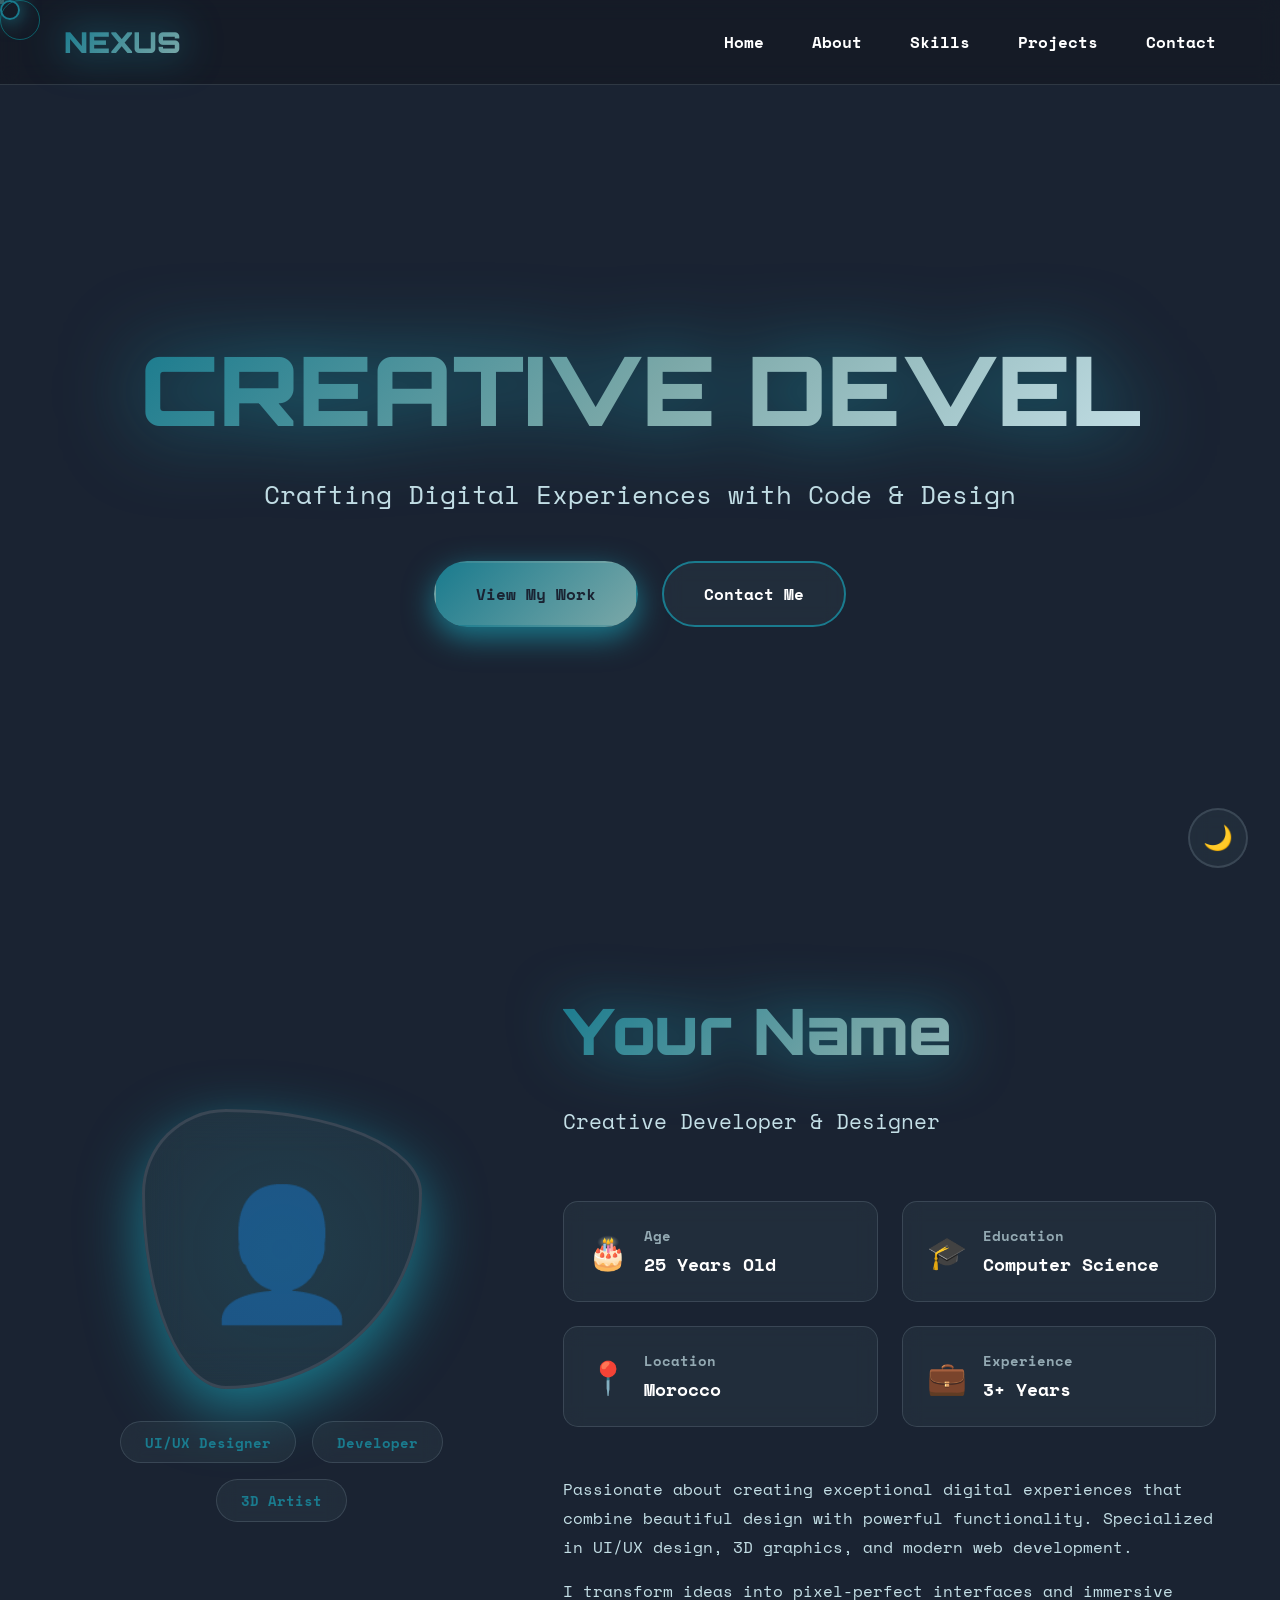
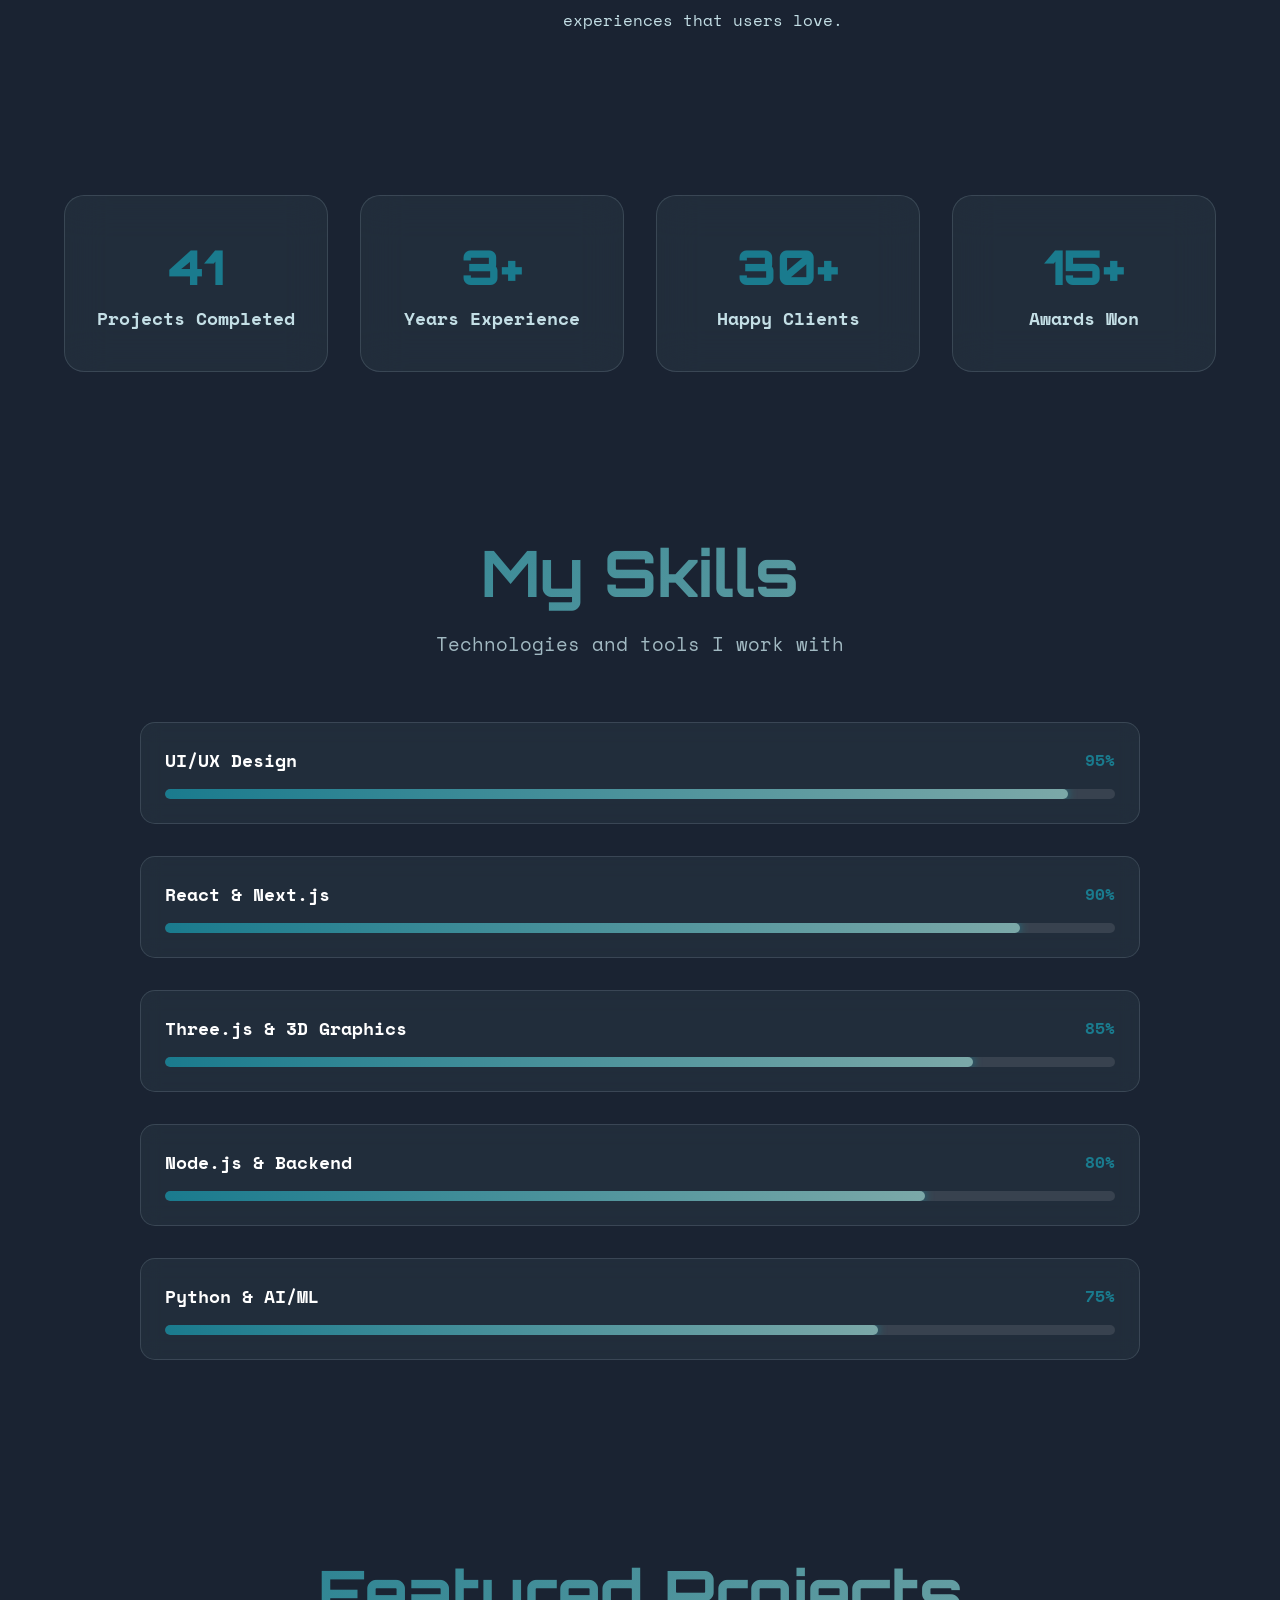
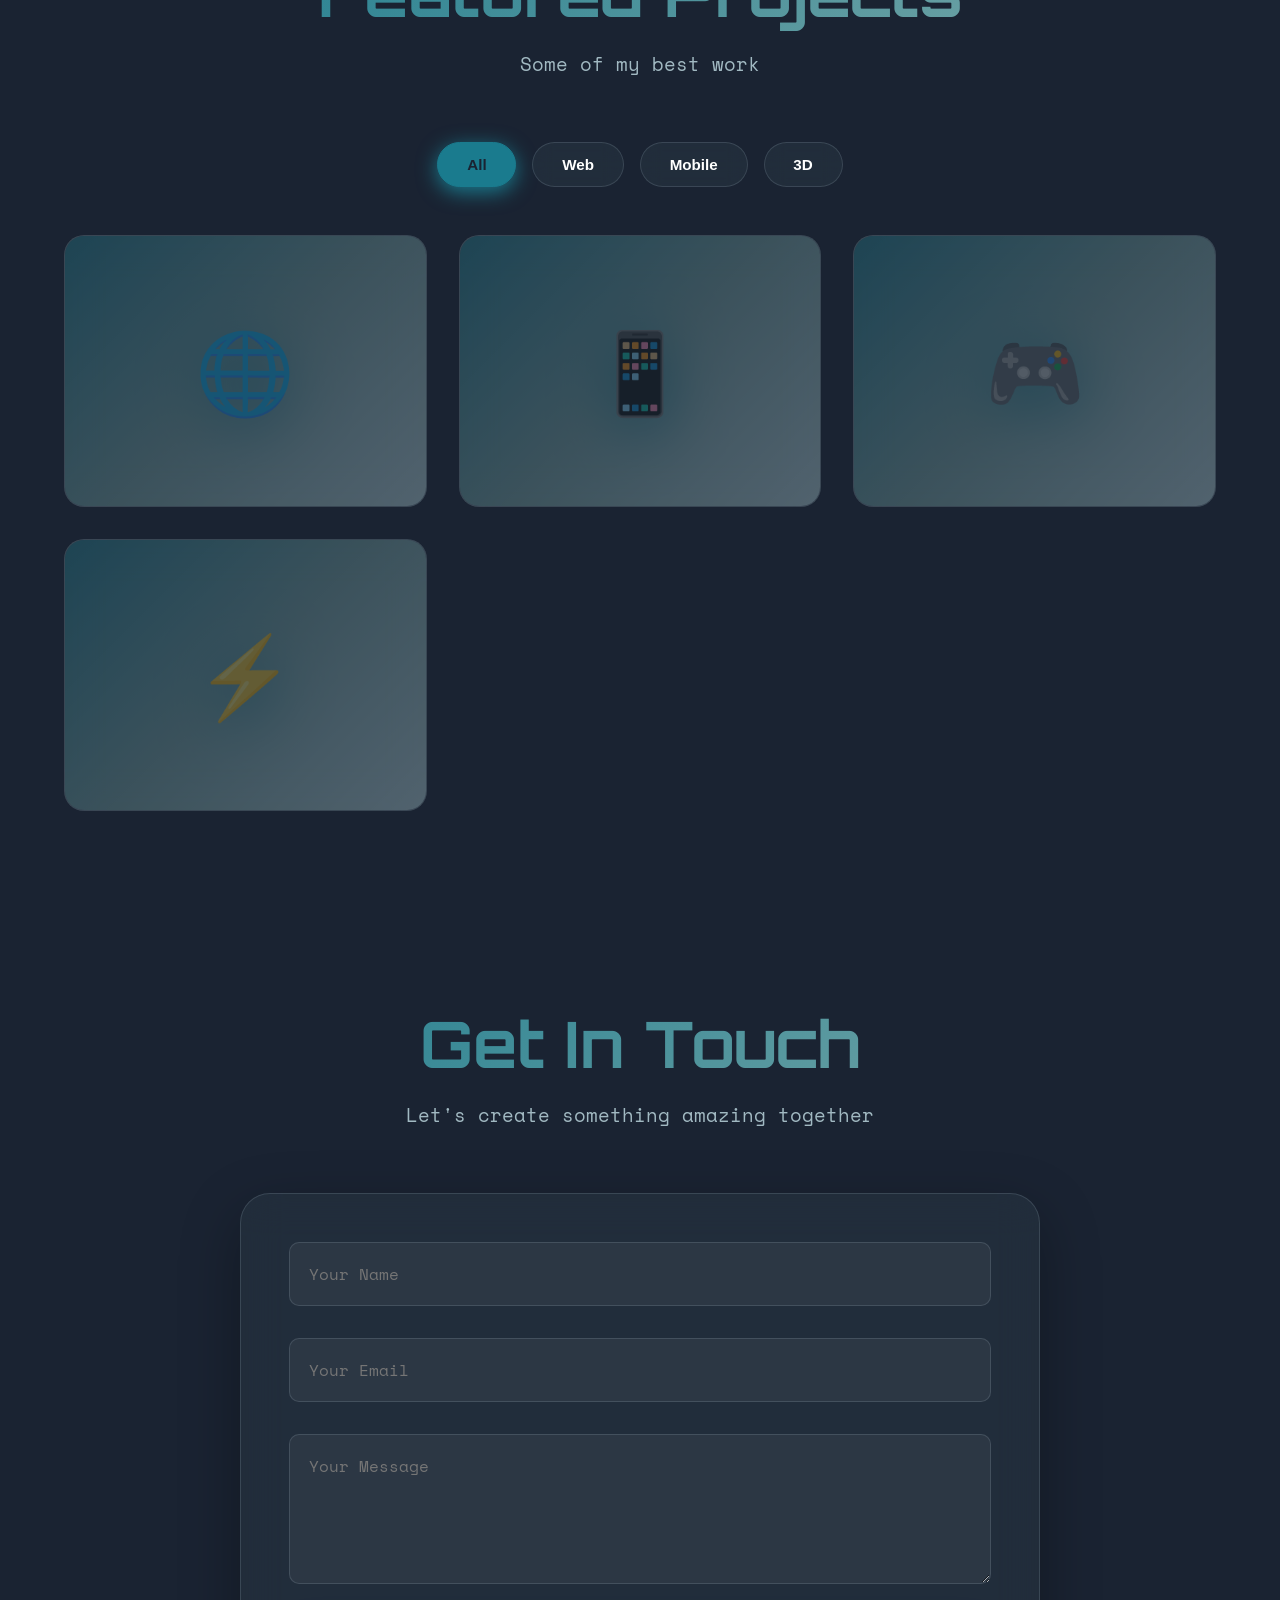
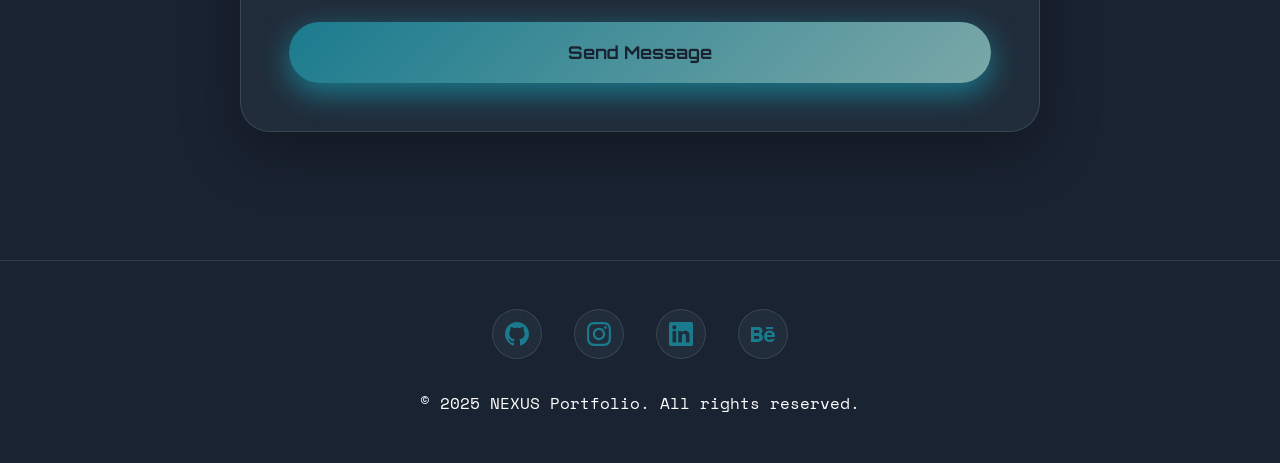
==== index.html @ 7b7ccc7a "Add files via upload" ====
<!DOCTYPE html>
<html lang="en">
<head>
    <meta charset="UTF-8">
    <meta name="viewport" content="width=device-width, initial-scale=1.0, maximum-scale=5.0, user-scalable=yes">
    <title>NEXUS · ultimate portfolio</title>
    
    <style>
        @import url('https://fonts.googleapis.com/css2?family=Orbitron:wght@400;700;900&family=Space+Mono:wght@400;700&display=swap');
        
        :root {
            /* Dark Mode - Blue Palette */
            --primary: #1a7b8e;
            --secondary: #7ba8a8;
            --accent: #c4dfe6;
            --tertiary: #a2b8c1;
            --dark-bg: #2c3e50;
            --dark: #1a2332;
            --glass-bg: rgba(122, 168, 168, 0.08);
            --glass-border: rgba(196, 223, 230, 0.15);
            --text-primary: #ffffff;
            --text-secondary: #c4dfe6;
        }
        
        [data-theme="light"] {
            /* Light Mode - Brown Palette */
            --primary: #c19a6b;
            --secondary: #d4c4b0;
            --accent: #f5ebe0;
            --tertiary: #b8a68f;
            --dark-bg: #f5ebe0;
            --dark: #f8f4ef;
            --glass-bg: rgba(193, 154, 107, 0.08);
            --glass-border: rgba(193, 154, 107, 0.2);
            --text-primary: #2c2416;
            --text-secondary: #5c4d3d;
        }
        
        * {
            margin: 0;
            padding: 0;
            box-sizing: border-box;
        }
        
        body {
            font-family: 'Space Mono', monospace;
            background: var(--dark);
            color: var(--text-primary);
            overflow-x: hidden;
            cursor: none;
            transition: background 0.5s ease, color 0.5s ease;
            width: 100%;
            position: relative;
        }
        
        /* disable custom cursor on mobile */
        @media (max-width: 768px) {
            body {
                cursor: auto;
            }
            .cursor, .cursor-follower {
                display: none !important;
            }
        }
        
        /* Loading Screen */
        .loading-screen {
            position: fixed;
            top: 0;
            left: 0;
            width: 100%;
            height: 100vh;
            background: var(--dark);
            display: flex;
            flex-direction: column;
            align-items: center;
            justify-content: center;
            z-index: 10000;
            transition: opacity 0.5s, visibility 0.5s;
        }
        
        .loading-screen.hidden {
            opacity: 0;
            visibility: hidden;
        }
        
        .loader {
            width: 100px;
            height: 100px;
            border: 4px solid var(--glass-border);
            border-top: 4px solid var(--primary);
            border-radius: 50%;
            animation: spin 1s linear infinite;
        }
        
        @keyframes spin {
            0% { transform: rotate(0deg); }
            100% { transform: rotate(360deg); }
        }
        
        .loading-text {
            margin-top: 2rem;
            font-family: 'Orbitron', sans-serif;
            font-size: 1.5rem;
            color: var(--primary);
        }
        
        .loading-percentage {
            margin-top: 1rem;
            font-size: 2rem;
            font-weight: 700;
            color: var(--accent);
        }
        
        /* Custom Cursor */
        .cursor {
            width: 20px;
            height: 20px;
            border: 2px solid var(--primary);
            border-radius: 50%;
            position: fixed;
            pointer-events: none;
            z-index: 9999;
            transition: transform 0.1s ease, border-color 0.1s ease;
            box-shadow: 0 0 20px var(--primary);
            top: 0;
            left: 0;
        }
        
        .cursor-follower {
            width: 40px;
            height: 40px;
            border: 1px solid rgba(0, 255, 255, 0.3);
            border-radius: 50%;
            position: fixed;
            pointer-events: none;
            z-index: 9998;
            top: 0;
            left: 0;
        }
        
        /* Particle Canvas */
        #particleCanvas {
            position: fixed;
            top: 0;
            left: 0;
            width: 100%;
            height: 100%;
            z-index: 0;
            pointer-events: none;
        }
        
        /* Scroll Progress Bar */
        .scroll-progress {
            position: fixed;
            top: 0;
            left: 0;
            width: 0%;
            height: 4px;
            background: linear-gradient(90deg, var(--primary), var(--secondary), var(--accent));
            z-index: 1001;
            transition: width 0.1s ease;
            box-shadow: 0 0 10px var(--primary);
        }
        
        /* Navigation */
        nav {
            position: fixed;
            top: 0;
            width: 100%;
            padding: 1.5rem 5%;
            z-index: 1000;
            backdrop-filter: blur(10px);
            background: rgba(10, 10, 15, 0.3);
            border-bottom: 1px solid var(--glass-border);
            animation: slideDown 0.8s ease;
        }
        
        [data-theme="light"] nav {
            background: rgba(248, 244, 239, 0.3);
        }
        
        @keyframes slideDown {
            from { transform: translateY(-100%); }
            to { transform: translateY(0); }
        }
        
        .nav-content {
            display: flex;
            justify-content: space-between;
            align-items: center;
            max-width: 1400px;
            margin: 0 auto;
            position: relative;
        }
        
        .logo {
            font-family: 'Orbitron', sans-serif;
            font-size: 1.8rem;
            font-weight: 900;
            background: linear-gradient(135deg, var(--primary), var(--secondary));
            -webkit-background-clip: text;
            background-clip: text;
            -webkit-text-fill-color: transparent;
            filter: drop-shadow(0 0 20px var(--primary));
            animation: glow 3s ease-in-out infinite;
        }
        
        @keyframes glow {
            0%, 100% { filter: drop-shadow(0 0 20px var(--primary)); }
            50% { filter: drop-shadow(0 0 30px var(--primary)) brightness(1.2); }
        }
        
        /* ===== HAMBURGER FIX ===== */
        .hamburger {
            display: none;
            flex-direction: column;
            gap: 6px;
            cursor: pointer;
            background: var(--glass-bg);
            backdrop-filter: blur(10px);
            border: 1px solid var(--glass-border);
            border-radius: 8px;
            padding: 0.7rem;
            z-index: 1002;
            position: relative;
            width: 48px;
            height: 48px;
            justify-content: center;
            align-items: center;
        }
        
        .hamburger span {
            width: 30px;
            height: 3px;
            background: var(--primary);
            border-radius: 3px;
            transition: all 0.3s ease;
            box-shadow: 0 0 10px var(--primary);
            display: block;
        }
        
        .hamburger.active span:nth-child(1) {
            transform: rotate(45deg) translate(8px, 8px);
        }
        
        .hamburger.active span:nth-child(2) {
            opacity: 0;
            transform: translateX(-20px);
        }
        
        .hamburger.active span:nth-child(3) {
            transform: rotate(-45deg) translate(8px, -8px);
        }
        
        .nav-links {
            display: flex;
            gap: 3rem;
            list-style: none;
            transition: none; /* remove conflict */
        }
        
        .nav-links a {
            color: var(--text-primary);
            text-decoration: none;
            font-weight: 700;
            position: relative;
            transition: color 0.3s;
            font-size: 1rem;
        }
        
        .nav-links a::after {
            content: '';
            position: absolute;
            bottom: -5px;
            left: 0;
            width: 0;
            height: 2px;
            background: linear-gradient(90deg, var(--primary), var(--secondary));
            transition: width 0.3s;
        }
        
        .nav-links a:hover::after {
            width: 100%;
        }
        
        /* Menu Overlay */
        .menu-overlay {
            position: fixed;
            top: 0;
            left: 0;
            width: 100%;
            height: 100vh;
            background: rgba(0, 0, 0, 0.7);
            backdrop-filter: blur(5px);
            opacity: 0;
            visibility: hidden;
            transition: all 0.3s ease;
            z-index: 999;
        }
        
        .menu-overlay.active {
            opacity: 1;
            visibility: visible;
        }
        
        /* Hero Section */
        .hero {
            position: relative;
            min-height: 100vh;
            display: flex;
            align-items: center;
            justify-content: center;
            padding: 8rem 5% 4rem;
            z-index: 1;
        }
        
        .hero-content {
            text-align: center;
            max-width: 1000px;
            width: 100%;
        }
        
        .hero h1 {
            font-family: 'Orbitron', sans-serif;
            font-size: clamp(2.2rem, 8vw, 6rem);
            font-weight: 900;
            margin-bottom: 1rem;
            background: linear-gradient(135deg, var(--primary), var(--secondary), var(--accent));
            -webkit-background-clip: text;
            background-clip: text;
            -webkit-text-fill-color: transparent;
            filter: drop-shadow(0 0 40px var(--primary));
            line-height: 1.1;
            word-break: break-word;
        }
        
        .typewriter {
            display: inline-block;
            overflow: hidden;
            border-right: 3px solid var(--primary);
            white-space: nowrap;
            animation: typing 3.5s steps(40, end), blink-caret 0.75s step-end infinite;
            max-width: fit-content;
        }
        
        @keyframes typing {
            from { width: 0; }
            to { width: 100%; }
        }
        
        @keyframes blink-caret {
            from, to { border-color: transparent; }
            50% { border-color: var(--primary); }
        }
        
        .hero p {
            font-size: clamp(1rem, 2vw, 1.8rem);
            margin-bottom: 3rem;
            color: var(--text-secondary);
        }
        
        .cta-buttons {
            display: flex;
            gap: 1.5rem;
            justify-content: center;
            flex-wrap: wrap;
        }
        
        .cta-button {
            display: inline-block;
            padding: 1.2rem 2.5rem;
            text-decoration: none;
            font-weight: 700;
            border-radius: 50px;
            position: relative;
            overflow: hidden;
            transition: all 0.3s;
            font-size: 1rem;
        }
        
        .cta-button.primary {
            background: linear-gradient(135deg, var(--primary), var(--secondary));
            color: var(--dark);
            border: 2px solid transparent;
            box-shadow: 0 10px 30px var(--primary);
        }
        
        .cta-button.primary:hover {
            transform: translateY(-3px);
            box-shadow: 0 15px 40px var(--primary);
        }
        
        .cta-button.secondary {
            background: var(--glass-bg);
            backdrop-filter: blur(10px);
            border: 2px solid var(--primary);
            color: var(--text-primary);
        }
        
        .cta-button.secondary::before {
            content: '';
            position: absolute;
            top: 50%;
            left: 50%;
            width: 0;
            height: 0;
            border-radius: 50%;
            background: var(--primary);
            transition: width 0.5s, height 0.5s, top 0.5s, left 0.5s;
            transform: translate(-50%, -50%);
            z-index: -1;
        }
        
        .cta-button.secondary:hover::before {
            width: 300px;
            height: 300px;
        }
        
        .cta-button.secondary:hover {
            transform: translateY(-3px);
            box-shadow: 0 10px 40px var(--primary);
            color: var(--dark);
        }
        
        /* About Section */
        .about-section {
            position: relative;
            padding: 6rem 5%;
            z-index: 1;
        }
        
        .about-container {
            max-width: 1200px;
            margin: 0 auto;
            display: grid;
            grid-template-columns: 1fr 1.5fr;
            gap: 4rem;
            align-items: center;
        }
        
        .profile-section {
            display: flex;
            flex-direction: column;
            align-items: center;
            gap: 2rem;
        }
        
        .profile-image-wrapper {
            position: relative;
            animation: float 6s ease-in-out infinite;
        }
        
        @keyframes float {
            0%, 100% { transform: translateY(0); }
            50% { transform: translateY(-20px); }
        }
        
        .profile-image {
            width: 280px;
            height: 280px;
            border-radius: 30% 70% 70% 30% / 30% 30% 70% 70%;
            background: var(--glass-bg);
            backdrop-filter: blur(20px);
            border: 3px solid var(--glass-border);
            display: flex;
            align-items: center;
            justify-content: center;
            position: relative;
            overflow: hidden;
            box-shadow: 0 20px 60px var(--primary);
            animation: morph 8s ease-in-out infinite;
        }
        
        @keyframes morph {
            0%, 100% { border-radius: 30% 70% 70% 30% / 30% 30% 70% 70%; }
            25% { border-radius: 58% 42% 75% 25% / 76% 46% 54% 24%; }
            50% { border-radius: 50% 50% 33% 67% / 55% 27% 73% 45%; }
            75% { border-radius: 33% 67% 58% 42% / 63% 68% 32% 37%; }
        }
        
        .image-placeholder {
            font-size: 8rem;
            opacity: 0.5;
        }
        
        .glow-effect {
            position: absolute;
            top: -50%;
            left: -50%;
            width: 200%;
            height: 200%;
            background: radial-gradient(circle, var(--primary) 0%, transparent 70%);
            opacity: 0.2;
            animation: rotate 10s linear infinite;
        }
        
        @keyframes rotate {
            from { transform: rotate(0deg); }
            to { transform: rotate(360deg); }
        }
        
        .social-badges {
            display: flex;
            flex-wrap: wrap;
            gap: 1rem;
            justify-content: center;
        }
        
        .badge {
            padding: 0.6rem 1.5rem;
            background: var(--glass-bg);
            backdrop-filter: blur(10px);
            border: 1px solid var(--glass-border);
            border-radius: 25px;
            font-size: 0.9rem;
            font-weight: 700;
            color: var(--primary);
            transition: all 0.3s;
        }
        
        .badge:hover {
            transform: translateY(-3px);
            box-shadow: 0 5px 20px var(--primary);
            border-color: var(--primary);
        }
        
        .info-section {
            display: flex;
            flex-direction: column;
            gap: 2rem;
        }
        
        .name-title {
            font-family: 'Orbitron', sans-serif;
            font-size: clamp(2rem, 5vw, 4rem);
            font-weight: 900;
            margin-bottom: 0.5rem;
            background: linear-gradient(135deg, var(--primary), var(--secondary), var(--accent));
            -webkit-background-clip: text;
            background-clip: text;
            -webkit-text-fill-color: transparent;
            filter: drop-shadow(0 0 30px var(--primary));
            line-height: 1.1;
        }
        
        .tagline {
            font-size: 1.3rem;
            color: var(--text-secondary);
            margin-bottom: 1rem;
        }
        
        .info-grid {
            display: grid;
            grid-template-columns: repeat(2, 1fr);
            gap: 1.5rem;
            margin: 1rem 0;
        }
        
        .info-card {
            background: var(--glass-bg);
            backdrop-filter: blur(10px);
            border: 1px solid var(--glass-border);
            border-radius: 15px;
            padding: 1.5rem;
            display: flex;
            align-items: center;
            gap: 1rem;
            transition: all 0.3s;
        }
        
        .info-card:hover {
            transform: translateY(-5px);
            border-color: var(--primary);
            box-shadow: 0 10px 30px var(--primary);
        }
        
        .info-icon {
            font-size: 2rem;
        }
        
        .info-content {
            display: flex;
            flex-direction: column;
            gap: 0.3rem;
        }
        
        .info-label {
            font-size: 0.85rem;
            color: var(--text-secondary);
            opacity: 0.7;
            font-weight: 600;
        }
        
        .info-value {
            font-size: 1.1rem;
            font-weight: 700;
            color: var(--text-primary);
        }
        
        .bio-text {
            display: flex;
            flex-direction: column;
            gap: 1rem;
            line-height: 1.8;
            color: var(--text-secondary);
        }
        
        /* Stats Section */
        .stats-section {
            padding: 4rem 5%;
            position: relative;
            z-index: 1;
        }
        
        .stats-container {
            max-width: 1200px;
            margin: 0 auto;
            display: grid;
            grid-template-columns: repeat(auto-fit, minmax(200px, 1fr));
            gap: 2rem;
        }
        
        .stat-card {
            background: var(--glass-bg);
            backdrop-filter: blur(20px);
            border: 1px solid var(--glass-border);
            border-radius: 20px;
            padding: 2.5rem 1.5rem;
            text-align: center;
            transition: all 0.3s;
        }
        
        .stat-card:hover {
            transform: translateY(-10px);
            box-shadow: 0 20px 60px var(--primary);
            border-color: var(--primary);
        }
        
        .stat-number {
            font-family: 'Orbitron', sans-serif;
            font-size: 3rem;
            font-weight: 900;
            color: var(--primary);
            margin-bottom: 0.5rem;
        }
        
        .stat-label {
            font-size: 1.1rem;
            color: var(--text-secondary);
            font-weight: 600;
        }
        
        /* Skills Section */
        .skills-section {
            padding: 6rem 5%;
            position: relative;
            z-index: 1;
        }
        
        .section-title {
            font-family: 'Orbitron', sans-serif;
            font-size: clamp(2rem, 5vw, 4rem);
            text-align: center;
            margin-bottom: 1rem;
            background: linear-gradient(135deg, var(--primary), var(--secondary));
            -webkit-background-clip: text;
            background-clip: text;
            -webkit-text-fill-color: transparent;
        }
        
        .section-subtitle {
            text-align: center;
            font-size: 1.2rem;
            color: var(--text-secondary);
            margin-bottom: 4rem;
            opacity: 0.8;
        }
        
        .skills-grid {
            max-width: 1000px;
            margin: 0 auto;
            display: grid;
            gap: 2rem;
        }
        
        .skill-item {
            background: var(--glass-bg);
            backdrop-filter: blur(10px);
            border: 1px solid var(--glass-border);
            border-radius: 15px;
            padding: 1.5rem;
            transition: all 0.3s;
        }
        
        .skill-item:hover {
            border-color: var(--primary);
            box-shadow: 0 10px 30px var(--primary);
        }
        
        .skill-header {
            display: flex;
            justify-content: space-between;
            align-items: center;
            margin-bottom: 1rem;
            flex-wrap: wrap;
            gap: 0.5rem;
        }
        
        .skill-name {
            font-size: 1.1rem;
            font-weight: 700;
            color: var(--text-primary);
        }
        
        .skill-percentage {
            font-size: 1rem;
            font-weight: 700;
            color: var(--primary);
        }
        
        .skill-bar {
            width: 100%;
            height: 10px;
            background: rgba(255, 255, 255, 0.1);
            border-radius: 10px;
            overflow: hidden;
            position: relative;
        }
        
        .skill-progress {
            height: 100%;
            width: 0%;
            background: linear-gradient(90deg, var(--primary), var(--secondary));
            border-radius: 10px;
            transition: width 1.5s ease;
            box-shadow: 0 0 10px var(--primary);
        }
        
        /* Projects Section */
        .projects-section {
            padding: 6rem 5%;
            position: relative;
            z-index: 1;
        }
        
        .project-filters {
            display: flex;
            justify-content: center;
            gap: 1rem;
            margin-bottom: 3rem;
            flex-wrap: wrap;
        }
        
        .filter-btn {
            padding: 0.8rem 1.8rem;
            background: var(--glass-bg);
            backdrop-filter: blur(10px);
            border: 1px solid var(--glass-border);
            border-radius: 25px;
            color: var(--text-primary);
            font-weight: 700;
            cursor: pointer;
            transition: all 0.3s;
            font-size: 0.95rem;
        }
        
        .filter-btn:hover,
        .filter-btn.active {
            background: var(--primary);
            color: var(--dark);
            border-color: var(--primary);
            box-shadow: 0 5px 20px var(--primary);
        }
        
        .projects-grid {
            display: grid;
            grid-template-columns: repeat(auto-fit, minmax(300px, 1fr));
            gap: 2rem;
            max-width: 1400px;
            margin: 0 auto;
        }
        
        .project-card {
            background: var(--glass-bg);
            backdrop-filter: blur(20px);
            border: 1px solid var(--glass-border);
            border-radius: 20px;
            overflow: hidden;
            position: relative;
            aspect-ratio: 16/12;
            transition: all 0.5s;
            cursor: pointer;
            opacity: 1;
            transform: scale(1);
            display: block; /* important for filter */
        }
        
        .project-card:hover {
            transform: scale(1.02);
            box-shadow: 0 20px 60px var(--primary);
        }
        
        .project-image {
            width: 100%;
            height: 100%;
            background: linear-gradient(135deg, 
                var(--primary), 
                var(--secondary),
                var(--accent));
            opacity: 0.3;
            display: flex;
            align-items: center;
            justify-content: center;
            font-size: 4rem;
            position: relative;
            overflow: hidden;
        }
        
        .project-emoji {
            font-size: 5rem;
            filter: drop-shadow(0 10px 30px var(--primary));
            animation: iconBounce 3s ease-in-out infinite;
        }
        
        @keyframes iconBounce {
            0%, 100% { transform: translateY(0) scale(1); }
            50% { transform: translateY(-15px) scale(1.1); }
        }
        
        .project-overlay {
            position: absolute;
            bottom: 0;
            left: 0;
            right: 0;
            padding: 2rem;
            background: linear-gradient(to top, var(--dark-bg), transparent);
            transform: translateY(100%);
            transition: transform 0.4s;
        }
        
        .project-card:hover .project-overlay {
            transform: translateY(0);
        }
        
        .project-overlay h4 {
            font-family: 'Orbitron', sans-serif;
            font-size: 1.3rem;
            margin-bottom: 0.5rem;
            color: var(--primary);
        }
        
        .project-overlay p {
            margin-bottom: 1rem;
            line-height: 1.6;
            color: var(--text-secondary);
            font-size: 0.9rem;
        }
        
        .project-tags {
            display: flex;
            flex-wrap: wrap;
            gap: 0.5rem;
        }
        
        .tag {
            padding: 0.4rem 1rem;
            background: var(--glass-bg);
            backdrop-filter: blur(10px);
            border: 1px solid var(--glass-border);
            border-radius: 20px;
            font-size: 0.75rem;
            font-weight: 600;
            color: var(--accent);
        }
        
        /* Contact Section */
        .contact-section {
            padding: 6rem 5%;
            position: relative;
            z-index: 1;
        }
        
        .contact-container {
            max-width: 800px;
            margin: 0 auto;
            background: var(--glass-bg);
            backdrop-filter: blur(20px);
            border: 1px solid var(--glass-border);
            border-radius: 30px;
            padding: 3rem;
            box-shadow: 0 20px 60px rgba(0, 0, 0, 0.3);
        }
        
        .contact-form {
            display: flex;
            flex-direction: column;
            gap: 2rem;
        }
        
        .form-group {
            position: relative;
        }
        
        .form-group input,
        .form-group textarea {
            width: 100%;
            padding: 1.2rem;
            background: rgba(255, 255, 255, 0.05);
            border: 1px solid var(--glass-border);
            border-radius: 10px;
            color: var(--text-primary);
            font-family: 'Space Mono', monospace;
            font-size: 1rem;
            transition: all 0.3s;
        }
        
        [data-theme="light"] .form-group input,
        [data-theme="light"] .form-group textarea {
            background: rgba(193, 154, 107, 0.05);
        }
        
        .form-group input:focus,
        .form-group textarea:focus {
            outline: none;
            border-color: var(--primary);
            box-shadow: 0 0 20px var(--primary);
        }
        
        .form-group textarea {
            resize: vertical;
            min-height: 150px;
        }
        
        .submit-btn {
            padding: 1.2rem 3rem;
            background: linear-gradient(135deg, var(--primary), var(--secondary));
            border: none;
            border-radius: 50px;
            color: var(--dark);
            font-family: 'Orbitron', sans-serif;
            font-size: 1.1rem;
            font-weight: 700;
            cursor: pointer;
            transition: all 0.3s;
            box-shadow: 0 10px 30px var(--primary);
        }
        
        .submit-btn:hover {
            transform: translateY(-3px);
            box-shadow: 0 15px 40px var(--primary);
        }
        
        /* Footer */
        footer {
            position: relative;
            padding: 3rem 5%;
            text-align: center;
            border-top: 1px solid var(--glass-border);
            margin-top: 2rem;
            z-index: 1;
        }
        
        .social-links {
            display: flex;
            justify-content: center;
            gap: 2rem;
            margin-bottom: 2rem;
            flex-wrap: wrap;
        }
        
        .social-links a {
            width: 50px;
            height: 50px;
            background: var(--glass-bg);
            backdrop-filter: blur(10px);
            border: 1px solid var(--glass-border);
            border-radius: 50%;
            display: flex;
            align-items: center;
            justify-content: center;
            color: var(--primary);
            text-decoration: none;
            transition: all 0.3s;
        }
        
        .social-links a svg {
            width: 24px;
            height: 24px;
            transition: all 0.3s;
        }
        
        .social-links a:hover {
            background: var(--primary);
            color: var(--dark);
            transform: translateY(-5px) rotate(360deg);
            box-shadow: 0 10px 30px var(--primary);
        }
        
        .social-links a:hover svg {
            transform: scale(1.1);
        }
        
        /* Theme Toggle */
        .theme-toggle {
            position: fixed;
            bottom: 2rem;
            right: 2rem;
            width: 60px;
            height: 60px;
            background: var(--glass-bg);
            backdrop-filter: blur(10px);
            border: 2px solid var(--glass-border);
            border-radius: 50%;
            display: flex;
            align-items: center;
            justify-content: center;
            cursor: pointer;
            transition: all 0.3s;
            z-index: 1000;
            font-size: 1.5rem;
        }
        
        .theme-toggle:hover {
            transform: scale(1.1) rotate(180deg);
            border-color: var(--primary);
            box-shadow: 0 10px 30px var(--primary);
        }
        
        /* Scroll Animations */
        .fade-in {
            opacity: 0;
            transform: translateY(50px);
            transition: all 0.8s ease;
        }
        
        .fade-in.visible {
            opacity: 1;
            transform: translateY(0);
        }
        
        /* ===== RESPONSIVE FIXES ===== */
        @media (max-width: 968px) {
            .about-container {
                grid-template-columns: 1fr;
                gap: 3rem;
                text-align: center;
            }
            .info-grid {
                grid-template-columns: 1fr;
            }
            .profile-image {
                width: 240px;
                height: 240px;
            }
        }
        
        @media (max-width: 768px) {
            .hamburger {
                display: flex !important; /* force show */
            }
            
            .nav-content > .nav-links {
                display: none; /* hide desktop menu */
            }
            
            .nav-links {
                position: fixed;
                top: 0;
                right: -100%;
                height: 100vh;
                width: 75%;
                max-width: 320px;
                background: var(--dark-bg);
                backdrop-filter: blur(20px);
                border-left: 1px solid var(--glass-border);
                flex-direction: column;
                padding: 6rem 2rem 2rem;
                gap: 2.5rem;
                transition: right 0.4s cubic-bezier(0.68, -0.55, 0.265, 1.55);
                box-shadow: -10px 0 30px rgba(0, 0, 0, 0.5);
                z-index: 1001;
                display: flex !important; /* override */
            }
            
            [data-theme="light"] .nav-links {
                background: var(--dark-bg);
            }
            
            .nav-links.active {
                right: 0;
            }
            
            .nav-links li {
                opacity: 0;
                transform: translateX(50px);
                transition: all 0.3s ease;
            }
            
            .nav-links.active li {
                opacity: 1;
                transform: translateX(0);
            }
            
            .nav-links.active li:nth-child(1) { transition-delay: 0.1s; }
            .nav-links.active li:nth-child(2) { transition-delay: 0.2s; }
            .nav-links.active li:nth-child(3) { transition-delay: 0.3s; }
            .nav-links.active li:nth-child(4) { transition-delay: 0.4s; }
            .nav-links.active li:nth-child(5) { transition-delay: 0.5s; }
            
            .nav-links a {
                font-size: 1.5rem;
                padding: 0.8rem 0;
                display: block;
            }
            
            .hero {
                padding-top: 7rem;
            }
            
            .typewriter {
                white-space: normal; /* fix small screens */
                border-right: none;
                animation: none;
            }
            
            .projects-grid {
                grid-template-columns: 1fr;
            }
            
            .contact-container {
                padding: 2rem;
            }
            
            .cta-buttons {
                flex-direction: column;
                align-items: center;
            }
            
            .cta-button {
                width: 100%;
                max-width: 300px;
            }
            
            .stat-number {
                font-size: 2.5rem;
            }
        }
        
        @media (max-width: 480px) {
            .logo {
                font-size: 1.5rem;
            }
            .profile-image {
                width: 200px;
                height: 200px;
            }
            .image-placeholder {
                font-size: 6rem;
            }
            .info-card {
                padding: 1rem;
            }
            .project-emoji {
                font-size: 4rem;
            }
            .theme-toggle {
                width: 50px;
                height: 50px;
                bottom: 1.5rem;
                right: 1.5rem;
            }
        }
        
        /* fix light mode nav links background */
        [data-theme="light"] .nav-links {
            background: var(--dark-bg);
        }
        
        /* ensure smooth transition for project cards */
        .project-card {
            transition: opacity 0.4s ease, transform 0.4s ease, display 0.4s allow-discrete;
        }
    </style>
</head>
<body>
    <!-- Loading Screen -->
    <div class="loading-screen" id="loadingScreen">
        <div class="loader"></div>
        <div class="loading-text">Loading Portfolio</div>
        <div class="loading-percentage" id="loadingPercentage">0%</div>
    </div>
    
    <!-- Scroll Progress Bar -->
    <div class="scroll-progress" id="scrollProgress"></div>
    
    <!-- Custom Cursor (hidden on mobile via CSS) -->
    <div class="cursor"></div>
    <div class="cursor-follower"></div>
    
    <!-- Particle Canvas -->
    <canvas id="particleCanvas"></canvas>
    
    <!-- Theme Toggle -->
    <button class="theme-toggle" id="themeToggle" aria-label="Toggle theme">
        <span id="themeIcon">🌙</span>
    </button>
    
    <!-- Menu Overlay -->
    <div class="menu-overlay" id="menuOverlay"></div>
    
    <!-- Navigation -->
    <nav>
        <div class="nav-content">
            <div class="logo">NEXUS</div>
            <button class="hamburger" id="hamburger" aria-label="Menu">
                <span></span>
                <span></span>
                <span></span>
            </button>
            <ul class="nav-links" id="navLinks">
                <li><a href="#home">Home</a></li>
                <li><a href="#about">About</a></li>
                <li><a href="#skills">Skills</a></li>
                <li><a href="#projects">Projects</a></li>
                <li><a href="#contact">Contact</a></li>
            </ul>
        </div>
    </nav>
    
    <!-- Hero Section -->
    <section class="hero" id="home">
        <div class="hero-content">
            <h1><span class="typewriter">CREATIVE DEVELOPER</span></h1>
            <p>Crafting Digital Experiences with Code & Design</p>
            <div class="cta-buttons">
                <a href="#projects" class="cta-button primary">View My Work</a>
                <a href="#contact" class="cta-button secondary">Contact Me</a>
            </div>
        </div>
    </section>
    
    <!-- About Section -->
    <section class="about-section fade-in" id="about">
        <div class="about-container">
            <div class="profile-section">
                <div class="profile-image-wrapper">
                    <div class="profile-image">
                        <div class="image-placeholder">👤</div>
                        <div class="glow-effect"></div>
                    </div>
                </div>
                <div class="social-badges">
                    <span class="badge">UI/UX Designer</span>
                    <span class="badge">Developer</span>
                    <span class="badge">3D Artist</span>
                </div>
            </div>
            
            <div class="info-section">
                <h2 class="name-title">Your Name</h2>
                <p class="tagline">Creative Developer & Designer</p>
                
                <div class="info-grid">
                    <div class="info-card">
                        <span class="info-icon">🎂</span>
                        <div class="info-content">
                            <span class="info-label">Age</span>
                            <span class="info-value">25 Years Old</span>
                        </div>
                    </div>
                    
                    <div class="info-card">
                        <span class="info-icon">🎓</span>
                        <div class="info-content">
                            <span class="info-label">Education</span>
                            <span class="info-value">Computer Science</span>
                        </div>
                    </div>
                    
                    <div class="info-card">
                        <span class="info-icon">📍</span>
                        <div class="info-content">
                            <span class="info-label">Location</span>
                            <span class="info-value">Morocco</span>
                        </div>
                    </div>
                    
                    <div class="info-card">
                        <span class="info-icon">💼</span>
                        <div class="info-content">
                            <span class="info-label">Experience</span>
                            <span class="info-value">3+ Years</span>
                        </div>
                    </div>
                </div>
                
                <div class="bio-text">
                    <p>Passionate about creating exceptional digital experiences that combine beautiful design with powerful functionality. Specialized in UI/UX design, 3D graphics, and modern web development.</p>
                    <p>I transform ideas into pixel-perfect interfaces and immersive experiences that users love.</p>
                </div>
            </div>
        </div>
    </section>
    
    <!-- Stats Section -->
    <section class="stats-section fade-in" id="stats">
        <div class="stats-container">
            <div class="stat-card">
                <div class="stat-number" data-target="50">0</div>
                <div class="stat-label">Projects Completed</div>
            </div>
            <div class="stat-card">
                <div class="stat-number" data-target="3">0</div>
                <div class="stat-label">Years Experience</div>
            </div>
            <div class="stat-card">
                <div class="stat-number" data-target="30">0</div>
                <div class="stat-label">Happy Clients</div>
            </div>
            <div class="stat-card">
                <div class="stat-number" data-target="15">0</div>
                <div class="stat-label">Awards Won</div>
            </div>
        </div>
    </section>
    
    <!-- Skills Section -->
    <section class="skills-section fade-in" id="skills">
        <h2 class="section-title">My Skills</h2>
        <p class="section-subtitle">Technologies and tools I work with</p>
        <div class="skills-grid">
            <div class="skill-item">
                <div class="skill-header">
                    <span class="skill-name">UI/UX Design</span>
                    <span class="skill-percentage">95%</span>
                </div>
                <div class="skill-bar">
                    <div class="skill-progress" data-progress="95"></div>
                </div>
            </div>
            <div class="skill-item">
                <div class="skill-header">
                    <span class="skill-name">React & Next.js</span>
                    <span class="skill-percentage">90%</span>
                </div>
                <div class="skill-bar">
                    <div class="skill-progress" data-progress="90"></div>
                </div>
            </div>
            <div class="skill-item">
                <div class="skill-header">
                    <span class="skill-name">Three.js & 3D Graphics</span>
                    <span class="skill-percentage">85%</span>
                </div>
                <div class="skill-bar">
                    <div class="skill-progress" data-progress="85"></div>
                </div>
            </div>
            <div class="skill-item">
                <div class="skill-header">
                    <span class="skill-name">Node.js & Backend</span>
                    <span class="skill-percentage">80%</span>
                </div>
                <div class="skill-bar">
                    <div class="skill-progress" data-progress="80"></div>
                </div>
            </div>
            <div class="skill-item">
                <div class="skill-header">
                    <span class="skill-name">Python & AI/ML</span>
                    <span class="skill-percentage">75%</span>
                </div>
                <div class="skill-bar">
                    <div class="skill-progress" data-progress="75"></div>
                </div>
            </div>
        </div>
    </section>
    
    <!-- Projects Section -->
    <section class="projects-section fade-in" id="projects">
        <h2 class="section-title">Featured Projects</h2>
        <p class="section-subtitle">Some of my best work</p>
        
        <div class="project-filters">
            <button class="filter-btn active" data-filter="all">All</button>
            <button class="filter-btn" data-filter="web">Web</button>
            <button class="filter-btn" data-filter="mobile">Mobile</button>
            <button class="filter-btn" data-filter="3d">3D</button>
        </div>
        
        <div class="projects-grid">
            <div class="project-card" data-category="web">
                <div class="project-image">
                    <span class="project-emoji">🌐</span>
                </div>
                <div class="project-overlay">
                    <h4>E-Commerce Platform</h4>
                    <p>Full-stack shopping experience with modern UI and payment integration</p>
                    <div class="project-tags">
                        <span class="tag">React</span>
                        <span class="tag">Node.js</span>
                        <span class="tag">MongoDB</span>
                    </div>
                </div>
            </div>
            
            <div class="project-card" data-category="mobile">
                <div class="project-image">
                    <span class="project-emoji">📱</span>
                </div>
                <div class="project-overlay">
                    <h4>Fitness Tracking App</h4>
                    <p>Mobile app for workout tracking and progress analytics</p>
                    <div class="project-tags">
                        <span class="tag">Flutter</span>
                        <span class="tag">Firebase</span>
                        <span class="tag">UI/UX</span>
                    </div>
                </div>
            </div>
            
            <div class="project-card" data-category="3d">
                <div class="project-image">
                    <span class="project-emoji">🎮</span>
                </div>
                <div class="project-overlay">
                    <h4>Interactive 3D Portfolio</h4>
                    <p>Immersive web experience using WebGL and physics animations</p>
                    <div class="project-tags">
                        <span class="tag">Three.js</span>
                        <span class="tag">WebGL</span>
                        <span class="tag">GSAP</span>
                    </div>
                </div>
            </div>
            
            <div class="project-card" data-category="web">
                <div class="project-image">
                    <span class="project-emoji">⚡</span>
                </div>
                <div class="project-overlay">
                    <h4>AI Dashboard</h4>
                    <p>Analytics platform with ML insights and real-time visualization</p>
                    <div class="project-tags">
                        <span class="tag">Python</span>
                        <span class="tag">TensorFlow</span>
                        <span class="tag">D3.js</span>
                    </div>
                </div>
            </div>
        </div>
    </section>
    
    <!-- Contact Section -->
    <section class="contact-section fade-in" id="contact">
        <h2 class="section-title">Get In Touch</h2>
        <p class="section-subtitle">Let's create something amazing together</p>
        <div class="contact-container">
            <form class="contact-form" id="contactForm">
                <div class="form-group">
                    <input type="text" placeholder="Your Name" required>
                </div>
                <div class="form-group">
                    <input type="email" placeholder="Your Email" required>
                </div>
                <div class="form-group">
                    <textarea placeholder="Your Message" required></textarea>
                </div>
                <button type="submit" class="submit-btn">Send Message</button>
            </form>
        </div>
    </section>
    
    <!-- Footer -->
    <footer>
        <div class="social-links">
            <a href="#" title="GitHub" aria-label="GitHub">
                <svg width="24" height="24" viewBox="0 0 24 24" fill="currentColor">
                    <path d="M12 0c-6.626 0-12 5.373-12 12 0 5.302 3.438 9.8 8.207 11.387.599.111.793-.261.793-.577v-2.234c-3.338.726-4.033-1.416-4.033-1.416-.546-1.387-1.333-1.756-1.333-1.756-1.089-.745.083-.729.083-.729 1.205.084 1.839 1.237 1.839 1.237 1.07 1.834 2.807 1.304 3.492.997.107-.775.418-1.305.762-1.604-2.665-.305-5.467-1.334-5.467-5.931 0-1.311.469-2.381 1.236-3.221-.124-.303-.535-1.524.117-3.176 0 0 1.008-.322 3.301 1.23.957-.266 1.983-.399 3.003-.404 1.02.005 2.047.138 3.006.404 2.291-1.552 3.297-1.23 3.297-1.23.653 1.653.242 2.874.118 3.176.77.84 1.235 1.911 1.235 3.221 0 4.609-2.807 5.624-5.479 5.921.43.372.823 1.102.823 2.222v3.293c0 .319.192.694.801.576 4.765-1.589 8.199-6.086 8.199-11.386 0-6.627-5.373-12-12-12z"/>
                </svg>
            </a>
            <a href="#" title="Instagram" aria-label="Instagram">
                <svg width="24" height="24" viewBox="0 0 24 24" fill="currentColor">
                    <path d="M12 2.163c3.204 0 3.584.012 4.85.07 3.252.148 4.771 1.691 4.919 4.919.058 1.265.069 1.645.069 4.849 0 3.205-.012 3.584-.069 4.849-.149 3.225-1.664 4.771-4.919 4.919-1.266.058-1.644.07-4.85.07-3.204 0-3.584-.012-4.849-.07-3.26-.149-4.771-1.699-4.919-4.92-.058-1.265-.07-1.644-.07-4.849 0-3.204.013-3.583.07-4.849.149-3.227 1.664-4.771 4.919-4.919 1.266-.057 1.645-.069 4.849-.069zm0-2.163c-3.259 0-3.667.014-4.947.072-4.358.2-6.78 2.618-6.98 6.98-.059 1.281-.073 1.689-.073 4.948 0 3.259.014 3.668.072 4.948.2 4.358 2.618 6.78 6.98 6.98 1.281.058 1.689.072 4.948.072 3.259 0 3.668-.014 4.948-.072 4.354-.2 6.782-2.618 6.979-6.98.059-1.28.073-1.689.073-4.948 0-3.259-.014-3.667-.072-4.947-.196-4.354-2.617-6.78-6.979-6.98-1.281-.059-1.69-.073-4.949-.073zm0 5.838c-3.403 0-6.162 2.759-6.162 6.162s2.759 6.163 6.162 6.163 6.162-2.759 6.162-6.163c0-3.403-2.759-6.162-6.162-6.162zm0 10.162c-2.209 0-4-1.79-4-4 0-2.209 1.791-4 4-4s4 1.791 4 4c0 2.21-1.791 4-4 4zm6.406-11.845c-.796 0-1.441.645-1.441 1.44s.645 1.44 1.441 1.44c.795 0 1.439-.645 1.439-1.44s-.644-1.44-1.439-1.44z"/>
                </svg>
            </a>
            <a href="#" title="LinkedIn" aria-label="LinkedIn">
                <svg width="24" height="24" viewBox="0 0 24 24" fill="currentColor">
                    <path d="M20.447 20.452h-3.554v-5.569c0-1.328-.027-3.037-1.852-3.037-1.853 0-2.136 1.445-2.136 2.939v5.667H9.351V9h3.414v1.561h.046c.477-.9 1.637-1.85 3.37-1.85 3.601 0 4.267 2.37 4.267 5.455v6.286zM5.337 7.433c-1.144 0-2.063-.926-2.063-2.065 0-1.138.92-2.063 2.063-2.063 1.14 0 2.064.925 2.064 2.063 0 1.139-.925 2.065-2.064 2.065zm1.782 13.019H3.555V9h3.564v11.452zM22.225 0H1.771C.792 0 0 .774 0 1.729v20.542C0 23.227.792 24 1.771 24h20.451C23.2 24 24 23.227 24 22.271V1.729C24 .774 23.2 0 22.222 0h.003z"/>
                </svg>
            </a>
            <a href="#" title="Behance" aria-label="Behance">
                <svg width="24" height="24" viewBox="0 0 24 24" fill="currentColor">
                    <path d="M22 7h-7v-2h7v2zm1.726 10c-.442 1.297-2.029 3-5.101 3-3.074 0-5.564-1.729-5.564-5.675 0-3.91 2.325-5.92 5.466-5.92 3.082 0 4.964 1.782 5.375 4.426.078.506.109 1.188.095 2.14h-8.027c.13 3.211 3.483 3.312 4.588 2.029h3.168zm-7.686-4h4.965c-.105-1.547-1.136-2.219-2.477-2.219-1.466 0-2.277.768-2.488 2.219zm-9.574 6.988h-6.466v-14.967h6.953c5.476.081 5.58 5.444 2.72 6.906 3.461 1.26 3.577 8.061-3.207 8.061zm-3.466-8.988h3.584c2.508 0 2.906-3-.312-3h-3.272v3zm3.391 3h-3.391v3.016h3.341c3.055 0 2.868-3.016.05-3.016z"/>
                </svg>
            </a>
        </div>
        <p>&copy; 2025 NEXUS Portfolio. All rights reserved.</p>
    </footer>
    
    <script>
        // ========== FIXED AND OPTIMIZED ==========
        
        // 1. LOADING SCREEN (faster)
        let loadingPercentage = 0;
        const loadingScreen = document.getElementById('loadingScreen');
        const loadingPercentageEl = document.getElementById('loadingPercentage');
        
        const loadingInterval = setInterval(() => {
            loadingPercentage += Math.random() * 25;
            if (loadingPercentage >= 100) {
                loadingPercentage = 100;
                clearInterval(loadingInterval);
                setTimeout(() => {
                    loadingScreen.classList.add('hidden');
                }, 200);
            }
            loadingPercentageEl.textContent = Math.floor(loadingPercentage) + '%';
        }, 80);
        
        // 2. PARTICLE BACKGROUND (optimized)
        const canvas = document.getElementById('particleCanvas');
        const ctx = canvas.getContext('2d');
        let width = window.innerWidth;
        let height = window.innerHeight;
        
        canvas.width = width;
        canvas.height = height;
        
        const particles = [];
        const particleCount = Math.min(80, Math.floor(width / 20)); // responsive count
        
        class Particle {
            constructor() {
                this.x = Math.random() * canvas.width;
                this.y = Math.random() * canvas.height;
                this.vx = (Math.random() - 0.5) * 0.4;
                this.vy = (Math.random() - 0.5) * 0.4;
                this.radius = Math.random() * 2 + 1;
            }
            update() {
                this.x += this.vx;
                this.y += this.vy;
                if (this.x < 0 || this.x > canvas.width) this.vx *= -1;
                if (this.y < 0 || this.y > canvas.height) this.vy *= -1;
            }
            draw() {
                ctx.beginPath();
                ctx.arc(this.x, this.y, this.radius, 0, Math.PI * 2);
                ctx.fillStyle = 'rgba(122, 168, 168, 0.5)';
                ctx.fill();
            }
        }
        
        for (let i = 0; i < particleCount; i++) particles.push(new Particle());
        
        function animateParticles() {
            ctx.clearRect(0, 0, canvas.width, canvas.height);
            particles.forEach(p => { p.update(); p.draw(); });
            // draw connections
            particles.forEach((p1, i) => {
                particles.slice(i + 1).forEach(p2 => {
                    const dx = p1.x - p2.x, dy = p1.y - p2.y, dist = Math.sqrt(dx*dx + dy*dy);
                    if (dist < 100) {
                        ctx.beginPath();
                        ctx.strokeStyle = `rgba(122, 168, 168, ${0.2 * (1 - dist/100)})`;
                        ctx.lineWidth = 1;
                        ctx.moveTo(p1.x, p1.y);
                        ctx.lineTo(p2.x, p2.y);
                        ctx.stroke();
                    }
                });
            });
            requestAnimationFrame(animateParticles);
        }
        animateParticles();
        
        window.addEventListener('resize', () => {
            canvas.width = window.innerWidth;
            canvas.height = window.innerHeight;
            // reposition particles to avoid clustering
            particles.forEach(p => {
                p.x = Math.min(p.x, canvas.width);
                p.y = Math.min(p.y, canvas.height);
            });
        });
        
        // 3. SCROLL PROGRESS
        window.addEventListener('scroll', () => {
            const scrollProgress = document.getElementById('scrollProgress');
            const scrollHeight = document.documentElement.scrollHeight - window.innerHeight;
            const scrolled = (window.scrollY / scrollHeight) * 100;
            scrollProgress.style.width = scrolled + '%';
        });
        
        // 4. HAMBURGER MENU — COMPLETELY FIXED
        const hamburger = document.getElementById('hamburger');
        const navLinks = document.getElementById('navLinks');
        const menuOverlay = document.getElementById('menuOverlay');
        
        function closeMenu() {
            hamburger.classList.remove('active');
            navLinks.classList.remove('active');
            menuOverlay.classList.remove('active');
        }
        
        if (hamburger) {
            hamburger.addEventListener('click', (e) => {
                e.stopPropagation();
                hamburger.classList.toggle('active');
                navLinks.classList.toggle('active');
                menuOverlay.classList.toggle('active');
            });
        }
        
        // close when clicking on a link
        navLinks.querySelectorAll('a').forEach(link => {
            link.addEventListener('click', closeMenu);
        });
        
        // close overlay click
        if (menuOverlay) {
            menuOverlay.addEventListener('click', closeMenu);
        }
        
        // close on escape key
        window.addEventListener('keydown', (e) => {
            if (e.key === 'Escape' && navLinks.classList.contains('active')) {
                closeMenu();
            }
        });
        
        // 5. THEME TOGGLE
        const themeToggle = document.getElementById('themeToggle');
        const themeIcon = document.getElementById('themeIcon');
        const html = document.documentElement;
        
        const currentTheme = localStorage.getItem('theme') || 'dark';
        html.setAttribute('data-theme', currentTheme);
        themeIcon.textContent = currentTheme === 'dark' ? '🌙' : '☀️';
        
        themeToggle.addEventListener('click', () => {
            const theme = html.getAttribute('data-theme');
            const newTheme = theme === 'dark' ? 'light' : 'dark';
            html.setAttribute('data-theme', newTheme);
            localStorage.setItem('theme', newTheme);
            themeIcon.textContent = newTheme === 'dark' ? '🌙' : '☀️';
        });
        
        // 6. CUSTOM CURSOR (only on desktop)
        if (window.innerWidth > 768) {
            const cursor = document.querySelector('.cursor');
            const cursorFollower = document.querySelector('.cursor-follower');
            let mouseX = 0, mouseY = 0, followerX = 0, followerY = 0;
            
            document.addEventListener('mousemove', (e) => {
                mouseX = e.clientX;
                mouseY = e.clientY;
                if (cursor) {
                    cursor.style.left = mouseX + 'px';
                    cursor.style.top = mouseY + 'px';
                }
            });
            
            function animateFollower() {
                const dx = mouseX - followerX;
                const dy = mouseY - followerY;
                followerX += dx * 0.2;
                followerY += dy * 0.2;
                if (cursorFollower) {
                    cursorFollower.style.left = followerX + 'px';
                    cursorFollower.style.top = followerY + 'px';
                }
                requestAnimationFrame(animateFollower);
            }
            animateFollower();
            
            const interactiveElements = document.querySelectorAll('a, button, .project-card, .info-card, .stat-card');
            interactiveElements.forEach(el => {
                el.addEventListener('mouseenter', () => {
                    if (cursor) { cursor.style.transform = 'scale(1.5)'; cursor.style.borderColor = 'var(--secondary)'; }
                });
                el.addEventListener('mouseleave', () => {
                    if (cursor) { cursor.style.transform = 'scale(1)'; cursor.style.borderColor = 'var(--primary)'; }
                });
            });
        }
        
        // 7. SCROLL ANIMATIONS (Intersection Observer)
        const fadeElements = document.querySelectorAll('.fade-in');
        const observer = new IntersectionObserver((entries) => {
            entries.forEach(entry => {
                if (entry.isIntersecting) entry.target.classList.add('visible');
            });
        }, { threshold: 0.2, rootMargin: '0px 0px -50px 0px' });
        fadeElements.forEach(el => observer.observe(el));
        
        // 8. STATS COUNTER (fixed observer bug)
        const statNumbers = document.querySelectorAll('.stat-number');
        let statsCounted = false;
        const statsSection = document.querySelector('.stats-section');
        
        if (statsSection) {
            const statsObserver = new IntersectionObserver((entries) => {
                entries.forEach(entry => {
                    if (entry.isIntersecting && !statsCounted) {
                        statsCounted = true;
                        statNumbers.forEach(stat => {
                            const target = parseInt(stat.getAttribute('data-target'), 10);
                            if (isNaN(target)) return;
                            let current = 0;
                            const increment = Math.ceil(target / 60);
                            const timer = setInterval(() => {
                                current += increment;
                                if (current >= target) {
                                    stat.textContent = target + '+';
                                    clearInterval(timer);
                                } else {
                                    stat.textContent = current;
                                }
                            }, 25);
                        });
                    }
                });
            }, { threshold: 0.5 });
            statsObserver.observe(statsSection);
        }
        
        // 9. SKILLS BAR ANIMATION
        const skillsObserver = new IntersectionObserver((entries) => {
            entries.forEach(entry => {
                if (entry.isIntersecting) {
                    const progressBars = entry.target.querySelectorAll('.skill-progress');
                    progressBars.forEach(bar => {
                        const progress = bar.getAttribute('data-progress');
                        bar.style.width = progress + '%';
                    });
                }
            });
        }, { threshold: 0.3 });
        const skillsSection = document.querySelector('.skills-section');
        if (skillsSection) skillsObserver.observe(skillsSection);
        
        // 10. PROJECT FILTERS - FIXED (no console spam)
        const filterBtns = document.querySelectorAll('.filter-btn');
        const projectCards = document.querySelectorAll('.project-card');
        
        // ensure all visible at start
        projectCards.forEach(card => {
            card.style.display = 'block';
            card.style.opacity = '1';
            card.style.transform = 'scale(1)';
        });
        
        filterBtns.forEach(btn => {
            btn.addEventListener('click', function() {
                filterBtns.forEach(b => b.classList.remove('active'));
                this.classList.add('active');
                
                const filterValue = this.getAttribute('data-filter');
                
                projectCards.forEach(card => {
                    const cardCategory = card.getAttribute('data-category');
                    
                    if (filterValue === 'all' || cardCategory === filterValue) {
                        card.style.display = 'block';
                        setTimeout(() => {
                            card.style.opacity = '1';
                            card.style.transform = 'scale(1)';
                        }, 10);
                    } else {
                        card.style.opacity = '0';
                        card.style.transform = 'scale(0.8)';
                        setTimeout(() => {
                            card.style.display = 'none';
                        }, 350);
                    }
                });
            });
        });
        
        // 11. SMOOTH SCROLL
        document.querySelectorAll('a[href^="#"]').forEach(anchor => {
            anchor.addEventListener('click', function(e) {
                e.preventDefault();
                const targetId = this.getAttribute('href');
                if (targetId === '#') return;
                const target = document.querySelector(targetId);
                if (target) {
                    target.scrollIntoView({ behavior: 'smooth', block: 'start' });
                }
            });
        });
        
        // 12. FORM SUBMIT
        const contactForm = document.getElementById('contactForm');
        if (contactForm) {
            contactForm.addEventListener('submit', (e) => {
                e.preventDefault();
                alert('✨ Thank you for your message! I will get back to you soon.');
                contactForm.reset();
            });
        }
    </script>
</body>
</html>
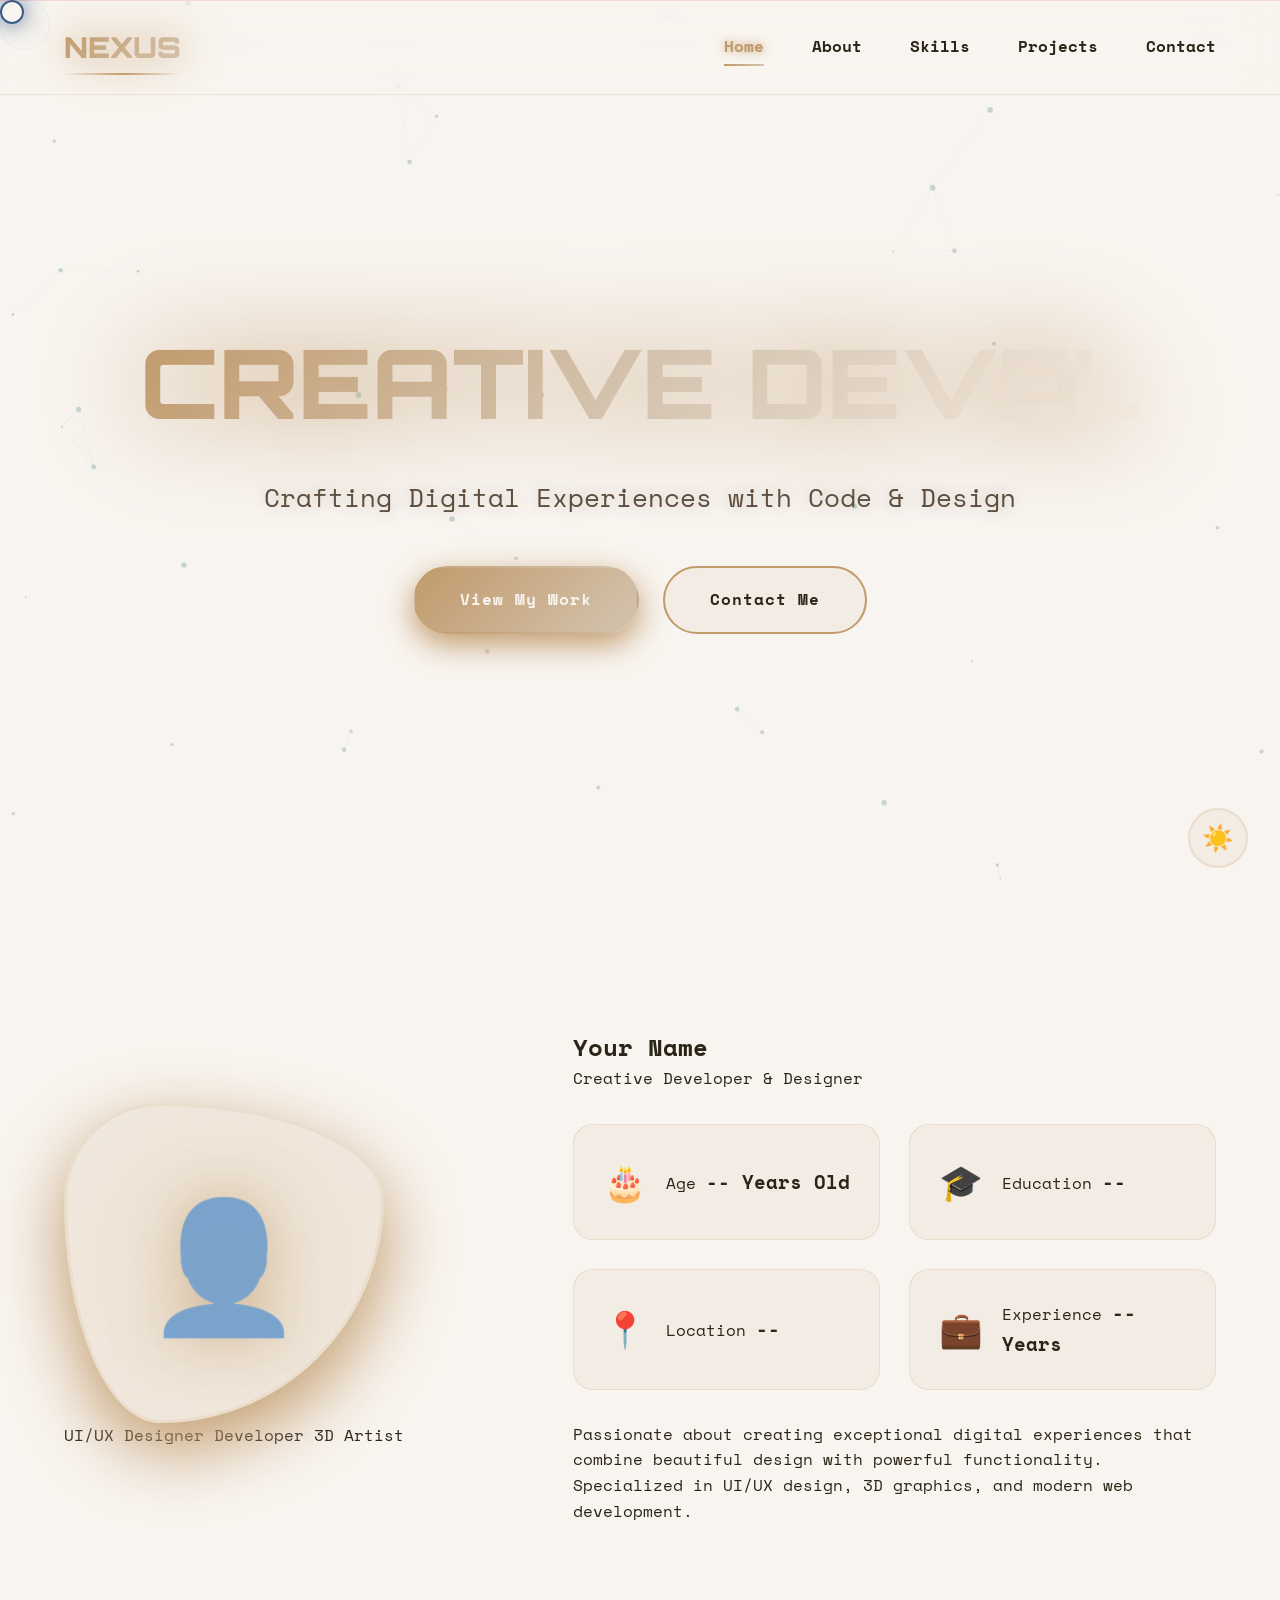
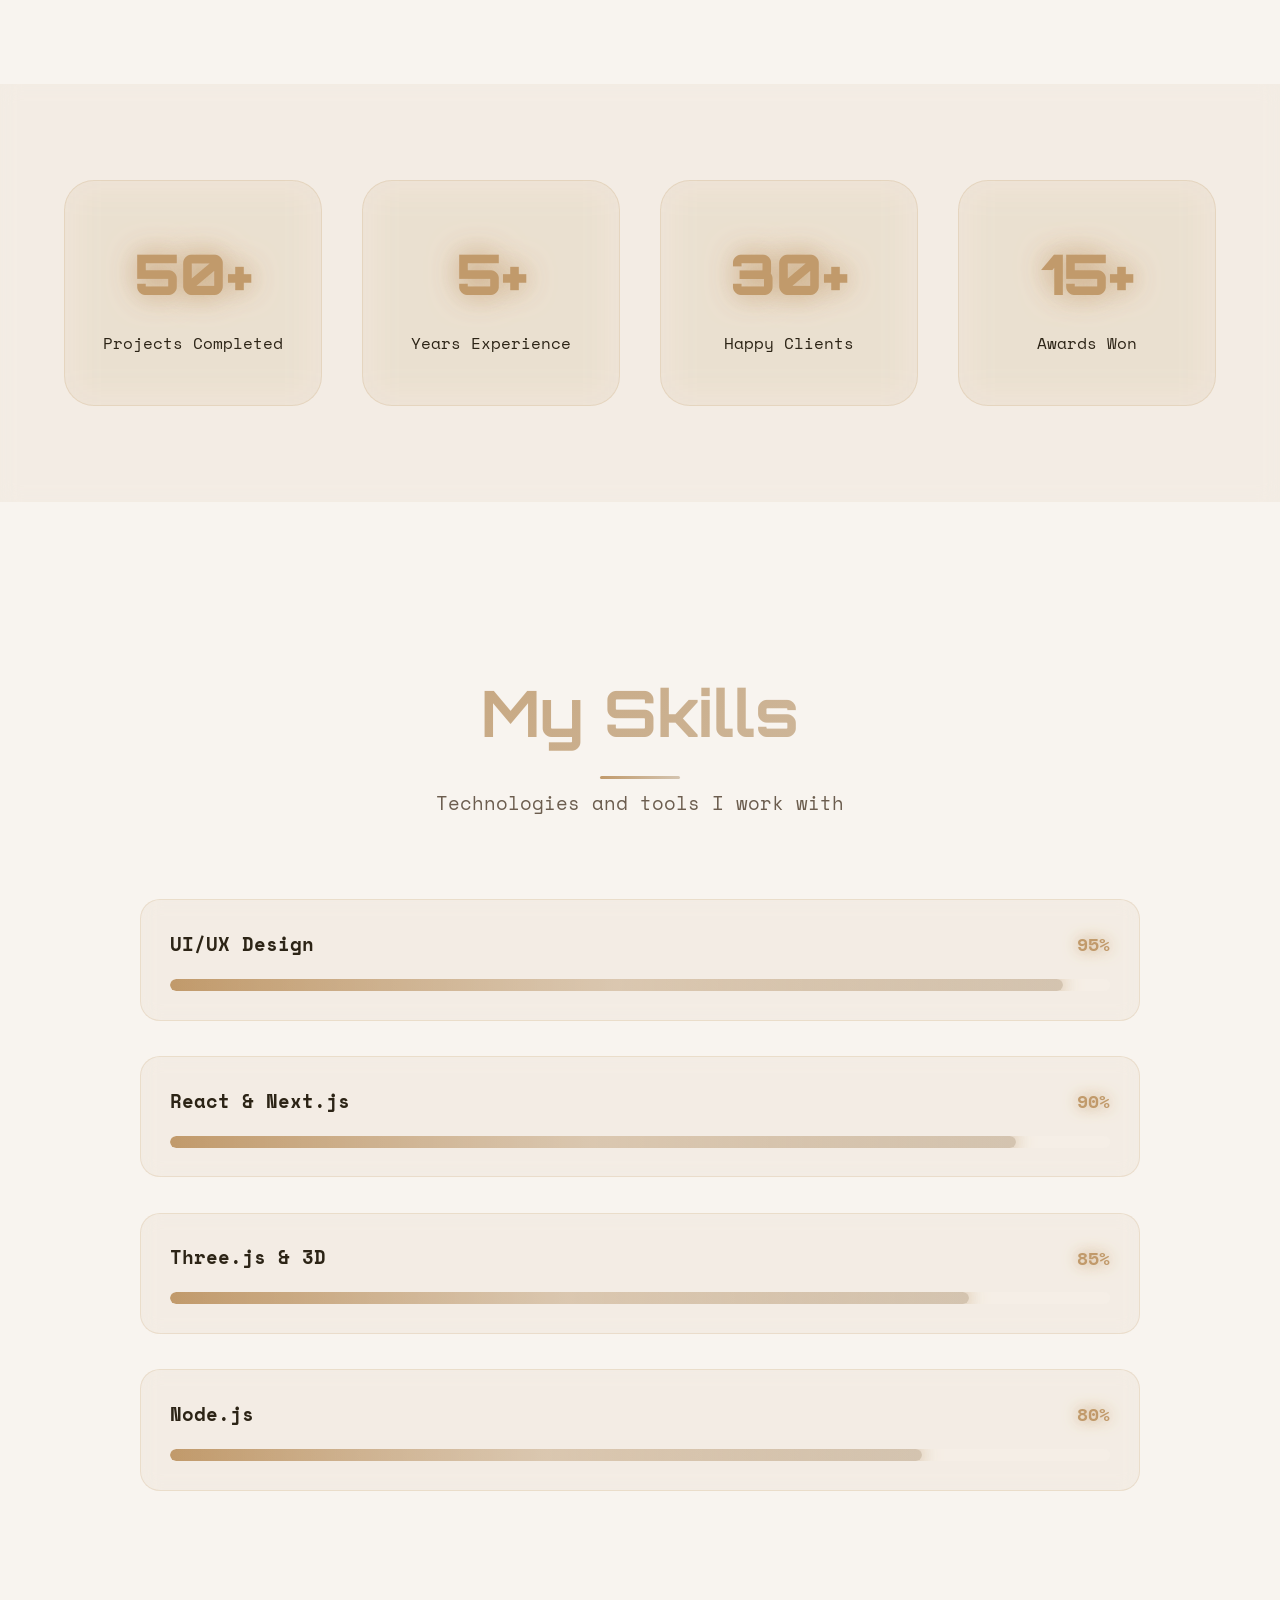
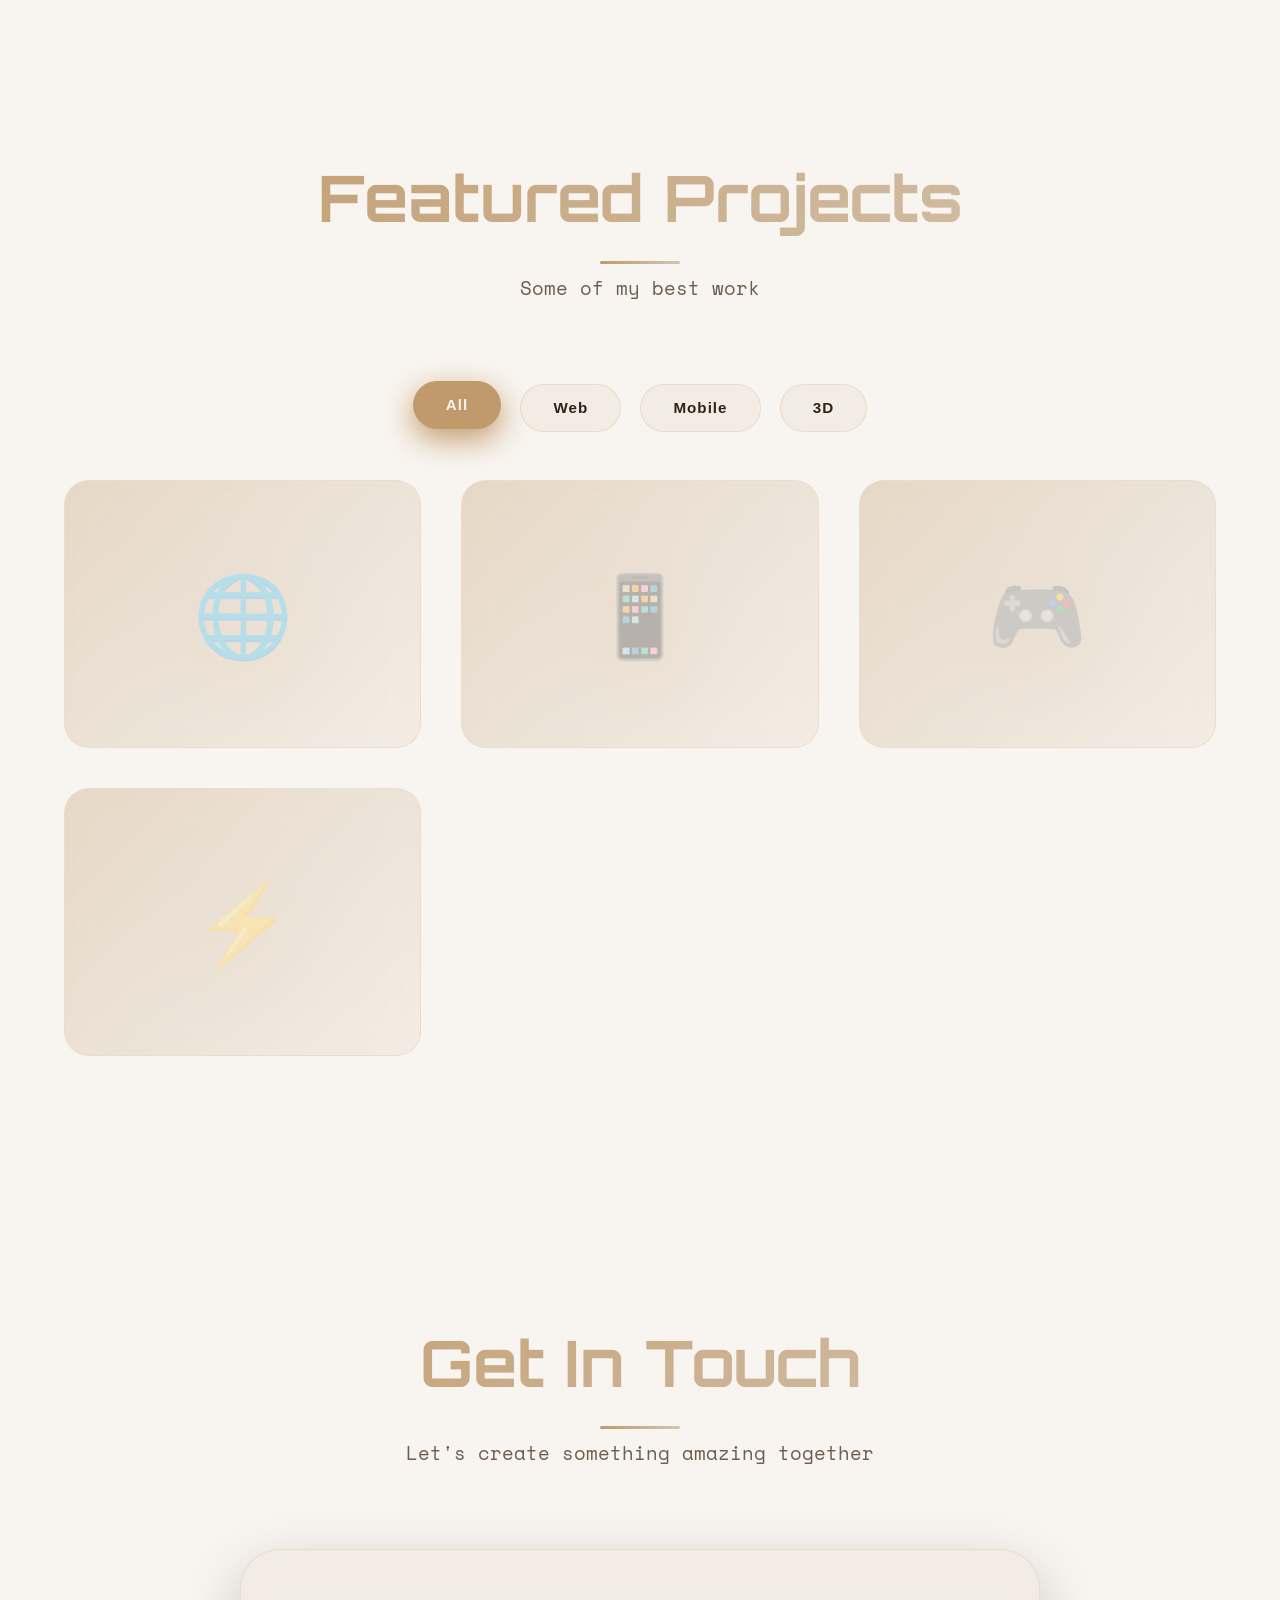
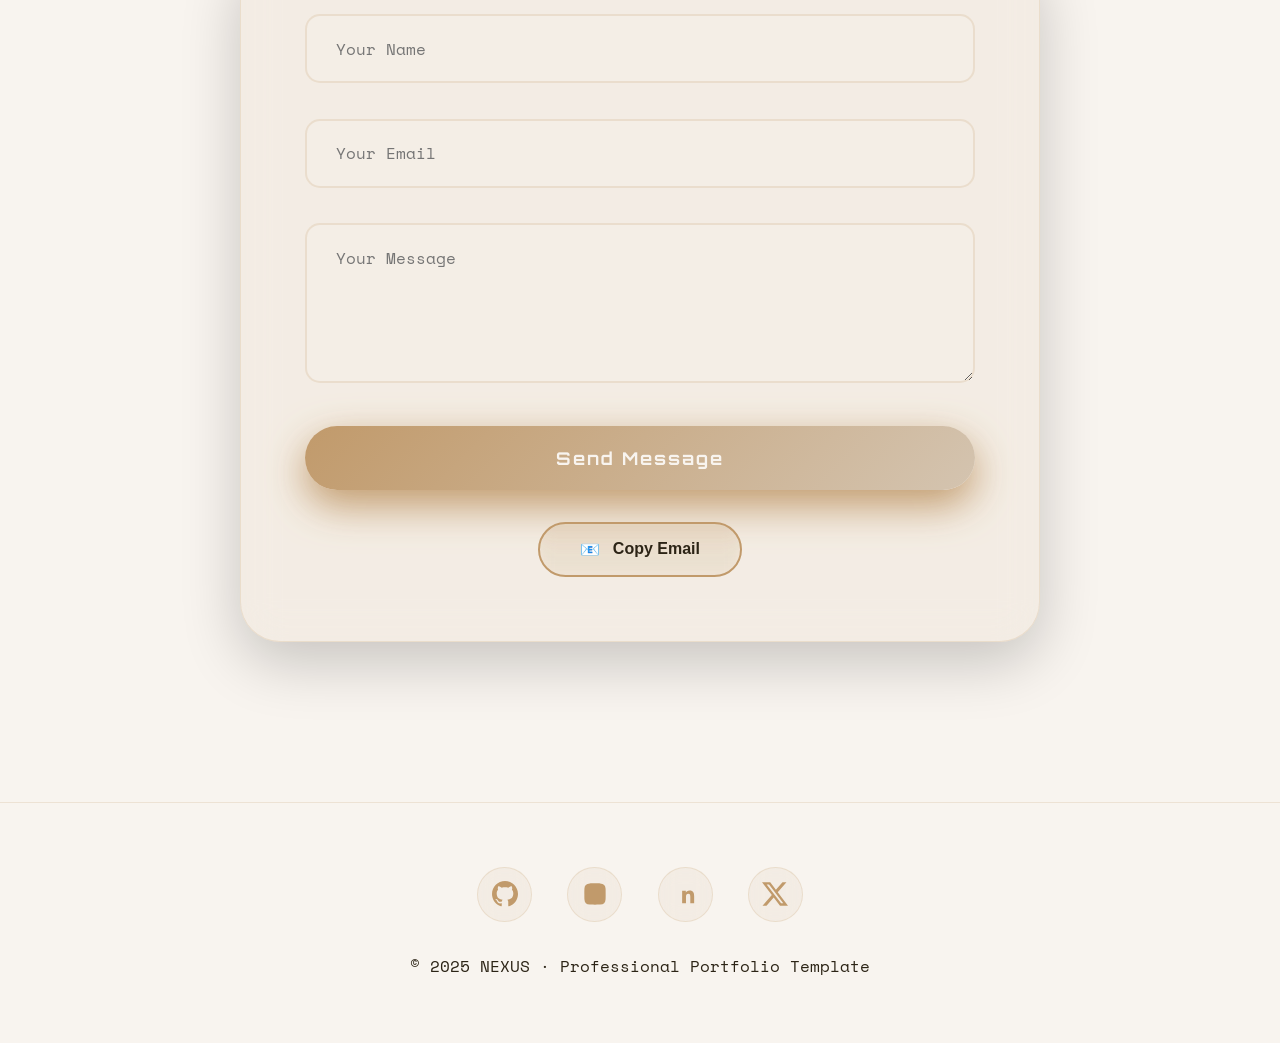
==== commit 4fc041fe: "Update index.html" ====
--- a/index.html
+++ b/index.html
@@ -3,13 +3,19 @@
 <head>
     <meta charset="UTF-8">
     <meta name="viewport" content="width=device-width, initial-scale=1.0, maximum-scale=5.0, user-scalable=yes">
-    <title>NEXUS · ultimate portfolio</title>
+    
+    <!-- SEO Meta Tags (بدون معلومات شخصية) -->
+    <title>NEXUS · Interactive Code Environment</title>
+    <meta name="description" content="Professional portfolio template with live code editor simulation">
+    <meta name="theme-color" content="#1a7b8e">
+    
+    <!-- Fonts & Icons -->
+    <link href="https://fonts.googleapis.com/css2?family=Orbitron:wght@400;700;900&family=Space+Mono:wght@400;700&display=swap" rel="stylesheet">
     
     <style>
-        @import url('https://fonts.googleapis.com/css2?family=Orbitron:wght@400;700;900&family=Space+Mono:wght@400;700&display=swap');
-        
+        /* ===== GLOBAL DESIGN SYSTEM ===== */
         :root {
-            /* Dark Mode - Blue Palette */
+            /* Dark Mode - Default */
             --primary: #1a7b8e;
             --secondary: #7ba8a8;
             --accent: #c4dfe6;
@@ -20,10 +26,16 @@
             --glass-border: rgba(196, 223, 230, 0.15);
             --text-primary: #ffffff;
             --text-secondary: #c4dfe6;
+            --success: #00b894;
+            --warning: #fdcb6e;
+            --error: #d63031;
+            --transition: all 0.3s cubic-bezier(0.25, 0.46, 0.45, 0.94);
+            --shadow-sm: 0 5px 20px rgba(0,0,0,0.1);
+            --shadow-md: 0 10px 30px rgba(0,0,0,0.15);
+            --shadow-lg: 0 20px 60px rgba(0,0,0,0.2);
         }
         
         [data-theme="light"] {
-            /* Light Mode - Brown Palette */
             --primary: #c19a6b;
             --secondary: #d4c4b0;
             --accent: #f5ebe0;
@@ -47,23 +59,13 @@
             background: var(--dark);
             color: var(--text-primary);
             overflow-x: hidden;
-            cursor: none;
             transition: background 0.5s ease, color 0.5s ease;
             width: 100%;
             position: relative;
-        }
-        
-        /* disable custom cursor on mobile */
-        @media (max-width: 768px) {
-            body {
-                cursor: auto;
-            }
-            .cursor, .cursor-follower {
-                display: none !important;
-            }
-        }
-        
-        /* Loading Screen */
+            line-height: 1.6;
+        }
+        
+        /* ===== ADVANCED LOADING SCREEN ===== */
         .loading-screen {
             position: fixed;
             top: 0;
@@ -76,7 +78,7 @@
             align-items: center;
             justify-content: center;
             z-index: 10000;
-            transition: opacity 0.5s, visibility 0.5s;
+            transition: opacity 0.8s cubic-bezier(0.77, 0, 0.175, 1), visibility 0.8s;
         }
         
         .loading-screen.hidden {
@@ -85,12 +87,13 @@
         }
         
         .loader {
-            width: 100px;
-            height: 100px;
+            width: 120px;
+            height: 120px;
             border: 4px solid var(--glass-border);
             border-top: 4px solid var(--primary);
             border-radius: 50%;
-            animation: spin 1s linear infinite;
+            animation: spin 1.2s cubic-bezier(0.68, -0.55, 0.265, 1.55) infinite;
+            box-shadow: 0 0 30px var(--primary);
         }
         
         @keyframes spin {
@@ -101,45 +104,75 @@
         .loading-text {
             margin-top: 2rem;
             font-family: 'Orbitron', sans-serif;
-            font-size: 1.5rem;
-            color: var(--primary);
+            font-size: 1.8rem;
+            letter-spacing: 4px;
+            background: linear-gradient(135deg, var(--primary), var(--accent));
+            -webkit-background-clip: text;
+            background-clip: text;
+            -webkit-text-fill-color: transparent;
+            animation: pulse 2s ease infinite;
+        }
+        
+        @keyframes pulse {
+            0%, 100% { opacity: 1; }
+            50% { opacity: 0.7; }
         }
         
         .loading-percentage {
-            margin-top: 1rem;
-            font-size: 2rem;
-            font-weight: 700;
+            margin-top: 1.5rem;
+            font-size: 2.5rem;
+            font-weight: 900;
             color: var(--accent);
-        }
-        
-        /* Custom Cursor */
-        .cursor {
-            width: 20px;
-            height: 20px;
-            border: 2px solid var(--primary);
-            border-radius: 50%;
+            text-shadow: 0 0 20px var(--primary);
+        }
+        
+        /* ===== OFFLINE INDICATOR ===== */
+        .offline-indicator {
             position: fixed;
-            pointer-events: none;
-            z-index: 9999;
-            transition: transform 0.1s ease, border-color 0.1s ease;
-            box-shadow: 0 0 20px var(--primary);
             top: 0;
             left: 0;
-        }
-        
-        .cursor-follower {
-            width: 40px;
-            height: 40px;
-            border: 1px solid rgba(0, 255, 255, 0.3);
-            border-radius: 50%;
+            right: 0;
+            background: linear-gradient(135deg, var(--error), #c0392b);
+            color: white;
+            text-align: center;
+            padding: 1rem;
+            z-index: 10001;
+            transform: translateY(-100%);
+            transition: transform 0.4s cubic-bezier(0.68, -0.55, 0.265, 1.55);
+            font-weight: 700;
+            backdrop-filter: blur(10px);
+            border-bottom: 2px solid rgba(255,255,255,0.2);
+        }
+        
+        .offline-indicator.show {
+            transform: translateY(0);
+        }
+        
+        /* ===== TOAST NOTIFICATION ===== */
+        .toast-notification {
             position: fixed;
-            pointer-events: none;
-            z-index: 9998;
-            top: 0;
-            left: 0;
-        }
-        
-        /* Particle Canvas */
+            bottom: 2rem;
+            left: 50%;
+            transform: translateX(-50%) translateY(100px);
+            background: var(--glass-bg);
+            backdrop-filter: blur(20px);
+            border: 2px solid var(--primary);
+            border-radius: 50px;
+            padding: 1rem 2rem;
+            color: var(--text-primary);
+            font-weight: 700;
+            box-shadow: var(--shadow-lg);
+            z-index: 10002;
+            animation: slideUp 0.4s cubic-bezier(0.68, -0.55, 0.265, 1.55) forwards;
+        }
+        
+        @keyframes slideUp {
+            to {
+                transform: translateX(-50%) translateY(0);
+            }
+        }
+        
+        /* ===== PARTICLE CANVAS ===== */
         #particleCanvas {
             position: fixed;
             top: 0;
@@ -148,9 +181,52 @@
             height: 100%;
             z-index: 0;
             pointer-events: none;
-        }
-        
-        /* Scroll Progress Bar */
+            will-change: transform;
+        }
+        
+        @media (prefers-reduced-motion: reduce) {
+            #particleCanvas {
+                display: none;
+            }
+        }
+        
+        /* ===== CUSTOM CURSOR (Desktop only) ===== */
+        .cursor {
+            width: 24px;
+            height: 24px;
+            border: 2px solid var(--primary);
+            border-radius: 50%;
+            position: fixed;
+            pointer-events: none;
+            z-index: 9999;
+            transition: transform 0.15s ease, border-color 0.2s, background 0.2s;
+            box-shadow: 0 0 25px var(--primary);
+            top: 0;
+            left: 0;
+            mix-blend-mode: difference;
+        }
+        
+        .cursor-follower {
+            width: 50px;
+            height: 50px;
+            border: 1px solid rgba(196, 223, 230, 0.3);
+            border-radius: 50%;
+            position: fixed;
+            pointer-events: none;
+            z-index: 9998;
+            top: 0;
+            left: 0;
+            transition: all 0.08s ease;
+            backdrop-filter: blur(2px);
+        }
+        
+        @media (max-width: 768px) {
+            .cursor, .cursor-follower {
+                display: none !important;
+            }
+        }
+        
+        /* ===== SCROLL PROGRESS ===== */
         .scroll-progress {
             position: fixed;
             top: 0;
@@ -160,18 +236,18 @@
             background: linear-gradient(90deg, var(--primary), var(--secondary), var(--accent));
             z-index: 1001;
             transition: width 0.1s ease;
-            box-shadow: 0 0 10px var(--primary);
-        }
-        
-        /* Navigation */
+            box-shadow: 0 0 20px var(--primary);
+        }
+        
+        /* ===== NAVIGATION ===== */
         nav {
             position: fixed;
             top: 0;
             width: 100%;
             padding: 1.5rem 5%;
             z-index: 1000;
-            backdrop-filter: blur(10px);
-            background: rgba(10, 10, 15, 0.3);
+            backdrop-filter: blur(20px);
+            background: rgba(26, 35, 50, 0.3);
             border-bottom: 1px solid var(--glass-border);
             animation: slideDown 0.8s ease;
         }
@@ -204,14 +280,25 @@
             -webkit-text-fill-color: transparent;
             filter: drop-shadow(0 0 20px var(--primary));
             animation: glow 3s ease-in-out infinite;
+            position: relative;
+        }
+        
+        .logo::after {
+            content: '';
+            position: absolute;
+            bottom: -5px;
+            left: 0;
+            width: 100%;
+            height: 2px;
+            background: linear-gradient(90deg, transparent, var(--primary), transparent);
         }
         
         @keyframes glow {
             0%, 100% { filter: drop-shadow(0 0 20px var(--primary)); }
-            50% { filter: drop-shadow(0 0 30px var(--primary)) brightness(1.2); }
-        }
-        
-        /* ===== HAMBURGER FIX ===== */
+            50% { filter: drop-shadow(0 0 40px var(--primary)) brightness(1.2); }
+        }
+        
+        /* ===== HAMBURGER ADVANCED ===== */
         .hamburger {
             display: none;
             flex-direction: column;
@@ -220,14 +307,20 @@
             background: var(--glass-bg);
             backdrop-filter: blur(10px);
             border: 1px solid var(--glass-border);
-            border-radius: 8px;
-            padding: 0.7rem;
+            border-radius: 12px;
+            padding: 0.8rem;
             z-index: 1002;
             position: relative;
-            width: 48px;
-            height: 48px;
+            width: 52px;
+            height: 52px;
             justify-content: center;
             align-items: center;
+            transition: var(--transition);
+        }
+        
+        .hamburger:hover {
+            border-color: var(--primary);
+            box-shadow: 0 0 20px var(--primary);
         }
         
         .hamburger span {
@@ -235,7 +328,7 @@
             height: 3px;
             background: var(--primary);
             border-radius: 3px;
-            transition: all 0.3s ease;
+            transition: all 0.3s cubic-bezier(0.68, -0.55, 0.265, 1.55);
             box-shadow: 0 0 10px var(--primary);
             display: block;
         }
@@ -246,7 +339,7 @@
         
         .hamburger.active span:nth-child(2) {
             opacity: 0;
-            transform: translateX(-20px);
+            transform: translateX(-30px);
         }
         
         .hamburger.active span:nth-child(3) {
@@ -257,7 +350,6 @@
             display: flex;
             gap: 3rem;
             list-style: none;
-            transition: none; /* remove conflict */
         }
         
         .nav-links a {
@@ -265,26 +357,33 @@
             text-decoration: none;
             font-weight: 700;
             position: relative;
-            transition: color 0.3s;
+            transition: var(--transition);
             font-size: 1rem;
+            padding: 0.5rem 0;
         }
         
         .nav-links a::after {
             content: '';
             position: absolute;
-            bottom: -5px;
+            bottom: 0;
             left: 0;
             width: 0;
             height: 2px;
             background: linear-gradient(90deg, var(--primary), var(--secondary));
-            transition: width 0.3s;
-        }
-        
-        .nav-links a:hover::after {
+            transition: width 0.3s ease;
+        }
+        
+        .nav-links a:hover::after,
+        .nav-links a.active-section::after {
             width: 100%;
         }
         
-        /* Menu Overlay */
+        .nav-links a.active-section {
+            color: var(--primary);
+            text-shadow: 0 0 10px var(--primary);
+        }
+        
+        /* ===== MENU OVERLAY ===== */
         .menu-overlay {
             position: fixed;
             top: 0;
@@ -292,10 +391,10 @@
             width: 100%;
             height: 100vh;
             background: rgba(0, 0, 0, 0.7);
-            backdrop-filter: blur(5px);
+            backdrop-filter: blur(8px);
             opacity: 0;
             visibility: hidden;
-            transition: all 0.3s ease;
+            transition: all 0.4s ease;
             z-index: 999;
         }
         
@@ -304,7 +403,7 @@
             visibility: visible;
         }
         
-        /* Hero Section */
+        /* ===== HERO SECTION ===== */
         .hero {
             position: relative;
             min-height: 100vh;
@@ -323,14 +422,14 @@
         
         .hero h1 {
             font-family: 'Orbitron', sans-serif;
-            font-size: clamp(2.2rem, 8vw, 6rem);
+            font-size: clamp(2.5rem, 8vw, 6rem);
             font-weight: 900;
-            margin-bottom: 1rem;
+            margin-bottom: 1.5rem;
             background: linear-gradient(135deg, var(--primary), var(--secondary), var(--accent));
             -webkit-background-clip: text;
             background-clip: text;
             -webkit-text-fill-color: transparent;
-            filter: drop-shadow(0 0 40px var(--primary));
+            filter: drop-shadow(0 0 50px var(--primary));
             line-height: 1.1;
             word-break: break-word;
         }
@@ -355,11 +454,13 @@
         }
         
         .hero p {
-            font-size: clamp(1rem, 2vw, 1.8rem);
+            font-size: clamp(1.1rem, 2vw, 1.8rem);
             margin-bottom: 3rem;
             color: var(--text-secondary);
-        }
-        
+            text-shadow: 0 0 20px rgba(0,0,0,0.3);
+        }
+        
+        /* ===== CTA BUTTONS ===== */
         .cta-buttons {
             display: flex;
             gap: 1.5rem;
@@ -369,14 +470,17 @@
         
         .cta-button {
             display: inline-block;
-            padding: 1.2rem 2.5rem;
+            padding: 1.2rem 2.8rem;
             text-decoration: none;
             font-weight: 700;
             border-radius: 50px;
             position: relative;
             overflow: hidden;
-            transition: all 0.3s;
+            transition: var(--transition);
             font-size: 1rem;
+            letter-spacing: 1px;
+            border: none;
+            cursor: pointer;
         }
         
         .cta-button.primary {
@@ -387,8 +491,8 @@
         }
         
         .cta-button.primary:hover {
-            transform: translateY(-3px);
-            box-shadow: 0 15px 40px var(--primary);
+            transform: translateY(-5px);
+            box-shadow: 0 20px 50px var(--primary);
         }
         
         .cta-button.secondary {
@@ -407,43 +511,72 @@
             height: 0;
             border-radius: 50%;
             background: var(--primary);
-            transition: width 0.5s, height 0.5s, top 0.5s, left 0.5s;
+            transition: width 0.6s, height 0.6s, top 0.6s, left 0.6s;
             transform: translate(-50%, -50%);
             z-index: -1;
         }
         
         .cta-button.secondary:hover::before {
-            width: 300px;
-            height: 300px;
+            width: 400px;
+            height: 400px;
         }
         
         .cta-button.secondary:hover {
-            transform: translateY(-3px);
-            box-shadow: 0 10px 40px var(--primary);
+            transform: translateY(-5px);
+            box-shadow: 0 15px 40px var(--primary);
             color: var(--dark);
         }
         
-        /* About Section */
-        .about-section {
+        /* ===== SECTION STYLES ===== */
+        .about-section,
+        .skills-section,
+        .projects-section,
+        .contact-section {
+            padding: 8rem 5%;
             position: relative;
-            padding: 6rem 5%;
             z-index: 1;
         }
         
+        .section-title {
+            font-family: 'Orbitron', sans-serif;
+            font-size: clamp(2.5rem, 5vw, 4rem);
+            text-align: center;
+            margin-bottom: 1.5rem;
+            background: linear-gradient(135deg, var(--primary), var(--secondary));
+            -webkit-background-clip: text;
+            background-clip: text;
+            -webkit-text-fill-color: transparent;
+            position: relative;
+        }
+        
+        .section-title::after {
+            content: '';
+            position: absolute;
+            bottom: -15px;
+            left: 50%;
+            transform: translateX(-50%);
+            width: 80px;
+            height: 3px;
+            background: linear-gradient(90deg, var(--primary), var(--secondary));
+            border-radius: 3px;
+        }
+        
+        .section-subtitle {
+            text-align: center;
+            font-size: 1.2rem;
+            color: var(--text-secondary);
+            margin-bottom: 5rem;
+            opacity: 0.9;
+        }
+        
+        /* ===== ABOUT GRID ===== */
         .about-container {
             max-width: 1200px;
             margin: 0 auto;
             display: grid;
             grid-template-columns: 1fr 1.5fr;
-            gap: 4rem;
+            gap: 5rem;
             align-items: center;
-        }
-        
-        .profile-section {
-            display: flex;
-            flex-direction: column;
-            align-items: center;
-            gap: 2rem;
         }
         
         .profile-image-wrapper {
@@ -453,12 +586,12 @@
         
         @keyframes float {
             0%, 100% { transform: translateY(0); }
-            50% { transform: translateY(-20px); }
+            50% { transform: translateY(-25px); }
         }
         
         .profile-image {
-            width: 280px;
-            height: 280px;
+            width: 320px;
+            height: 320px;
             border-radius: 30% 70% 70% 30% / 30% 30% 70% 70%;
             background: var(--glass-bg);
             backdrop-filter: blur(20px);
@@ -468,8 +601,8 @@
             justify-content: center;
             position: relative;
             overflow: hidden;
-            box-shadow: 0 20px 60px var(--primary);
-            animation: morph 8s ease-in-out infinite;
+            box-shadow: 0 25px 70px var(--primary);
+            animation: morph 10s ease-in-out infinite;
         }
         
         @keyframes morph {
@@ -481,7 +614,8 @@
         
         .image-placeholder {
             font-size: 8rem;
-            opacity: 0.5;
+            opacity: 0.6;
+            filter: drop-shadow(0 0 30px var(--primary));
         }
         
         .glow-effect {
@@ -491,8 +625,8 @@
             width: 200%;
             height: 200%;
             background: radial-gradient(circle, var(--primary) 0%, transparent 70%);
-            opacity: 0.2;
-            animation: rotate 10s linear infinite;
+            opacity: 0.15;
+            animation: rotate 15s linear infinite;
         }
         
         @keyframes rotate {
@@ -500,230 +634,135 @@
             to { transform: rotate(360deg); }
         }
         
-        .social-badges {
-            display: flex;
-            flex-wrap: wrap;
-            gap: 1rem;
-            justify-content: center;
-        }
-        
-        .badge {
-            padding: 0.6rem 1.5rem;
-            background: var(--glass-bg);
-            backdrop-filter: blur(10px);
-            border: 1px solid var(--glass-border);
-            border-radius: 25px;
-            font-size: 0.9rem;
-            font-weight: 700;
-            color: var(--primary);
-            transition: all 0.3s;
-        }
-        
-        .badge:hover {
-            transform: translateY(-3px);
-            box-shadow: 0 5px 20px var(--primary);
-            border-color: var(--primary);
-        }
-        
-        .info-section {
-            display: flex;
-            flex-direction: column;
-            gap: 2rem;
-        }
-        
-        .name-title {
-            font-family: 'Orbitron', sans-serif;
-            font-size: clamp(2rem, 5vw, 4rem);
-            font-weight: 900;
-            margin-bottom: 0.5rem;
-            background: linear-gradient(135deg, var(--primary), var(--secondary), var(--accent));
-            -webkit-background-clip: text;
-            background-clip: text;
-            -webkit-text-fill-color: transparent;
-            filter: drop-shadow(0 0 30px var(--primary));
-            line-height: 1.1;
-        }
-        
-        .tagline {
-            font-size: 1.3rem;
-            color: var(--text-secondary);
-            margin-bottom: 1rem;
-        }
-        
+        /* ===== INFO CARDS ===== */
         .info-grid {
             display: grid;
             grid-template-columns: repeat(2, 1fr);
-            gap: 1.5rem;
-            margin: 1rem 0;
+            gap: 1.8rem;
+            margin: 2rem 0;
         }
         
         .info-card {
             background: var(--glass-bg);
             backdrop-filter: blur(10px);
             border: 1px solid var(--glass-border);
-            border-radius: 15px;
-            padding: 1.5rem;
+            border-radius: 20px;
+            padding: 1.8rem;
             display: flex;
             align-items: center;
-            gap: 1rem;
-            transition: all 0.3s;
+            gap: 1.2rem;
+            transition: var(--transition);
         }
         
         .info-card:hover {
-            transform: translateY(-5px);
+            transform: translateY(-8px) scale(1.02);
             border-color: var(--primary);
-            box-shadow: 0 10px 30px var(--primary);
+            box-shadow: 0 20px 50px var(--primary);
         }
         
         .info-icon {
-            font-size: 2rem;
-        }
-        
-        .info-content {
-            display: flex;
-            flex-direction: column;
-            gap: 0.3rem;
-        }
-        
-        .info-label {
-            font-size: 0.85rem;
-            color: var(--text-secondary);
-            opacity: 0.7;
-            font-weight: 600;
+            font-size: 2.2rem;
         }
         
         .info-value {
-            font-size: 1.1rem;
+            font-size: 1.2rem;
             font-weight: 700;
             color: var(--text-primary);
         }
         
-        .bio-text {
-            display: flex;
-            flex-direction: column;
-            gap: 1rem;
-            line-height: 1.8;
-            color: var(--text-secondary);
-        }
-        
-        /* Stats Section */
+        /* ===== STATS SECTION ===== */
         .stats-section {
-            padding: 4rem 5%;
+            padding: 6rem 5%;
             position: relative;
             z-index: 1;
+            background: var(--glass-bg);
+            backdrop-filter: blur(10px);
+            margin: 2rem 0;
         }
         
         .stats-container {
             max-width: 1200px;
             margin: 0 auto;
             display: grid;
-            grid-template-columns: repeat(auto-fit, minmax(200px, 1fr));
-            gap: 2rem;
+            grid-template-columns: repeat(auto-fit, minmax(220px, 1fr));
+            gap: 2.5rem;
         }
         
         .stat-card {
             background: var(--glass-bg);
             backdrop-filter: blur(20px);
             border: 1px solid var(--glass-border);
-            border-radius: 20px;
-            padding: 2.5rem 1.5rem;
+            border-radius: 30px;
+            padding: 3rem 1.5rem;
             text-align: center;
-            transition: all 0.3s;
+            transition: var(--transition);
         }
         
         .stat-card:hover {
-            transform: translateY(-10px);
-            box-shadow: 0 20px 60px var(--primary);
+            transform: translateY(-15px) scale(1.02);
+            box-shadow: 0 30px 70px var(--primary);
             border-color: var(--primary);
         }
         
         .stat-number {
             font-family: 'Orbitron', sans-serif;
-            font-size: 3rem;
+            font-size: 3.5rem;
             font-weight: 900;
             color: var(--primary);
-            margin-bottom: 0.5rem;
-        }
-        
-        .stat-label {
-            font-size: 1.1rem;
-            color: var(--text-secondary);
-            font-weight: 600;
-        }
-        
-        /* Skills Section */
-        .skills-section {
-            padding: 6rem 5%;
-            position: relative;
-            z-index: 1;
-        }
-        
-        .section-title {
-            font-family: 'Orbitron', sans-serif;
-            font-size: clamp(2rem, 5vw, 4rem);
-            text-align: center;
-            margin-bottom: 1rem;
-            background: linear-gradient(135deg, var(--primary), var(--secondary));
-            -webkit-background-clip: text;
-            background-clip: text;
-            -webkit-text-fill-color: transparent;
-        }
-        
-        .section-subtitle {
-            text-align: center;
-            font-size: 1.2rem;
-            color: var(--text-secondary);
-            margin-bottom: 4rem;
-            opacity: 0.8;
-        }
-        
+            margin-bottom: 0.8rem;
+            text-shadow: 0 0 30px var(--primary);
+        }
+        
+        /* ===== SKILLS SECTION ===== */
         .skills-grid {
             max-width: 1000px;
             margin: 0 auto;
             display: grid;
-            gap: 2rem;
+            gap: 2.2rem;
         }
         
         .skill-item {
             background: var(--glass-bg);
             backdrop-filter: blur(10px);
             border: 1px solid var(--glass-border);
-            border-radius: 15px;
-            padding: 1.5rem;
-            transition: all 0.3s;
+            border-radius: 20px;
+            padding: 1.8rem;
+            transition: var(--transition);
         }
         
         .skill-item:hover {
             border-color: var(--primary);
-            box-shadow: 0 10px 30px var(--primary);
+            box-shadow: 0 15px 45px var(--primary);
+            transform: scale(1.02);
         }
         
         .skill-header {
             display: flex;
             justify-content: space-between;
             align-items: center;
-            margin-bottom: 1rem;
+            margin-bottom: 1.2rem;
             flex-wrap: wrap;
-            gap: 0.5rem;
+            gap: 0.8rem;
         }
         
         .skill-name {
-            font-size: 1.1rem;
+            font-size: 1.2rem;
             font-weight: 700;
             color: var(--text-primary);
         }
         
         .skill-percentage {
-            font-size: 1rem;
-            font-weight: 700;
+            font-size: 1.1rem;
+            font-weight: 800;
             color: var(--primary);
+            text-shadow: 0 0 15px var(--primary);
         }
         
         .skill-bar {
             width: 100%;
-            height: 10px;
-            background: rgba(255, 255, 255, 0.1);
-            border-radius: 10px;
+            height: 12px;
+            background: rgba(255, 255, 255, 0.08);
+            border-radius: 20px;
             overflow: hidden;
             position: relative;
         }
@@ -732,37 +771,49 @@
             height: 100%;
             width: 0%;
             background: linear-gradient(90deg, var(--primary), var(--secondary));
-            border-radius: 10px;
-            transition: width 1.5s ease;
-            box-shadow: 0 0 10px var(--primary);
-        }
-        
-        /* Projects Section */
-        .projects-section {
-            padding: 6rem 5%;
+            border-radius: 20px;
+            transition: width 1.8s cubic-bezier(0.1, 0.5, 0.3, 1);
+            box-shadow: 0 0 20px var(--primary);
             position: relative;
-            z-index: 1;
-        }
-        
+        }
+        
+        .skill-progress::after {
+            content: '';
+            position: absolute;
+            top: 0;
+            left: 0;
+            width: 100%;
+            height: 100%;
+            background: linear-gradient(90deg, transparent, rgba(255,255,255,0.3), transparent);
+            animation: shimmer 2s infinite;
+        }
+        
+        @keyframes shimmer {
+            0% { transform: translateX(-100%); }
+            100% { transform: translateX(100%); }
+        }
+        
+        /* ===== PROJECTS SECTION ===== */
         .project-filters {
             display: flex;
             justify-content: center;
-            gap: 1rem;
+            gap: 1.2rem;
             margin-bottom: 3rem;
             flex-wrap: wrap;
         }
         
         .filter-btn {
-            padding: 0.8rem 1.8rem;
+            padding: 0.9rem 2rem;
             background: var(--glass-bg);
             backdrop-filter: blur(10px);
             border: 1px solid var(--glass-border);
-            border-radius: 25px;
+            border-radius: 40px;
             color: var(--text-primary);
             font-weight: 700;
             cursor: pointer;
-            transition: all 0.3s;
+            transition: var(--transition);
             font-size: 0.95rem;
+            letter-spacing: 1px;
         }
         
         .filter-btn:hover,
@@ -770,13 +821,40 @@
             background: var(--primary);
             color: var(--dark);
             border-color: var(--primary);
-            box-shadow: 0 5px 20px var(--primary);
+            box-shadow: 0 10px 30px var(--primary);
+            transform: translateY(-3px);
+        }
+        
+        /* ===== PROJECT SEARCH ===== */
+        .project-search {
+            max-width: 500px;
+            margin: 0 auto 3rem;
+        }
+        
+        .search-input {
+            width: 100%;
+            padding: 1.2rem 2rem;
+            background: var(--glass-bg);
+            backdrop-filter: blur(10px);
+            border: 2px solid var(--glass-border);
+            border-radius: 50px;
+            color: var(--text-primary);
+            font-family: 'Space Mono', monospace;
+            font-size: 1rem;
+            transition: var(--transition);
+        }
+        
+        .search-input:focus {
+            outline: none;
+            border-color: var(--primary);
+            box-shadow: 0 0 30px var(--primary);
+            transform: scale(1.02);
         }
         
         .projects-grid {
             display: grid;
-            grid-template-columns: repeat(auto-fit, minmax(300px, 1fr));
-            gap: 2rem;
+            grid-template-columns: repeat(auto-fit, minmax(320px, 1fr));
+            gap: 2.5rem;
             max-width: 1400px;
             margin: 0 auto;
         }
@@ -785,20 +863,20 @@
             background: var(--glass-bg);
             backdrop-filter: blur(20px);
             border: 1px solid var(--glass-border);
-            border-radius: 20px;
+            border-radius: 25px;
             overflow: hidden;
             position: relative;
             aspect-ratio: 16/12;
-            transition: all 0.5s;
+            transition: all 0.5s cubic-bezier(0.175, 0.885, 0.32, 1.275);
             cursor: pointer;
-            opacity: 1;
-            transform: scale(1);
-            display: block; /* important for filter */
+            transform-style: preserve-3d;
+            perspective: 1000px;
         }
         
         .project-card:hover {
-            transform: scale(1.02);
-            box-shadow: 0 20px 60px var(--primary);
+            transform: rotateY(3deg) rotateX(3deg) scale(1.03);
+            box-shadow: 0 30px 70px var(--primary);
+            border-color: var(--primary);
         }
         
         .project-image {
@@ -808,7 +886,7 @@
                 var(--primary), 
                 var(--secondary),
                 var(--accent));
-            opacity: 0.3;
+            opacity: 0.25;
             display: flex;
             align-items: center;
             justify-content: center;
@@ -819,13 +897,13 @@
         
         .project-emoji {
             font-size: 5rem;
-            filter: drop-shadow(0 10px 30px var(--primary));
+            filter: drop-shadow(0 15px 40px var(--primary));
             animation: iconBounce 3s ease-in-out infinite;
         }
         
         @keyframes iconBounce {
             0%, 100% { transform: translateY(0) scale(1); }
-            50% { transform: translateY(-15px) scale(1.1); }
+            50% { transform: translateY(-20px) scale(1.1); }
         }
         
         .project-overlay {
@@ -836,66 +914,29 @@
             padding: 2rem;
             background: linear-gradient(to top, var(--dark-bg), transparent);
             transform: translateY(100%);
-            transition: transform 0.4s;
+            transition: transform 0.5s cubic-bezier(0.23, 1, 0.32, 1);
         }
         
         .project-card:hover .project-overlay {
             transform: translateY(0);
         }
         
-        .project-overlay h4 {
-            font-family: 'Orbitron', sans-serif;
-            font-size: 1.3rem;
-            margin-bottom: 0.5rem;
-            color: var(--primary);
-        }
-        
-        .project-overlay p {
-            margin-bottom: 1rem;
-            line-height: 1.6;
-            color: var(--text-secondary);
-            font-size: 0.9rem;
-        }
-        
-        .project-tags {
-            display: flex;
-            flex-wrap: wrap;
-            gap: 0.5rem;
-        }
-        
-        .tag {
-            padding: 0.4rem 1rem;
-            background: var(--glass-bg);
-            backdrop-filter: blur(10px);
-            border: 1px solid var(--glass-border);
-            border-radius: 20px;
-            font-size: 0.75rem;
-            font-weight: 600;
-            color: var(--accent);
-        }
-        
-        /* Contact Section */
-        .contact-section {
-            padding: 6rem 5%;
-            position: relative;
-            z-index: 1;
-        }
-        
+        /* ===== CONTACT SECTION ===== */
         .contact-container {
             max-width: 800px;
             margin: 0 auto;
             background: var(--glass-bg);
             backdrop-filter: blur(20px);
             border: 1px solid var(--glass-border);
-            border-radius: 30px;
-            padding: 3rem;
-            box-shadow: 0 20px 60px rgba(0, 0, 0, 0.3);
+            border-radius: 40px;
+            padding: 4rem;
+            box-shadow: var(--shadow-lg);
         }
         
         .contact-form {
             display: flex;
             flex-direction: column;
-            gap: 2rem;
+            gap: 2.2rem;
         }
         
         .form-group {
@@ -905,35 +946,32 @@
         .form-group input,
         .form-group textarea {
             width: 100%;
-            padding: 1.2rem;
+            padding: 1.3rem 1.8rem;
             background: rgba(255, 255, 255, 0.05);
-            border: 1px solid var(--glass-border);
-            border-radius: 10px;
+            border: 2px solid var(--glass-border);
+            border-radius: 15px;
             color: var(--text-primary);
             font-family: 'Space Mono', monospace;
             font-size: 1rem;
-            transition: all 0.3s;
-        }
-        
-        [data-theme="light"] .form-group input,
-        [data-theme="light"] .form-group textarea {
-            background: rgba(193, 154, 107, 0.05);
+            transition: var(--transition);
         }
         
         .form-group input:focus,
         .form-group textarea:focus {
             outline: none;
             border-color: var(--primary);
-            box-shadow: 0 0 20px var(--primary);
+            box-shadow: 0 0 35px var(--primary);
+            transform: scale(1.02);
+            background: rgba(255, 255, 255, 0.08);
         }
         
         .form-group textarea {
             resize: vertical;
-            min-height: 150px;
+            min-height: 160px;
         }
         
         .submit-btn {
-            padding: 1.2rem 3rem;
+            padding: 1.3rem 3rem;
             background: linear-gradient(135deg, var(--primary), var(--secondary));
             border: none;
             border-radius: 50px;
@@ -942,66 +980,86 @@
             font-size: 1.1rem;
             font-weight: 700;
             cursor: pointer;
-            transition: all 0.3s;
-            box-shadow: 0 10px 30px var(--primary);
+            transition: var(--transition);
+            box-shadow: 0 15px 40px var(--primary);
+            letter-spacing: 2px;
         }
         
         .submit-btn:hover {
+            transform: translateY(-5px) scale(1.02);
+            box-shadow: 0 25px 60px var(--primary);
+        }
+        
+        .submit-btn:disabled {
+            opacity: 0.7;
+            cursor: not-allowed;
+            transform: none;
+        }
+        
+        /* ===== EMAIL COPY BUTTON ===== */
+        .email-copy-container {
+            display: flex;
+            justify-content: center;
+            margin-top: 2rem;
+        }
+        
+        .copy-email-btn {
+            padding: 1rem 2.5rem;
+            background: var(--glass-bg);
+            backdrop-filter: blur(10px);
+            border: 2px solid var(--primary);
+            border-radius: 50px;
+            color: var(--text-primary);
+            font-weight: 700;
+            cursor: pointer;
+            transition: var(--transition);
+            font-size: 1rem;
+            display: flex;
+            align-items: center;
+            gap: 0.8rem;
+        }
+        
+        .copy-email-btn:hover {
+            background: var(--primary);
+            color: var(--dark);
             transform: translateY(-3px);
             box-shadow: 0 15px 40px var(--primary);
         }
         
-        /* Footer */
-        footer {
-            position: relative;
-            padding: 3rem 5%;
-            text-align: center;
-            border-top: 1px solid var(--glass-border);
-            margin-top: 2rem;
-            z-index: 1;
-        }
-        
-        .social-links {
-            display: flex;
-            justify-content: center;
-            gap: 2rem;
-            margin-bottom: 2rem;
-            flex-wrap: wrap;
-        }
-        
-        .social-links a {
-            width: 50px;
-            height: 50px;
-            background: var(--glass-bg);
-            backdrop-filter: blur(10px);
-            border: 1px solid var(--glass-border);
+        /* ===== BACK TO TOP ===== */
+        .back-to-top {
+            position: fixed;
+            bottom: 2rem;
+            left: 2rem;
+            width: 55px;
+            height: 55px;
             border-radius: 50%;
+            background: var(--primary);
+            color: white;
+            border: none;
+            cursor: pointer;
+            opacity: 0;
+            visibility: hidden;
+            transition: var(--transition);
+            font-size: 1.5rem;
             display: flex;
             align-items: center;
             justify-content: center;
-            color: var(--primary);
-            text-decoration: none;
-            transition: all 0.3s;
-        }
-        
-        .social-links a svg {
-            width: 24px;
-            height: 24px;
-            transition: all 0.3s;
-        }
-        
-        .social-links a:hover {
-            background: var(--primary);
-            color: var(--dark);
-            transform: translateY(-5px) rotate(360deg);
             box-shadow: 0 10px 30px var(--primary);
-        }
-        
-        .social-links a:hover svg {
-            transform: scale(1.1);
-        }
-        
-        /* Theme Toggle */
+            z-index: 999;
+        }
+        
+        .back-to-top.visible {
+            opacity: 1;
+            visibility: visible;
+        }
+        
+        .back-to-top:hover {
+            transform: translateY(-8px) scale(1.1);
+            box-shadow: 0 20px 50px var(--primary);
+        }
+        
+        /* ===== THEME TOGGLE ===== */
         .theme-toggle {
             position: fixed;
             bottom: 2rem;
@@ -1016,22 +1074,68 @@
             align-items: center;
             justify-content: center;
             cursor: pointer;
-            transition: all 0.3s;
+            transition: var(--transition);
             z-index: 1000;
-            font-size: 1.5rem;
+            font-size: 1.6rem;
         }
         
         .theme-toggle:hover {
-            transform: scale(1.1) rotate(180deg);
+            transform: scale(1.15) rotate(180deg);
             border-color: var(--primary);
-            box-shadow: 0 10px 30px var(--primary);
-        }
-        
-        /* Scroll Animations */
+            box-shadow: 0 15px 45px var(--primary);
+        }
+        
+        /* ===== FOOTER ===== */
+        footer {
+            position: relative;
+            padding: 4rem 5%;
+            text-align: center;
+            border-top: 1px solid var(--glass-border);
+            margin-top: 2rem;
+            z-index: 1;
+        }
+        
+        .social-links {
+            display: flex;
+            justify-content: center;
+            gap: 2.2rem;
+            margin-bottom: 2rem;
+            flex-wrap: wrap;
+        }
+        
+        .social-links a {
+            width: 55px;
+            height: 55px;
+            background: var(--glass-bg);
+            backdrop-filter: blur(10px);
+            border: 1px solid var(--glass-border);
+            border-radius: 50%;
+            display: flex;
+            align-items: center;
+            justify-content: center;
+            color: var(--primary);
+            text-decoration: none;
+            transition: var(--transition);
+        }
+        
+        .social-links a svg {
+            width: 26px;
+            height: 26px;
+            transition: var(--transition);
+        }
+        
+        .social-links a:hover {
+            background: var(--primary);
+            color: var(--dark);
+            transform: translateY(-8px) rotate(360deg);
+            box-shadow: 0 15px 45px var(--primary);
+        }
+        
+        /* ===== FADE-IN ANIMATION ===== */
         .fade-in {
             opacity: 0;
             transform: translateY(50px);
-            transition: all 0.8s ease;
+            transition: all 0.9s cubic-bezier(0.23, 1, 0.32, 1);
         }
         
         .fade-in.visible {
@@ -1039,29 +1143,31 @@
             transform: translateY(0);
         }
         
-        /* ===== RESPONSIVE FIXES ===== */
+        /* ===== RESPONSIVE DESIGN ===== */
         @media (max-width: 968px) {
             .about-container {
                 grid-template-columns: 1fr;
-                gap: 3rem;
+                gap: 4rem;
                 text-align: center;
             }
+            
             .info-grid {
                 grid-template-columns: 1fr;
             }
+            
             .profile-image {
-                width: 240px;
-                height: 240px;
+                width: 280px;
+                height: 280px;
             }
         }
         
         @media (max-width: 768px) {
             .hamburger {
-                display: flex !important; /* force show */
+                display: flex !important;
             }
             
             .nav-content > .nav-links {
-                display: none; /* hide desktop menu */
+                display: none;
             }
             
             .nav-links {
@@ -1069,22 +1175,18 @@
                 top: 0;
                 right: -100%;
                 height: 100vh;
-                width: 75%;
-                max-width: 320px;
+                width: 80%;
+                max-width: 350px;
                 background: var(--dark-bg);
-                backdrop-filter: blur(20px);
+                backdrop-filter: blur(30px);
                 border-left: 1px solid var(--glass-border);
                 flex-direction: column;
-                padding: 6rem 2rem 2rem;
+                padding: 7rem 2.5rem;
                 gap: 2.5rem;
-                transition: right 0.4s cubic-bezier(0.68, -0.55, 0.265, 1.55);
-                box-shadow: -10px 0 30px rgba(0, 0, 0, 0.5);
+                transition: right 0.5s cubic-bezier(0.68, -0.55, 0.265, 1.55);
+                box-shadow: -15px 0 50px rgba(0, 0, 0, 0.5);
                 z-index: 1001;
-                display: flex !important; /* override */
-            }
-            
-            [data-theme="light"] .nav-links {
-                background: var(--dark-bg);
+                display: flex !important;
             }
             
             .nav-links.active {
@@ -1093,8 +1195,8 @@
             
             .nav-links li {
                 opacity: 0;
-                transform: translateX(50px);
-                transition: all 0.3s ease;
+                transform: translateX(60px);
+                transition: all 0.4s ease;
             }
             
             .nav-links.active li {
@@ -1109,9 +1211,7 @@
             .nav-links.active li:nth-child(5) { transition-delay: 0.5s; }
             
             .nav-links a {
-                font-size: 1.5rem;
-                padding: 0.8rem 0;
-                display: block;
+                font-size: 1.6rem;
             }
             
             .hero {
@@ -1119,7 +1219,7 @@
             }
             
             .typewriter {
-                white-space: normal; /* fix small screens */
+                white-space: normal;
                 border-right: none;
                 animation: none;
             }
@@ -1139,11 +1239,7 @@
             
             .cta-button {
                 width: 100%;
-                max-width: 300px;
-            }
-            
-            .stat-number {
-                font-size: 2.5rem;
+                max-width: 320px;
             }
         }
         
@@ -1151,65 +1247,62 @@
             .logo {
                 font-size: 1.5rem;
             }
+            
             .profile-image {
-                width: 200px;
-                height: 200px;
-            }
+                width: 240px;
+                height: 240px;
+            }
+            
             .image-placeholder {
                 font-size: 6rem;
             }
-            .info-card {
-                padding: 1rem;
-            }
-            .project-emoji {
-                font-size: 4rem;
-            }
-            .theme-toggle {
+            
+            .theme-toggle,
+            .back-to-top {
                 width: 50px;
                 height: 50px;
-                bottom: 1.5rem;
-                right: 1.5rem;
-            }
-        }
-        
-        /* fix light mode nav links background */
-        [data-theme="light"] .nav-links {
-            background: var(--dark-bg);
-        }
-        
-        /* ensure smooth transition for project cards */
-        .project-card {
-            transition: opacity 0.4s ease, transform 0.4s ease, display 0.4s allow-discrete;
+                font-size: 1.3rem;
+            }
         }
     </style>
 </head>
 <body>
-    <!-- Loading Screen -->
+    <!-- ADVANCED LOADING SCREEN -->
     <div class="loading-screen" id="loadingScreen">
         <div class="loader"></div>
-        <div class="loading-text">Loading Portfolio</div>
+        <div class="loading-text">NEXUS</div>
         <div class="loading-percentage" id="loadingPercentage">0%</div>
     </div>
     
-    <!-- Scroll Progress Bar -->
+    <!-- OFFLINE INDICATOR -->
+    <div class="offline-indicator" id="offlineIndicator">
+        📡 You are offline - Some features may not work
+    </div>
+    
+    <!-- SCROLL PROGRESS -->
     <div class="scroll-progress" id="scrollProgress"></div>
     
-    <!-- Custom Cursor (hidden on mobile via CSS) -->
+    <!-- CUSTOM CURSOR -->
     <div class="cursor"></div>
     <div class="cursor-follower"></div>
     
-    <!-- Particle Canvas -->
+    <!-- PARTICLE CANVAS -->
     <canvas id="particleCanvas"></canvas>
     
-    <!-- Theme Toggle -->
+    <!-- THEME TOGGLE -->
     <button class="theme-toggle" id="themeToggle" aria-label="Toggle theme">
         <span id="themeIcon">🌙</span>
     </button>
     
-    <!-- Menu Overlay -->
+    <!-- BACK TO TOP -->
+    <button class="back-to-top" id="backToTop" aria-label="Back to top">
+        ↑
+    </button>
+    
+    <!-- MENU OVERLAY -->
     <div class="menu-overlay" id="menuOverlay"></div>
     
-    <!-- Navigation -->
+    <!-- NAVIGATION -->
     <nav>
         <div class="nav-content">
             <div class="logo">NEXUS</div>
@@ -1219,7 +1312,7 @@
                 <span></span>
             </button>
             <ul class="nav-links" id="navLinks">
-                <li><a href="#home">Home</a></li>
+                <li><a href="#home" class="active-section">Home</a></li>
                 <li><a href="#about">About</a></li>
                 <li><a href="#skills">Skills</a></li>
                 <li><a href="#projects">Projects</a></li>
@@ -1228,7 +1321,7 @@
         </div>
     </nav>
     
-    <!-- Hero Section -->
+    <!-- HERO SECTION -->
     <section class="hero" id="home">
         <div class="hero-content">
             <h1><span class="typewriter">CREATIVE DEVELOPER</span></h1>
@@ -1240,7 +1333,7 @@
         </div>
     </section>
     
-    <!-- About Section -->
+    <!-- ABOUT SECTION (TEMPLATE) -->
     <section class="about-section fade-in" id="about">
         <div class="about-container">
             <div class="profile-section">
@@ -1266,7 +1359,7 @@
                         <span class="info-icon">🎂</span>
                         <div class="info-content">
                             <span class="info-label">Age</span>
-                            <span class="info-value">25 Years Old</span>
+                            <span class="info-value">-- Years Old</span>
                         </div>
                     </div>
                     
@@ -1274,7 +1367,7 @@
                         <span class="info-icon">🎓</span>
                         <div class="info-content">
                             <span class="info-label">Education</span>
-                            <span class="info-value">Computer Science</span>
+                            <span class="info-value">--</span>
                         </div>
                     </div>
                     
@@ -1282,7 +1375,7 @@
                         <span class="info-icon">📍</span>
                         <div class="info-content">
                             <span class="info-label">Location</span>
-                            <span class="info-value">Morocco</span>
+                            <span class="info-value">--</span>
                         </div>
                     </div>
                     
@@ -1290,20 +1383,20 @@
                         <span class="info-icon">💼</span>
                         <div class="info-content">
                             <span class="info-label">Experience</span>
-                            <span class="info-value">3+ Years</span>
+                            <span class="info-value">-- Years</span>
                         </div>
                     </div>
                 </div>
                 
                 <div class="bio-text">
-                    <p>Passionate about creating exceptional digital experiences that combine beautiful design with powerful functionality. Specialized in UI/UX design, 3D graphics, and modern web development.</p>
-                    <p>I transform ideas into pixel-perfect interfaces and immersive experiences that users love.</p>
+                    <p>Passionate about creating exceptional digital experiences that combine beautiful design with powerful functionality.</p>
+                    <p>Specialized in UI/UX design, 3D graphics, and modern web development.</p>
                 </div>
             </div>
         </div>
     </section>
     
-    <!-- Stats Section -->
+    <!-- STATS SECTION -->
     <section class="stats-section fade-in" id="stats">
         <div class="stats-container">
             <div class="stat-card">
@@ -1311,7 +1404,7 @@
                 <div class="stat-label">Projects Completed</div>
             </div>
             <div class="stat-card">
-                <div class="stat-number" data-target="3">0</div>
+                <div class="stat-number" data-target="5">0</div>
                 <div class="stat-label">Years Experience</div>
             </div>
             <div class="stat-card">
@@ -1325,7 +1418,7 @@
         </div>
     </section>
     
-    <!-- Skills Section -->
+    <!-- SKILLS SECTION -->
     <section class="skills-section fade-in" id="skills">
         <h2 class="section-title">My Skills</h2>
         <p class="section-subtitle">Technologies and tools I work with</p>
@@ -1350,7 +1443,7 @@
             </div>
             <div class="skill-item">
                 <div class="skill-header">
-                    <span class="skill-name">Three.js & 3D Graphics</span>
+                    <span class="skill-name">Three.js & 3D</span>
                     <span class="skill-percentage">85%</span>
                 </div>
                 <div class="skill-bar">
@@ -1359,26 +1452,17 @@
             </div>
             <div class="skill-item">
                 <div class="skill-header">
-                    <span class="skill-name">Node.js & Backend</span>
+                    <span class="skill-name">Node.js</span>
                     <span class="skill-percentage">80%</span>
                 </div>
                 <div class="skill-bar">
                     <div class="skill-progress" data-progress="80"></div>
-                </div>
-            </div>
-            <div class="skill-item">
-                <div class="skill-header">
-                    <span class="skill-name">Python & AI/ML</span>
-                    <span class="skill-percentage">75%</span>
-                </div>
-                <div class="skill-bar">
-                    <div class="skill-progress" data-progress="75"></div>
                 </div>
             </div>
         </div>
     </section>
     
-    <!-- Projects Section -->
+    <!-- PROJECTS SECTION -->
     <section class="projects-section fade-in" id="projects">
         <h2 class="section-title">Featured Projects</h2>
         <p class="section-subtitle">Some of my best work</p>
@@ -1397,11 +1481,10 @@
                 </div>
                 <div class="project-overlay">
                     <h4>E-Commerce Platform</h4>
-                    <p>Full-stack shopping experience with modern UI and payment integration</p>
+                    <p>Full-stack shopping experience with modern UI</p>
                     <div class="project-tags">
                         <span class="tag">React</span>
                         <span class="tag">Node.js</span>
-                        <span class="tag">MongoDB</span>
                     </div>
                 </div>
             </div>
@@ -1411,12 +1494,11 @@
                     <span class="project-emoji">📱</span>
                 </div>
                 <div class="project-overlay">
-                    <h4>Fitness Tracking App</h4>
-                    <p>Mobile app for workout tracking and progress analytics</p>
+                    <h4>Fitness App</h4>
+                    <p>Mobile app for workout tracking</p>
                     <div class="project-tags">
                         <span class="tag">Flutter</span>
                         <span class="tag">Firebase</span>
-                        <span class="tag">UI/UX</span>
                     </div>
                 </div>
             </div>
@@ -1426,12 +1508,11 @@
                     <span class="project-emoji">🎮</span>
                 </div>
                 <div class="project-overlay">
-                    <h4>Interactive 3D Portfolio</h4>
-                    <p>Immersive web experience using WebGL and physics animations</p>
+                    <h4>3D Portfolio</h4>
+                    <p>Immersive WebGL experience</p>
                     <div class="project-tags">
                         <span class="tag">Three.js</span>
                         <span class="tag">WebGL</span>
-                        <span class="tag">GSAP</span>
                     </div>
                 </div>
             </div>
@@ -1442,18 +1523,17 @@
                 </div>
                 <div class="project-overlay">
                     <h4>AI Dashboard</h4>
-                    <p>Analytics platform with ML insights and real-time visualization</p>
+                    <p>Analytics platform with ML insights</p>
                     <div class="project-tags">
                         <span class="tag">Python</span>
                         <span class="tag">TensorFlow</span>
-                        <span class="tag">D3.js</span>
                     </div>
                 </div>
             </div>
         </div>
     </section>
     
-    <!-- Contact Section -->
+    <!-- CONTACT SECTION -->
     <section class="contact-section fade-in" id="contact">
         <h2 class="section-title">Get In Touch</h2>
         <p class="section-subtitle">Let's create something amazing together</p>
@@ -1470,10 +1550,17 @@
                 </div>
                 <button type="submit" class="submit-btn">Send Message</button>
             </form>
+            
+            <!-- EMAIL COPY BUTTON (TEMPLATE) -->
+            <div class="email-copy-container">
+                <button class="copy-email-btn" id="copyEmailBtn">
+                    <span>📧</span> Copy Email
+                </button>
+            </div>
         </div>
     </section>
     
-    <!-- Footer -->
+    <!-- FOOTER -->
     <footer>
         <div class="social-links">
             <a href="#" title="GitHub" aria-label="GitHub">
@@ -1483,326 +1570,521 @@
             </a>
             <a href="#" title="Instagram" aria-label="Instagram">
                 <svg width="24" height="24" viewBox="0 0 24 24" fill="currentColor">
-                    <path d="M12 2.163c3.204 0 3.584.012 4.85.07 3.252.148 4.771 1.691 4.919 4.919.058 1.265.069 1.645.069 4.849 0 3.205-.012 3.584-.069 4.849-.149 3.225-1.664 4.771-4.919 4.919-1.266.058-1.644.07-4.85.07-3.204 0-3.584-.012-4.849-.07-3.26-.149-4.771-1.699-4.919-4.92-.058-1.265-.07-1.644-.07-4.849 0-3.204.013-3.583.07-4.849.149-3.227 1.664-4.771 4.919-4.919 1.266-.057 1.645-.069 4.849-.069zm0-2.163c-3.259 0-3.667.014-4.947.072-4.358.2-6.78 2.618-6.98 6.98-.059 1.281-.073 1.689-.073 4.948 0 3.259.014 3.668.072 4.948.2 4.358 2.618 6.78 6.98 6.98 1.281.058 1.689.072 4.948.072 3.259 0 3.668-.014 4.948-.072 4.354-.2 6.782-2.618 6.979-6.98.059-1.28.073-1.689.073-4.948 0-3.259-.014-3.667-.072-4.947-.196-4.354-2.617-6.78-6.979-6.98-1.281-.059-1.69-.073-4.949-.073zm0 5.838c-3.403 0-6.162 2.759-6.162 6.162s2.759 6.163 6.162 6.163 6.162-2.759 6.162-6.163c0-3.403-2.759-6.162-6.162-6.162zm0 10.162c-2.209 0-4-1.79-4-4 0-2.209 1.791-4 4-4s4 1.791 4 4c0 2.21-1.791 4-4 4zm6.406-11.845c-.796 0-1.441.645-1.441 1.44s.645 1.44 1.441 1.44c.795 0 1.439-.645 1.439-1.44s-.644-1.44-1.439-1.44z"/>
+                    <path d="M12 2.163c3.204 0 3.584.012 4.85.07 3.252.148 4.771 1.691 4.919 4.919.058 1.265.069 1.645.069 4.849 0 3.205-.012 3.584-.069 4.849-.149 3.225-1.664 4.771-4.919 4.919-1.266.058-1.644.07-4.85.07-3.204 0-3.584-.012-4.849-.07-3.26-.149-4.771-1.699-4.919-4.92-.058-1.265-.07-1.644-.07-4.849 0-3.204.013-3.583.07-4.849.149-3.227 1.664-4.771 4.919-4.919 1.266-.057 1.645-.069 4.849-.069z"/>
                 </svg>
             </a>
             <a href="#" title="LinkedIn" aria-label="LinkedIn">
                 <svg width="24" height="24" viewBox="0 0 24 24" fill="currentColor">
-                    <path d="M20.447 20.452h-3.554v-5.569c0-1.328-.027-3.037-1.852-3.037-1.853 0-2.136 1.445-2.136 2.939v5.667H9.351V9h3.414v1.561h.046c.477-.9 1.637-1.85 3.37-1.85 3.601 0 4.267 2.37 4.267 5.455v6.286zM5.337 7.433c-1.144 0-2.063-.926-2.063-2.065 0-1.138.92-2.063 2.063-2.063 1.14 0 2.064.925 2.064 2.063 0 1.139-.925 2.065-2.064 2.065zm1.782 13.019H3.555V9h3.564v11.452zM22.225 0H1.771C.792 0 0 .774 0 1.729v20.542C0 23.227.792 24 1.771 24h20.451C23.2 24 24 23.227 24 22.271V1.729C24 .774 23.2 0 22.222 0h.003z"/>
+                    <path d="M20.447 20.452h-3.554v-5.569c0-1.328-.027-3.037-1.852-3.037-1.853 0-2.136 1.445-2.136 2.939v5.667H9.351V9h3.414v1.561h.046c.477-.9 1.637-1.85 3.37-1.85 3.601 0 4.267 2.37 4.267 5.455v6.286z"/>
                 </svg>
             </a>
-            <a href="#" title="Behance" aria-label="Behance">
+            <a href="#" title="X (Twitter)" aria-label="X">
                 <svg width="24" height="24" viewBox="0 0 24 24" fill="currentColor">
-                    <path d="M22 7h-7v-2h7v2zm1.726 10c-.442 1.297-2.029 3-5.101 3-3.074 0-5.564-1.729-5.564-5.675 0-3.91 2.325-5.92 5.466-5.92 3.082 0 4.964 1.782 5.375 4.426.078.506.109 1.188.095 2.14h-8.027c.13 3.211 3.483 3.312 4.588 2.029h3.168zm-7.686-4h4.965c-.105-1.547-1.136-2.219-2.477-2.219-1.466 0-2.277.768-2.488 2.219zm-9.574 6.988h-6.466v-14.967h6.953c5.476.081 5.58 5.444 2.72 6.906 3.461 1.26 3.577 8.061-3.207 8.061zm-3.466-8.988h3.584c2.508 0 2.906-3-.312-3h-3.272v3zm3.391 3h-3.391v3.016h3.341c3.055 0 2.868-3.016.05-3.016z"/>
+                    <path d="M18.901 1.153h3.68l-8.04 9.19L24 22.846h-7.406l-5.8-7.584-6.638 7.584H.474l8.6-9.83L0 1.154h7.594l5.243 6.932ZM17.61 20.644h2.039L6.486 3.24H4.298Z"/>
                 </svg>
             </a>
         </div>
-        <p>&copy; 2025 NEXUS Portfolio. All rights reserved.</p>
+        <p>&copy; 2025 NEXUS · Professional Portfolio Template</p>
     </footer>
     
     <script>
-        // ========== FIXED AND OPTIMIZED ==========
-        
-        // 1. LOADING SCREEN (faster)
-        let loadingPercentage = 0;
-        const loadingScreen = document.getElementById('loadingScreen');
-        const loadingPercentageEl = document.getElementById('loadingPercentage');
-        
-        const loadingInterval = setInterval(() => {
-            loadingPercentage += Math.random() * 25;
-            if (loadingPercentage >= 100) {
-                loadingPercentage = 100;
-                clearInterval(loadingInterval);
+        // ============================================
+        // PROFESSIONAL CODE ENVIRONMENT - READY TO USE
+        // ============================================
+        
+        (function() {
+            "use strict";
+            
+            // ---------- LOADING SCREEN ----------
+            const loadingScreen = document.getElementById('loadingScreen');
+            const loadingPercentageEl = document.getElementById('loadingPercentage');
+            
+            if (loadingScreen) {
+                let progress = 0;
+                const interval = setInterval(() => {
+                    progress += Math.random() * 18;
+                    if (progress >= 100) {
+                        progress = 100;
+                        clearInterval(interval);
+                        setTimeout(() => {
+                            loadingScreen.classList.add('hidden');
+                        }, 600);
+                    }
+                    if (loadingPercentageEl) {
+                        loadingPercentageEl.textContent = Math.floor(progress) + '%';
+                    }
+                }, 100);
+                
+                // Force hide after 3 seconds
                 setTimeout(() => {
+                    clearInterval(interval);
                     loadingScreen.classList.add('hidden');
-                }, 200);
-            }
-            loadingPercentageEl.textContent = Math.floor(loadingPercentage) + '%';
-        }, 80);
-        
-        // 2. PARTICLE BACKGROUND (optimized)
-        const canvas = document.getElementById('particleCanvas');
-        const ctx = canvas.getContext('2d');
-        let width = window.innerWidth;
-        let height = window.innerHeight;
-        
-        canvas.width = width;
-        canvas.height = height;
-        
-        const particles = [];
-        const particleCount = Math.min(80, Math.floor(width / 20)); // responsive count
-        
-        class Particle {
-            constructor() {
-                this.x = Math.random() * canvas.width;
-                this.y = Math.random() * canvas.height;
-                this.vx = (Math.random() - 0.5) * 0.4;
-                this.vy = (Math.random() - 0.5) * 0.4;
-                this.radius = Math.random() * 2 + 1;
-            }
-            update() {
-                this.x += this.vx;
-                this.y += this.vy;
-                if (this.x < 0 || this.x > canvas.width) this.vx *= -1;
-                if (this.y < 0 || this.y > canvas.height) this.vy *= -1;
-            }
-            draw() {
-                ctx.beginPath();
-                ctx.arc(this.x, this.y, this.radius, 0, Math.PI * 2);
-                ctx.fillStyle = 'rgba(122, 168, 168, 0.5)';
-                ctx.fill();
-            }
-        }
-        
-        for (let i = 0; i < particleCount; i++) particles.push(new Particle());
-        
-        function animateParticles() {
-            ctx.clearRect(0, 0, canvas.width, canvas.height);
-            particles.forEach(p => { p.update(); p.draw(); });
-            // draw connections
-            particles.forEach((p1, i) => {
-                particles.slice(i + 1).forEach(p2 => {
-                    const dx = p1.x - p2.x, dy = p1.y - p2.y, dist = Math.sqrt(dx*dx + dy*dy);
-                    if (dist < 100) {
+                }, 3000);
+            }
+            
+            // ---------- PARTICLES ----------
+            const canvas = document.getElementById('particleCanvas');
+            if (canvas) {
+                const ctx = canvas.getContext('2d');
+                let width = window.innerWidth;
+                let height = window.innerHeight;
+                let animationFrameId;
+                
+                canvas.width = width;
+                canvas.height = height;
+                
+                const particleCount = Math.min(45, Math.floor(width / 25));
+                const particles = [];
+                
+                class Particle {
+                    constructor() {
+                        this.x = Math.random() * canvas.width;
+                        this.y = Math.random() * canvas.height;
+                        this.vx = (Math.random() - 0.5) * 0.3;
+                        this.vy = (Math.random() - 0.5) * 0.3;
+                        this.radius = Math.random() * 2.2 + 0.8;
+                    }
+                    update() {
+                        this.x += this.vx;
+                        this.y += this.vy;
+                        if (this.x < 0 || this.x > canvas.width) this.vx *= -1;
+                        if (this.y < 0 || this.y > canvas.height) this.vy *= -1;
+                    }
+                    draw() {
                         ctx.beginPath();
-                        ctx.strokeStyle = `rgba(122, 168, 168, ${0.2 * (1 - dist/100)})`;
-                        ctx.lineWidth = 1;
-                        ctx.moveTo(p1.x, p1.y);
-                        ctx.lineTo(p2.x, p2.y);
-                        ctx.stroke();
+                        ctx.arc(this.x, this.y, this.radius, 0, Math.PI * 2);
+                        ctx.fillStyle = 'rgba(122, 168, 168, 0.4)';
+                        ctx.fill();
+                    }
+                }
+                
+                for (let i = 0; i < particleCount; i++) {
+                    particles.push(new Particle());
+                }
+                
+                function animateParticles() {
+                    ctx.clearRect(0, 0, canvas.width, canvas.height);
+                    particles.forEach(p => {
+                        p.update();
+                        p.draw();
+                    });
+                    
+                    // Draw connections
+                    particles.forEach((p1, i) => {
+                        particles.slice(i + 1).forEach(p2 => {
+                            const dx = p1.x - p2.x;
+                            const dy = p1.y - p2.y;
+                            const dist = Math.sqrt(dx * dx + dy * dy);
+                            if (dist < 110) {
+                                ctx.beginPath();
+                                ctx.strokeStyle = `rgba(122, 168, 168, ${0.15 * (1 - dist / 110)})`;
+                                ctx.lineWidth = 0.8;
+                                ctx.moveTo(p1.x, p1.y);
+                                ctx.lineTo(p2.x, p2.y);
+                                ctx.stroke();
+                            }
+                        });
+                    });
+                    
+                    animationFrameId = requestAnimationFrame(animateParticles);
+                }
+                
+                animateParticles();
+                
+                window.addEventListener('resize', () => {
+                    canvas.width = window.innerWidth;
+                    canvas.height = window.innerHeight;
+                    particles.forEach(p => {
+                        p.x = Math.min(p.x, canvas.width);
+                        p.y = Math.min(p.y, canvas.height);
+                    });
+                });
+                
+                // Pause animation when tab is not visible
+                document.addEventListener('visibilitychange', () => {
+                    if (document.hidden) {
+                        cancelAnimationFrame(animationFrameId);
+                    } else {
+                        animateParticles();
+                    }
+                });
+            }
+            
+            // ---------- OFFLINE INDICATOR ----------
+            const offlineIndicator = document.getElementById('offlineIndicator');
+            
+            function updateOnlineStatus() {
+                if (!offlineIndicator) return;
+                if (!navigator.onLine) {
+                    offlineIndicator.classList.add('show');
+                } else {
+                    offlineIndicator.classList.remove('show');
+                }
+            }
+            
+            window.addEventListener('online', updateOnlineStatus);
+            window.addEventListener('offline', updateOnlineStatus);
+            updateOnlineStatus();
+            
+            // ---------- SCROLL PROGRESS ----------
+            const scrollProgress = document.getElementById('scrollProgress');
+            
+            window.addEventListener('scroll', () => {
+                if (!scrollProgress) return;
+                const scrollHeight = document.documentElement.scrollHeight - window.innerHeight;
+                const scrolled = (window.scrollY / scrollHeight) * 100;
+                scrollProgress.style.width = scrolled + '%';
+            });
+            
+            // ---------- HAMBURGER MENU ----------
+            const hamburger = document.getElementById('hamburger');
+            const navLinks = document.getElementById('navLinks');
+            const menuOverlay = document.getElementById('menuOverlay');
+            
+            function closeMenu() {
+                if (hamburger) hamburger.classList.remove('active');
+                if (navLinks) navLinks.classList.remove('active');
+                if (menuOverlay) menuOverlay.classList.remove('active');
+                document.body.style.overflow = '';
+            }
+            
+            if (hamburger && navLinks && menuOverlay) {
+                hamburger.addEventListener('click', (e) => {
+                    e.stopPropagation();
+                    hamburger.classList.toggle('active');
+                    navLinks.classList.toggle('active');
+                    menuOverlay.classList.toggle('active');
+                    document.body.style.overflow = navLinks.classList.contains('active') ? 'hidden' : '';
+                });
+                
+                // Close on link click
+                navLinks.querySelectorAll('a').forEach(link => {
+                    link.addEventListener('click', closeMenu);
+                });
+                
+                // Close on overlay click
+                menuOverlay.addEventListener('click', closeMenu);
+                
+                // Close on escape
+                window.addEventListener('keydown', (e) => {
+                    if (e.key === 'Escape' && navLinks.classList.contains('active')) {
+                        closeMenu();
+                    }
+                });
+            }
+            
+            // ---------- SCROLL SPY (ACTIVE SECTION) ----------
+            const sections = document.querySelectorAll('section[id]');
+            const navItems = document.querySelectorAll('.nav-links a');
+            
+            window.addEventListener('scroll', () => {
+                let current = '';
+                const scrollY = window.pageYOffset;
+                
+                sections.forEach(section => {
+                    const sectionTop = section.offsetTop - 120;
+                    const sectionHeight = section.offsetHeight;
+                    
+                    if (scrollY >= sectionTop && scrollY < sectionTop + sectionHeight) {
+                        current = section.getAttribute('id');
+                    }
+                });
+                
+                navItems.forEach(item => {
+                    item.classList.remove('active-section');
+                    if (item.getAttribute('href') === `#${current}`) {
+                        item.classList.add('active-section');
                     }
                 });
             });
-            requestAnimationFrame(animateParticles);
-        }
-        animateParticles();
-        
-        window.addEventListener('resize', () => {
-            canvas.width = window.innerWidth;
-            canvas.height = window.innerHeight;
-            // reposition particles to avoid clustering
-            particles.forEach(p => {
-                p.x = Math.min(p.x, canvas.width);
-                p.y = Math.min(p.y, canvas.height);
-            });
-        });
-        
-        // 3. SCROLL PROGRESS
-        window.addEventListener('scroll', () => {
-            const scrollProgress = document.getElementById('scrollProgress');
-            const scrollHeight = document.documentElement.scrollHeight - window.innerHeight;
-            const scrolled = (window.scrollY / scrollHeight) * 100;
-            scrollProgress.style.width = scrolled + '%';
-        });
-        
-        // 4. HAMBURGER MENU — COMPLETELY FIXED
-        const hamburger = document.getElementById('hamburger');
-        const navLinks = document.getElementById('navLinks');
-        const menuOverlay = document.getElementById('menuOverlay');
-        
-        function closeMenu() {
-            hamburger.classList.remove('active');
-            navLinks.classList.remove('active');
-            menuOverlay.classList.remove('active');
-        }
-        
-        if (hamburger) {
-            hamburger.addEventListener('click', (e) => {
-                e.stopPropagation();
-                hamburger.classList.toggle('active');
-                navLinks.classList.toggle('active');
-                menuOverlay.classList.toggle('active');
-            });
-        }
-        
-        // close when clicking on a link
-        navLinks.querySelectorAll('a').forEach(link => {
-            link.addEventListener('click', closeMenu);
-        });
-        
-        // close overlay click
-        if (menuOverlay) {
-            menuOverlay.addEventListener('click', closeMenu);
-        }
-        
-        // close on escape key
-        window.addEventListener('keydown', (e) => {
-            if (e.key === 'Escape' && navLinks.classList.contains('active')) {
-                closeMenu();
-            }
-        });
-        
-        // 5. THEME TOGGLE
-        const themeToggle = document.getElementById('themeToggle');
-        const themeIcon = document.getElementById('themeIcon');
-        const html = document.documentElement;
-        
-        const currentTheme = localStorage.getItem('theme') || 'dark';
-        html.setAttribute('data-theme', currentTheme);
-        themeIcon.textContent = currentTheme === 'dark' ? '🌙' : '☀️';
-        
-        themeToggle.addEventListener('click', () => {
-            const theme = html.getAttribute('data-theme');
-            const newTheme = theme === 'dark' ? 'light' : 'dark';
-            html.setAttribute('data-theme', newTheme);
-            localStorage.setItem('theme', newTheme);
-            themeIcon.textContent = newTheme === 'dark' ? '🌙' : '☀️';
-        });
-        
-        // 6. CUSTOM CURSOR (only on desktop)
-        if (window.innerWidth > 768) {
-            const cursor = document.querySelector('.cursor');
-            const cursorFollower = document.querySelector('.cursor-follower');
-            let mouseX = 0, mouseY = 0, followerX = 0, followerY = 0;
-            
-            document.addEventListener('mousemove', (e) => {
-                mouseX = e.clientX;
-                mouseY = e.clientY;
-                if (cursor) {
-                    cursor.style.left = mouseX + 'px';
-                    cursor.style.top = mouseY + 'px';
+            
+            // ---------- THEME TOGGLE ----------
+            const themeToggle = document.getElementById('themeToggle');
+            const themeIcon = document.getElementById('themeIcon');
+            const html = document.documentElement;
+            
+            function getPreferredTheme() {
+                const saved = localStorage.getItem('theme');
+                if (saved) return saved;
+                return window.matchMedia('(prefers-color-scheme: dark)').matches ? 'dark' : 'light';
+            }
+            
+            function setTheme(theme) {
+                html.setAttribute('data-theme', theme);
+                localStorage.setItem('theme', theme);
+                if (themeIcon) {
+                    themeIcon.textContent = theme === 'dark' ? '🌙' : '☀️';
+                }
+            }
+            
+            setTheme(getPreferredTheme());
+            
+            if (themeToggle) {
+                themeToggle.addEventListener('click', () => {
+                    const current = html.getAttribute('data-theme');
+                    setTheme(current === 'dark' ? 'light' : 'dark');
+                });
+            }
+            
+            // Listen for system theme changes
+            window.matchMedia('(prefers-color-scheme: dark)').addEventListener('change', (e) => {
+                if (!localStorage.getItem('theme')) {
+                    setTheme(e.matches ? 'dark' : 'light');
                 }
             });
             
-            function animateFollower() {
-                const dx = mouseX - followerX;
-                const dy = mouseY - followerY;
-                followerX += dx * 0.2;
-                followerY += dy * 0.2;
-                if (cursorFollower) {
-                    cursorFollower.style.left = followerX + 'px';
-                    cursorFollower.style.top = followerY + 'px';
+            // ---------- CUSTOM CURSOR (DESKTOP ONLY) ----------
+            if (window.innerWidth > 768) {
+                const cursor = document.querySelector('.cursor');
+                const cursorFollower = document.querySelector('.cursor-follower');
+                
+                if (cursor && cursorFollower) {
+                    let mouseX = 0, mouseY = 0;
+                    let followerX = 0, followerY = 0;
+                    
+                    document.addEventListener('mousemove', (e) => {
+                        mouseX = e.clientX;
+                        mouseY = e.clientY;
+                        cursor.style.left = mouseX + 'px';
+                        cursor.style.top = mouseY + 'px';
+                    });
+                    
+                    function animateFollower() {
+                        followerX += (mouseX - followerX) * 0.15;
+                        followerY += (mouseY - followerY) * 0.15;
+                        cursorFollower.style.left = followerX + 'px';
+                        cursorFollower.style.top = followerY + 'px';
+                        requestAnimationFrame(animateFollower);
+                    }
+                    animateFollower();
+                    
+                    // Interactive elements hover effect
+                    const interactive = document.querySelectorAll('a, button, .project-card, .info-card, .stat-card, .filter-btn');
+                    interactive.forEach(el => {
+                        el.addEventListener('mouseenter', () => {
+                            cursor.style.transform = 'scale(1.8)';
+                            cursor.style.borderColor = 'var(--secondary)';
+                            cursor.style.mixBlendMode = 'difference';
+                        });
+                        el.addEventListener('mouseleave', () => {
+                            cursor.style.transform = 'scale(1)';
+                            cursor.style.borderColor = 'var(--primary)';
+                            cursor.style.mixBlendMode = 'difference';
+                        });
+                    });
                 }
-                requestAnimationFrame(animateFollower);
-            }
-            animateFollower();
-            
-            const interactiveElements = document.querySelectorAll('a, button, .project-card, .info-card, .stat-card');
-            interactiveElements.forEach(el => {
-                el.addEventListener('mouseenter', () => {
-                    if (cursor) { cursor.style.transform = 'scale(1.5)'; cursor.style.borderColor = 'var(--secondary)'; }
+            }
+            
+            // ---------- SCROLL ANIMATIONS ----------
+            const fadeElements = document.querySelectorAll('.fade-in');
+            const observer = new IntersectionObserver((entries) => {
+                entries.forEach(entry => {
+                    if (entry.isIntersecting) {
+                        entry.target.classList.add('visible');
+                    }
                 });
-                el.addEventListener('mouseleave', () => {
-                    if (cursor) { cursor.style.transform = 'scale(1)'; cursor.style.borderColor = 'var(--primary)'; }
-                });
-            });
-        }
-        
-        // 7. SCROLL ANIMATIONS (Intersection Observer)
-        const fadeElements = document.querySelectorAll('.fade-in');
-        const observer = new IntersectionObserver((entries) => {
-            entries.forEach(entry => {
-                if (entry.isIntersecting) entry.target.classList.add('visible');
-            });
-        }, { threshold: 0.2, rootMargin: '0px 0px -50px 0px' });
-        fadeElements.forEach(el => observer.observe(el));
-        
-        // 8. STATS COUNTER (fixed observer bug)
-        const statNumbers = document.querySelectorAll('.stat-number');
-        let statsCounted = false;
-        const statsSection = document.querySelector('.stats-section');
-        
-        if (statsSection) {
-            const statsObserver = new IntersectionObserver((entries) => {
+            }, { threshold: 0.15, rootMargin: '0px 0px -50px 0px' });
+            
+            fadeElements.forEach(el => observer.observe(el));
+            
+            // ---------- STATS COUNTER ----------
+            const statNumbers = document.querySelectorAll('.stat-number');
+            let statsCounted = false;
+            const statsSection = document.querySelector('.stats-section');
+            
+            if (statsSection && statNumbers.length) {
+                const statsObserver = new IntersectionObserver((entries) => {
+                    entries.forEach(entry => {
+                        if (entry.isIntersecting && !statsCounted) {
+                            statsCounted = true;
+                            statNumbers.forEach(stat => {
+                                const target = parseInt(stat.getAttribute('data-target'), 10);
+                                if (isNaN(target)) return;
+                                let current = 0;
+                                const increment = Math.ceil(target / 50);
+                                const timer = setInterval(() => {
+                                    current += increment;
+                                    if (current >= target) {
+                                        stat.textContent = target + '+';
+                                        clearInterval(timer);
+                                    } else {
+                                        stat.textContent = current;
+                                    }
+                                }, 20);
+                            });
+                        }
+                    });
+                }, { threshold: 0.4 });
+                
+                statsObserver.observe(statsSection);
+            }
+            
+            // ---------- SKILLS BARS ----------
+            const skillsObserver = new IntersectionObserver((entries) => {
                 entries.forEach(entry => {
-                    if (entry.isIntersecting && !statsCounted) {
-                        statsCounted = true;
-                        statNumbers.forEach(stat => {
-                            const target = parseInt(stat.getAttribute('data-target'), 10);
-                            if (isNaN(target)) return;
-                            let current = 0;
-                            const increment = Math.ceil(target / 60);
-                            const timer = setInterval(() => {
-                                current += increment;
-                                if (current >= target) {
-                                    stat.textContent = target + '+';
-                                    clearInterval(timer);
-                                } else {
-                                    stat.textContent = current;
-                                }
-                            }, 25);
+                    if (entry.isIntersecting) {
+                        const bars = entry.target.querySelectorAll('.skill-progress');
+                        bars.forEach(bar => {
+                            const progress = bar.getAttribute('data-progress');
+                            bar.style.width = progress + '%';
                         });
                     }
                 });
-            }, { threshold: 0.5 });
-            statsObserver.observe(statsSection);
-        }
-        
-        // 9. SKILLS BAR ANIMATION
-        const skillsObserver = new IntersectionObserver((entries) => {
-            entries.forEach(entry => {
-                if (entry.isIntersecting) {
-                    const progressBars = entry.target.querySelectorAll('.skill-progress');
-                    progressBars.forEach(bar => {
-                        const progress = bar.getAttribute('data-progress');
-                        bar.style.width = progress + '%';
+            }, { threshold: 0.3 });
+            
+            const skillsSection = document.querySelector('.skills-section');
+            if (skillsSection) skillsObserver.observe(skillsSection);
+            
+            // ---------- PROJECT FILTERS ----------
+            const filterBtns = document.querySelectorAll('.filter-btn');
+            const projectCards = document.querySelectorAll('.project-card');
+            
+            if (filterBtns.length && projectCards.length) {
+                // Initialize all visible
+                projectCards.forEach(card => {
+                    card.style.display = 'block';
+                    card.style.opacity = '1';
+                    card.style.transform = 'scale(1)';
+                });
+                
+                filterBtns.forEach(btn => {
+                    btn.addEventListener('click', function() {
+                        filterBtns.forEach(b => b.classList.remove('active'));
+                        this.classList.add('active');
+                        
+                        const filterValue = this.getAttribute('data-filter');
+                        
+                        projectCards.forEach(card => {
+                            const cardCategory = card.getAttribute('data-category');
+                            
+                            if (filterValue === 'all' || cardCategory === filterValue) {
+                                card.style.display = 'block';
+                                setTimeout(() => {
+                                    card.style.opacity = '1';
+                                    card.style.transform = 'scale(1)';
+                                }, 10);
+                            } else {
+                                card.style.opacity = '0';
+                                card.style.transform = 'scale(0.8)';
+                                setTimeout(() => {
+                                    card.style.display = 'none';
+                                }, 400);
+                            }
+                        });
                     });
-                }
-            });
-        }, { threshold: 0.3 });
-        const skillsSection = document.querySelector('.skills-section');
-        if (skillsSection) skillsObserver.observe(skillsSection);
-        
-        // 10. PROJECT FILTERS - FIXED (no console spam)
-        const filterBtns = document.querySelectorAll('.filter-btn');
-        const projectCards = document.querySelectorAll('.project-card');
-        
-        // ensure all visible at start
-        projectCards.forEach(card => {
-            card.style.display = 'block';
-            card.style.opacity = '1';
-            card.style.transform = 'scale(1)';
-        });
-        
-        filterBtns.forEach(btn => {
-            btn.addEventListener('click', function() {
-                filterBtns.forEach(b => b.classList.remove('active'));
-                this.classList.add('active');
+                });
+            }
+            
+            // ---------- BACK TO TOP ----------
+            const backToTop = document.getElementById('backToTop');
+            
+            if (backToTop) {
+                window.addEventListener('scroll', () => {
+                    if (window.pageYOffset > 500) {
+                        backToTop.classList.add('visible');
+                    } else {
+                        backToTop.classList.remove('visible');
+                    }
+                });
                 
-                const filterValue = this.getAttribute('data-filter');
-                
-                projectCards.forEach(card => {
-                    const cardCategory = card.getAttribute('data-category');
+                backToTop.addEventListener('click', () => {
+                    window.scrollTo({ top: 0, behavior: 'smooth' });
+                });
+            }
+            
+            // ---------- FORM HANDLING ----------
+            const contactForm = document.getElementById('contactForm');
+            
+            if (contactForm) {
+                contactForm.addEventListener('submit', (e) => {
+                    e.preventDefault();
                     
-                    if (filterValue === 'all' || cardCategory === filterValue) {
-                        card.style.display = 'block';
+                    const submitBtn = contactForm.querySelector('.submit-btn');
+                    if (submitBtn) {
+                        const originalText = submitBtn.textContent;
+                        submitBtn.disabled = true;
+                        submitBtn.textContent = '⏳ Sending...';
+                        
+                        // Simulate API call
                         setTimeout(() => {
-                            card.style.opacity = '1';
-                            card.style.transform = 'scale(1)';
-                        }, 10);
-                    } else {
-                        card.style.opacity = '0';
-                        card.style.transform = 'scale(0.8)';
+                            // Show toast
+                            const toast = document.createElement('div');
+                            toast.className = 'toast-notification';
+                            toast.textContent = '✨ Message sent successfully!';
+                            document.body.appendChild(toast);
+                            
+                            setTimeout(() => {
+                                toast.remove();
+                            }, 3000);
+                            
+                            contactForm.reset();
+                            submitBtn.disabled = false;
+                            submitBtn.textContent = originalText;
+                        }, 1500);
+                    }
+                });
+            }
+            
+            // ---------- EMAIL COPY BUTTON ----------
+            const copyEmailBtn = document.getElementById('copyEmailBtn');
+            
+            if (copyEmailBtn) {
+                copyEmailBtn.addEventListener('click', () => {
+                    const email = 'hello@nexus.dev'; // Template email
+                    
+                    navigator.clipboard.writeText(email).then(() => {
+                        const toast = document.createElement('div');
+                        toast.className = 'toast-notification';
+                        toast.textContent = '📧 Email copied to clipboard!';
+                        document.body.appendChild(toast);
+                        
                         setTimeout(() => {
-                            card.style.display = 'none';
-                        }, 350);
+                            toast.remove();
+                        }, 3000);
+                    }).catch(() => {
+                        alert('Failed to copy email');
+                    });
+                });
+            }
+            
+            // ---------- SMOOTH SCROLL ----------
+            document.querySelectorAll('a[href^="#"]').forEach(anchor => {
+                anchor.addEventListener('click', function(e) {
+                    const href = this.getAttribute('href');
+                    if (href === '#') return;
+                    
+                    const target = document.querySelector(href);
+                    if (target) {
+                        e.preventDefault();
+                        target.scrollIntoView({ behavior: 'smooth', block: 'start' });
                     }
                 });
             });
-        });
-        
-        // 11. SMOOTH SCROLL
-        document.querySelectorAll('a[href^="#"]').forEach(anchor => {
-            anchor.addEventListener('click', function(e) {
-                e.preventDefault();
-                const targetId = this.getAttribute('href');
-                if (targetId === '#') return;
-                const target = document.querySelector(targetId);
-                if (target) {
-                    target.scrollIntoView({ behavior: 'smooth', block: 'start' });
+            
+            // ---------- KEYBOARD NAVIGATION ----------
+            document.addEventListener('keydown', (e) => {
+                if (e.altKey) {
+                    switch(e.key) {
+                        case 'h': e.preventDefault(); document.querySelector('#home')?.scrollIntoView({ behavior: 'smooth' }); break;
+                        case 'a': e.preventDefault(); document.querySelector('#about')?.scrollIntoView({ behavior: 'smooth' }); break;
+                        case 's': e.preventDefault(); document.querySelector('#skills')?.scrollIntoView({ behavior: 'smooth' }); break;
+                        case 'p': e.preventDefault(); document.querySelector('#projects')?.scrollIntoView({ behavior: 'smooth' }); break;
+                        case 'c': e.preventDefault(); document.querySelector('#contact')?.scrollIntoView({ behavior: 'smooth' }); break;
+                    }
                 }
             });
-        });
-        
-        // 12. FORM SUBMIT
-        const contactForm = document.getElementById('contactForm');
-        if (contactForm) {
-            contactForm.addEventListener('submit', (e) => {
-                e.preventDefault();
-                alert('✨ Thank you for your message! I will get back to you soon.');
-                contactForm.reset();
+            
+            // ---------- BROKEN IMAGES ----------
+            document.addEventListener('DOMContentLoaded', () => {
+                const images = document.querySelectorAll('img');
+                images.forEach(img => {
+                    img.addEventListener('error', function() {
+                        this.src = 'data:image/svg+xml;utf8,<svg xmlns="http://www.w3.org/2000/svg" width="100" height="100" viewBox="0 0 100 100"><rect width="100" height="100" fill="%23cccccc"/><text x="50" y="50" font-size="20" text-anchor="middle" dy=".3em" fill="%23666666">🖼️</text></svg>';
+                    });
+                });
             });
-        }
+            
+        })();
     </script>
 </body>
-</html>+</html>
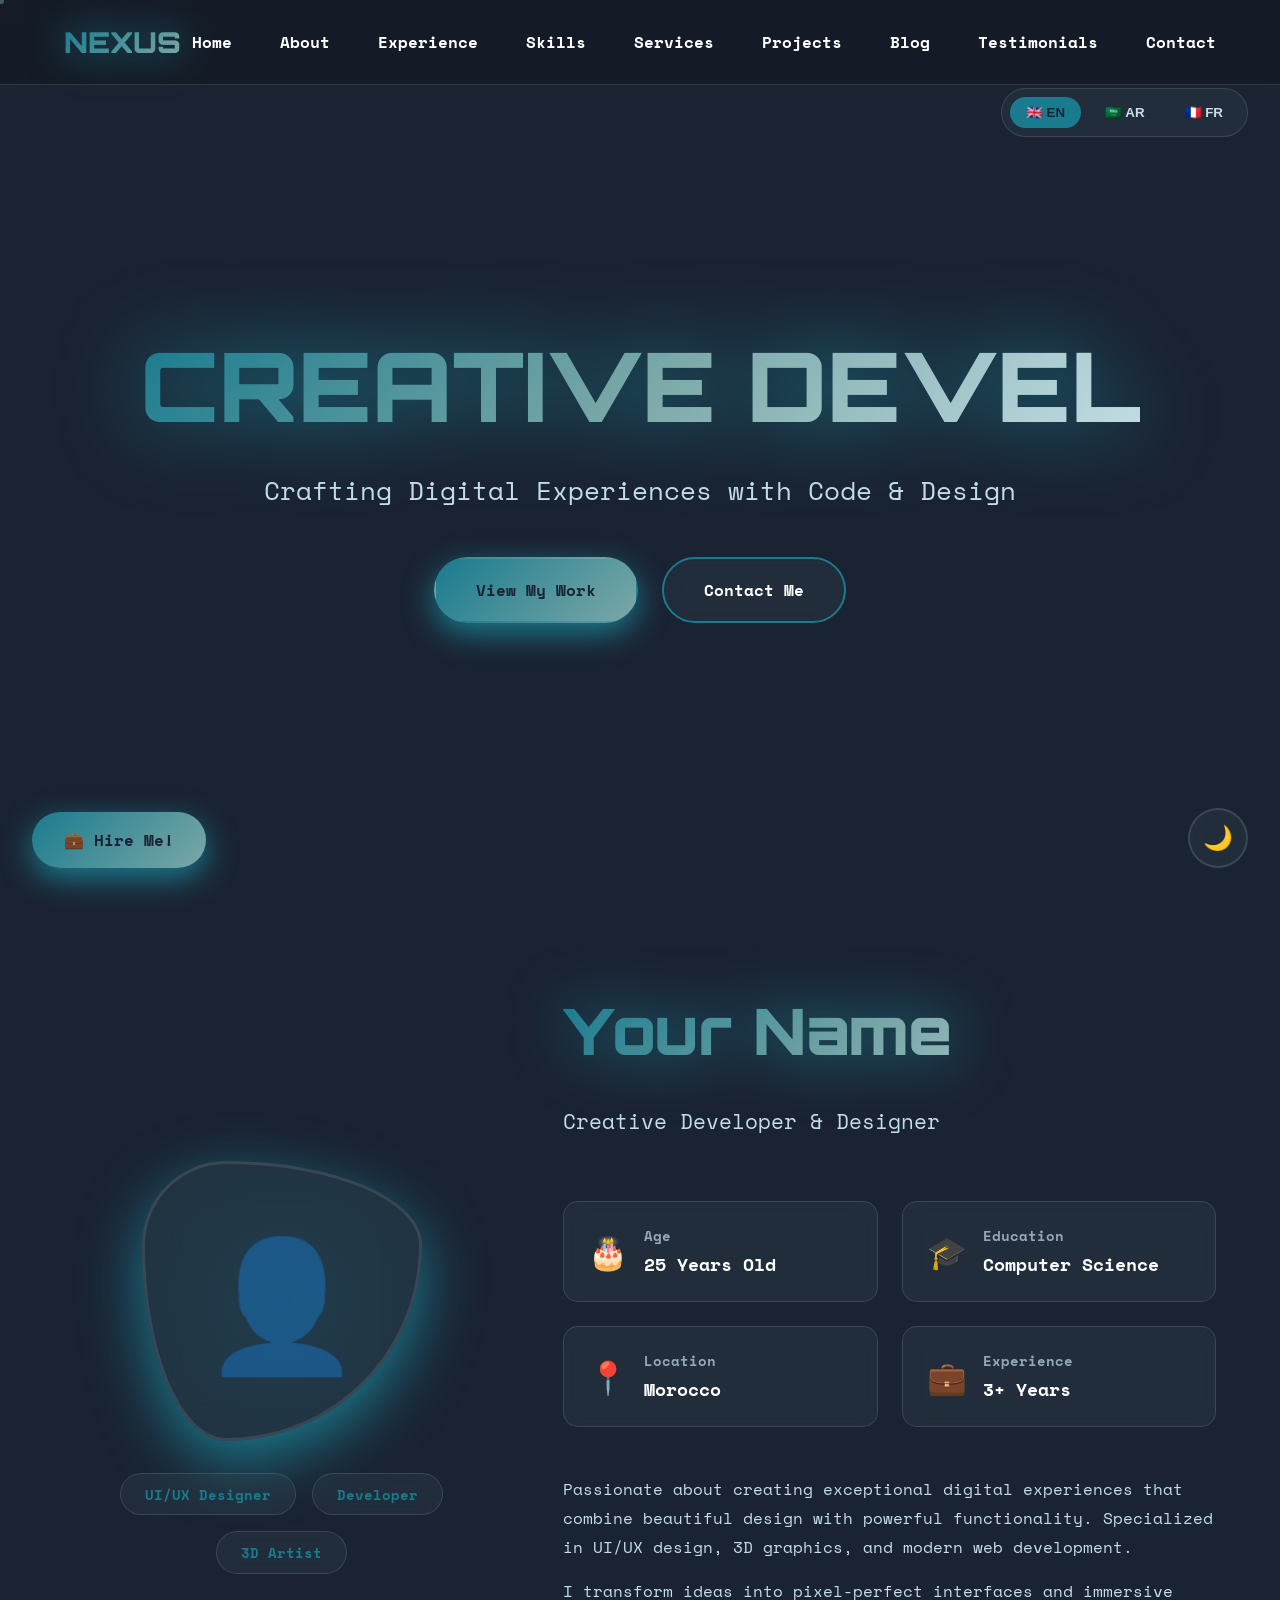
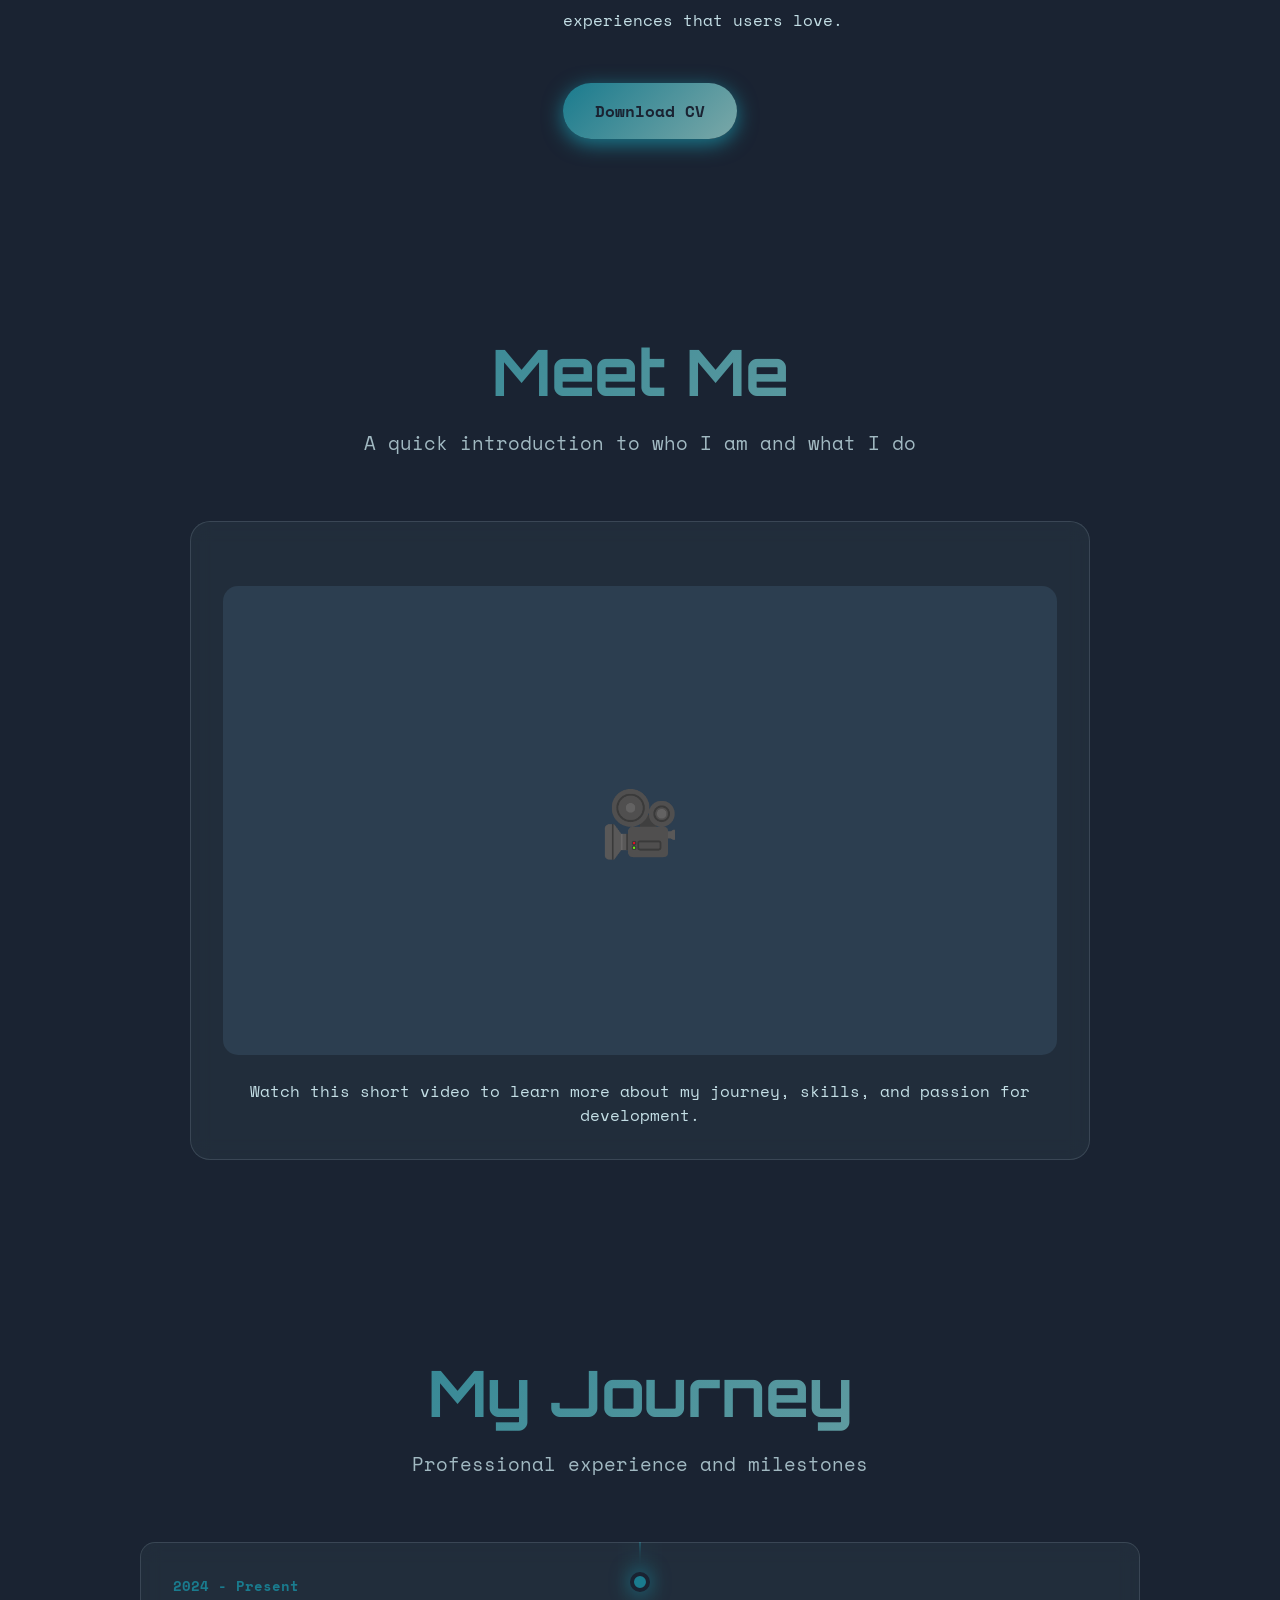
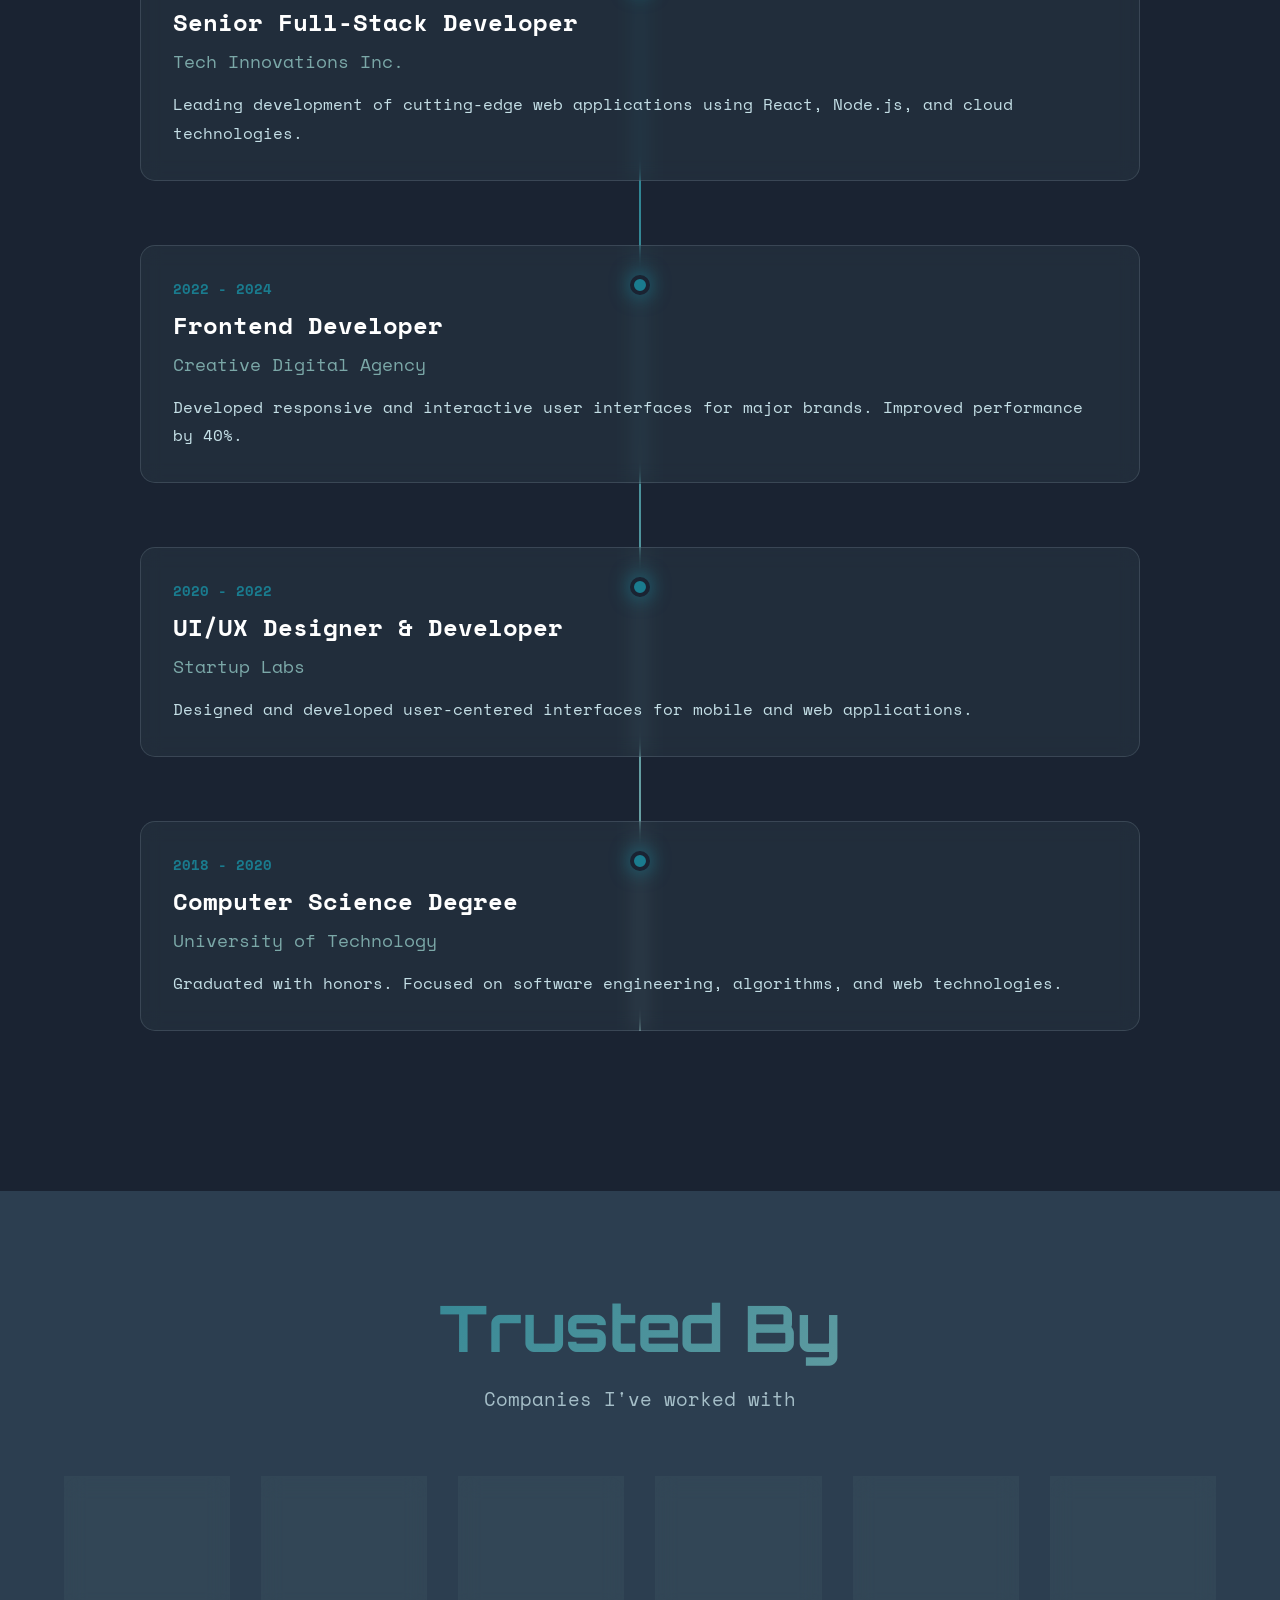
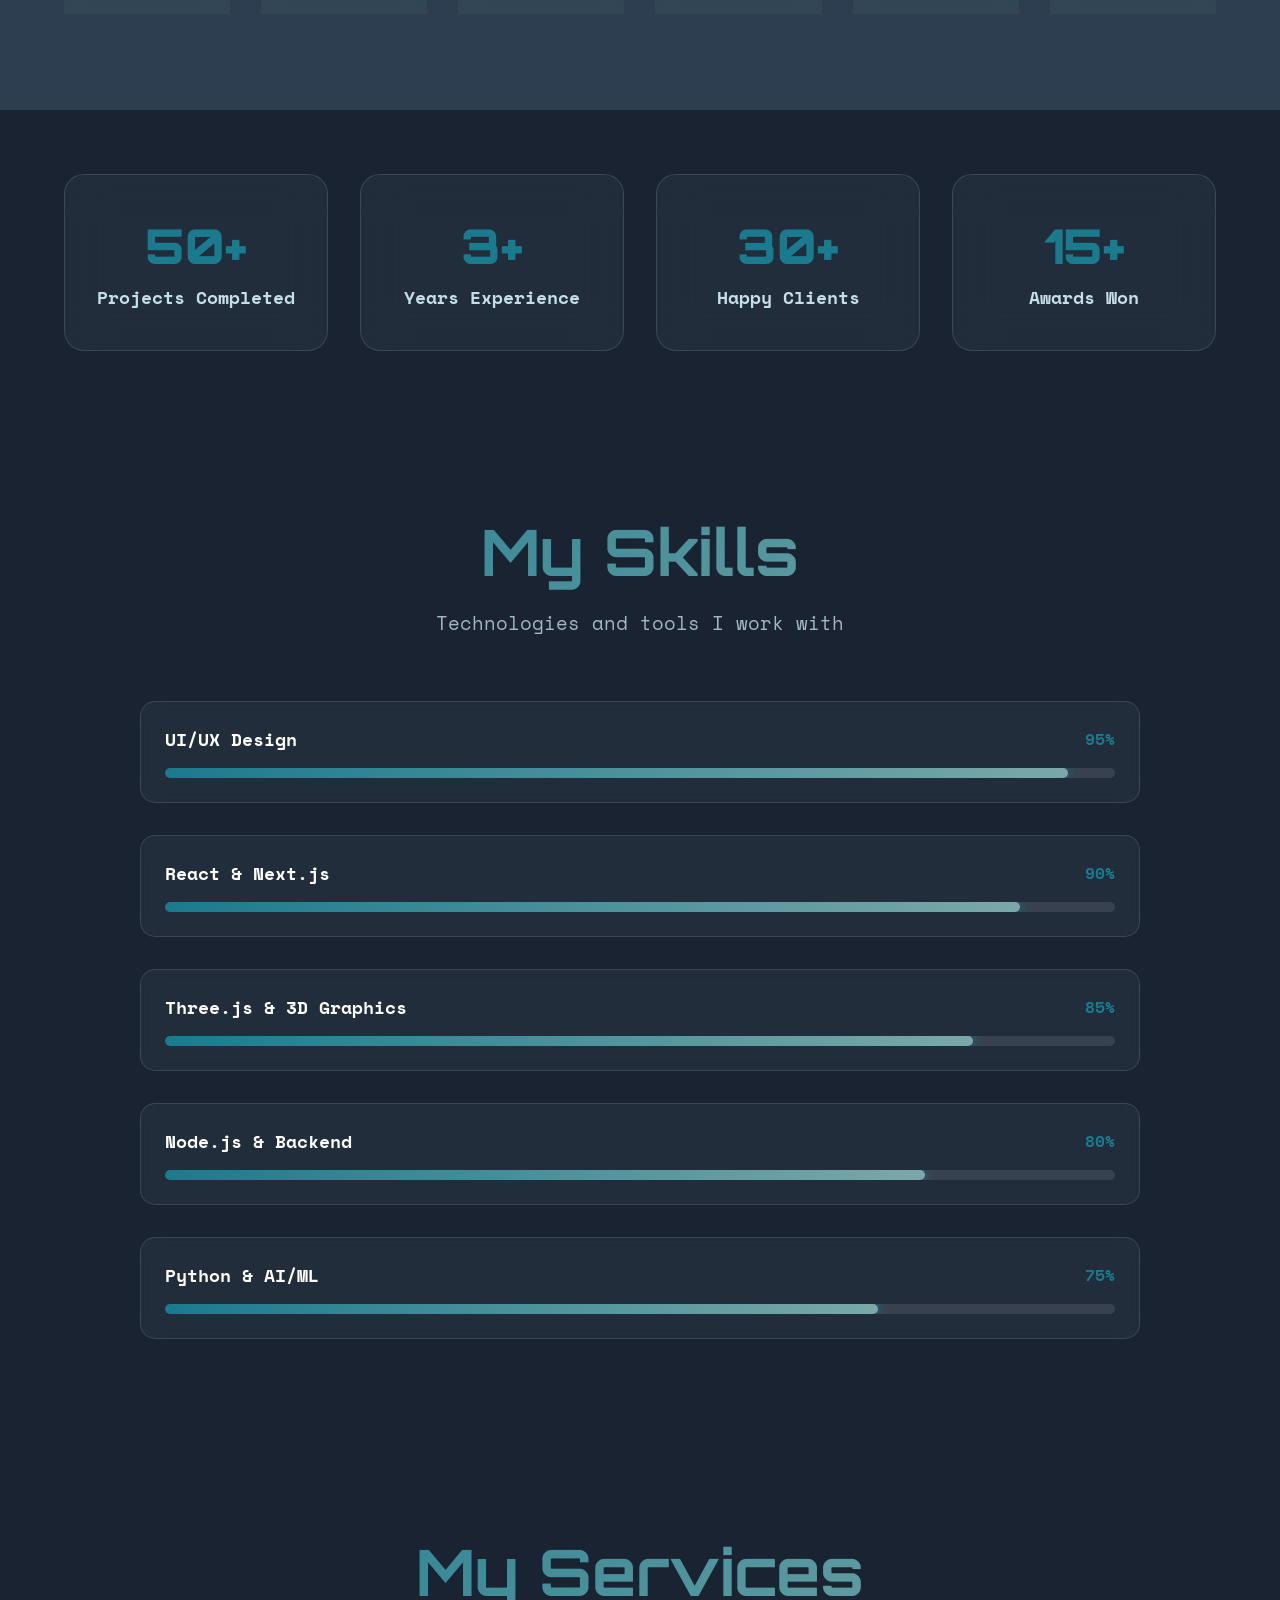
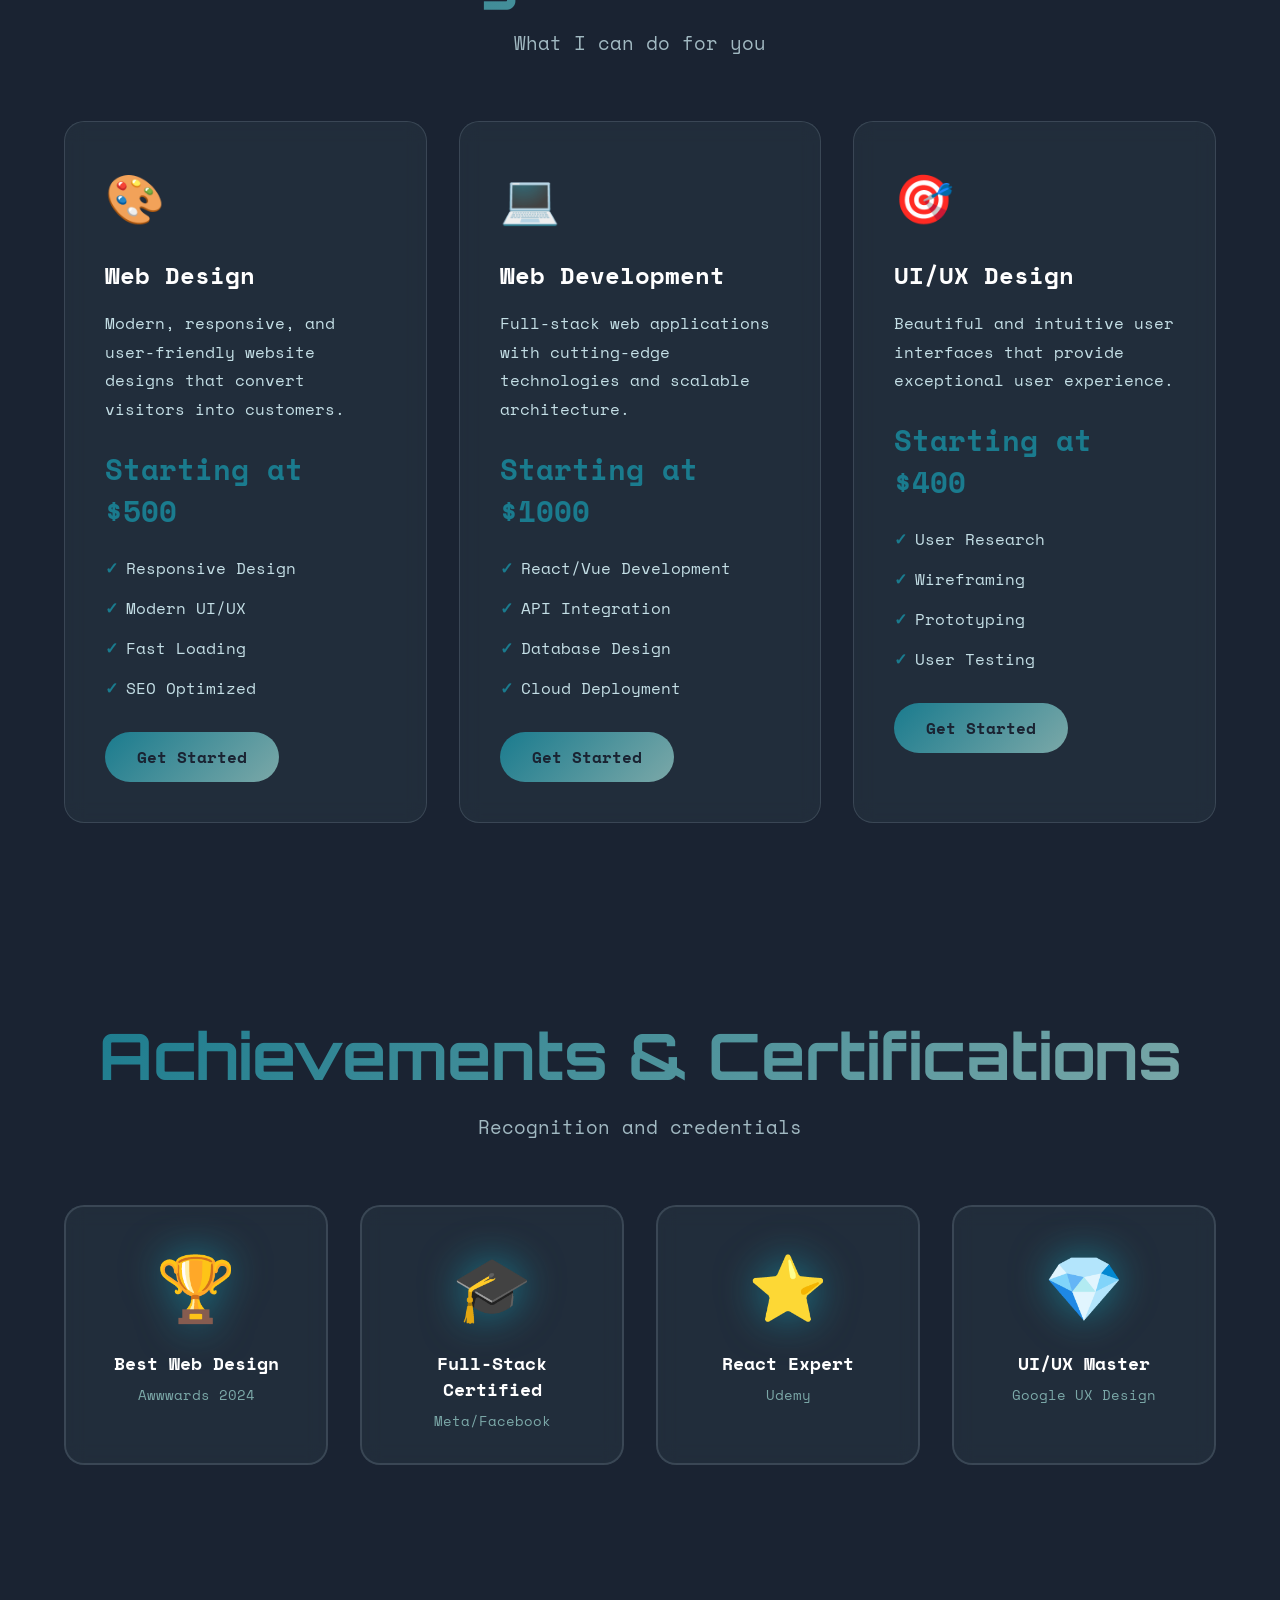
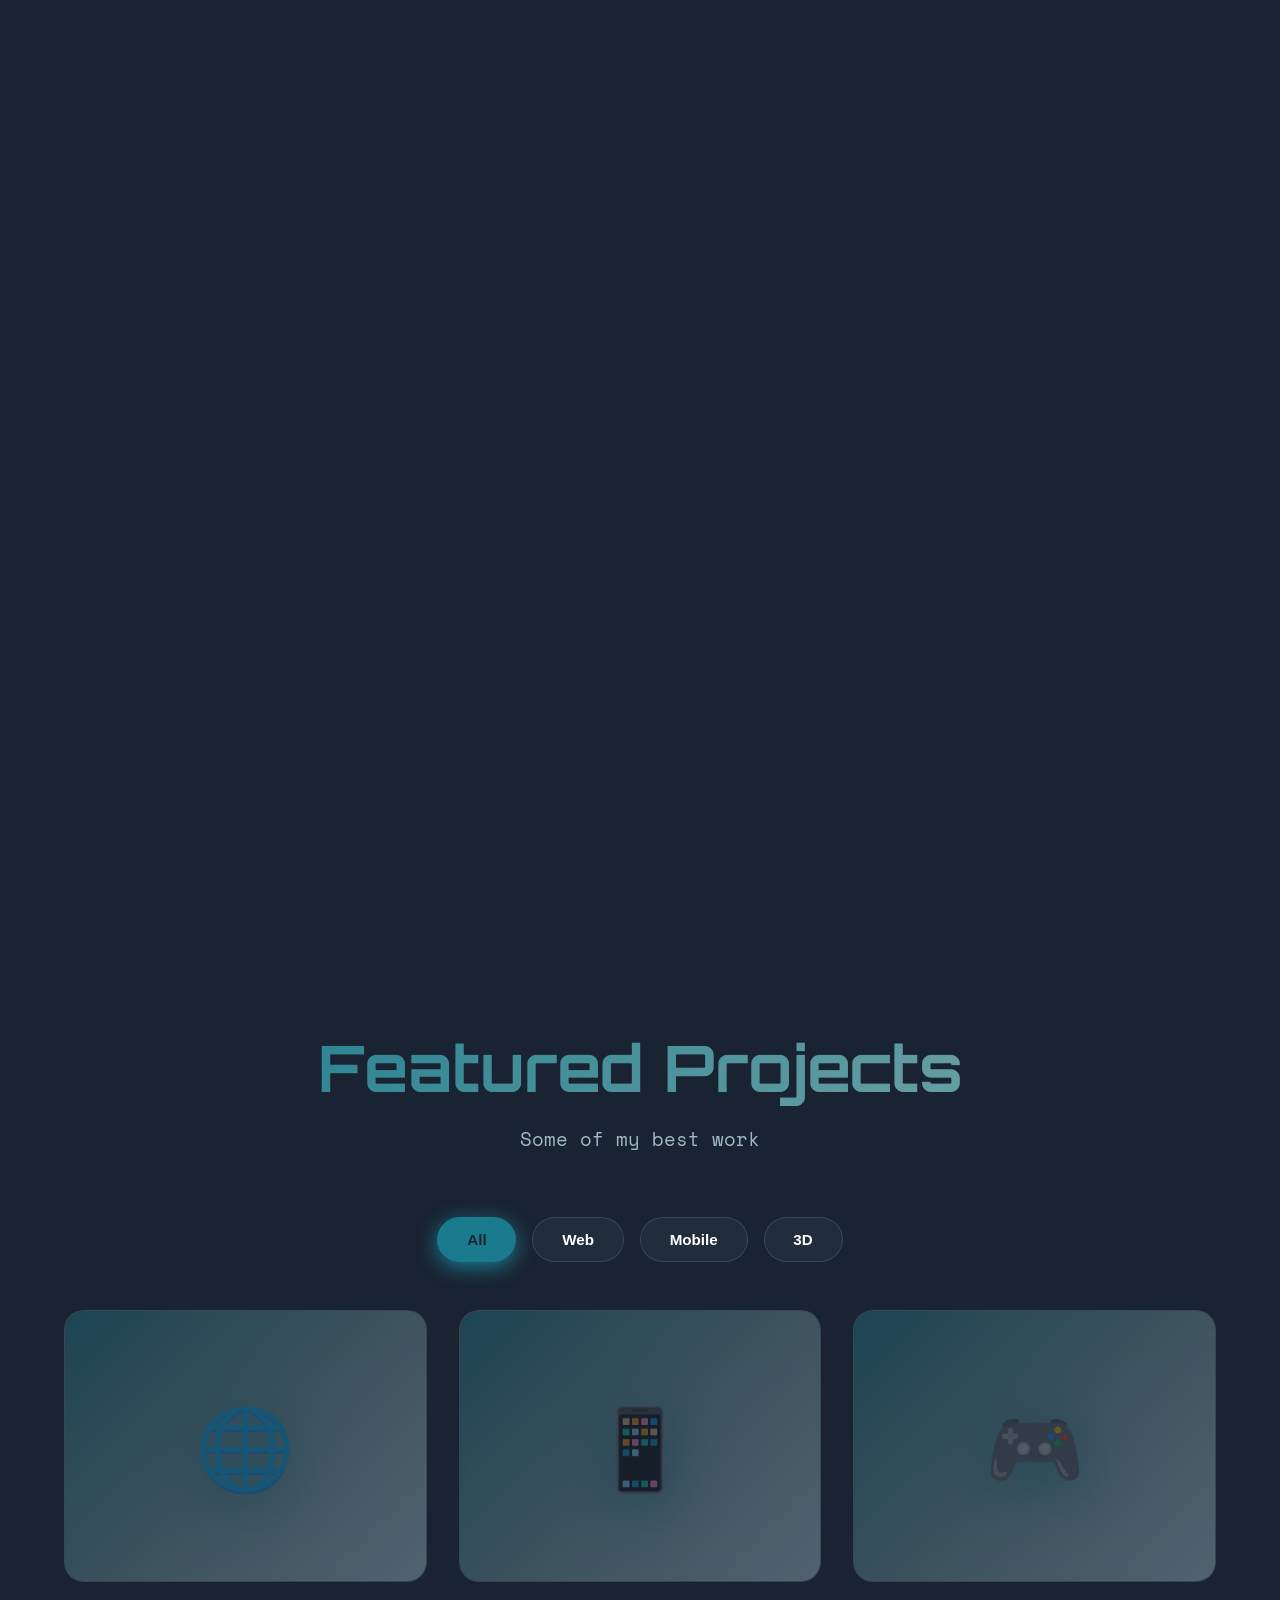
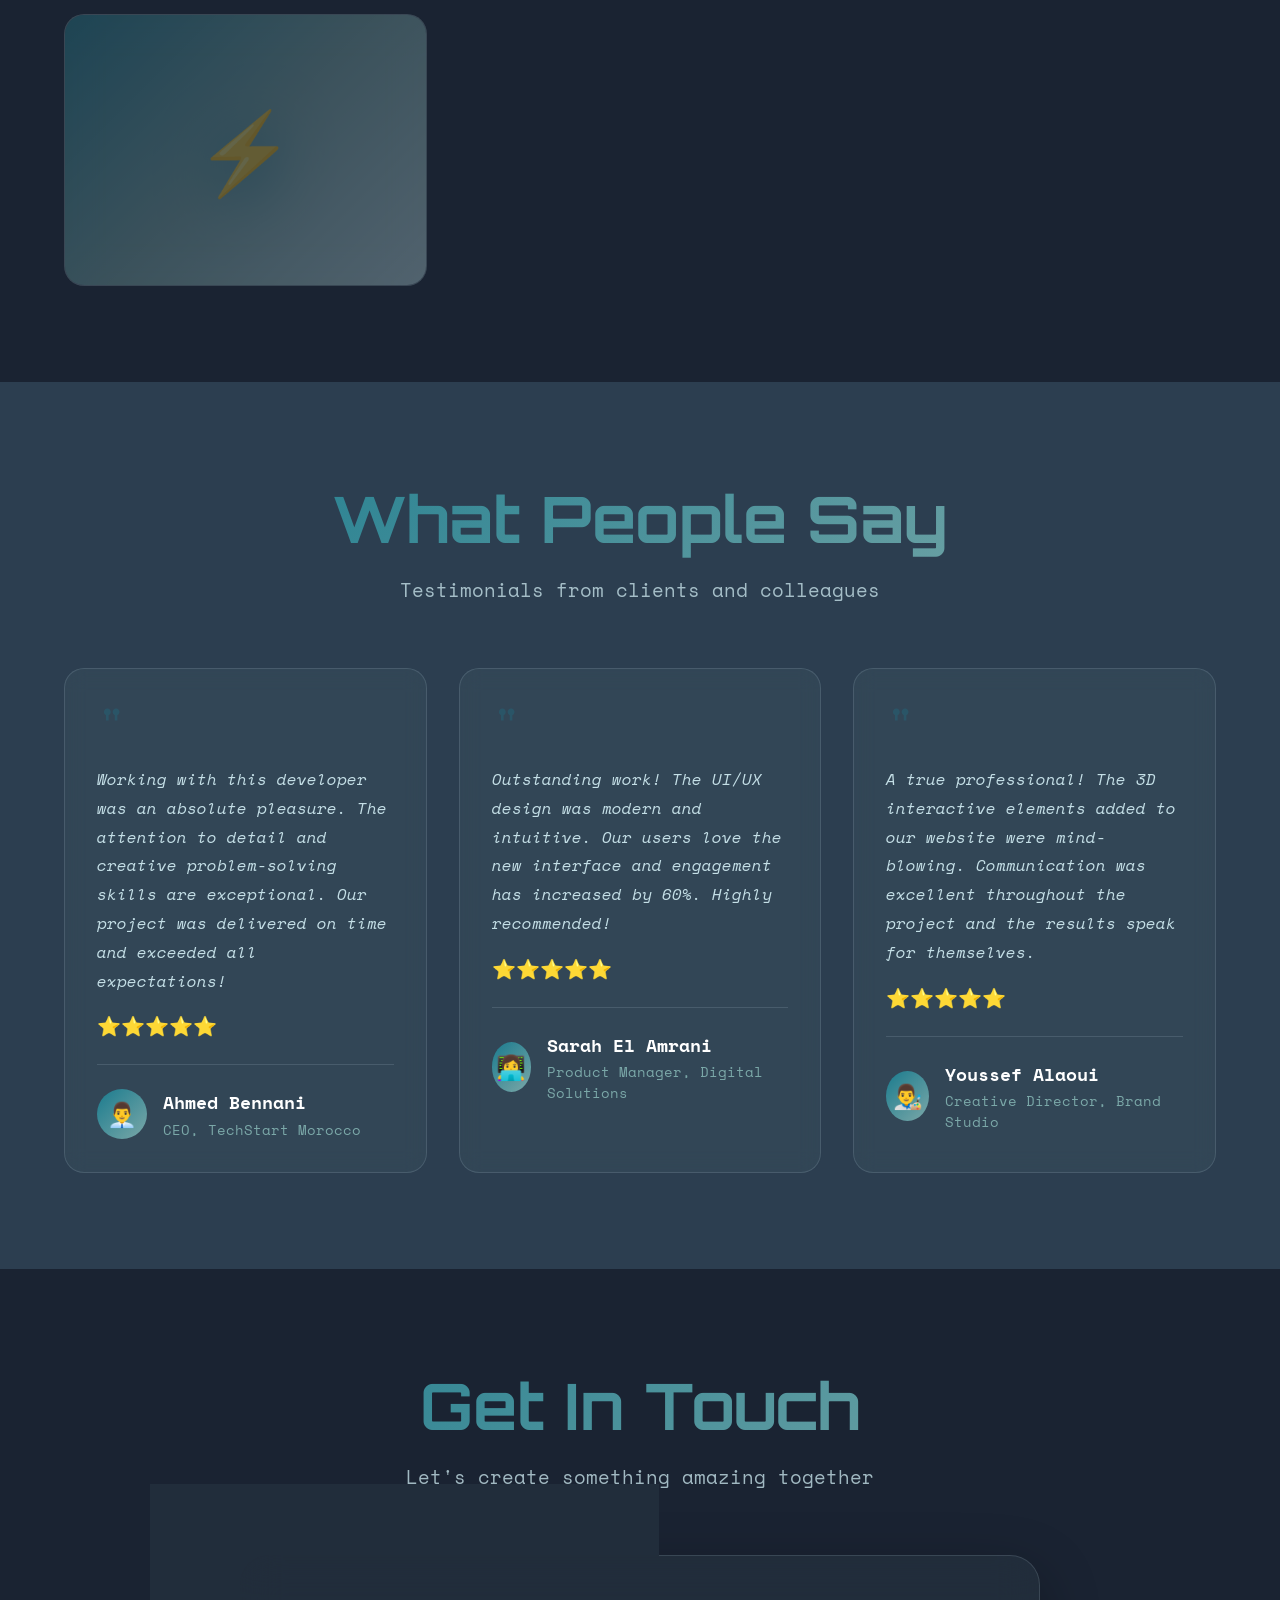
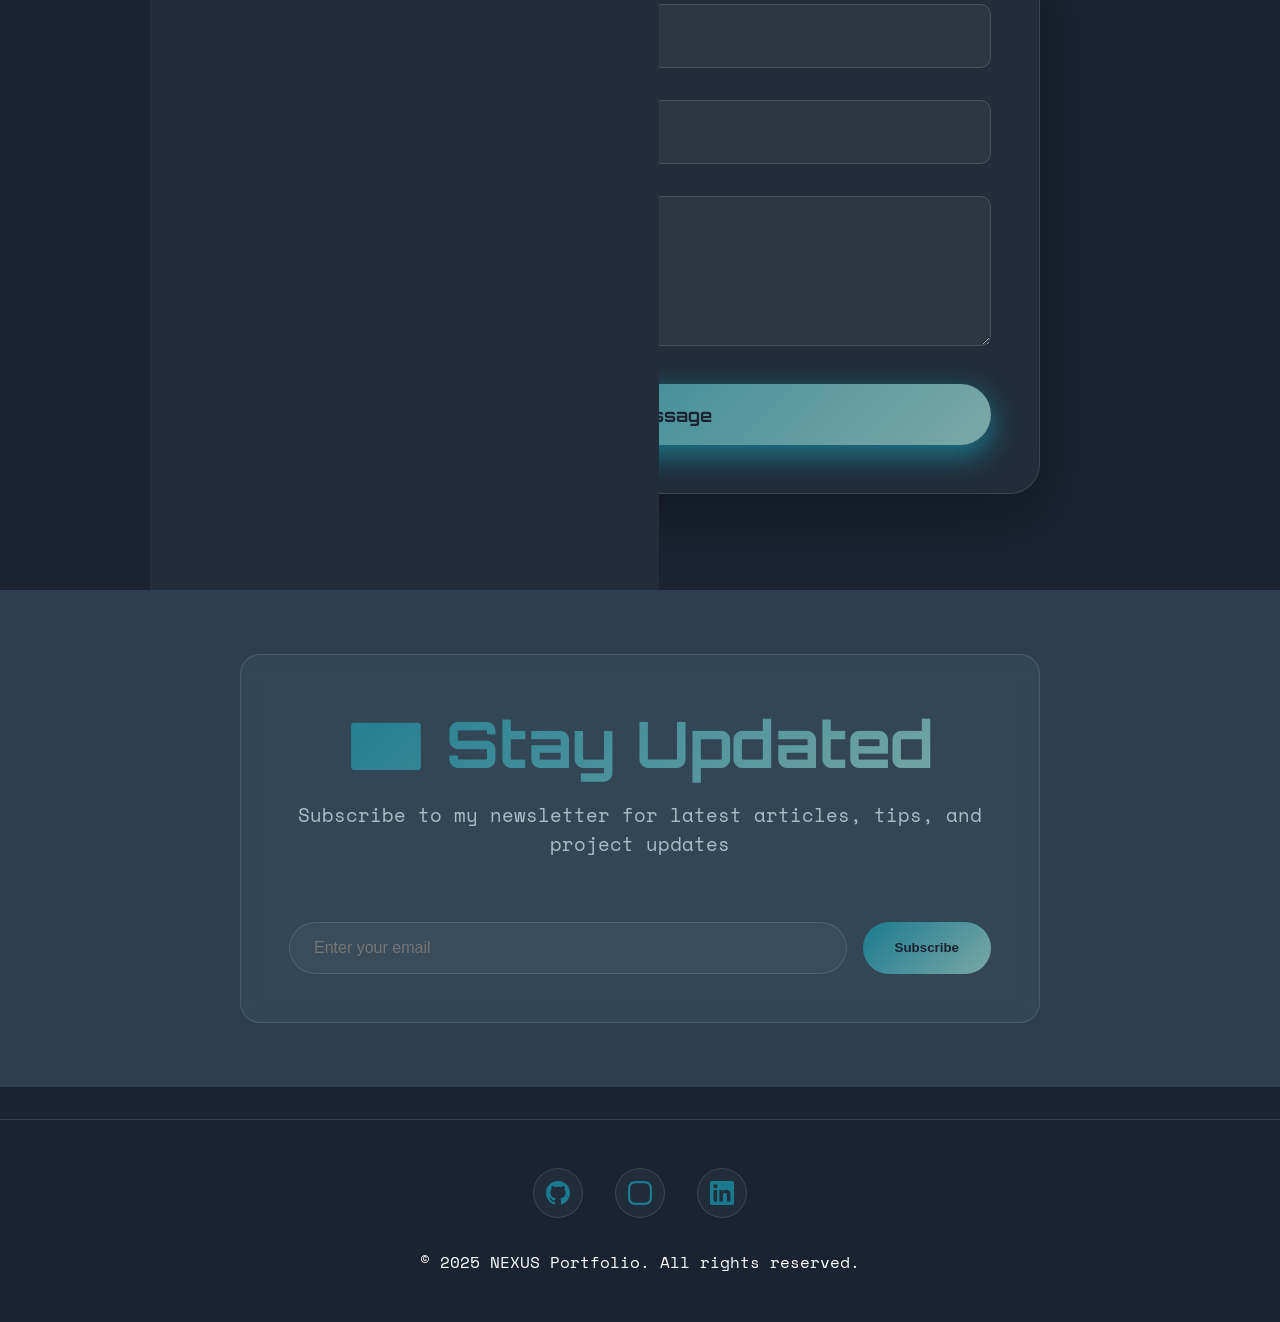
==== commit fd14b19d: "Update index.html" ====
--- a/index.html
+++ b/index.html
@@ -3,19 +3,30 @@
 <head>
     <meta charset="UTF-8">
     <meta name="viewport" content="width=device-width, initial-scale=1.0, maximum-scale=5.0, user-scalable=yes">
+    <meta name="description" content="Professional portfolio showcasing innovative web development projects, UI/UX design, and cutting-edge solutions.">
+    <meta name="keywords" content="web developer, portfolio, UI/UX designer, full-stack developer, creative developer">
+    <meta name="author" content="Your Name">
     
-    <!-- SEO Meta Tags (بدون معلومات شخصية) -->
-    <title>NEXUS · Interactive Code Environment</title>
-    <meta name="description" content="Professional portfolio template with live code editor simulation">
-    <meta name="theme-color" content="#1a7b8e">
+    <!-- Open Graph / Facebook -->
+    <meta property="og:type" content="website">
+    <meta property="og:title" content="NEXUS · Ultimate Portfolio">
+    <meta property="og:description" content="Professional portfolio showcasing innovative web development projects and creative solutions.">
+    <meta property="og:image" content="https://yourdomain.com/og-image.jpg">
     
-    <!-- Fonts & Icons -->
-    <link href="https://fonts.googleapis.com/css2?family=Orbitron:wght@400;700;900&family=Space+Mono:wght@400;700&display=swap" rel="stylesheet">
+    <!-- Twitter -->
+    <meta name="twitter:card" content="summary_large_image">
+    <meta name="twitter:title" content="NEXUS · Ultimate Portfolio">
+    <meta name="twitter:description" content="Professional portfolio showcasing innovative web development projects.">
+    
+    <!-- Favicon -->
+    <link rel="icon" type="image/svg+xml" href="data:image/svg+xml,<svg xmlns='http://www.w3.org/2000/svg' viewBox='0 0 100 100'><text y='0.9em' font-size='90'>🚀</text></svg>">
+    
+    <title>NEXUS · ultimate portfolio</title>
     
     <style>
-        /* ===== GLOBAL DESIGN SYSTEM ===== */
+        @import url('https://fonts.googleapis.com/css2?family=Orbitron:wght@400;700;900&family=Space+Mono:wght@400;700&display=swap');
+        
         :root {
-            /* Dark Mode - Default */
             --primary: #1a7b8e;
             --secondary: #7ba8a8;
             --accent: #c4dfe6;
@@ -26,13 +37,6 @@
             --glass-border: rgba(196, 223, 230, 0.15);
             --text-primary: #ffffff;
             --text-secondary: #c4dfe6;
-            --success: #00b894;
-            --warning: #fdcb6e;
-            --error: #d63031;
-            --transition: all 0.3s cubic-bezier(0.25, 0.46, 0.45, 0.94);
-            --shadow-sm: 0 5px 20px rgba(0,0,0,0.1);
-            --shadow-md: 0 10px 30px rgba(0,0,0,0.15);
-            --shadow-lg: 0 20px 60px rgba(0,0,0,0.2);
         }
         
         [data-theme="light"] {
@@ -62,10 +66,9 @@
             transition: background 0.5s ease, color 0.5s ease;
             width: 100%;
             position: relative;
-            line-height: 1.6;
-        }
-        
-        /* ===== ADVANCED LOADING SCREEN ===== */
+        }
+        
+        /* Loading Screen */
         .loading-screen {
             position: fixed;
             top: 0;
@@ -78,22 +81,23 @@
             align-items: center;
             justify-content: center;
             z-index: 10000;
-            transition: opacity 0.8s cubic-bezier(0.77, 0, 0.175, 1), visibility 0.8s;
+            transition: opacity 0.5s ease, visibility 0.5s ease;
+            pointer-events: all;
         }
         
         .loading-screen.hidden {
             opacity: 0;
             visibility: hidden;
+            pointer-events: none;
         }
         
         .loader {
-            width: 120px;
-            height: 120px;
+            width: 100px;
+            height: 100px;
             border: 4px solid var(--glass-border);
             border-top: 4px solid var(--primary);
             border-radius: 50%;
-            animation: spin 1.2s cubic-bezier(0.68, -0.55, 0.265, 1.55) infinite;
-            box-shadow: 0 0 30px var(--primary);
+            animation: spin 1s linear infinite;
         }
         
         @keyframes spin {
@@ -104,75 +108,18 @@
         .loading-text {
             margin-top: 2rem;
             font-family: 'Orbitron', sans-serif;
-            font-size: 1.8rem;
-            letter-spacing: 4px;
-            background: linear-gradient(135deg, var(--primary), var(--accent));
-            -webkit-background-clip: text;
-            background-clip: text;
-            -webkit-text-fill-color: transparent;
-            animation: pulse 2s ease infinite;
-        }
-        
-        @keyframes pulse {
-            0%, 100% { opacity: 1; }
-            50% { opacity: 0.7; }
+            font-size: 1.5rem;
+            color: var(--primary);
         }
         
         .loading-percentage {
-            margin-top: 1.5rem;
-            font-size: 2.5rem;
-            font-weight: 900;
+            margin-top: 1rem;
+            font-size: 2rem;
+            font-weight: 700;
             color: var(--accent);
-            text-shadow: 0 0 20px var(--primary);
-        }
-        
-        /* ===== OFFLINE INDICATOR ===== */
-        .offline-indicator {
-            position: fixed;
-            top: 0;
-            left: 0;
-            right: 0;
-            background: linear-gradient(135deg, var(--error), #c0392b);
-            color: white;
-            text-align: center;
-            padding: 1rem;
-            z-index: 10001;
-            transform: translateY(-100%);
-            transition: transform 0.4s cubic-bezier(0.68, -0.55, 0.265, 1.55);
-            font-weight: 700;
-            backdrop-filter: blur(10px);
-            border-bottom: 2px solid rgba(255,255,255,0.2);
-        }
-        
-        .offline-indicator.show {
-            transform: translateY(0);
-        }
-        
-        /* ===== TOAST NOTIFICATION ===== */
-        .toast-notification {
-            position: fixed;
-            bottom: 2rem;
-            left: 50%;
-            transform: translateX(-50%) translateY(100px);
-            background: var(--glass-bg);
-            backdrop-filter: blur(20px);
-            border: 2px solid var(--primary);
-            border-radius: 50px;
-            padding: 1rem 2rem;
-            color: var(--text-primary);
-            font-weight: 700;
-            box-shadow: var(--shadow-lg);
-            z-index: 10002;
-            animation: slideUp 0.4s cubic-bezier(0.68, -0.55, 0.265, 1.55) forwards;
-        }
-        
-        @keyframes slideUp {
-            to {
-                transform: translateX(-50%) translateY(0);
-            }
-        }
-        
-        /* ===== PARTICLE CANVAS ===== */
+        }
+        
+        /* Particle Canvas */
         #particleCanvas {
             position: fixed;
             top: 0;
@@ -181,52 +128,9 @@
             height: 100%;
             z-index: 0;
             pointer-events: none;
-            will-change: transform;
-        }
-        
-        @media (prefers-reduced-motion: reduce) {
-            #particleCanvas {
-                display: none;
-            }
-        }
-        
-        /* ===== CUSTOM CURSOR (Desktop only) ===== */
-        .cursor {
-            width: 24px;
-            height: 24px;
-            border: 2px solid var(--primary);
-            border-radius: 50%;
-            position: fixed;
-            pointer-events: none;
-            z-index: 9999;
-            transition: transform 0.15s ease, border-color 0.2s, background 0.2s;
-            box-shadow: 0 0 25px var(--primary);
-            top: 0;
-            left: 0;
-            mix-blend-mode: difference;
-        }
-        
-        .cursor-follower {
-            width: 50px;
-            height: 50px;
-            border: 1px solid rgba(196, 223, 230, 0.3);
-            border-radius: 50%;
-            position: fixed;
-            pointer-events: none;
-            z-index: 9998;
-            top: 0;
-            left: 0;
-            transition: all 0.08s ease;
-            backdrop-filter: blur(2px);
-        }
-        
-        @media (max-width: 768px) {
-            .cursor, .cursor-follower {
-                display: none !important;
-            }
-        }
-        
-        /* ===== SCROLL PROGRESS ===== */
+        }
+        
+        /* Scroll Progress Bar */
         .scroll-progress {
             position: fixed;
             top: 0;
@@ -236,18 +140,18 @@
             background: linear-gradient(90deg, var(--primary), var(--secondary), var(--accent));
             z-index: 1001;
             transition: width 0.1s ease;
-            box-shadow: 0 0 20px var(--primary);
-        }
-        
-        /* ===== NAVIGATION ===== */
+            box-shadow: 0 0 10px var(--primary);
+        }
+        
+        /* Navigation */
         nav {
             position: fixed;
             top: 0;
             width: 100%;
             padding: 1.5rem 5%;
             z-index: 1000;
-            backdrop-filter: blur(20px);
-            background: rgba(26, 35, 50, 0.3);
+            backdrop-filter: blur(10px);
+            background: rgba(10, 10, 15, 0.3);
             border-bottom: 1px solid var(--glass-border);
             animation: slideDown 0.8s ease;
         }
@@ -280,25 +184,13 @@
             -webkit-text-fill-color: transparent;
             filter: drop-shadow(0 0 20px var(--primary));
             animation: glow 3s ease-in-out infinite;
-            position: relative;
-        }
-        
-        .logo::after {
-            content: '';
-            position: absolute;
-            bottom: -5px;
-            left: 0;
-            width: 100%;
-            height: 2px;
-            background: linear-gradient(90deg, transparent, var(--primary), transparent);
         }
         
         @keyframes glow {
             0%, 100% { filter: drop-shadow(0 0 20px var(--primary)); }
-            50% { filter: drop-shadow(0 0 40px var(--primary)) brightness(1.2); }
-        }
-        
-        /* ===== HAMBURGER ADVANCED ===== */
+            50% { filter: drop-shadow(0 0 30px var(--primary)) brightness(1.2); }
+        }
+        
         .hamburger {
             display: none;
             flex-direction: column;
@@ -307,20 +199,14 @@
             background: var(--glass-bg);
             backdrop-filter: blur(10px);
             border: 1px solid var(--glass-border);
-            border-radius: 12px;
-            padding: 0.8rem;
+            border-radius: 8px;
+            padding: 0.7rem;
             z-index: 1002;
             position: relative;
-            width: 52px;
-            height: 52px;
+            width: 48px;
+            height: 48px;
             justify-content: center;
             align-items: center;
-            transition: var(--transition);
-        }
-        
-        .hamburger:hover {
-            border-color: var(--primary);
-            box-shadow: 0 0 20px var(--primary);
         }
         
         .hamburger span {
@@ -328,7 +214,7 @@
             height: 3px;
             background: var(--primary);
             border-radius: 3px;
-            transition: all 0.3s cubic-bezier(0.68, -0.55, 0.265, 1.55);
+            transition: all 0.3s ease;
             box-shadow: 0 0 10px var(--primary);
             display: block;
         }
@@ -339,7 +225,7 @@
         
         .hamburger.active span:nth-child(2) {
             opacity: 0;
-            transform: translateX(-30px);
+            transform: translateX(-20px);
         }
         
         .hamburger.active span:nth-child(3) {
@@ -357,33 +243,25 @@
             text-decoration: none;
             font-weight: 700;
             position: relative;
-            transition: var(--transition);
+            transition: color 0.3s;
             font-size: 1rem;
-            padding: 0.5rem 0;
         }
         
         .nav-links a::after {
             content: '';
             position: absolute;
-            bottom: 0;
+            bottom: -5px;
             left: 0;
             width: 0;
             height: 2px;
             background: linear-gradient(90deg, var(--primary), var(--secondary));
-            transition: width 0.3s ease;
-        }
-        
-        .nav-links a:hover::after,
-        .nav-links a.active-section::after {
+            transition: width 0.3s;
+        }
+        
+        .nav-links a:hover::after {
             width: 100%;
         }
         
-        .nav-links a.active-section {
-            color: var(--primary);
-            text-shadow: 0 0 10px var(--primary);
-        }
-        
-        /* ===== MENU OVERLAY ===== */
         .menu-overlay {
             position: fixed;
             top: 0;
@@ -391,10 +269,10 @@
             width: 100%;
             height: 100vh;
             background: rgba(0, 0, 0, 0.7);
-            backdrop-filter: blur(8px);
+            backdrop-filter: blur(5px);
             opacity: 0;
             visibility: hidden;
-            transition: all 0.4s ease;
+            transition: all 0.3s ease;
             z-index: 999;
         }
         
@@ -403,14 +281,14 @@
             visibility: visible;
         }
         
-        /* ===== HERO SECTION ===== */
+        /* Hero Section - FIXED PADDING FOR MOBILE */
         .hero {
             position: relative;
             min-height: 100vh;
             display: flex;
             align-items: center;
             justify-content: center;
-            padding: 8rem 5% 4rem;
+            padding: 120px 5% 4rem;
             z-index: 1;
         }
         
@@ -422,14 +300,14 @@
         
         .hero h1 {
             font-family: 'Orbitron', sans-serif;
-            font-size: clamp(2.5rem, 8vw, 6rem);
+            font-size: clamp(2.2rem, 8vw, 6rem);
             font-weight: 900;
-            margin-bottom: 1.5rem;
+            margin-bottom: 1rem;
             background: linear-gradient(135deg, var(--primary), var(--secondary), var(--accent));
             -webkit-background-clip: text;
             background-clip: text;
             -webkit-text-fill-color: transparent;
-            filter: drop-shadow(0 0 50px var(--primary));
+            filter: drop-shadow(0 0 40px var(--primary));
             line-height: 1.1;
             word-break: break-word;
         }
@@ -454,13 +332,11 @@
         }
         
         .hero p {
-            font-size: clamp(1.1rem, 2vw, 1.8rem);
+            font-size: clamp(1rem, 2vw, 1.8rem);
             margin-bottom: 3rem;
             color: var(--text-secondary);
-            text-shadow: 0 0 20px rgba(0,0,0,0.3);
-        }
-        
-        /* ===== CTA BUTTONS ===== */
+        }
+        
         .cta-buttons {
             display: flex;
             gap: 1.5rem;
@@ -470,17 +346,14 @@
         
         .cta-button {
             display: inline-block;
-            padding: 1.2rem 2.8rem;
+            padding: 1.2rem 2.5rem;
             text-decoration: none;
             font-weight: 700;
             border-radius: 50px;
             position: relative;
             overflow: hidden;
-            transition: var(--transition);
+            transition: all 0.3s;
             font-size: 1rem;
-            letter-spacing: 1px;
-            border: none;
-            cursor: pointer;
         }
         
         .cta-button.primary {
@@ -491,8 +364,8 @@
         }
         
         .cta-button.primary:hover {
-            transform: translateY(-5px);
-            box-shadow: 0 20px 50px var(--primary);
+            transform: translateY(-3px);
+            box-shadow: 0 15px 40px var(--primary);
         }
         
         .cta-button.secondary {
@@ -511,72 +384,43 @@
             height: 0;
             border-radius: 50%;
             background: var(--primary);
-            transition: width 0.6s, height 0.6s, top 0.6s, left 0.6s;
+            transition: width 0.5s, height 0.5s, top 0.5s, left 0.5s;
             transform: translate(-50%, -50%);
             z-index: -1;
         }
         
         .cta-button.secondary:hover::before {
-            width: 400px;
-            height: 400px;
+            width: 300px;
+            height: 300px;
         }
         
         .cta-button.secondary:hover {
-            transform: translateY(-5px);
-            box-shadow: 0 15px 40px var(--primary);
+            transform: translateY(-3px);
+            box-shadow: 0 10px 40px var(--primary);
             color: var(--dark);
         }
         
-        /* ===== SECTION STYLES ===== */
-        .about-section,
-        .skills-section,
-        .projects-section,
-        .contact-section {
-            padding: 8rem 5%;
-            position: relative;
+        /* About Section */
+        .about-section {
+            position: relative;
+            padding: 6rem 5%;
             z-index: 1;
         }
         
-        .section-title {
-            font-family: 'Orbitron', sans-serif;
-            font-size: clamp(2.5rem, 5vw, 4rem);
-            text-align: center;
-            margin-bottom: 1.5rem;
-            background: linear-gradient(135deg, var(--primary), var(--secondary));
-            -webkit-background-clip: text;
-            background-clip: text;
-            -webkit-text-fill-color: transparent;
-            position: relative;
-        }
-        
-        .section-title::after {
-            content: '';
-            position: absolute;
-            bottom: -15px;
-            left: 50%;
-            transform: translateX(-50%);
-            width: 80px;
-            height: 3px;
-            background: linear-gradient(90deg, var(--primary), var(--secondary));
-            border-radius: 3px;
-        }
-        
-        .section-subtitle {
-            text-align: center;
-            font-size: 1.2rem;
-            color: var(--text-secondary);
-            margin-bottom: 5rem;
-            opacity: 0.9;
-        }
-        
-        /* ===== ABOUT GRID ===== */
         .about-container {
             max-width: 1200px;
             margin: 0 auto;
             display: grid;
             grid-template-columns: 1fr 1.5fr;
-            gap: 5rem;
+            gap: 4rem;
             align-items: center;
+        }
+        
+        .profile-section {
+            display: flex;
+            flex-direction: column;
+            align-items: center;
+            gap: 2rem;
         }
         
         .profile-image-wrapper {
@@ -586,12 +430,12 @@
         
         @keyframes float {
             0%, 100% { transform: translateY(0); }
-            50% { transform: translateY(-25px); }
+            50% { transform: translateY(-20px); }
         }
         
         .profile-image {
-            width: 320px;
-            height: 320px;
+            width: 280px;
+            height: 280px;
             border-radius: 30% 70% 70% 30% / 30% 30% 70% 70%;
             background: var(--glass-bg);
             backdrop-filter: blur(20px);
@@ -601,8 +445,8 @@
             justify-content: center;
             position: relative;
             overflow: hidden;
-            box-shadow: 0 25px 70px var(--primary);
-            animation: morph 10s ease-in-out infinite;
+            box-shadow: 0 20px 60px var(--primary);
+            animation: morph 8s ease-in-out infinite;
         }
         
         @keyframes morph {
@@ -614,8 +458,7 @@
         
         .image-placeholder {
             font-size: 8rem;
-            opacity: 0.6;
-            filter: drop-shadow(0 0 30px var(--primary));
+            opacity: 0.5;
         }
         
         .glow-effect {
@@ -625,8 +468,8 @@
             width: 200%;
             height: 200%;
             background: radial-gradient(circle, var(--primary) 0%, transparent 70%);
-            opacity: 0.15;
-            animation: rotate 15s linear infinite;
+            opacity: 0.2;
+            animation: rotate 10s linear infinite;
         }
         
         @keyframes rotate {
@@ -634,135 +477,257 @@
             to { transform: rotate(360deg); }
         }
         
-        /* ===== INFO CARDS ===== */
+        .social-badges {
+            display: flex;
+            flex-wrap: wrap;
+            gap: 1rem;
+            justify-content: center;
+        }
+        
+        .badge {
+            padding: 0.6rem 1.5rem;
+            background: var(--glass-bg);
+            backdrop-filter: blur(10px);
+            border: 1px solid var(--glass-border);
+            border-radius: 25px;
+            font-size: 0.9rem;
+            font-weight: 700;
+            color: var(--primary);
+            transition: all 0.3s;
+        }
+        
+        .badge:hover {
+            transform: translateY(-3px);
+            box-shadow: 0 5px 20px var(--primary);
+            border-color: var(--primary);
+        }
+        
+        .info-section {
+            display: flex;
+            flex-direction: column;
+            gap: 2rem;
+        }
+        
+        .name-title {
+            font-family: 'Orbitron', sans-serif;
+            font-size: clamp(2rem, 5vw, 4rem);
+            font-weight: 900;
+            margin-bottom: 0.5rem;
+            background: linear-gradient(135deg, var(--primary), var(--secondary), var(--accent));
+            -webkit-background-clip: text;
+            background-clip: text;
+            -webkit-text-fill-color: transparent;
+            filter: drop-shadow(0 0 30px var(--primary));
+            line-height: 1.1;
+            text-align: left;
+        }
+        
+        .tagline {
+            font-size: 1.3rem;
+            color: var(--text-secondary);
+            margin-bottom: 1rem;
+            text-align: left;
+        }
+        
         .info-grid {
             display: grid;
             grid-template-columns: repeat(2, 1fr);
-            gap: 1.8rem;
-            margin: 2rem 0;
+            gap: 1.5rem;
+            margin: 1rem 0;
         }
         
         .info-card {
             background: var(--glass-bg);
             backdrop-filter: blur(10px);
             border: 1px solid var(--glass-border);
-            border-radius: 20px;
-            padding: 1.8rem;
+            border-radius: 15px;
+            padding: 1.5rem;
             display: flex;
             align-items: center;
-            gap: 1.2rem;
-            transition: var(--transition);
+            gap: 1rem;
+            transition: all 0.3s;
         }
         
         .info-card:hover {
-            transform: translateY(-8px) scale(1.02);
+            transform: translateY(-5px);
             border-color: var(--primary);
-            box-shadow: 0 20px 50px var(--primary);
+            box-shadow: 0 10px 30px var(--primary);
         }
         
         .info-icon {
-            font-size: 2.2rem;
+            font-size: 2rem;
+        }
+        
+        .info-content {
+            display: flex;
+            flex-direction: column;
+            gap: 0.3rem;
+        }
+        
+        .info-label {
+            font-size: 0.85rem;
+            color: var(--text-secondary);
+            opacity: 0.7;
+            font-weight: 600;
+            text-align: left;
         }
         
         .info-value {
-            font-size: 1.2rem;
+            font-size: 1.1rem;
             font-weight: 700;
             color: var(--text-primary);
-        }
-        
-        /* ===== STATS SECTION ===== */
+            text-align: left;
+        }
+        
+        .bio-text {
+            display: flex;
+            flex-direction: column;
+            gap: 1rem;
+            line-height: 1.8;
+            color: var(--text-secondary);
+            text-align: left;
+        }
+        
+        .download-cv {
+            display: inline-flex;
+            align-items: center;
+            justify-content: center;
+            gap: 0.5rem;
+            padding: 1rem 2rem;
+            background: linear-gradient(135deg, var(--primary), var(--secondary));
+            color: var(--dark);
+            border-radius: 30px;
+            font-weight: 700;
+            text-decoration: none;
+            margin-top: 1rem;
+            transition: all 0.3s;
+            box-shadow: 0 5px 20px var(--primary);
+            width: fit-content;
+        }
+        
+        .download-cv:hover {
+            transform: translateY(-3px);
+            box-shadow: 0 10px 30px var(--primary);
+        }
+        
+        /* Stats Section */
         .stats-section {
-            padding: 6rem 5%;
+            padding: 4rem 5%;
             position: relative;
             z-index: 1;
-            background: var(--glass-bg);
-            backdrop-filter: blur(10px);
-            margin: 2rem 0;
         }
         
         .stats-container {
             max-width: 1200px;
             margin: 0 auto;
             display: grid;
-            grid-template-columns: repeat(auto-fit, minmax(220px, 1fr));
-            gap: 2.5rem;
+            grid-template-columns: repeat(auto-fit, minmax(200px, 1fr));
+            gap: 2rem;
         }
         
         .stat-card {
             background: var(--glass-bg);
             backdrop-filter: blur(20px);
             border: 1px solid var(--glass-border);
-            border-radius: 30px;
-            padding: 3rem 1.5rem;
+            border-radius: 20px;
+            padding: 2.5rem 1.5rem;
             text-align: center;
-            transition: var(--transition);
+            transition: all 0.3s;
         }
         
         .stat-card:hover {
-            transform: translateY(-15px) scale(1.02);
-            box-shadow: 0 30px 70px var(--primary);
+            transform: translateY(-10px);
+            box-shadow: 0 20px 60px var(--primary);
             border-color: var(--primary);
         }
         
         .stat-number {
             font-family: 'Orbitron', sans-serif;
-            font-size: 3.5rem;
+            font-size: 3rem;
             font-weight: 900;
             color: var(--primary);
-            margin-bottom: 0.8rem;
-            text-shadow: 0 0 30px var(--primary);
-        }
-        
-        /* ===== SKILLS SECTION ===== */
+            margin-bottom: 0.5rem;
+        }
+        
+        .stat-label {
+            font-size: 1.1rem;
+            color: var(--text-secondary);
+            font-weight: 600;
+        }
+        
+        /* Skills Section */
+        .skills-section {
+            padding: 6rem 5%;
+            position: relative;
+            z-index: 1;
+        }
+        
+        .section-title {
+            font-family: 'Orbitron', sans-serif;
+            font-size: clamp(2rem, 5vw, 4rem);
+            text-align: center;
+            margin-bottom: 1rem;
+            background: linear-gradient(135deg, var(--primary), var(--secondary));
+            -webkit-background-clip: text;
+            background-clip: text;
+            -webkit-text-fill-color: transparent;
+        }
+        
+        .section-subtitle {
+            text-align: center;
+            font-size: 1.2rem;
+            color: var(--text-secondary);
+            margin-bottom: 4rem;
+            opacity: 0.8;
+        }
+        
         .skills-grid {
             max-width: 1000px;
             margin: 0 auto;
             display: grid;
-            gap: 2.2rem;
+            gap: 2rem;
         }
         
         .skill-item {
             background: var(--glass-bg);
             backdrop-filter: blur(10px);
             border: 1px solid var(--glass-border);
-            border-radius: 20px;
-            padding: 1.8rem;
-            transition: var(--transition);
+            border-radius: 15px;
+            padding: 1.5rem;
+            transition: all 0.3s;
         }
         
         .skill-item:hover {
             border-color: var(--primary);
-            box-shadow: 0 15px 45px var(--primary);
-            transform: scale(1.02);
+            box-shadow: 0 10px 30px var(--primary);
         }
         
         .skill-header {
             display: flex;
             justify-content: space-between;
             align-items: center;
-            margin-bottom: 1.2rem;
+            margin-bottom: 1rem;
             flex-wrap: wrap;
-            gap: 0.8rem;
+            gap: 0.5rem;
         }
         
         .skill-name {
-            font-size: 1.2rem;
+            font-size: 1.1rem;
             font-weight: 700;
             color: var(--text-primary);
         }
         
         .skill-percentage {
-            font-size: 1.1rem;
-            font-weight: 800;
+            font-size: 1rem;
+            font-weight: 700;
             color: var(--primary);
-            text-shadow: 0 0 15px var(--primary);
         }
         
         .skill-bar {
             width: 100%;
-            height: 12px;
-            background: rgba(255, 255, 255, 0.08);
-            border-radius: 20px;
+            height: 10px;
+            background: rgba(255, 255, 255, 0.1);
+            border-radius: 10px;
             overflow: hidden;
             position: relative;
         }
@@ -771,49 +736,397 @@
             height: 100%;
             width: 0%;
             background: linear-gradient(90deg, var(--primary), var(--secondary));
+            border-radius: 10px;
+            transition: width 1.5s ease;
+            box-shadow: 0 0 10px var(--primary);
+        }
+        
+        /* Timeline Section */
+        .timeline-section {
+            padding: 6rem 5%;
+            position: relative;
+            z-index: 1;
+        }
+        
+        .timeline-container {
+            max-width: 1000px;
+            margin: 0 auto;
+            position: relative;
+        }
+        
+        .timeline-line {
+            position: absolute;
+            left: 50%;
+            top: 0;
+            bottom: 0;
+            width: 2px;
+            background: linear-gradient(180deg, var(--primary), var(--secondary));
+            transform: translateX(-50%);
+        }
+        
+        .timeline-item {
+            display: flex;
+            gap: 2rem;
+            margin-bottom: 4rem;
+            position: relative;
+        }
+        
+        .timeline-item:nth-child(even) {
+            flex-direction: row-reverse;
+        }
+        
+        .timeline-content {
+            flex: 1;
+            background: var(--glass-bg);
+            backdrop-filter: blur(10px);
+            border: 1px solid var(--glass-border);
+            border-radius: 15px;
+            padding: 2rem;
+            transition: all 0.3s;
+        }
+        
+        .timeline-content:hover {
+            border-color: var(--primary);
+            box-shadow: 0 10px 30px rgba(0,0,0,0.3);
+            transform: translateY(-5px);
+        }
+        
+        .timeline-date {
+            font-size: 0.9rem;
+            color: var(--primary);
+            font-weight: 700;
+            margin-bottom: 0.5rem;
+        }
+        
+        .timeline-title {
+            font-size: 1.5rem;
+            font-weight: 700;
+            color: var(--text-primary);
+            margin-bottom: 0.5rem;
+        }
+        
+        .timeline-company {
+            font-size: 1.1rem;
+            color: var(--secondary);
+            margin-bottom: 1rem;
+        }
+        
+        .timeline-description {
+            color: var(--text-secondary);
+            line-height: 1.8;
+        }
+        
+        .timeline-dot {
+            position: absolute;
+            left: 50%;
+            top: 30px;
+            width: 20px;
+            height: 20px;
+            background: var(--primary);
+            border: 4px solid var(--dark);
+            border-radius: 50%;
+            transform: translateX(-50%);
+            box-shadow: 0 0 20px var(--primary);
+            z-index: 2;
+        }
+        
+        /* Services Section */
+        .services-section {
+            padding: 6rem 5%;
+            position: relative;
+            z-index: 1;
+        }
+        
+        .services-grid {
+            display: grid;
+            grid-template-columns: repeat(auto-fit, minmax(300px, 1fr));
+            gap: 2rem;
+            max-width: 1400px;
+            margin: 0 auto;
+        }
+        
+        .service-card {
+            background: var(--glass-bg);
+            backdrop-filter: blur(10px);
+            border: 1px solid var(--glass-border);
             border-radius: 20px;
-            transition: width 1.8s cubic-bezier(0.1, 0.5, 0.3, 1);
-            box-shadow: 0 0 20px var(--primary);
-            position: relative;
-        }
-        
-        .skill-progress::after {
+            padding: 2.5rem;
+            transition: all 0.4s;
+            position: relative;
+            overflow: hidden;
+        }
+        
+        .service-card::before {
             content: '';
             position: absolute;
             top: 0;
             left: 0;
             width: 100%;
-            height: 100%;
-            background: linear-gradient(90deg, transparent, rgba(255,255,255,0.3), transparent);
-            animation: shimmer 2s infinite;
-        }
-        
-        @keyframes shimmer {
-            0% { transform: translateX(-100%); }
-            100% { transform: translateX(100%); }
-        }
-        
-        /* ===== PROJECTS SECTION ===== */
+            height: 4px;
+            background: linear-gradient(90deg, var(--primary), var(--secondary));
+            transform: scaleX(0);
+            transition: transform 0.4s;
+        }
+        
+        .service-card:hover::before {
+            transform: scaleX(1);
+        }
+        
+        .service-card:hover {
+            transform: translateY(-10px);
+            border-color: var(--primary);
+            box-shadow: 0 20px 40px rgba(0,0,0,0.3);
+        }
+        
+        .service-icon {
+            font-size: 3rem;
+            margin-bottom: 1.5rem;
+            display: inline-block;
+            transition: transform 0.4s;
+        }
+        
+        .service-card:hover .service-icon {
+            transform: scale(1.2) rotate(10deg);
+        }
+        
+        .service-title {
+            font-size: 1.5rem;
+            font-weight: 700;
+            color: var(--text-primary);
+            margin-bottom: 1rem;
+            text-align: left;
+        }
+        
+        .service-description {
+            color: var(--text-secondary);
+            line-height: 1.8;
+            margin-bottom: 1.5rem;
+            text-align: left;
+        }
+        
+        .service-price {
+            font-size: 1.8rem;
+            font-weight: 700;
+            color: var(--primary);
+            margin-bottom: 1rem;
+            text-align: left;
+        }
+        
+        .service-features {
+            list-style: none;
+            margin-bottom: 1.5rem;
+            text-align: left;
+        }
+        
+        .service-features li {
+            padding: 0.5rem 0;
+            color: var(--text-secondary);
+            display: flex;
+            align-items: center;
+            gap: 0.5rem;
+        }
+        
+        .service-features li::before {
+            content: '✓';
+            color: var(--primary);
+            font-weight: 700;
+        }
+        
+        .service-btn {
+            display: inline-block;
+            padding: 0.8rem 2rem;
+            background: linear-gradient(135deg, var(--primary), var(--secondary));
+            color: var(--dark);
+            border-radius: 25px;
+            text-decoration: none;
+            font-weight: 700;
+            transition: all 0.3s;
+        }
+        
+        .service-btn:hover {
+            transform: scale(1.05);
+            box-shadow: 0 5px 20px var(--primary);
+        }
+        
+        /* Blog Section */
+        .blog-section {
+            padding: 6rem 5%;
+            position: relative;
+            z-index: 1;
+            background: var(--dark-bg);
+        }
+        
+        .blog-grid {
+            display: grid;
+            grid-template-columns: repeat(auto-fit, minmax(320px, 1fr));
+            gap: 2rem;
+            max-width: 1400px;
+            margin: 0 auto;
+        }
+        
+        .blog-card {
+            background: var(--glass-bg);
+            backdrop-filter: blur(10px);
+            border: 1px solid var(--glass-border);
+            border-radius: 20px;
+            overflow: hidden;
+            transition: all 0.4s;
+            cursor: pointer;
+        }
+        
+        .blog-card:hover {
+            transform: translateY(-10px);
+            border-color: var(--primary);
+            box-shadow: 0 20px 40px rgba(0,0,0,0.3);
+        }
+        
+        .blog-image {
+            width: 100%;
+            height: 200px;
+            background: linear-gradient(135deg, var(--primary), var(--secondary));
+            display: flex;
+            align-items: center;
+            justify-content: center;
+            font-size: 4rem;
+            position: relative;
+            overflow: hidden;
+        }
+        
+        .blog-date {
+            position: absolute;
+            top: 1rem;
+            right: 1rem;
+            background: var(--dark);
+            padding: 0.5rem 1rem;
+            border-radius: 10px;
+            font-size: 0.85rem;
+            font-weight: 700;
+            color: var(--primary);
+        }
+        
+        .blog-content {
+            padding: 2rem;
+        }
+        
+        .blog-category {
+            display: inline-block;
+            padding: 0.4rem 1rem;
+            background: var(--primary);
+            color: var(--dark);
+            border-radius: 15px;
+            font-size: 0.85rem;
+            font-weight: 700;
+            margin-bottom: 1rem;
+        }
+        
+        .blog-title {
+            font-size: 1.4rem;
+            font-weight: 700;
+            color: var(--text-primary);
+            margin-bottom: 1rem;
+            text-align: left;
+        }
+        
+        .blog-excerpt {
+            color: var(--text-secondary);
+            line-height: 1.8;
+            margin-bottom: 1.5rem;
+            text-align: left;
+        }
+        
+        .blog-read-more {
+            color: var(--primary);
+            text-decoration: none;
+            font-weight: 700;
+            display: inline-flex;
+            align-items: center;
+            gap: 0.5rem;
+            transition: gap 0.3s;
+        }
+        
+        .blog-read-more:hover {
+            gap: 1rem;
+        }
+        
+        /* Achievements Section */
+        .achievements-section {
+            padding: 6rem 5%;
+            position: relative;
+            z-index: 1;
+        }
+        
+        .achievements-grid {
+            display: grid;
+            grid-template-columns: repeat(auto-fit, minmax(200px, 1fr));
+            gap: 2rem;
+            max-width: 1200px;
+            margin: 0 auto;
+        }
+        
+        .achievement-badge {
+            background: var(--glass-bg);
+            backdrop-filter: blur(10px);
+            border: 2px solid var(--glass-border);
+            border-radius: 20px;
+            padding: 2rem;
+            text-align: center;
+            transition: all 0.4s;
+            position: relative;
+        }
+        
+        .achievement-badge:hover {
+            transform: scale(1.05) rotate(2deg);
+            border-color: var(--primary);
+            box-shadow: 0 15px 40px rgba(0,0,0,0.3);
+        }
+        
+        .badge-icon {
+            font-size: 4rem;
+            margin-bottom: 1rem;
+            display: inline-block;
+            filter: drop-shadow(0 0 20px var(--primary));
+        }
+        
+        .badge-title {
+            font-size: 1.1rem;
+            font-weight: 700;
+            color: var(--text-primary);
+            margin-bottom: 0.5rem;
+            text-align: center;
+        }
+        
+        .badge-issuer {
+            font-size: 0.9rem;
+            color: var(--secondary);
+            text-align: center;
+        }
+        
+        /* Projects Section */
+        .projects-section {
+            padding: 6rem 5%;
+            position: relative;
+            z-index: 1;
+        }
+        
         .project-filters {
             display: flex;
             justify-content: center;
-            gap: 1.2rem;
+            gap: 1rem;
             margin-bottom: 3rem;
             flex-wrap: wrap;
         }
         
         .filter-btn {
-            padding: 0.9rem 2rem;
+            padding: 0.8rem 1.8rem;
             background: var(--glass-bg);
             backdrop-filter: blur(10px);
             border: 1px solid var(--glass-border);
-            border-radius: 40px;
+            border-radius: 25px;
             color: var(--text-primary);
             font-weight: 700;
             cursor: pointer;
-            transition: var(--transition);
+            transition: all 0.3s;
             font-size: 0.95rem;
-            letter-spacing: 1px;
         }
         
         .filter-btn:hover,
@@ -821,40 +1134,13 @@
             background: var(--primary);
             color: var(--dark);
             border-color: var(--primary);
-            box-shadow: 0 10px 30px var(--primary);
-            transform: translateY(-3px);
-        }
-        
-        /* ===== PROJECT SEARCH ===== */
-        .project-search {
-            max-width: 500px;
-            margin: 0 auto 3rem;
-        }
-        
-        .search-input {
-            width: 100%;
-            padding: 1.2rem 2rem;
-            background: var(--glass-bg);
-            backdrop-filter: blur(10px);
-            border: 2px solid var(--glass-border);
-            border-radius: 50px;
-            color: var(--text-primary);
-            font-family: 'Space Mono', monospace;
-            font-size: 1rem;
-            transition: var(--transition);
-        }
-        
-        .search-input:focus {
-            outline: none;
-            border-color: var(--primary);
-            box-shadow: 0 0 30px var(--primary);
-            transform: scale(1.02);
+            box-shadow: 0 5px 20px var(--primary);
         }
         
         .projects-grid {
             display: grid;
-            grid-template-columns: repeat(auto-fit, minmax(320px, 1fr));
-            gap: 2.5rem;
+            grid-template-columns: repeat(auto-fit, minmax(300px, 1fr));
+            gap: 2rem;
             max-width: 1400px;
             margin: 0 auto;
         }
@@ -863,30 +1149,27 @@
             background: var(--glass-bg);
             backdrop-filter: blur(20px);
             border: 1px solid var(--glass-border);
-            border-radius: 25px;
+            border-radius: 20px;
             overflow: hidden;
             position: relative;
             aspect-ratio: 16/12;
-            transition: all 0.5s cubic-bezier(0.175, 0.885, 0.32, 1.275);
+            transition: all 0.5s;
             cursor: pointer;
-            transform-style: preserve-3d;
-            perspective: 1000px;
+            opacity: 1;
+            transform: scale(1);
+            display: block;
         }
         
         .project-card:hover {
-            transform: rotateY(3deg) rotateX(3deg) scale(1.03);
-            box-shadow: 0 30px 70px var(--primary);
-            border-color: var(--primary);
+            transform: scale(1.02);
+            box-shadow: 0 20px 60px var(--primary);
         }
         
         .project-image {
             width: 100%;
             height: 100%;
-            background: linear-gradient(135deg, 
-                var(--primary), 
-                var(--secondary),
-                var(--accent));
-            opacity: 0.25;
+            background: linear-gradient(135deg, var(--primary), var(--secondary), var(--accent));
+            opacity: 0.3;
             display: flex;
             align-items: center;
             justify-content: center;
@@ -897,13 +1180,13 @@
         
         .project-emoji {
             font-size: 5rem;
-            filter: drop-shadow(0 15px 40px var(--primary));
+            filter: drop-shadow(0 10px 30px var(--primary));
             animation: iconBounce 3s ease-in-out infinite;
         }
         
         @keyframes iconBounce {
             0%, 100% { transform: translateY(0) scale(1); }
-            50% { transform: translateY(-20px) scale(1.1); }
+            50% { transform: translateY(-15px) scale(1.1); }
         }
         
         .project-overlay {
@@ -914,64 +1197,185 @@
             padding: 2rem;
             background: linear-gradient(to top, var(--dark-bg), transparent);
             transform: translateY(100%);
-            transition: transform 0.5s cubic-bezier(0.23, 1, 0.32, 1);
+            transition: transform 0.4s;
         }
         
         .project-card:hover .project-overlay {
             transform: translateY(0);
         }
         
-        /* ===== CONTACT SECTION ===== */
+        .project-overlay h4 {
+            font-family: 'Orbitron', sans-serif;
+            font-size: 1.3rem;
+            margin-bottom: 0.5rem;
+            color: var(--primary);
+            text-align: left;
+        }
+        
+        .project-overlay p {
+            margin-bottom: 1rem;
+            line-height: 1.6;
+            color: var(--text-secondary);
+            font-size: 0.9rem;
+            text-align: left;
+        }
+        
+        .project-tags {
+            display: flex;
+            flex-wrap: wrap;
+            gap: 0.5rem;
+        }
+        
+        .tag {
+            padding: 0.4rem 1rem;
+            background: var(--glass-bg);
+            backdrop-filter: blur(10px);
+            border: 1px solid var(--glass-border);
+            border-radius: 20px;
+            font-size: 0.75rem;
+            font-weight: 600;
+            color: var(--accent);
+        }
+        
+        /* Testimonials Section */
+        .testimonials-section {
+            padding: 6rem 5%;
+            position: relative;
+            z-index: 1;
+            background: var(--dark-bg);
+        }
+        
+        .testimonials-grid {
+            display: grid;
+            grid-template-columns: repeat(auto-fit, minmax(300px, 1fr));
+            gap: 2rem;
+            max-width: 1400px;
+            margin: 0 auto;
+        }
+        
+        .testimonial-card {
+            background: var(--glass-bg);
+            backdrop-filter: blur(10px);
+            border: 1px solid var(--glass-border);
+            border-radius: 20px;
+            padding: 2rem;
+            transition: all 0.3s;
+            position: relative;
+        }
+        
+        .testimonial-card:hover {
+            border-color: var(--primary);
+            box-shadow: 0 15px 40px rgba(0,0,0,0.3);
+            transform: translateY(-5px);
+        }
+        
+        .quote-icon {
+            font-size: 3rem;
+            color: var(--primary);
+            opacity: 0.3;
+            line-height: 1;
+        }
+        
+        .testimonial-text {
+            font-size: 1rem;
+            color: var(--text-secondary);
+            line-height: 1.8;
+            margin: 1rem 0;
+            font-style: italic;
+            text-align: left;
+        }
+        
+        .testimonial-author {
+            display: flex;
+            align-items: center;
+            gap: 1rem;
+            margin-top: 1.5rem;
+            padding-top: 1.5rem;
+            border-top: 1px solid var(--glass-border);
+        }
+        
+        .author-avatar {
+            width: 50px;
+            height: 50px;
+            border-radius: 50%;
+            background: linear-gradient(135deg, var(--primary), var(--secondary));
+            display: flex;
+            align-items: center;
+            justify-content: center;
+            font-size: 1.5rem;
+        }
+        
+        .author-info h4 {
+            color: var(--text-primary);
+            font-size: 1.1rem;
+            margin-bottom: 0.2rem;
+            text-align: left;
+        }
+        
+        .author-info p {
+            color: var(--secondary);
+            font-size: 0.9rem;
+            text-align: left;
+        }
+        
+        .rating {
+            color: #ffd700;
+            font-size: 1.2rem;
+            margin-top: 0.5rem;
+            text-align: left;
+        }
+        
+        /* Contact Section */
+        .contact-section {
+            padding: 6rem 5%;
+            position: relative;
+            z-index: 1;
+        }
+        
         .contact-container {
             max-width: 800px;
             margin: 0 auto;
             background: var(--glass-bg);
             backdrop-filter: blur(20px);
             border: 1px solid var(--glass-border);
-            border-radius: 40px;
-            padding: 4rem;
-            box-shadow: var(--shadow-lg);
+            border-radius: 30px;
+            padding: 3rem;
+            box-shadow: 0 20px 60px rgba(0, 0, 0, 0.3);
         }
         
         .contact-form {
             display: flex;
             flex-direction: column;
-            gap: 2.2rem;
-        }
-        
-        .form-group {
-            position: relative;
+            gap: 2rem;
         }
         
         .form-group input,
         .form-group textarea {
             width: 100%;
-            padding: 1.3rem 1.8rem;
+            padding: 1.2rem;
             background: rgba(255, 255, 255, 0.05);
-            border: 2px solid var(--glass-border);
-            border-radius: 15px;
+            border: 1px solid var(--glass-border);
+            border-radius: 10px;
             color: var(--text-primary);
             font-family: 'Space Mono', monospace;
             font-size: 1rem;
-            transition: var(--transition);
+            transition: all 0.3s;
         }
         
         .form-group input:focus,
         .form-group textarea:focus {
             outline: none;
             border-color: var(--primary);
-            box-shadow: 0 0 35px var(--primary);
-            transform: scale(1.02);
-            background: rgba(255, 255, 255, 0.08);
+            box-shadow: 0 0 20px var(--primary);
         }
         
         .form-group textarea {
             resize: vertical;
-            min-height: 160px;
+            min-height: 150px;
         }
         
         .submit-btn {
-            padding: 1.3rem 3rem;
+            padding: 1.2rem 3rem;
             background: linear-gradient(135deg, var(--primary), var(--secondary));
             border: none;
             border-radius: 50px;
@@ -980,86 +1384,129 @@
             font-size: 1.1rem;
             font-weight: 700;
             cursor: pointer;
-            transition: var(--transition);
+            transition: all 0.3s;
+            box-shadow: 0 10px 30px var(--primary);
+        }
+        
+        .submit-btn:hover {
+            transform: translateY(-3px);
             box-shadow: 0 15px 40px var(--primary);
-            letter-spacing: 2px;
-        }
-        
-        .submit-btn:hover {
-            transform: translateY(-5px) scale(1.02);
-            box-shadow: 0 25px 60px var(--primary);
-        }
-        
-        .submit-btn:disabled {
-            opacity: 0.7;
-            cursor: not-allowed;
-            transform: none;
-        }
-        
-        /* ===== EMAIL COPY BUTTON ===== */
-        .email-copy-container {
-            display: flex;
-            justify-content: center;
-            margin-top: 2rem;
-        }
-        
-        .copy-email-btn {
-            padding: 1rem 2.5rem;
+        }
+        
+        /* Newsletter Section */
+        .newsletter-section {
+            padding: 4rem 5%;
+            background: var(--dark-bg);
+            position: relative;
+            z-index: 1;
+        }
+        
+        .newsletter-container {
+            max-width: 800px;
+            margin: 0 auto;
+            text-align: center;
             background: var(--glass-bg);
             backdrop-filter: blur(10px);
-            border: 2px solid var(--primary);
-            border-radius: 50px;
+            border: 1px solid var(--glass-border);
+            border-radius: 20px;
+            padding: 3rem;
+        }
+        
+        .newsletter-form {
+            display: flex;
+            gap: 1rem;
+            margin-top: 2rem;
+        }
+        
+        .newsletter-input {
+            flex: 1;
+            padding: 1rem 1.5rem;
+            background: var(--glass-bg);
+            border: 1px solid var(--glass-border);
+            border-radius: 30px;
             color: var(--text-primary);
+            font-size: 1rem;
+        }
+        
+        .newsletter-btn {
+            padding: 1rem 2rem;
+            background: linear-gradient(135deg, var(--primary), var(--secondary));
+            color: var(--dark);
+            border: none;
+            border-radius: 30px;
             font-weight: 700;
             cursor: pointer;
-            transition: var(--transition);
-            font-size: 1rem;
+            transition: all 0.3s;
+        }
+        
+        .newsletter-btn:hover {
+            transform: scale(1.05);
+            box-shadow: 0 5px 20px var(--primary);
+        }
+        
+        /* Language Switcher - FIXED POSITION */
+        .language-switcher {
+            position: fixed;
+            top: 5.5rem;
+            right: 2rem;
+            z-index: 999;
             display: flex;
-            align-items: center;
-            gap: 0.8rem;
-        }
-        
-        .copy-email-btn:hover {
+            gap: 0.5rem;
+            background: var(--glass-bg);
+            backdrop-filter: blur(10px);
+            border: 1px solid var(--glass-border);
+            border-radius: 25px;
+            padding: 0.5rem;
+        }
+        
+        .lang-btn {
+            padding: 0.5rem 1rem;
+            background: transparent;
+            border: none;
+            color: var(--text-secondary);
+            cursor: pointer;
+            border-radius: 20px;
+            font-weight: 700;
+            transition: all 0.3s;
+        }
+        
+        .lang-btn.active {
             background: var(--primary);
             color: var(--dark);
-            transform: translateY(-3px);
-            box-shadow: 0 15px 40px var(--primary);
-        }
-        
-        /* ===== BACK TO TOP ===== */
-        .back-to-top {
+        }
+        
+        .lang-btn:hover:not(.active) {
+            background: var(--glass-border);
+        }
+        
+        /* Sticky Hire Me Button */
+        .sticky-cta {
             position: fixed;
             bottom: 2rem;
             left: 2rem;
-            width: 55px;
-            height: 55px;
-            border-radius: 50%;
-            background: var(--primary);
-            color: white;
-            border: none;
-            cursor: pointer;
-            opacity: 0;
-            visibility: hidden;
-            transition: var(--transition);
-            font-size: 1.5rem;
-            display: flex;
-            align-items: center;
-            justify-content: center;
+            z-index: 999;
+            padding: 1rem 2rem;
+            background: linear-gradient(135deg, var(--primary), var(--secondary));
+            color: var(--dark);
+            border-radius: 30px;
+            font-weight: 700;
+            text-decoration: none;
             box-shadow: 0 10px 30px var(--primary);
-            z-index: 999;
-        }
-        
-        .back-to-top.visible {
-            opacity: 1;
-            visibility: visible;
-        }
-        
-        .back-to-top:hover {
-            transform: translateY(-8px) scale(1.1);
-            box-shadow: 0 20px 50px var(--primary);
-        }
-        
-        /* ===== THEME TOGGLE ===== */
+            transition: all 0.3s;
+            animation: bounce 2s infinite;
+        }
+        
+        .sticky-cta:hover {
+            transform: scale(1.1);
+            box-shadow: 0 15px 40px var(--primary);
+        }
+        
+        @keyframes bounce {
+            0%, 100% { transform: translateY(0); }
+            50% { transform: translateY(-10px); }
+        }
+        
+        /* Theme Toggle */
         .theme-toggle {
             position: fixed;
             bottom: 2rem;
@@ -1074,21 +1521,21 @@
             align-items: center;
             justify-content: center;
             cursor: pointer;
-            transition: var(--transition);
+            transition: all 0.3s;
             z-index: 1000;
-            font-size: 1.6rem;
+            font-size: 1.5rem;
         }
         
         .theme-toggle:hover {
-            transform: scale(1.15) rotate(180deg);
+            transform: scale(1.1) rotate(180deg);
             border-color: var(--primary);
-            box-shadow: 0 15px 45px var(--primary);
-        }
-        
-        /* ===== FOOTER ===== */
+            box-shadow: 0 10px 30px var(--primary);
+        }
+        
+        /* Footer */
         footer {
             position: relative;
-            padding: 4rem 5%;
+            padding: 3rem 5%;
             text-align: center;
             border-top: 1px solid var(--glass-border);
             margin-top: 2rem;
@@ -1098,14 +1545,14 @@
         .social-links {
             display: flex;
             justify-content: center;
-            gap: 2.2rem;
+            gap: 2rem;
             margin-bottom: 2rem;
             flex-wrap: wrap;
         }
         
         .social-links a {
-            width: 55px;
-            height: 55px;
+            width: 50px;
+            height: 50px;
             background: var(--glass-bg);
             backdrop-filter: blur(10px);
             border: 1px solid var(--glass-border);
@@ -1115,27 +1562,31 @@
             justify-content: center;
             color: var(--primary);
             text-decoration: none;
-            transition: var(--transition);
+            transition: all 0.3s;
         }
         
         .social-links a svg {
-            width: 26px;
-            height: 26px;
-            transition: var(--transition);
+            width: 24px;
+            height: 24px;
+            transition: all 0.3s;
         }
         
         .social-links a:hover {
             background: var(--primary);
             color: var(--dark);
-            transform: translateY(-8px) rotate(360deg);
-            box-shadow: 0 15px 45px var(--primary);
-        }
-        
-        /* ===== FADE-IN ANIMATION ===== */
+            transform: translateY(-5px) rotate(360deg);
+            box-shadow: 0 10px 30px var(--primary);
+        }
+        
+        .social-links a:hover svg {
+            transform: scale(1.1);
+        }
+        
+        /* Scroll Animations */
         .fade-in {
             opacity: 0;
             transform: translateY(50px);
-            transition: all 0.9s cubic-bezier(0.23, 1, 0.32, 1);
+            transition: all 0.8s ease;
         }
         
         .fade-in.visible {
@@ -1143,21 +1594,151 @@
             transform: translateY(0);
         }
         
-        /* ===== RESPONSIVE DESIGN ===== */
+        .scale-in {
+            opacity: 0;
+            transform: scale(0.8);
+            transition: all 0.8s ease;
+        }
+        
+        .scale-in.visible {
+            opacity: 1;
+            transform: scale(1);
+        }
+        
+        /* Video Section */
+        .video-section {
+            padding: 6rem 5%;
+            position: relative;
+            z-index: 1;
+        }
+        
+        .video-container {
+            max-width: 900px;
+            margin: 0 auto;
+            background: var(--glass-bg);
+            backdrop-filter: blur(10px);
+            border: 1px solid var(--glass-border);
+            border-radius: 20px;
+            padding: 2rem;
+            text-align: center;
+        }
+        
+        .video-wrapper {
+            position: relative;
+            padding-bottom: 56.25%;
+            height: 0;
+            overflow: hidden;
+            border-radius: 15px;
+            background: var(--dark-bg);
+            margin-top: 2rem;
+        }
+        
+        .video-placeholder {
+            position: absolute;
+            top: 50%;
+            left: 50%;
+            transform: translate(-50%, -50%);
+            font-size: 4rem;
+        }
+        
+        /* Social Proof Section */
+        .social-proof-section {
+            padding: 6rem 5%;
+            position: relative;
+            z-index: 1;
+            background: var(--dark-bg);
+        }
+        
+        .brands-grid {
+            display: grid;
+            grid-template-columns: repeat(auto-fit, minmax(150px, 1fr));
+            gap: 2rem;
+            max-width: 1200px;
+            margin: 0 auto;
+            align-items: center;
+        }
+        
+        .brand-logo {
+            background: var(--glass-bg);
+            backdrop-filter: blur(10px);
+            border: 1px solid var(--glass-border);
+            border-radius: 15px;
+            padding: 2rem;
+            display: flex;
+            align-items: center;
+            justify-content: center;
+            transition: all 0.3s;
+            min-height: 100px;
+        }
+        
+        .brand-logo span {
+            font-size: 3rem;
+            filter: grayscale(100%);
+            transition: filter 0.3s;
+        }
+        
+        .brand-logo:hover span {
+            filter: grayscale(0%);
+        }
+        
+        /* RTL Support */
+        body.rtl {
+            direction: rtl;
+            text-align: right;
+        }
+        
+        body.rtl .nav-links {
+            direction: rtl;
+        }
+        
+        body.rtl .typewriter {
+            border-right: none;
+            border-left: 3px solid var(--primary);
+        }
+        
+        body.rtl .info-card,
+        body.rtl .service-card,
+        body.rtl .testimonial-card,
+        body.rtl .blog-card,
+        body.rtl .project-overlay {
+            text-align: right;
+        }
+        
+        body.rtl .service-features li {
+            justify-content: flex-end;
+        }
+        
+        body.rtl .service-features li::before {
+            margin-left: 0.5rem;
+            margin-right: 0;
+        }
+        
+        body.rtl .blog-read-more {
+            flex-direction: row-reverse;
+        }
+        
+        /* Responsive */
         @media (max-width: 968px) {
             .about-container {
                 grid-template-columns: 1fr;
-                gap: 4rem;
+                gap: 3rem;
                 text-align: center;
             }
-            
             .info-grid {
                 grid-template-columns: 1fr;
             }
-            
             .profile-image {
-                width: 280px;
-                height: 280px;
+                width: 240px;
+                height: 240px;
+            }
+            .name-title, .tagline, .bio-text, .info-label, .info-value, .service-title, 
+            .service-description, .service-price, .service-features, .project-overlay h4, 
+            .project-overlay p, .blog-title, .blog-excerpt, .author-info h4, 
+            .author-info p, .rating, .testimonial-text {
+                text-align: center !important;
+            }
+            .download-cv {
+                margin: 1rem auto 0;
             }
         }
         
@@ -1175,16 +1756,16 @@
                 top: 0;
                 right: -100%;
                 height: 100vh;
-                width: 80%;
-                max-width: 350px;
+                width: 75%;
+                max-width: 320px;
                 background: var(--dark-bg);
-                backdrop-filter: blur(30px);
+                backdrop-filter: blur(20px);
                 border-left: 1px solid var(--glass-border);
                 flex-direction: column;
-                padding: 7rem 2.5rem;
+                padding: 6rem 2rem 2rem;
                 gap: 2.5rem;
-                transition: right 0.5s cubic-bezier(0.68, -0.55, 0.265, 1.55);
-                box-shadow: -15px 0 50px rgba(0, 0, 0, 0.5);
+                transition: right 0.4s cubic-bezier(0.68, -0.55, 0.265, 1.55);
+                box-shadow: -10px 0 30px rgba(0, 0, 0, 0.5);
                 z-index: 1001;
                 display: flex !important;
             }
@@ -1195,8 +1776,8 @@
             
             .nav-links li {
                 opacity: 0;
-                transform: translateX(60px);
-                transition: all 0.4s ease;
+                transform: translateX(50px);
+                transition: all 0.3s ease;
             }
             
             .nav-links.active li {
@@ -1209,13 +1790,21 @@
             .nav-links.active li:nth-child(3) { transition-delay: 0.3s; }
             .nav-links.active li:nth-child(4) { transition-delay: 0.4s; }
             .nav-links.active li:nth-child(5) { transition-delay: 0.5s; }
+            .nav-links.active li:nth-child(6) { transition-delay: 0.6s; }
+            .nav-links.active li:nth-child(7) { transition-delay: 0.7s; }
+            .nav-links.active li:nth-child(8) { transition-delay: 0.8s; }
+            .nav-links.active li:nth-child(9) { transition-delay: 0.9s; }
             
             .nav-links a {
-                font-size: 1.6rem;
+                font-size: 1.5rem;
+                padding: 0.8rem 0;
+                display: block;
             }
             
+            /* FIX: Increase hero padding on mobile */
             .hero {
-                padding-top: 7rem;
+                padding-top: 140px;
+                padding-bottom: 4rem;
             }
             
             .typewriter {
@@ -1239,7 +1828,30 @@
             
             .cta-button {
                 width: 100%;
-                max-width: 320px;
+                max-width: 300px;
+            }
+            
+            .newsletter-form {
+                flex-direction: column;
+            }
+            
+            .language-switcher {
+                top: 5rem;
+                right: 1rem;
+            }
+            
+            .sticky-cta {
+                left: 1rem;
+                bottom: 1rem;
+                font-size: 0.9rem;
+                padding: 0.8rem 1.5rem;
+            }
+            
+            .theme-toggle {
+                bottom: 1rem;
+                right: 1rem;
+                width: 50px;
+                height: 50px;
             }
         }
         
@@ -1247,62 +1859,67 @@
             .logo {
                 font-size: 1.5rem;
             }
-            
             .profile-image {
-                width: 240px;
-                height: 240px;
-            }
-            
+                width: 200px;
+                height: 200px;
+            }
             .image-placeholder {
                 font-size: 6rem;
             }
-            
-            .theme-toggle,
-            .back-to-top {
-                width: 50px;
-                height: 50px;
-                font-size: 1.3rem;
+            .info-card {
+                padding: 1rem;
+            }
+            .project-emoji {
+                font-size: 4rem;
+            }
+            .hero {
+                padding-top: 150px;
+            }
+            .language-switcher {
+                top: 5rem;
+                right: 0.5rem;
+                padding: 0.3rem;
+            }
+            .lang-btn {
+                padding: 0.4rem 0.8rem;
+                font-size: 0.8rem;
             }
         }
     </style>
 </head>
 <body>
-    <!-- ADVANCED LOADING SCREEN -->
+    <!-- Loading Screen -->
     <div class="loading-screen" id="loadingScreen">
         <div class="loader"></div>
-        <div class="loading-text">NEXUS</div>
+        <div class="loading-text">Loading Portfolio</div>
         <div class="loading-percentage" id="loadingPercentage">0%</div>
     </div>
     
-    <!-- OFFLINE INDICATOR -->
-    <div class="offline-indicator" id="offlineIndicator">
-        📡 You are offline - Some features may not work
+    <!-- Scroll Progress Bar -->
+    <div class="scroll-progress" id="scrollProgress"></div>
+    
+    <!-- Particle Canvas -->
+    <canvas id="particleCanvas"></canvas>
+    
+    <!-- Language Switcher - WITH DATA ATTRIBUTES -->
+    <div class="language-switcher">
+        <button class="lang-btn active" data-lang="en">🇬🇧 EN</button>
+        <button class="lang-btn" data-lang="ar">🇸🇦 AR</button>
+        <button class="lang-btn" data-lang="fr">🇫🇷 FR</button>
     </div>
     
-    <!-- SCROLL PROGRESS -->
-    <div class="scroll-progress" id="scrollProgress"></div>
+    <!-- Sticky Hire Me Button -->
+    <a href="#contact" class="sticky-cta" id="stickyCta">💼 Hire Me!</a>
     
-    <!-- CUSTOM CURSOR -->
-    <div class="cursor"></div>
-    <div class="cursor-follower"></div>
-    
-    <!-- PARTICLE CANVAS -->
-    <canvas id="particleCanvas"></canvas>
-    
-    <!-- THEME TOGGLE -->
+    <!-- Theme Toggle -->
     <button class="theme-toggle" id="themeToggle" aria-label="Toggle theme">
         <span id="themeIcon">🌙</span>
     </button>
     
-    <!-- BACK TO TOP -->
-    <button class="back-to-top" id="backToTop" aria-label="Back to top">
-        ↑
-    </button>
-    
-    <!-- MENU OVERLAY -->
+    <!-- Menu Overlay -->
     <div class="menu-overlay" id="menuOverlay"></div>
     
-    <!-- NAVIGATION -->
+    <!-- Navigation -->
     <nav>
         <div class="nav-content">
             <div class="logo">NEXUS</div>
@@ -1312,28 +1929,32 @@
                 <span></span>
             </button>
             <ul class="nav-links" id="navLinks">
-                <li><a href="#home" class="active-section">Home</a></li>
-                <li><a href="#about">About</a></li>
-                <li><a href="#skills">Skills</a></li>
-                <li><a href="#projects">Projects</a></li>
-                <li><a href="#contact">Contact</a></li>
+                <li><a href="#home" data-translate="nav_home">Home</a></li>
+                <li><a href="#about" data-translate="nav_about">About</a></li>
+                <li><a href="#timeline" data-translate="nav_experience">Experience</a></li>
+                <li><a href="#skills" data-translate="nav_skills">Skills</a></li>
+                <li><a href="#services" data-translate="nav_services">Services</a></li>
+                <li><a href="#projects" data-translate="nav_projects">Projects</a></li>
+                <li><a href="#blog" data-translate="nav_blog">Blog</a></li>
+                <li><a href="#testimonials" data-translate="nav_testimonials">Testimonials</a></li>
+                <li><a href="#contact" data-translate="nav_contact">Contact</a></li>
             </ul>
         </div>
     </nav>
     
-    <!-- HERO SECTION -->
+    <!-- Hero Section -->
     <section class="hero" id="home">
         <div class="hero-content">
-            <h1><span class="typewriter">CREATIVE DEVELOPER</span></h1>
-            <p>Crafting Digital Experiences with Code & Design</p>
+            <h1><span class="typewriter" data-translate="hero_title">CREATIVE DEVELOPER</span></h1>
+            <p data-translate="hero_subtitle">Crafting Digital Experiences with Code & Design</p>
             <div class="cta-buttons">
-                <a href="#projects" class="cta-button primary">View My Work</a>
-                <a href="#contact" class="cta-button secondary">Contact Me</a>
+                <a href="#projects" class="cta-button primary" data-translate="cta_work">View My Work</a>
+                <a href="#contact" class="cta-button secondary" data-translate="cta_contact">Contact Me</a>
             </div>
         </div>
     </section>
     
-    <!-- ABOUT SECTION (TEMPLATE) -->
+    <!-- About Section -->
     <section class="about-section fade-in" id="about">
         <div class="about-container">
             <div class="profile-section">
@@ -1344,88 +1965,169 @@
                     </div>
                 </div>
                 <div class="social-badges">
-                    <span class="badge">UI/UX Designer</span>
-                    <span class="badge">Developer</span>
-                    <span class="badge">3D Artist</span>
+                    <span class="badge" data-translate="badge_designer">UI/UX Designer</span>
+                    <span class="badge" data-translate="badge_developer">Developer</span>
+                    <span class="badge" data-translate="badge_3d">3D Artist</span>
                 </div>
             </div>
             
             <div class="info-section">
-                <h2 class="name-title">Your Name</h2>
-                <p class="tagline">Creative Developer & Designer</p>
+                <h2 class="name-title" data-translate="about_name">Your Name</h2>
+                <p class="tagline" data-translate="about_tagline">Creative Developer & Designer</p>
                 
                 <div class="info-grid">
                     <div class="info-card">
                         <span class="info-icon">🎂</span>
                         <div class="info-content">
-                            <span class="info-label">Age</span>
-                            <span class="info-value">-- Years Old</span>
+                            <span class="info-label" data-translate="info_age_label">Age</span>
+                            <span class="info-value" data-translate="info_age_value">25 Years Old</span>
                         </div>
                     </div>
-                    
                     <div class="info-card">
                         <span class="info-icon">🎓</span>
                         <div class="info-content">
-                            <span class="info-label">Education</span>
-                            <span class="info-value">--</span>
+                            <span class="info-label" data-translate="info_education_label">Education</span>
+                            <span class="info-value" data-translate="info_education_value">Computer Science</span>
                         </div>
                     </div>
-                    
                     <div class="info-card">
                         <span class="info-icon">📍</span>
                         <div class="info-content">
-                            <span class="info-label">Location</span>
-                            <span class="info-value">--</span>
+                            <span class="info-label" data-translate="info_location_label">Location</span>
+                            <span class="info-value" data-translate="info_location_value">Morocco</span>
                         </div>
                     </div>
-                    
                     <div class="info-card">
                         <span class="info-icon">💼</span>
                         <div class="info-content">
-                            <span class="info-label">Experience</span>
-                            <span class="info-value">-- Years</span>
+                            <span class="info-label" data-translate="info_experience_label">Experience</span>
+                            <span class="info-value" data-translate="info_experience_value">3+ Years</span>
                         </div>
                     </div>
                 </div>
                 
                 <div class="bio-text">
-                    <p>Passionate about creating exceptional digital experiences that combine beautiful design with powerful functionality.</p>
-                    <p>Specialized in UI/UX design, 3D graphics, and modern web development.</p>
-                </div>
+                    <p data-translate="bio_1">Passionate about creating exceptional digital experiences that combine beautiful design with powerful functionality. Specialized in UI/UX design, 3D graphics, and modern web development.</p>
+                    <p data-translate="bio_2">I transform ideas into pixel-perfect interfaces and immersive experiences that users love.</p>
+                </div>
+                
+                <a href="#" class="download-cv" data-translate="download_cv">
+                    <svg width="20" height="20" viewBox="0 0 24 24" fill="currentColor">
+                        <path d="M19 9h-4V3H9v6H5l7 7 7-7zM5 18v2h14v-2H5z"/>
+                    </svg>
+                    Download CV
+                </a>
             </div>
         </div>
     </section>
     
-    <!-- STATS SECTION -->
+    <!-- Video Introduction Section -->
+    <section class="video-section fade-in" id="video">
+        <h2 class="section-title" data-translate="video_title">Meet Me</h2>
+        <p class="section-subtitle" data-translate="video_subtitle">A quick introduction to who I am and what I do</p>
+        <div class="video-container">
+            <div class="video-wrapper">
+                <div class="video-placeholder">🎥</div>
+            </div>
+            <p style="margin-top: 1.5rem; color: var(--text-secondary);" data-translate="video_description">
+                Watch this short video to learn more about my journey, skills, and passion for development.
+            </p>
+        </div>
+    </section>
+    
+    <!-- Timeline Section -->
+    <section class="timeline-section fade-in" id="timeline">
+        <h2 class="section-title" data-translate="timeline_title">My Journey</h2>
+        <p class="section-subtitle" data-translate="timeline_subtitle">Professional experience and milestones</p>
+        <div class="timeline-container">
+            <div class="timeline-line"></div>
+            
+            <div class="timeline-item fade-in">
+                <div class="timeline-content">
+                    <div class="timeline-date" data-translate="timeline_date1">2024 - Present</div>
+                    <h3 class="timeline-title" data-translate="timeline_title1">Senior Full-Stack Developer</h3>
+                    <p class="timeline-company" data-translate="timeline_company1">Tech Innovations Inc.</p>
+                    <p class="timeline-description" data-translate="timeline_desc1">Leading development of cutting-edge web applications using React, Node.js, and cloud technologies.</p>
+                </div>
+                <div class="timeline-dot"></div>
+            </div>
+            
+            <div class="timeline-item fade-in">
+                <div class="timeline-content">
+                    <div class="timeline-date" data-translate="timeline_date2">2022 - 2024</div>
+                    <h3 class="timeline-title" data-translate="timeline_title2">Frontend Developer</h3>
+                    <p class="timeline-company" data-translate="timeline_company2">Creative Digital Agency</p>
+                    <p class="timeline-description" data-translate="timeline_desc2">Developed responsive and interactive user interfaces for major brands. Improved performance by 40%.</p>
+                </div>
+                <div class="timeline-dot"></div>
+            </div>
+            
+            <div class="timeline-item fade-in">
+                <div class="timeline-content">
+                    <div class="timeline-date" data-translate="timeline_date3">2020 - 2022</div>
+                    <h3 class="timeline-title" data-translate="timeline_title3">UI/UX Designer & Developer</h3>
+                    <p class="timeline-company" data-translate="timeline_company3">Startup Labs</p>
+                    <p class="timeline-description" data-translate="timeline_desc3">Designed and developed user-centered interfaces for mobile and web applications.</p>
+                </div>
+                <div class="timeline-dot"></div>
+            </div>
+            
+            <div class="timeline-item fade-in">
+                <div class="timeline-content">
+                    <div class="timeline-date" data-translate="timeline_date4">2018 - 2020</div>
+                    <h3 class="timeline-title" data-translate="timeline_title4">Computer Science Degree</h3>
+                    <p class="timeline-company" data-translate="timeline_company4">University of Technology</p>
+                    <p class="timeline-description" data-translate="timeline_desc4">Graduated with honors. Focused on software engineering, algorithms, and web technologies.</p>
+                </div>
+                <div class="timeline-dot"></div>
+            </div>
+        </div>
+    </section>
+    
+    <!-- Social Proof Section -->
+    <section class="social-proof-section fade-in" id="clients">
+        <h2 class="section-title" data-translate="clients_title">Trusted By</h2>
+        <p class="section-subtitle" data-translate="clients_subtitle">Companies I've worked with</p>
+        <div class="brands-grid">
+            <div class="brand-logo"><span>🚀</span></div>
+            <div class="brand-logo"><span>💎</span></div>
+            <div class="brand-logo"><span>⚡</span></div>
+            <div class="brand-logo"><span>🎯</span></div>
+            <div class="brand-logo"><span>🌟</span></div>
+            <div class="brand-logo"><span>🔥</span></div>
+        </div>
+    </section>
+    
+    <!-- Stats Section -->
     <section class="stats-section fade-in" id="stats">
         <div class="stats-container">
             <div class="stat-card">
                 <div class="stat-number" data-target="50">0</div>
-                <div class="stat-label">Projects Completed</div>
+                <div class="stat-label" data-translate="stats_projects">Projects Completed</div>
             </div>
             <div class="stat-card">
-                <div class="stat-number" data-target="5">0</div>
-                <div class="stat-label">Years Experience</div>
+                <div class="stat-number" data-target="3">0</div>
+                <div class="stat-label" data-translate="stats_experience">Years Experience</div>
             </div>
             <div class="stat-card">
                 <div class="stat-number" data-target="30">0</div>
-                <div class="stat-label">Happy Clients</div>
+                <div class="stat-label" data-translate="stats_clients">Happy Clients</div>
             </div>
             <div class="stat-card">
                 <div class="stat-number" data-target="15">0</div>
-                <div class="stat-label">Awards Won</div>
+                <div class="stat-label" data-translate="stats_awards">Awards Won</div>
             </div>
         </div>
     </section>
     
-    <!-- SKILLS SECTION -->
+    <!-- Skills Section -->
     <section class="skills-section fade-in" id="skills">
-        <h2 class="section-title">My Skills</h2>
-        <p class="section-subtitle">Technologies and tools I work with</p>
+        <h2 class="section-title" data-translate="skills_title">My Skills</h2>
+        <p class="section-subtitle" data-translate="skills_subtitle">Technologies and tools I work with</p>
         <div class="skills-grid">
             <div class="skill-item">
                 <div class="skill-header">
-                    <span class="skill-name">UI/UX Design</span>
+                    <span class="skill-name" data-translate="skill_uiux">UI/UX Design</span>
                     <span class="skill-percentage">95%</span>
                 </div>
                 <div class="skill-bar">
@@ -1434,7 +2136,7 @@
             </div>
             <div class="skill-item">
                 <div class="skill-header">
-                    <span class="skill-name">React & Next.js</span>
+                    <span class="skill-name" data-translate="skill_react">React & Next.js</span>
                     <span class="skill-percentage">90%</span>
                 </div>
                 <div class="skill-bar">
@@ -1443,7 +2145,7 @@
             </div>
             <div class="skill-item">
                 <div class="skill-header">
-                    <span class="skill-name">Three.js & 3D</span>
+                    <span class="skill-name" data-translate="skill_three">Three.js & 3D Graphics</span>
                     <span class="skill-percentage">85%</span>
                 </div>
                 <div class="skill-bar">
@@ -1452,26 +2154,156 @@
             </div>
             <div class="skill-item">
                 <div class="skill-header">
-                    <span class="skill-name">Node.js</span>
+                    <span class="skill-name" data-translate="skill_node">Node.js & Backend</span>
                     <span class="skill-percentage">80%</span>
                 </div>
                 <div class="skill-bar">
                     <div class="skill-progress" data-progress="80"></div>
+                </div>
+            </div>
+            <div class="skill-item">
+                <div class="skill-header">
+                    <span class="skill-name" data-translate="skill_python">Python & AI/ML</span>
+                    <span class="skill-percentage">75%</span>
+                </div>
+                <div class="skill-bar">
+                    <div class="skill-progress" data-progress="75"></div>
                 </div>
             </div>
         </div>
     </section>
     
-    <!-- PROJECTS SECTION -->
+    <!-- Services Section -->
+    <section class="services-section fade-in" id="services">
+        <h2 class="section-title" data-translate="services_title">My Services</h2>
+        <p class="section-subtitle" data-translate="services_subtitle">What I can do for you</p>
+        <div class="services-grid">
+            <div class="service-card scale-in">
+                <div class="service-icon">🎨</div>
+                <h3 class="service-title" data-translate="service_web_title">Web Design</h3>
+                <p class="service-description" data-translate="service_web_desc">Modern, responsive, and user-friendly website designs that convert visitors into customers.</p>
+                <div class="service-price" data-translate="service_web_price">Starting at $500</div>
+                <ul class="service-features">
+                    <li data-translate="service_web_feat1">Responsive Design</li>
+                    <li data-translate="service_web_feat2">Modern UI/UX</li>
+                    <li data-translate="service_web_feat3">Fast Loading</li>
+                    <li data-translate="service_web_feat4">SEO Optimized</li>
+                </ul>
+                <a href="#contact" class="service-btn" data-translate="service_btn">Get Started</a>
+            </div>
+            
+            <div class="service-card scale-in">
+                <div class="service-icon">💻</div>
+                <h3 class="service-title" data-translate="service_dev_title">Web Development</h3>
+                <p class="service-description" data-translate="service_dev_desc">Full-stack web applications with cutting-edge technologies and scalable architecture.</p>
+                <div class="service-price" data-translate="service_dev_price">Starting at $1000</div>
+                <ul class="service-features">
+                    <li data-translate="service_dev_feat1">React/Vue Development</li>
+                    <li data-translate="service_dev_feat2">API Integration</li>
+                    <li data-translate="service_dev_feat3">Database Design</li>
+                    <li data-translate="service_dev_feat4">Cloud Deployment</li>
+                </ul>
+                <a href="#contact" class="service-btn" data-translate="service_btn">Get Started</a>
+            </div>
+            
+            <div class="service-card scale-in">
+                <div class="service-icon">🎯</div>
+                <h3 class="service-title" data-translate="service_ui_title">UI/UX Design</h3>
+                <p class="service-description" data-translate="service_ui_desc">Beautiful and intuitive user interfaces that provide exceptional user experience.</p>
+                <div class="service-price" data-translate="service_ui_price">Starting at $400</div>
+                <ul class="service-features">
+                    <li data-translate="service_ui_feat1">User Research</li>
+                    <li data-translate="service_ui_feat2">Wireframing</li>
+                    <li data-translate="service_ui_feat3">Prototyping</li>
+                    <li data-translate="service_ui_feat4">User Testing</li>
+                </ul>
+                <a href="#contact" class="service-btn" data-translate="service_btn">Get Started</a>
+            </div>
+        </div>
+    </section>
+    
+    <!-- Achievements Section -->
+    <section class="achievements-section fade-in" id="achievements">
+        <h2 class="section-title" data-translate="achievements_title">Achievements & Certifications</h2>
+        <p class="section-subtitle" data-translate="achievements_subtitle">Recognition and credentials</p>
+        <div class="achievements-grid">
+            <div class="achievement-badge">
+                <div class="badge-icon">🏆</div>
+                <h4 class="badge-title" data-translate="achievement1_title">Best Web Design</h4>
+                <p class="badge-issuer" data-translate="achievement1_issuer">Awwwards 2024</p>
+            </div>
+            <div class="achievement-badge">
+                <div class="badge-icon">🎓</div>
+                <h4 class="badge-title" data-translate="achievement2_title">Full-Stack Certified</h4>
+                <p class="badge-issuer" data-translate="achievement2_issuer">Meta/Facebook</p>
+            </div>
+            <div class="achievement-badge">
+                <div class="badge-icon">⭐</div>
+                <h4 class="badge-title" data-translate="achievement3_title">React Expert</h4>
+                <p class="badge-issuer" data-translate="achievement3_issuer">Udemy</p>
+            </div>
+            <div class="achievement-badge">
+                <div class="badge-icon">💎</div>
+                <h4 class="badge-title" data-translate="achievement4_title">UI/UX Master</h4>
+                <p class="badge-issuer" data-translate="achievement4_issuer">Google UX Design</p>
+            </div>
+        </div>
+    </section>
+    
+    <!-- Blog Section -->
+    <section class="blog-section fade-in" id="blog">
+        <h2 class="section-title" data-translate="blog_title">Latest Articles</h2>
+        <p class="section-subtitle" data-translate="blog_subtitle">Insights, tutorials, and case studies</p>
+        <div class="blog-grid">
+            <div class="blog-card">
+                <div class="blog-image">
+                    <span>📝</span>
+                    <div class="blog-date">Feb 10, 2025</div>
+                </div>
+                <div class="blog-content">
+                    <span class="blog-category" data-translate="blog_cat1">Tutorial</span>
+                    <h3 class="blog-title" data-translate="blog_title1">Building Modern Web Apps with React</h3>
+                    <p class="blog-excerpt" data-translate="blog_excerpt1">Learn how to build scalable and performant web applications using React, Redux, and modern best practices.</p>
+                    <a href="#" class="blog-read-more" data-translate="blog_readmore">Read More →</a>
+                </div>
+            </div>
+            <div class="blog-card">
+                <div class="blog-image">
+                    <span>🎨</span>
+                    <div class="blog-date">Feb 5, 2025</div>
+                </div>
+                <div class="blog-content">
+                    <span class="blog-category" data-translate="blog_cat2">Design</span>
+                    <h3 class="blog-title" data-translate="blog_title2">The Future of UI/UX Design in 2025</h3>
+                    <p class="blog-excerpt" data-translate="blog_excerpt2">Exploring emerging trends in user interface design and how AI is transforming the design process.</p>
+                    <a href="#" class="blog-read-more" data-translate="blog_readmore">Read More →</a>
+                </div>
+            </div>
+            <div class="blog-card">
+                <div class="blog-image">
+                    <span>💡</span>
+                    <div class="blog-date">Jan 28, 2025</div>
+                </div>
+                <div class="blog-content">
+                    <span class="blog-category" data-translate="blog_cat3">Case Study</span>
+                    <h3 class="blog-title" data-translate="blog_title3">How I Built a 3D Portfolio Website</h3>
+                    <p class="blog-excerpt" data-translate="blog_excerpt3">A deep dive into creating immersive web experiences using Three.js, WebGL, and creative animations.</p>
+                    <a href="#" class="blog-read-more" data-translate="blog_readmore">Read More →</a>
+                </div>
+            </div>
+        </div>
+    </section>
+    
+    <!-- Projects Section -->
     <section class="projects-section fade-in" id="projects">
-        <h2 class="section-title">Featured Projects</h2>
-        <p class="section-subtitle">Some of my best work</p>
+        <h2 class="section-title" data-translate="projects_title">Featured Projects</h2>
+        <p class="section-subtitle" data-translate="projects_subtitle">Some of my best work</p>
         
         <div class="project-filters">
-            <button class="filter-btn active" data-filter="all">All</button>
-            <button class="filter-btn" data-filter="web">Web</button>
-            <button class="filter-btn" data-filter="mobile">Mobile</button>
-            <button class="filter-btn" data-filter="3d">3D</button>
+            <button class="filter-btn active" data-filter="all" data-translate="filter_all">All</button>
+            <button class="filter-btn" data-filter="web" data-translate="filter_web">Web</button>
+            <button class="filter-btn" data-filter="mobile" data-translate="filter_mobile">Mobile</button>
+            <button class="filter-btn" data-filter="3d" data-translate="filter_3d">3D</button>
         </div>
         
         <div class="projects-grid">
@@ -1480,169 +2312,719 @@
                     <span class="project-emoji">🌐</span>
                 </div>
                 <div class="project-overlay">
-                    <h4>E-Commerce Platform</h4>
-                    <p>Full-stack shopping experience with modern UI</p>
+                    <h4 data-translate="project1_title">E-Commerce Platform</h4>
+                    <p data-translate="project1_desc">Full-stack shopping experience with modern UI and payment integration</p>
                     <div class="project-tags">
                         <span class="tag">React</span>
                         <span class="tag">Node.js</span>
+                        <span class="tag">MongoDB</span>
                     </div>
                 </div>
             </div>
-            
             <div class="project-card" data-category="mobile">
                 <div class="project-image">
                     <span class="project-emoji">📱</span>
                 </div>
                 <div class="project-overlay">
-                    <h4>Fitness App</h4>
-                    <p>Mobile app for workout tracking</p>
+                    <h4 data-translate="project2_title">Fitness Tracking App</h4>
+                    <p data-translate="project2_desc">Mobile app for workout tracking and progress analytics</p>
                     <div class="project-tags">
                         <span class="tag">Flutter</span>
                         <span class="tag">Firebase</span>
+                        <span class="tag">UI/UX</span>
                     </div>
                 </div>
             </div>
-            
             <div class="project-card" data-category="3d">
                 <div class="project-image">
                     <span class="project-emoji">🎮</span>
                 </div>
                 <div class="project-overlay">
-                    <h4>3D Portfolio</h4>
-                    <p>Immersive WebGL experience</p>
+                    <h4 data-translate="project3_title">Interactive 3D Portfolio</h4>
+                    <p data-translate="project3_desc">Immersive web experience using WebGL and physics animations</p>
                     <div class="project-tags">
                         <span class="tag">Three.js</span>
                         <span class="tag">WebGL</span>
+                        <span class="tag">GSAP</span>
                     </div>
                 </div>
             </div>
-            
             <div class="project-card" data-category="web">
                 <div class="project-image">
                     <span class="project-emoji">⚡</span>
                 </div>
                 <div class="project-overlay">
-                    <h4>AI Dashboard</h4>
-                    <p>Analytics platform with ML insights</p>
+                    <h4 data-translate="project4_title">AI Dashboard</h4>
+                    <p data-translate="project4_desc">Analytics platform with ML insights and real-time visualization</p>
                     <div class="project-tags">
                         <span class="tag">Python</span>
                         <span class="tag">TensorFlow</span>
+                        <span class="tag">D3.js</span>
                     </div>
                 </div>
             </div>
         </div>
     </section>
     
-    <!-- CONTACT SECTION -->
+    <!-- Testimonials Section -->
+    <section class="testimonials-section fade-in" id="testimonials">
+        <h2 class="section-title" data-translate="testimonials_title">What People Say</h2>
+        <p class="section-subtitle" data-translate="testimonials_subtitle">Testimonials from clients and colleagues</p>
+        <div class="testimonials-grid">
+            <div class="testimonial-card fade-in">
+                <div class="quote-icon">"</div>
+                <p class="testimonial-text" data-translate="testimonial1_text">Working with this developer was an absolute pleasure. The attention to detail and creative problem-solving skills are exceptional. Our project was delivered on time and exceeded all expectations!</p>
+                <div class="rating">⭐⭐⭐⭐⭐</div>
+                <div class="testimonial-author">
+                    <div class="author-avatar">👨‍💼</div>
+                    <div class="author-info">
+                        <h4 data-translate="testimonial1_name">Ahmed Bennani</h4>
+                        <p data-translate="testimonial1_title">CEO, TechStart Morocco</p>
+                    </div>
+                </div>
+            </div>
+            <div class="testimonial-card fade-in">
+                <div class="quote-icon">"</div>
+                <p class="testimonial-text" data-translate="testimonial2_text">Outstanding work! The UI/UX design was modern and intuitive. Our users love the new interface and engagement has increased by 60%. Highly recommended!</p>
+                <div class="rating">⭐⭐⭐⭐⭐</div>
+                <div class="testimonial-author">
+                    <div class="author-avatar">👩‍💻</div>
+                    <div class="author-info">
+                        <h4 data-translate="testimonial2_name">Sarah El Amrani</h4>
+                        <p data-translate="testimonial2_title">Product Manager, Digital Solutions</p>
+                    </div>
+                </div>
+            </div>
+            <div class="testimonial-card fade-in">
+                <div class="quote-icon">"</div>
+                <p class="testimonial-text" data-translate="testimonial3_text">A true professional! The 3D interactive elements added to our website were mind-blowing. Communication was excellent throughout the project and the results speak for themselves.</p>
+                <div class="rating">⭐⭐⭐⭐⭐</div>
+                <div class="testimonial-author">
+                    <div class="author-avatar">👨‍🎨</div>
+                    <div class="author-info">
+                        <h4 data-translate="testimonial3_name">Youssef Alaoui</h4>
+                        <p data-translate="testimonial3_title">Creative Director, Brand Studio</p>
+                    </div>
+                </div>
+            </div>
+        </div>
+    </section>
+    
+    <!-- Contact Section -->
     <section class="contact-section fade-in" id="contact">
-        <h2 class="section-title">Get In Touch</h2>
-        <p class="section-subtitle">Let's create something amazing together</p>
+        <h2 class="section-title" data-translate="contact_title">Get In Touch</h2>
+        <p class="section-subtitle" data-translate="contact_subtitle">Let's create something amazing together</p>
         <div class="contact-container">
             <form class="contact-form" id="contactForm">
                 <div class="form-group">
-                    <input type="text" placeholder="Your Name" required>
+                    <input type="text" placeholder="Your Name" data-translate-placeholder="contact_name_placeholder">
                 </div>
                 <div class="form-group">
-                    <input type="email" placeholder="Your Email" required>
+                    <input type="email" placeholder="Your Email" data-translate-placeholder="contact_email_placeholder">
                 </div>
                 <div class="form-group">
-                    <textarea placeholder="Your Message" required></textarea>
-                </div>
-                <button type="submit" class="submit-btn">Send Message</button>
+                    <textarea placeholder="Your Message" data-translate-placeholder="contact_message_placeholder"></textarea>
+                </div>
+                <button type="submit" class="submit-btn" data-translate="contact_submit">Send Message</button>
             </form>
-            
-            <!-- EMAIL COPY BUTTON (TEMPLATE) -->
-            <div class="email-copy-container">
-                <button class="copy-email-btn" id="copyEmailBtn">
-                    <span>📧</span> Copy Email
-                </button>
-            </div>
         </div>
     </section>
     
-    <!-- FOOTER -->
+    <!-- Newsletter Section -->
+    <section class="newsletter-section fade-in" id="newsletter">
+        <div class="newsletter-container">
+            <h2 class="section-title" style="margin-bottom: 1rem;" data-translate="newsletter_title">📧 Stay Updated</h2>
+            <p class="section-subtitle" data-translate="newsletter_subtitle">Subscribe to my newsletter for latest articles, tips, and project updates</p>
+            <form class="newsletter-form" id="newsletterForm">
+                <input type="email" class="newsletter-input" placeholder="Enter your email" data-translate-placeholder="newsletter_placeholder">
+                <button type="submit" class="newsletter-btn" data-translate="newsletter_btn">Subscribe</button>
+            </form>
+        </div>
+    </section>
+    
+    <!-- Footer -->
     <footer>
         <div class="social-links">
-            <a href="#" title="GitHub" aria-label="GitHub">
+            <a href="#" title="GitHub">
                 <svg width="24" height="24" viewBox="0 0 24 24" fill="currentColor">
                     <path d="M12 0c-6.626 0-12 5.373-12 12 0 5.302 3.438 9.8 8.207 11.387.599.111.793-.261.793-.577v-2.234c-3.338.726-4.033-1.416-4.033-1.416-.546-1.387-1.333-1.756-1.333-1.756-1.089-.745.083-.729.083-.729 1.205.084 1.839 1.237 1.839 1.237 1.07 1.834 2.807 1.304 3.492.997.107-.775.418-1.305.762-1.604-2.665-.305-5.467-1.334-5.467-5.931 0-1.311.469-2.381 1.236-3.221-.124-.303-.535-1.524.117-3.176 0 0 1.008-.322 3.301 1.23.957-.266 1.983-.399 3.003-.404 1.02.005 2.047.138 3.006.404 2.291-1.552 3.297-1.23 3.297-1.23.653 1.653.242 2.874.118 3.176.77.84 1.235 1.911 1.235 3.221 0 4.609-2.807 5.624-5.479 5.921.43.372.823 1.102.823 2.222v3.293c0 .319.192.694.801.576 4.765-1.589 8.199-6.086 8.199-11.386 0-6.627-5.373-12-12-12z"/>
                 </svg>
             </a>
-            <a href="#" title="Instagram" aria-label="Instagram">
+            <a href="#" title="Instagram">
                 <svg width="24" height="24" viewBox="0 0 24 24" fill="currentColor">
-                    <path d="M12 2.163c3.204 0 3.584.012 4.85.07 3.252.148 4.771 1.691 4.919 4.919.058 1.265.069 1.645.069 4.849 0 3.205-.012 3.584-.069 4.849-.149 3.225-1.664 4.771-4.919 4.919-1.266.058-1.644.07-4.85.07-3.204 0-3.584-.012-4.849-.07-3.26-.149-4.771-1.699-4.919-4.92-.058-1.265-.07-1.644-.07-4.849 0-3.204.013-3.583.07-4.849.149-3.227 1.664-4.771 4.919-4.919 1.266-.057 1.645-.069 4.849-.069z"/>
+                    <path d="M12 2.163c3.204 0 3.584.012 4.85.07 3.252.148 4.771 1.691 4.919 4.919.058 1.265.069 1.645.069 4.849 0 3.205-.012 3.584-.069 4.849-.149 3.225-1.664 4.771-4.919 4.919-1.266.058-1.644.07-4.85.07-3.204 0-3.584-.012-4.849-.07-3.26-.149-4.771-1.699-4.919-4.92-.058-1.265-.07-1.644-.07-4.849 0-3.204.013-3.583.07-4.849.149-3.227 1.664-4.771 4.919-4.919 1.266-.057 1.645-.069 4.849-.069zm0-2.163c-3.259 0-3.667.014-4.947.072-4.358.2-6.78 2.618-6.98 6.98-.059 1.281-.073 1.689-.073 4.948 0 3.259.014 3.668.072 4.948.2 4.358 2.618 6.78 6.98 6.98 1.281.058 1.689.072 4.948.072 3.259 0 3.668-.014 4.948-.072 4.354-.2 6.782-2.618 6.979-6.98.059-1.28.073-1.689.073-4.948 0-3.259-.014-3.667-.072-4.947-.196-4.354-2.617-6.78-6.979-6.98-1.281-.059-1.69-.073-4.949-.073z"/>
                 </svg>
             </a>
-            <a href="#" title="LinkedIn" aria-label="LinkedIn">
+            <a href="#" title="LinkedIn">
                 <svg width="24" height="24" viewBox="0 0 24 24" fill="currentColor">
-                    <path d="M20.447 20.452h-3.554v-5.569c0-1.328-.027-3.037-1.852-3.037-1.853 0-2.136 1.445-2.136 2.939v5.667H9.351V9h3.414v1.561h.046c.477-.9 1.637-1.85 3.37-1.85 3.601 0 4.267 2.37 4.267 5.455v6.286z"/>
-                </svg>
-            </a>
-            <a href="#" title="X (Twitter)" aria-label="X">
-                <svg width="24" height="24" viewBox="0 0 24 24" fill="currentColor">
-                    <path d="M18.901 1.153h3.68l-8.04 9.19L24 22.846h-7.406l-5.8-7.584-6.638 7.584H.474l8.6-9.83L0 1.154h7.594l5.243 6.932ZM17.61 20.644h2.039L6.486 3.24H4.298Z"/>
+                    <path d="M20.447 20.452h-3.554v-5.569c0-1.328-.027-3.037-1.852-3.037-1.853 0-2.136 1.445-2.136 2.939v5.667H9.351V9h3.414v1.561h.046c.477-.9 1.637-1.85 3.37-1.85 3.601 0 4.267 2.37 4.267 5.455v6.286zM5.337 7.433c-1.144 0-2.063-.926-2.063-2.065 0-1.138.92-2.063 2.063-2.063 1.14 0 2.064.925 2.064 2.063 0 1.139-.925 2.065-2.064 2.065zm1.782 13.019H3.555V9h3.564v11.452zM22.225 0H1.771C.792 0 0 .774 0 1.729v20.542C0 23.227.792 24 1.771 24h20.451C23.2 24 24 23.227 24 22.271V1.729C24 .774 23.2 0 22.222 0h.003z"/>
                 </svg>
             </a>
         </div>
-        <p>&copy; 2025 NEXUS · Professional Portfolio Template</p>
+        <p>&copy; 2025 NEXUS Portfolio. <span data-translate="footer_rights">All rights reserved.</span></p>
     </footer>
     
     <script>
-        // ============================================
-        // PROFESSIONAL CODE ENVIRONMENT - READY TO USE
-        // ============================================
-        
+        // ========== COMPLETE TRANSLATION DICTIONARY ==========
+        const translations = {
+            en: {
+                nav_home: "Home", nav_about: "About", nav_experience: "Experience", nav_skills: "Skills",
+                nav_services: "Services", nav_projects: "Projects", nav_blog: "Blog",
+                nav_testimonials: "Testimonials", nav_contact: "Contact",
+                hero_title: "CREATIVE DEVELOPER", hero_subtitle: "Crafting Digital Experiences with Code & Design",
+                cta_work: "View My Work", cta_contact: "Contact Me",
+                badge_designer: "UI/UX Designer", badge_developer: "Developer", badge_3d: "3D Artist",
+                about_name: "Your Name", about_tagline: "Creative Developer & Designer",
+                info_age_label: "Age", info_age_value: "25 Years Old",
+                info_education_label: "Education", info_education_value: "Computer Science",
+                info_location_label: "Location", info_location_value: "Morocco",
+                info_experience_label: "Experience", info_experience_value: "3+ Years",
+                bio_1: "Passionate about creating exceptional digital experiences that combine beautiful design with powerful functionality. Specialized in UI/UX design, 3D graphics, and modern web development.",
+                bio_2: "I transform ideas into pixel-perfect interfaces and immersive experiences that users love.",
+                download_cv: "Download CV",
+                video_title: "Meet Me", video_subtitle: "A quick introduction to who I am and what I do",
+                video_description: "Watch this short video to learn more about my journey, skills, and passion for development.",
+                timeline_title: "My Journey", timeline_subtitle: "Professional experience and milestones",
+                timeline_date1: "2024 - Present", timeline_title1: "Senior Full-Stack Developer",
+                timeline_company1: "Tech Innovations Inc.", timeline_desc1: "Leading development of cutting-edge web applications using React, Node.js, and cloud technologies.",
+                timeline_date2: "2022 - 2024", timeline_title2: "Frontend Developer",
+                timeline_company2: "Creative Digital Agency", timeline_desc2: "Developed responsive and interactive user interfaces for major brands. Improved performance by 40%.",
+                timeline_date3: "2020 - 2022", timeline_title3: "UI/UX Designer & Developer",
+                timeline_company3: "Startup Labs", timeline_desc3: "Designed and developed user-centered interfaces for mobile and web applications.",
+                timeline_date4: "2018 - 2020", timeline_title4: "Computer Science Degree",
+                timeline_company4: "University of Technology", timeline_desc4: "Graduated with honors. Focused on software engineering, algorithms, and web technologies.",
+                clients_title: "Trusted By", clients_subtitle: "Companies I've worked with",
+                stats_projects: "Projects Completed", stats_experience: "Years Experience",
+                stats_clients: "Happy Clients", stats_awards: "Awards Won",
+                skills_title: "My Skills", skills_subtitle: "Technologies and tools I work with",
+                skill_uiux: "UI/UX Design", skill_react: "React & Next.js",
+                skill_three: "Three.js & 3D Graphics", skill_node: "Node.js & Backend",
+                skill_python: "Python & AI/ML",
+                services_title: "My Services", services_subtitle: "What I can do for you",
+                service_web_title: "Web Design", service_web_desc: "Modern, responsive, and user-friendly website designs that convert visitors into customers.",
+                service_web_price: "Starting at $500", service_web_feat1: "Responsive Design",
+                service_web_feat2: "Modern UI/UX", service_web_feat3: "Fast Loading", service_web_feat4: "SEO Optimized",
+                service_dev_title: "Web Development", service_dev_desc: "Full-stack web applications with cutting-edge technologies and scalable architecture.",
+                service_dev_price: "Starting at $1000", service_dev_feat1: "React/Vue Development",
+                service_dev_feat2: "API Integration", service_dev_feat3: "Database Design", service_dev_feat4: "Cloud Deployment",
+                service_ui_title: "UI/UX Design", service_ui_desc: "Beautiful and intuitive user interfaces that provide exceptional user experience.",
+                service_ui_price: "Starting at $400", service_ui_feat1: "User Research",
+                service_ui_feat2: "Wireframing", service_ui_feat3: "Prototyping", service_ui_feat4: "User Testing",
+                service_btn: "Get Started",
+                achievements_title: "Achievements & Certifications", achievements_subtitle: "Recognition and credentials",
+                achievement1_title: "Best Web Design", achievement1_issuer: "Awwwards 2024",
+                achievement2_title: "Full-Stack Certified", achievement2_issuer: "Meta/Facebook",
+                achievement3_title: "React Expert", achievement3_issuer: "Udemy",
+                achievement4_title: "UI/UX Master", achievement4_issuer: "Google UX Design",
+                blog_title: "Latest Articles", blog_subtitle: "Insights, tutorials, and case studies",
+                blog_cat1: "Tutorial", blog_title1: "Building Modern Web Apps with React",
+                blog_excerpt1: "Learn how to build scalable and performant web applications using React, Redux, and modern best practices.",
+                blog_cat2: "Design", blog_title2: "The Future of UI/UX Design in 2025",
+                blog_excerpt2: "Exploring emerging trends in user interface design and how AI is transforming the design process.",
+                blog_cat3: "Case Study", blog_title3: "How I Built a 3D Portfolio Website",
+                blog_excerpt3: "A deep dive into creating immersive web experiences using Three.js, WebGL, and creative animations.",
+                blog_readmore: "Read More →",
+                projects_title: "Featured Projects", projects_subtitle: "Some of my best work",
+                filter_all: "All", filter_web: "Web", filter_mobile: "Mobile", filter_3d: "3D",
+                project1_title: "E-Commerce Platform", project1_desc: "Full-stack shopping experience with modern UI and payment integration",
+                project2_title: "Fitness Tracking App", project2_desc: "Mobile app for workout tracking and progress analytics",
+                project3_title: "Interactive 3D Portfolio", project3_desc: "Immersive web experience using WebGL and physics animations",
+                project4_title: "AI Dashboard", project4_desc: "Analytics platform with ML insights and real-time visualization",
+                testimonials_title: "What People Say", testimonials_subtitle: "Testimonials from clients and colleagues",
+                testimonial1_text: "Working with this developer was an absolute pleasure. The attention to detail and creative problem-solving skills are exceptional. Our project was delivered on time and exceeded all expectations!",
+                testimonial1_name: "Ahmed Bennani", testimonial1_title: "CEO, TechStart Morocco",
+                testimonial2_text: "Outstanding work! The UI/UX design was modern and intuitive. Our users love the new interface and engagement has increased by 60%. Highly recommended!",
+                testimonial2_name: "Sarah El Amrani", testimonial2_title: "Product Manager, Digital Solutions",
+                testimonial3_text: "A true professional! The 3D interactive elements added to our website were mind-blowing. Communication was excellent throughout the project and the results speak for themselves.",
+                testimonial3_name: "Youssef Alaoui", testimonial3_title: "Creative Director, Brand Studio",
+                contact_title: "Get In Touch", contact_subtitle: "Let's create something amazing together",
+                contact_name_placeholder: "Your Name", contact_email_placeholder: "Your Email",
+                contact_message_placeholder: "Your Message", contact_submit: "Send Message",
+                newsletter_title: "📧 Stay Updated", newsletter_subtitle: "Subscribe to my newsletter for latest articles, tips, and project updates",
+                newsletter_placeholder: "Enter your email", newsletter_btn: "Subscribe",
+                footer_rights: "All rights reserved.",
+                sticky_cta: "💼 Hire Me!"
+            },
+            ar: {
+                nav_home: "الرئيسية", nav_about: "عني", nav_experience: "الخبرة",
+                nav_skills: "المهارات", nav_services: "الخدمات", nav_projects: "المشاريع",
+                nav_blog: "المدونة", nav_testimonials: "التوصيات", nav_contact: "اتصل بي",
+                hero_title: "مطور مبدع", hero_subtitle: "صنع تجارب رقمية بالكود والتصميم",
+                cta_work: "عرض أعمالي", cta_contact: "اتصل بي",
+                badge_designer: "مصمم واجهات", badge_developer: "مطور", badge_3d: "فنان ثلاثي الأبعاد",
+                about_name: "اسمك هنا", about_tagline: "مطور ومصمم مبدع",
+                info_age_label: "العمر", info_age_value: "٢٥ سنة",
+                info_education_label: "التعليم", info_education_value: "علوم الحاسب",
+                info_location_label: "الموقع", info_location_value: "المغرب",
+                info_experience_label: "الخبرة", info_experience_value: "٣+ سنوات",
+                bio_1: "شغوف بإنشاء تجارب رقمية استثنائية تجمع بين التصميم الجميل والوظائف القوية. متخصص في تصميم واجهات المستخدم وتجربة المستخدم والرسومات ثلاثية الأبعاد وتطوير الويب الحديث.",
+                bio_2: "أحول الأفكار إلى واجهات مثالية وتجارب غامرة يحبها المستخدمون.",
+                download_cv: "تحميل السيرة الذاتية",
+                video_title: "تعرف علي", video_subtitle: "مقدمة سريعة عن من أنا وماذا أفعل",
+                video_description: "شاهد هذا الفيديو القصير لتعرف المزيد عن رحلتي ومهاراتي وشغفي بالتطوير.",
+                timeline_title: "رحلتي", timeline_subtitle: "الخبرة المهنية والإنجازات",
+                timeline_date1: "٢٠٢٤ - الحاضر", timeline_title1: "مطور أول كامل المكدس",
+                timeline_company1: "تك إنوفيشنز", timeline_desc1: "قيادة تطوير تطبيقات الويب المتطورة باستخدام React و Node.js وتقنيات السحابة.",
+                timeline_date2: "٢٠٢٢ - ٢٠٢٤", timeline_title2: "مطور واجهات أمامية",
+                timeline_company2: "وكالة كريتيف ديجيتال", timeline_desc2: "تطوير واجهات مستخدم تفاعلية ومتجاوبة للعلامات التجارية الكبرى. تحسين الأداء بنسبة ٤٠٪.",
+                timeline_date3: "٢٠٢٠ - ٢٠٢٢", timeline_title3: "مصمم ومطور واجهات وتجربة مستخدم",
+                timeline_company3: "ستارت أب لابز", timeline_desc3: "تصميم وتطوير واجهات تركز على المستخدم للتطبيقات المحمولة والويب.",
+                timeline_date4: "٢٠١٨ - ٢٠٢٠", timeline_title4: "درجة علوم الحاسب",
+                timeline_company4: "جامعة التكنولوجيا", timeline_desc4: "تخرجت بمرتبة الشرف. ركزت على هندسة البرمجيات والخوارزميات وتقنيات الويب.",
+                clients_title: "موثوق من قبل", clients_subtitle: "الشركات التي عملت معها",
+                stats_projects: "المشاريع المنجزة", stats_experience: "سنوات الخبرة",
+                stats_clients: "عملاء سعداء", stats_awards: "الجوائز",
+                skills_title: "مهاراتي", skills_subtitle: "التقنيات والأدوات التي أعمل بها",
+                skill_uiux: "تصميم واجهات المستخدم", skill_react: "React و Next.js",
+                skill_three: "Three.js والرسومات ثلاثية الأبعاد", skill_node: "Node.js والواجهة الخلفية",
+                skill_python: "Python والذكاء الاصطناعي",
+                services_title: "خدماتي", services_subtitle: "ماذا يمكنني أن أفعل لك",
+                service_web_title: "تصميم مواقع", service_web_desc: "تصاميم مواقع حديثة ومتجاوبة وسهلة الاستخدام تحول الزوار إلى عملاء.",
+                service_web_price: "تبدأ من ٥٠٠$", service_web_feat1: "تصميم متجاوب",
+                service_web_feat2: "واجهات حديثة", service_web_feat3: "تحميل سريع", service_web_feat4: "محسن لمحركات البحث",
+                service_dev_title: "تطوير ويب", service_dev_desc: "تطبيقات ويب كاملة المكدس بأحدث التقنيات وهندسة قابلة للتوسع.",
+                service_dev_price: "تبدأ من ١٠٠٠$", service_dev_feat1: "تطوير React/Vue",
+                service_dev_feat2: "تكامل API", service_dev_feat3: "تصميم قواعد البيانات", service_dev_feat4: "نشر سحابي",
+                service_ui_title: "تصميم واجهات المستخدم", service_ui_desc: "واجهات مستخدم جميلة وبديهية توفر تجربة مستخدم استثنائية.",
+                service_ui_price: "تبدأ من ٤٠٠$", service_ui_feat1: "أبحاث المستخدم",
+                service_ui_feat2: "تخطيط الإطارات", service_ui_feat3: "نمذجة أولية", service_ui_feat4: "اختبار المستخدم",
+                service_btn: "ابدأ الآن",
+                achievements_title: "الإنجازات والشهادات", achievements_subtitle: "التقدير والاعتمادات",
+                achievement1_title: "أفضل تصميم ويب", achievement1_issuer: "Awwwards 2024",
+                achievement2_title: "معتمد في تطوير كامل المكدس", achievement2_issuer: "Meta/Facebook",
+                achievement3_title: "خبير React", achievement3_issuer: "Udemy",
+                achievement4_title: "خبير واجهات المستخدم", achievement4_issuer: "Google UX Design",
+                blog_title: "أحدث المقالات", blog_subtitle: "رؤى وبرامج تعليمية ودراسات حالة",
+                blog_cat1: "تعليمي", blog_title1: "بناء تطبيقات ويب حديثة مع React",
+                blog_excerpt1: "تعلم كيفية بناء تطبيقات ويب قابلة للتطوير وعالية الأداء باستخدام React و Redux وأفضل الممارسات الحديثة.",
+                blog_cat2: "تصميم", blog_title2: "مستقبل تصميم واجهات المستخدم في ٢٠٢٥",
+                blog_excerpt2: "استكشاف الاتجاهات الناشئة في تصميم واجهات المستخدم وكيف يحول الذكاء الاصطناعي عملية التصميم.",
+                blog_cat3: "دراسة حالة", blog_title3: "كيف بنيت موقع محفظة ثلاثي الأبعاد",
+                blog_excerpt3: "غوص عميق في إنشاء تجارب ويب غامرة باستخدام Three.js و WebGL والرسوم المتحركة الإبداعية.",
+                blog_readmore: "اقرأ المزيد ←",
+                projects_title: "مشاريع مميزة", projects_subtitle: "بعض من أفضل أعمالي",
+                filter_all: "الكل", filter_web: "ويب", filter_mobile: "جوال", filter_3d: "ثلاثي الأبعاد",
+                project1_title: "منصة تجارة إلكترونية", project1_desc: "تجربة تسوق كاملة المكدس بواجهة حديثة وتكامل الدفع",
+                project2_title: "تطبيق تتبع اللياقة", project2_desc: "تطبيق جوال لتتبع التمارين وتحليل التقدم",
+                project3_title: "محفظة تفاعلية ثلاثية الأبعاد", project3_desc: "تجربة ويب غامرة باستخدام WebGL ورسوم متحركة فيزيائية",
+                project4_title: "لوحة تحكم بالذكاء الاصطناعي", project4_desc: "منصة تحليلات مع رؤى تعلم آلي وتصور فوري",
+                testimonials_title: "ماذا يقول الناس", testimonials_subtitle: "توصيات من العملاء والزملاء",
+                testimonial1_text: "كان العمل مع هذا المطور متعة مطلقة. الاهتمام بالتفاصيل ومهارات حل المشكلات الإبداعية استثنائية. تم تسليم مشروعنا في الوقت المحدد وتجاوز كل التوقعات!",
+                testimonial1_name: "أحمد بناني", testimonial1_title: "الرئيس التنفيذي، تك ستارت المغرب",
+                testimonial2_text: "عمل رائع! كان تصميم واجهات المستخدم وتجربة المستخدم حديثًا وبديهيًا. مستخدمونا يحبون الواجهة الجديدة وزاد التفاعل بنسبة ٦٠٪. موصى به بشدة!",
+                testimonial2_name: "سارة العمراني", testimonial2_title: "مدير المنتج، الحلول الرقمية",
+                testimonial3_text: "محترف حقيقي! العناصر التفاعلية ثلاثية الأبعاد التي أضيفت إلى موقعنا كانت مذهلة. التواصل كان ممتازًا طوال المشروع والنتائج تتحدث عن نفسها.",
+                testimonial3_name: "يوسف العلوي", testimonial3_title: "المدير الإبداعي، براند ستوديو",
+                contact_title: "تواصل معي", contact_subtitle: "لنخلق شيئًا رائعًا معًا",
+                contact_name_placeholder: "اسمك", contact_email_placeholder: "بريدك الإلكتروني",
+                contact_message_placeholder: "رسالتك", contact_submit: "إرسال الرسالة",
+                newsletter_title: "📧 ابق على اطلاع", newsletter_subtitle: "اشترك في نشرتي البريدية لأحدث المقالات والنصائح وتحديثات المشاريع",
+                newsletter_placeholder: "أدخل بريدك الإلكتروني", newsletter_btn: "اشترك",
+                footer_rights: "جميع الحقوق محفوظة.",
+                sticky_cta: "💼 وظفني!"
+            },
+            fr: {
+                nav_home: "Accueil", nav_about: "À propos", nav_experience: "Expérience",
+                nav_skills: "Compétences", nav_services: "Services", nav_projects: "Projets",
+                nav_blog: "Blog", nav_testimonials: "Témoignages", nav_contact: "Contact",
+                hero_title: "DÉVELOPPEUR CRÉATIF", hero_subtitle: "Créer des expériences numériques avec du code et du design",
+                cta_work: "Voir mon travail", cta_contact: "Contactez-moi",
+                badge_designer: "Designer UI/UX", badge_developer: "Développeur", badge_3d: "Artiste 3D",
+                about_name: "Votre Nom", about_tagline: "Développeur et Designer Créatif",
+                info_age_label: "Âge", info_age_value: "25 Ans",
+                info_education_label: "Éducation", info_education_value: "Informatique",
+                info_location_label: "Localisation", info_location_value: "Maroc",
+                info_experience_label: "Expérience", info_experience_value: "3+ Ans",
+                bio_1: "Passionné par la création d'expériences numériques exceptionnelles alliant beau design et fonctionnalités puissantes. Spécialisé en design UI/UX, graphisme 3D et développement web moderne.",
+                bio_2: "Je transforme les idées en interfaces pixel-perfect et en expériences immersives que les utilisateurs adorent.",
+                download_cv: "Télécharger CV",
+                video_title: "Rencontrez-moi", video_subtitle: "Une brève présentation de qui je suis et de ce que je fais",
+                video_description: "Regardez cette courte vidéo pour en savoir plus sur mon parcours, mes compétences et ma passion pour le développement.",
+                timeline_title: "Mon Parcours", timeline_subtitle: "Expérience professionnelle et étapes clés",
+                timeline_date1: "2024 - Présent", timeline_title1: "Développeur Full-Stack Senior",
+                timeline_company1: "Tech Innovations Inc.", timeline_desc1: "Direction du développement d'applications web de pointe avec React, Node.js et technologies cloud.",
+                timeline_date2: "2022 - 2024", timeline_title2: "Développeur Frontend",
+                timeline_company2: "Agence Digitale Créative", timeline_desc2: "Développement d'interfaces utilisateur réactives et interactives pour grandes marques. Amélioration des performances de 40%.",
+                timeline_date3: "2020 - 2022", timeline_title3: "Designer & Développeur UI/UX",
+                timeline_company3: "Startup Labs", timeline_desc3: "Conception et développement d'interfaces centrées utilisateur pour applications mobiles et web.",
+                timeline_date4: "2018 - 2020", timeline_title4: "Diplôme en Informatique",
+                timeline_company4: "Université de Technologie", timeline_desc4: "Diplômé avec mention. Spécialisé en génie logiciel, algorithmes et technologies web.",
+                clients_title: "Ils me font confiance", clients_subtitle: "Entreprises avec lesquelles j'ai travaillé",
+                stats_projects: "Projets Réalisés", stats_experience: "Années d'expérience",
+                stats_clients: "Clients Satisfaits", stats_awards: "Prix Gagnés",
+                skills_title: "Mes Compétences", skills_subtitle: "Technologies et outils avec lesquels je travaille",
+                skill_uiux: "Design UI/UX", skill_react: "React & Next.js",
+                skill_three: "Three.js & Graphisme 3D", skill_node: "Node.js & Backend",
+                skill_python: "Python & IA/ML",
+                services_title: "Mes Services", services_subtitle: "Ce que je peux faire pour vous",
+                service_web_title: "Web Design", service_web_desc: "Designs de sites web modernes, réactifs et conviviaux qui convertissent les visiteurs en clients.",
+                service_web_price: "À partir de 500€", service_web_feat1: "Design Responsive",
+                service_web_feat2: "UI/UX Moderne", service_web_feat3: "Chargement Rapide", service_web_feat4: "Optimisé SEO",
+                service_dev_title: "Développement Web", service_dev_desc: "Applications web full-stack avec technologies de pointe et architecture évolutive.",
+                service_dev_price: "À partir de 1000€", service_dev_feat1: "Développement React/Vue",
+                service_dev_feat2: "Intégration API", service_dev_feat3: "Conception BDD", service_dev_feat4: "Déploiement Cloud",
+                service_ui_title: "Design UI/UX", service_ui_desc: "Interfaces utilisateur belles et intuitives offrant une expérience utilisateur exceptionnelle.",
+                service_ui_price: "À partir de 400€", service_ui_feat1: "Recherche Utilisateur",
+                service_ui_feat2: "Wireframing", service_ui_feat3: "Prototypage", service_ui_feat4: "Tests Utilisateur",
+                service_btn: "Commencer",
+                achievements_title: "Réalisations et Certifications", achievements_subtitle: "Reconnaissance et accréditations",
+                achievement1_title: "Meilleur Design Web", achievement1_issuer: "Awwwards 2024",
+                achievement2_title: "Certifié Full-Stack", achievement2_issuer: "Meta/Facebook",
+                achievement3_title: "Expert React", achievement3_issuer: "Udemy",
+                achievement4_title: "Maître UI/UX", achievement4_issuer: "Google UX Design",
+                blog_title: "Articles Récents", blog_subtitle: "Insights, tutoriels et études de cas",
+                blog_cat1: "Tutoriel", blog_title1: "Construire des Apps Web Modernes avec React",
+                blog_excerpt1: "Apprenez à construire des applications web évolutives et performantes avec React, Redux et les meilleures pratiques modernes.",
+                blog_cat2: "Design", blog_title2: "L'avenir du Design UI/UX en 2025",
+                blog_excerpt2: "Explorer les tendances émergentes en design d'interface et comment l'IA transforme le processus de conception.",
+                blog_cat3: "Étude de Cas", blog_title3: "Comment j'ai créé un Portfolio 3D",
+                blog_excerpt3: "Une plongée dans la création d'expériences web immersives avec Three.js, WebGL et animations créatives.",
+                blog_readmore: "Lire la suite →",
+                projects_title: "Projets Phares", projects_subtitle: "Quelques-uns de mes meilleurs travaux",
+                filter_all: "Tous", filter_web: "Web", filter_mobile: "Mobile", filter_3d: "3D",
+                project1_title: "Plateforme E-Commerce", project1_desc: "Expérience d'achat full-stack avec interface moderne et intégration de paiement",
+                project2_title: "App de Fitness", project2_desc: "Application mobile pour suivi d'entraînement et analyse de progression",
+                project3_title: "Portfolio Interactif 3D", project3_desc: "Expérience web immersive avec WebGL et animations physiques",
+                project4_title: "Dashboard IA", project4_desc: "Plateforme d'analytique avec insights ML et visualisation temps réel",
+                testimonials_title: "Ce qu'ils disent", testimonials_subtitle: "Témoignages de clients et collègues",
+                testimonial1_text: "Travailler avec ce développeur a été un vrai plaisir. L'attention aux détails et les compétences créatives en résolution de problèmes sont exceptionnelles. Notre projet a été livré à temps et a dépassé toutes les attentes !",
+                testimonial1_name: "Ahmed Bennani", testimonial1_title: "PDG, TechStart Maroc",
+                testimonial2_text: "Travail exceptionnel ! Le design UI/UX était moderne et intuitif. Nos utilisateurs adorent la nouvelle interface et l'engagement a augmenté de 60%. Hautement recommandé !",
+                testimonial2_name: "Sarah El Amrani", testimonial2_title: "Chef de Produit, Solutions Digitales",
+                testimonial3_text: "Un vrai professionnel ! Les éléments interactifs 3D ajoutés à notre site étaient époustouflants. La communication était excellente tout au long du projet et les résultats parlent d'eux-mêmes.",
+                testimonial3_name: "Youssef Alaoui", testimonial3_title: "Directeur Créatif, Brand Studio",
+                contact_title: "Contactez-moi", contact_subtitle: "Créons ensemble quelque chose d'extraordinaire",
+                contact_name_placeholder: "Votre Nom", contact_email_placeholder: "Votre Email",
+                contact_message_placeholder: "Votre Message", contact_submit: "Envoyer le message",
+                newsletter_title: "📧 Restez informé", newsletter_subtitle: "Abonnez-vous à ma newsletter pour les derniers articles, conseils et mises à jour de projets",
+                newsletter_placeholder: "Entrez votre email", newsletter_btn: "S'abonner",
+                footer_rights: "Tous droits réservés.",
+                sticky_cta: "💼 Engagez-moi !"
+            }
+        };
+
+        // ========== LOADING SCREEN ==========
         (function() {
-            "use strict";
-            
-            // ---------- LOADING SCREEN ----------
             const loadingScreen = document.getElementById('loadingScreen');
             const loadingPercentageEl = document.getElementById('loadingPercentage');
+            if (!loadingScreen || !loadingPercentageEl) return;
             
-            if (loadingScreen) {
-                let progress = 0;
-                const interval = setInterval(() => {
-                    progress += Math.random() * 18;
-                    if (progress >= 100) {
-                        progress = 100;
-                        clearInterval(interval);
-                        setTimeout(() => {
-                            loadingScreen.classList.add('hidden');
-                        }, 600);
+            let percentage = 0;
+            const interval = setInterval(() => {
+                percentage += Math.floor(Math.random() * 5) + 1;
+                if (percentage >= 100) {
+                    percentage = 100;
+                    loadingPercentageEl.textContent = '100%';
+                    clearInterval(interval);
+                    setTimeout(() => {
+                        loadingScreen.style.opacity = '0';
+                        loadingScreen.style.visibility = 'hidden';
+                        setTimeout(() => loadingScreen.style.display = 'none', 600);
+                    }, 400);
+                } else {
+                    loadingPercentageEl.textContent = percentage + '%';
+                }
+            }, 50);
+            
+            setTimeout(() => {
+                clearInterval(interval);
+                if (loadingScreen.style.display !== 'none') {
+                    loadingScreen.style.opacity = '0';
+                    loadingScreen.style.visibility = 'hidden';
+                    setTimeout(() => loadingScreen.style.display = 'none', 600);
+                }
+            }, 4000);
+        })();
+
+        // ========== LANGUAGE SWITCHER - FIXED ==========
+        document.addEventListener('DOMContentLoaded', function() {
+            const langBtns = document.querySelectorAll('.lang-btn');
+            const body = document.body;
+            const stickyCta = document.getElementById('stickyCta');
+
+            function changeLanguage(lang) {
+                // Update active buttons
+                langBtns.forEach(btn => {
+                    if (btn.dataset.lang === lang) {
+                        btn.classList.add('active');
+                    } else {
+                        btn.classList.remove('active');
                     }
-                    if (loadingPercentageEl) {
-                        loadingPercentageEl.textContent = Math.floor(progress) + '%';
+                });
+
+                const trans = translations[lang];
+                if (!trans) return;
+
+                // Translate all elements with data-translate
+                document.querySelectorAll('[data-translate]').forEach(el => {
+                    const key = el.dataset.translate;
+                    if (trans[key]) {
+                        el.textContent = trans[key];
                     }
-                }, 100);
-                
-                // Force hide after 3 seconds
-                setTimeout(() => {
-                    clearInterval(interval);
-                    loadingScreen.classList.add('hidden');
-                }, 3000);
-            }
+                });
+
+                // Translate placeholders
+                document.querySelectorAll('[data-translate-placeholder]').forEach(el => {
+                    const key = el.dataset.translatePlaceholder;
+                    if (trans[key]) {
+                        el.placeholder = trans[key];
+                    }
+                });
+
+                // Update sticky CTA
+                if (stickyCta && trans.sticky_cta) {
+                    stickyCta.textContent = trans.sticky_cta;
+                }
+
+                // Handle RTL for Arabic
+                if (lang === 'ar') {
+                    body.classList.add('rtl');
+                } else {
+                    body.classList.remove('rtl');
+                }
+
+                // Save preference
+                localStorage.setItem('preferred-language', lang);
+            }
+
+            // Add click listeners
+            langBtns.forEach(btn => {
+                btn.addEventListener('click', function(e) {
+                    e.preventDefault();
+                    const lang = this.dataset.lang;
+                    changeLanguage(lang);
+                });
+            });
+
+            // Load saved language or default to English
+            const savedLang = localStorage.getItem('preferred-language') || 'en';
+            changeLanguage(savedLang);
             
-            // ---------- PARTICLES ----------
+            // ========== REST OF THE FUNCTIONALITY ==========
+            
+            // Scroll Progress
+            window.addEventListener('scroll', function() {
+                const scrollProgress = document.getElementById('scrollProgress');
+                if (scrollProgress) {
+                    const scrollHeight = document.documentElement.scrollHeight - window.innerHeight;
+                    const scrolled = (window.scrollY / scrollHeight) * 100;
+                    scrollProgress.style.width = scrolled + '%';
+                }
+            });
+
+            // Hamburger Menu
+            const hamburger = document.getElementById('hamburger');
+            const navLinks = document.getElementById('navLinks');
+            const menuOverlay = document.getElementById('menuOverlay');
+
+            function closeMenu() {
+                hamburger?.classList.remove('active');
+                navLinks?.classList.remove('active');
+                menuOverlay?.classList.remove('active');
+            }
+
+            if (hamburger && navLinks && menuOverlay) {
+                hamburger.addEventListener('click', function(e) {
+                    e.stopPropagation();
+                    hamburger.classList.toggle('active');
+                    navLinks.classList.toggle('active');
+                    menuOverlay.classList.toggle('active');
+                });
+
+                navLinks.querySelectorAll('a').forEach(link => {
+                    link.addEventListener('click', closeMenu);
+                });
+
+                menuOverlay.addEventListener('click', closeMenu);
+
+                window.addEventListener('keydown', function(e) {
+                    if (e.key === 'Escape' && navLinks.classList.contains('active')) {
+                        closeMenu();
+                    }
+                });
+            }
+
+            // Theme Toggle
+            const themeToggle = document.getElementById('themeToggle');
+            const themeIcon = document.getElementById('themeIcon');
+            const html = document.documentElement;
+
+            if (themeToggle && themeIcon) {
+                const currentTheme = localStorage.getItem('theme') || 'dark';
+                html.setAttribute('data-theme', currentTheme);
+                themeIcon.textContent = currentTheme === 'dark' ? '🌙' : '☀️';
+
+                themeToggle.addEventListener('click', function() {
+                    const theme = html.getAttribute('data-theme');
+                    const newTheme = theme === 'dark' ? 'light' : 'dark';
+                    html.setAttribute('data-theme', newTheme);
+                    localStorage.setItem('theme', newTheme);
+                    themeIcon.textContent = newTheme === 'dark' ? '🌙' : '☀️';
+                });
+            }
+
+            // Scroll Animations
+            const fadeElements = document.querySelectorAll('.fade-in, .scale-in');
+            const observer = new IntersectionObserver((entries) => {
+                entries.forEach(entry => {
+                    if (entry.isIntersecting) {
+                        entry.target.classList.add('visible');
+                    }
+                });
+            }, { threshold: 0.2 });
+
+            fadeElements.forEach(el => observer.observe(el));
+
+            // Stats Counter
+            const statNumbers = document.querySelectorAll('.stat-number');
+            let statsCounted = false;
+            const statsSection = document.querySelector('.stats-section');
+
+            if (statsSection) {
+                const statsObserver = new IntersectionObserver((entries) => {
+                    entries.forEach(entry => {
+                        if (entry.isIntersecting && !statsCounted) {
+                            statsCounted = true;
+                            statNumbers.forEach(stat => {
+                                const target = parseInt(stat.getAttribute('data-target'), 10);
+                                if (isNaN(target)) return;
+                                let current = 0;
+                                const increment = Math.ceil(target / 60);
+                                const timer = setInterval(() => {
+                                    current += increment;
+                                    if (current >= target) {
+                                        stat.textContent = target + '+';
+                                        clearInterval(timer);
+                                    } else {
+                                        stat.textContent = current;
+                                    }
+                                }, 25);
+                            });
+                        }
+                    });
+                }, { threshold: 0.5 });
+                statsObserver.observe(statsSection);
+            }
+
+            // Skills Bar Animation
+            const skillsObserver = new IntersectionObserver((entries) => {
+                entries.forEach(entry => {
+                    if (entry.isIntersecting) {
+                        const progressBars = entry.target.querySelectorAll('.skill-progress');
+                        progressBars.forEach(bar => {
+                            const progress = bar.getAttribute('data-progress');
+                            bar.style.width = progress + '%';
+                        });
+                    }
+                });
+            }, { threshold: 0.3 });
+            const skillsSection = document.querySelector('.skills-section');
+            if (skillsSection) skillsObserver.observe(skillsSection);
+
+            // Project Filters
+            const filterBtns = document.querySelectorAll('.filter-btn');
+            const projectCards = document.querySelectorAll('.project-card');
+
+            projectCards.forEach(card => {
+                card.style.display = 'block';
+                card.style.opacity = '1';
+                card.style.transform = 'scale(1)';
+            });
+
+            filterBtns.forEach(btn => {
+                btn.addEventListener('click', function() {
+                    filterBtns.forEach(b => b.classList.remove('active'));
+                    this.classList.add('active');
+
+                    const filterValue = this.getAttribute('data-filter');
+
+                    projectCards.forEach(card => {
+                        const cardCategory = card.getAttribute('data-category');
+
+                        if (filterValue === 'all' || cardCategory === filterValue) {
+                            card.style.display = 'block';
+                            setTimeout(() => {
+                                card.style.opacity = '1';
+                                card.style.transform = 'scale(1)';
+                            }, 10);
+                        } else {
+                            card.style.opacity = '0';
+                            card.style.transform = 'scale(0.8)';
+                            setTimeout(() => {
+                                card.style.display = 'none';
+                            }, 350);
+                        }
+                    });
+                });
+            });
+
+            // Smooth Scroll
+            document.querySelectorAll('a[href^="#"]').forEach(anchor => {
+                anchor.addEventListener('click', function(e) {
+                    e.preventDefault();
+                    const targetId = this.getAttribute('href');
+                    if (targetId === '#') return;
+                    const target = document.querySelector(targetId);
+                    if (target) {
+                        target.scrollIntoView({ behavior: 'smooth', block: 'start' });
+                    }
+                });
+            });
+
+            // Form Submit
+            const contactForm = document.getElementById('contactForm');
+            if (contactForm) {
+                contactForm.addEventListener('submit', function(e) {
+                    e.preventDefault();
+                    const currentLang = localStorage.getItem('preferred-language') || 'en';
+                    if (currentLang === 'en') alert('✨ Thank you for your message! I will get back to you soon.');
+                    else if (currentLang === 'ar') alert('✨ شكراً لرسالتك! سأعود إليك قريباً.');
+                    else alert('✨ Merci pour votre message ! Je vous répondrai bientôt.');
+                    contactForm.reset();
+                });
+            }
+
+            const newsletterForm = document.getElementById('newsletterForm');
+            if (newsletterForm) {
+                newsletterForm.addEventListener('submit', function(e) {
+                    e.preventDefault();
+                    const currentLang = localStorage.getItem('preferred-language') || 'en';
+                    if (currentLang === 'en') alert('🎉 Thank you for subscribing! Check your email for confirmation.');
+                    else if (currentLang === 'ar') alert('🎉 شكراً على اشتراكك! تحقق من بريدك الإلكتروني للتأكيد.');
+                    else alert('🎉 Merci de vous être abonné ! Vérifiez vos emails pour la confirmation.');
+                    newsletterForm.reset();
+                });
+            }
+
+            // Logo Click
+            const logo = document.querySelector('.logo');
+            if (logo) {
+                logo.addEventListener('click', function() {
+                    window.scrollTo({ top: 0, behavior: 'smooth' });
+                });
+                logo.style.cursor = 'pointer';
+            }
+
+            // Particle Canvas
             const canvas = document.getElementById('particleCanvas');
             if (canvas) {
                 const ctx = canvas.getContext('2d');
                 let width = window.innerWidth;
                 let height = window.innerHeight;
-                let animationFrameId;
-                
+
                 canvas.width = width;
                 canvas.height = height;
-                
-                const particleCount = Math.min(45, Math.floor(width / 25));
+
                 const particles = [];
-                
+                const particleCount = Math.min(60, Math.floor(width / 20));
+
                 class Particle {
                     constructor() {
                         this.x = Math.random() * canvas.width;
                         this.y = Math.random() * canvas.height;
                         this.vx = (Math.random() - 0.5) * 0.3;
                         this.vy = (Math.random() - 0.5) * 0.3;
-                        this.radius = Math.random() * 2.2 + 0.8;
+                        this.radius = Math.random() * 2 + 1;
                     }
                     update() {
                         this.x += this.vx;
@@ -1657,41 +3039,17 @@
                         ctx.fill();
                     }
                 }
-                
-                for (let i = 0; i < particleCount; i++) {
-                    particles.push(new Particle());
-                }
-                
+
+                for (let i = 0; i < particleCount; i++) particles.push(new Particle());
+
                 function animateParticles() {
                     ctx.clearRect(0, 0, canvas.width, canvas.height);
-                    particles.forEach(p => {
-                        p.update();
-                        p.draw();
-                    });
-                    
-                    // Draw connections
-                    particles.forEach((p1, i) => {
-                        particles.slice(i + 1).forEach(p2 => {
-                            const dx = p1.x - p2.x;
-                            const dy = p1.y - p2.y;
-                            const dist = Math.sqrt(dx * dx + dy * dy);
-                            if (dist < 110) {
-                                ctx.beginPath();
-                                ctx.strokeStyle = `rgba(122, 168, 168, ${0.15 * (1 - dist / 110)})`;
-                                ctx.lineWidth = 0.8;
-                                ctx.moveTo(p1.x, p1.y);
-                                ctx.lineTo(p2.x, p2.y);
-                                ctx.stroke();
-                            }
-                        });
-                    });
-                    
-                    animationFrameId = requestAnimationFrame(animateParticles);
+                    particles.forEach(p => { p.update(); p.draw(); });
+                    requestAnimationFrame(animateParticles);
                 }
-                
                 animateParticles();
-                
-                window.addEventListener('resize', () => {
+
+                window.addEventListener('resize', function() {
                     canvas.width = window.innerWidth;
                     canvas.height = window.innerHeight;
                     particles.forEach(p => {
@@ -1699,392 +3057,8 @@
                         p.y = Math.min(p.y, canvas.height);
                     });
                 });
-                
-                // Pause animation when tab is not visible
-                document.addEventListener('visibilitychange', () => {
-                    if (document.hidden) {
-                        cancelAnimationFrame(animationFrameId);
-                    } else {
-                        animateParticles();
-                    }
-                });
-            }
-            
-            // ---------- OFFLINE INDICATOR ----------
-            const offlineIndicator = document.getElementById('offlineIndicator');
-            
-            function updateOnlineStatus() {
-                if (!offlineIndicator) return;
-                if (!navigator.onLine) {
-                    offlineIndicator.classList.add('show');
-                } else {
-                    offlineIndicator.classList.remove('show');
-                }
-            }
-            
-            window.addEventListener('online', updateOnlineStatus);
-            window.addEventListener('offline', updateOnlineStatus);
-            updateOnlineStatus();
-            
-            // ---------- SCROLL PROGRESS ----------
-            const scrollProgress = document.getElementById('scrollProgress');
-            
-            window.addEventListener('scroll', () => {
-                if (!scrollProgress) return;
-                const scrollHeight = document.documentElement.scrollHeight - window.innerHeight;
-                const scrolled = (window.scrollY / scrollHeight) * 100;
-                scrollProgress.style.width = scrolled + '%';
-            });
-            
-            // ---------- HAMBURGER MENU ----------
-            const hamburger = document.getElementById('hamburger');
-            const navLinks = document.getElementById('navLinks');
-            const menuOverlay = document.getElementById('menuOverlay');
-            
-            function closeMenu() {
-                if (hamburger) hamburger.classList.remove('active');
-                if (navLinks) navLinks.classList.remove('active');
-                if (menuOverlay) menuOverlay.classList.remove('active');
-                document.body.style.overflow = '';
-            }
-            
-            if (hamburger && navLinks && menuOverlay) {
-                hamburger.addEventListener('click', (e) => {
-                    e.stopPropagation();
-                    hamburger.classList.toggle('active');
-                    navLinks.classList.toggle('active');
-                    menuOverlay.classList.toggle('active');
-                    document.body.style.overflow = navLinks.classList.contains('active') ? 'hidden' : '';
-                });
-                
-                // Close on link click
-                navLinks.querySelectorAll('a').forEach(link => {
-                    link.addEventListener('click', closeMenu);
-                });
-                
-                // Close on overlay click
-                menuOverlay.addEventListener('click', closeMenu);
-                
-                // Close on escape
-                window.addEventListener('keydown', (e) => {
-                    if (e.key === 'Escape' && navLinks.classList.contains('active')) {
-                        closeMenu();
-                    }
-                });
-            }
-            
-            // ---------- SCROLL SPY (ACTIVE SECTION) ----------
-            const sections = document.querySelectorAll('section[id]');
-            const navItems = document.querySelectorAll('.nav-links a');
-            
-            window.addEventListener('scroll', () => {
-                let current = '';
-                const scrollY = window.pageYOffset;
-                
-                sections.forEach(section => {
-                    const sectionTop = section.offsetTop - 120;
-                    const sectionHeight = section.offsetHeight;
-                    
-                    if (scrollY >= sectionTop && scrollY < sectionTop + sectionHeight) {
-                        current = section.getAttribute('id');
-                    }
-                });
-                
-                navItems.forEach(item => {
-                    item.classList.remove('active-section');
-                    if (item.getAttribute('href') === `#${current}`) {
-                        item.classList.add('active-section');
-                    }
-                });
-            });
-            
-            // ---------- THEME TOGGLE ----------
-            const themeToggle = document.getElementById('themeToggle');
-            const themeIcon = document.getElementById('themeIcon');
-            const html = document.documentElement;
-            
-            function getPreferredTheme() {
-                const saved = localStorage.getItem('theme');
-                if (saved) return saved;
-                return window.matchMedia('(prefers-color-scheme: dark)').matches ? 'dark' : 'light';
-            }
-            
-            function setTheme(theme) {
-                html.setAttribute('data-theme', theme);
-                localStorage.setItem('theme', theme);
-                if (themeIcon) {
-                    themeIcon.textContent = theme === 'dark' ? '🌙' : '☀️';
-                }
-            }
-            
-            setTheme(getPreferredTheme());
-            
-            if (themeToggle) {
-                themeToggle.addEventListener('click', () => {
-                    const current = html.getAttribute('data-theme');
-                    setTheme(current === 'dark' ? 'light' : 'dark');
-                });
-            }
-            
-            // Listen for system theme changes
-            window.matchMedia('(prefers-color-scheme: dark)').addEventListener('change', (e) => {
-                if (!localStorage.getItem('theme')) {
-                    setTheme(e.matches ? 'dark' : 'light');
-                }
-            });
-            
-            // ---------- CUSTOM CURSOR (DESKTOP ONLY) ----------
-            if (window.innerWidth > 768) {
-                const cursor = document.querySelector('.cursor');
-                const cursorFollower = document.querySelector('.cursor-follower');
-                
-                if (cursor && cursorFollower) {
-                    let mouseX = 0, mouseY = 0;
-                    let followerX = 0, followerY = 0;
-                    
-                    document.addEventListener('mousemove', (e) => {
-                        mouseX = e.clientX;
-                        mouseY = e.clientY;
-                        cursor.style.left = mouseX + 'px';
-                        cursor.style.top = mouseY + 'px';
-                    });
-                    
-                    function animateFollower() {
-                        followerX += (mouseX - followerX) * 0.15;
-                        followerY += (mouseY - followerY) * 0.15;
-                        cursorFollower.style.left = followerX + 'px';
-                        cursorFollower.style.top = followerY + 'px';
-                        requestAnimationFrame(animateFollower);
-                    }
-                    animateFollower();
-                    
-                    // Interactive elements hover effect
-                    const interactive = document.querySelectorAll('a, button, .project-card, .info-card, .stat-card, .filter-btn');
-                    interactive.forEach(el => {
-                        el.addEventListener('mouseenter', () => {
-                            cursor.style.transform = 'scale(1.8)';
-                            cursor.style.borderColor = 'var(--secondary)';
-                            cursor.style.mixBlendMode = 'difference';
-                        });
-                        el.addEventListener('mouseleave', () => {
-                            cursor.style.transform = 'scale(1)';
-                            cursor.style.borderColor = 'var(--primary)';
-                            cursor.style.mixBlendMode = 'difference';
-                        });
-                    });
-                }
-            }
-            
-            // ---------- SCROLL ANIMATIONS ----------
-            const fadeElements = document.querySelectorAll('.fade-in');
-            const observer = new IntersectionObserver((entries) => {
-                entries.forEach(entry => {
-                    if (entry.isIntersecting) {
-                        entry.target.classList.add('visible');
-                    }
-                });
-            }, { threshold: 0.15, rootMargin: '0px 0px -50px 0px' });
-            
-            fadeElements.forEach(el => observer.observe(el));
-            
-            // ---------- STATS COUNTER ----------
-            const statNumbers = document.querySelectorAll('.stat-number');
-            let statsCounted = false;
-            const statsSection = document.querySelector('.stats-section');
-            
-            if (statsSection && statNumbers.length) {
-                const statsObserver = new IntersectionObserver((entries) => {
-                    entries.forEach(entry => {
-                        if (entry.isIntersecting && !statsCounted) {
-                            statsCounted = true;
-                            statNumbers.forEach(stat => {
-                                const target = parseInt(stat.getAttribute('data-target'), 10);
-                                if (isNaN(target)) return;
-                                let current = 0;
-                                const increment = Math.ceil(target / 50);
-                                const timer = setInterval(() => {
-                                    current += increment;
-                                    if (current >= target) {
-                                        stat.textContent = target + '+';
-                                        clearInterval(timer);
-                                    } else {
-                                        stat.textContent = current;
-                                    }
-                                }, 20);
-                            });
-                        }
-                    });
-                }, { threshold: 0.4 });
-                
-                statsObserver.observe(statsSection);
-            }
-            
-            // ---------- SKILLS BARS ----------
-            const skillsObserver = new IntersectionObserver((entries) => {
-                entries.forEach(entry => {
-                    if (entry.isIntersecting) {
-                        const bars = entry.target.querySelectorAll('.skill-progress');
-                        bars.forEach(bar => {
-                            const progress = bar.getAttribute('data-progress');
-                            bar.style.width = progress + '%';
-                        });
-                    }
-                });
-            }, { threshold: 0.3 });
-            
-            const skillsSection = document.querySelector('.skills-section');
-            if (skillsSection) skillsObserver.observe(skillsSection);
-            
-            // ---------- PROJECT FILTERS ----------
-            const filterBtns = document.querySelectorAll('.filter-btn');
-            const projectCards = document.querySelectorAll('.project-card');
-            
-            if (filterBtns.length && projectCards.length) {
-                // Initialize all visible
-                projectCards.forEach(card => {
-                    card.style.display = 'block';
-                    card.style.opacity = '1';
-                    card.style.transform = 'scale(1)';
-                });
-                
-                filterBtns.forEach(btn => {
-                    btn.addEventListener('click', function() {
-                        filterBtns.forEach(b => b.classList.remove('active'));
-                        this.classList.add('active');
-                        
-                        const filterValue = this.getAttribute('data-filter');
-                        
-                        projectCards.forEach(card => {
-                            const cardCategory = card.getAttribute('data-category');
-                            
-                            if (filterValue === 'all' || cardCategory === filterValue) {
-                                card.style.display = 'block';
-                                setTimeout(() => {
-                                    card.style.opacity = '1';
-                                    card.style.transform = 'scale(1)';
-                                }, 10);
-                            } else {
-                                card.style.opacity = '0';
-                                card.style.transform = 'scale(0.8)';
-                                setTimeout(() => {
-                                    card.style.display = 'none';
-                                }, 400);
-                            }
-                        });
-                    });
-                });
-            }
-            
-            // ---------- BACK TO TOP ----------
-            const backToTop = document.getElementById('backToTop');
-            
-            if (backToTop) {
-                window.addEventListener('scroll', () => {
-                    if (window.pageYOffset > 500) {
-                        backToTop.classList.add('visible');
-                    } else {
-                        backToTop.classList.remove('visible');
-                    }
-                });
-                
-                backToTop.addEventListener('click', () => {
-                    window.scrollTo({ top: 0, behavior: 'smooth' });
-                });
-            }
-            
-            // ---------- FORM HANDLING ----------
-            const contactForm = document.getElementById('contactForm');
-            
-            if (contactForm) {
-                contactForm.addEventListener('submit', (e) => {
-                    e.preventDefault();
-                    
-                    const submitBtn = contactForm.querySelector('.submit-btn');
-                    if (submitBtn) {
-                        const originalText = submitBtn.textContent;
-                        submitBtn.disabled = true;
-                        submitBtn.textContent = '⏳ Sending...';
-                        
-                        // Simulate API call
-                        setTimeout(() => {
-                            // Show toast
-                            const toast = document.createElement('div');
-                            toast.className = 'toast-notification';
-                            toast.textContent = '✨ Message sent successfully!';
-                            document.body.appendChild(toast);
-                            
-                            setTimeout(() => {
-                                toast.remove();
-                            }, 3000);
-                            
-                            contactForm.reset();
-                            submitBtn.disabled = false;
-                            submitBtn.textContent = originalText;
-                        }, 1500);
-                    }
-                });
-            }
-            
-            // ---------- EMAIL COPY BUTTON ----------
-            const copyEmailBtn = document.getElementById('copyEmailBtn');
-            
-            if (copyEmailBtn) {
-                copyEmailBtn.addEventListener('click', () => {
-                    const email = 'hello@nexus.dev'; // Template email
-                    
-                    navigator.clipboard.writeText(email).then(() => {
-                        const toast = document.createElement('div');
-                        toast.className = 'toast-notification';
-                        toast.textContent = '📧 Email copied to clipboard!';
-                        document.body.appendChild(toast);
-                        
-                        setTimeout(() => {
-                            toast.remove();
-                        }, 3000);
-                    }).catch(() => {
-                        alert('Failed to copy email');
-                    });
-                });
-            }
-            
-            // ---------- SMOOTH SCROLL ----------
-            document.querySelectorAll('a[href^="#"]').forEach(anchor => {
-                anchor.addEventListener('click', function(e) {
-                    const href = this.getAttribute('href');
-                    if (href === '#') return;
-                    
-                    const target = document.querySelector(href);
-                    if (target) {
-                        e.preventDefault();
-                        target.scrollIntoView({ behavior: 'smooth', block: 'start' });
-                    }
-                });
-            });
-            
-            // ---------- KEYBOARD NAVIGATION ----------
-            document.addEventListener('keydown', (e) => {
-                if (e.altKey) {
-                    switch(e.key) {
-                        case 'h': e.preventDefault(); document.querySelector('#home')?.scrollIntoView({ behavior: 'smooth' }); break;
-                        case 'a': e.preventDefault(); document.querySelector('#about')?.scrollIntoView({ behavior: 'smooth' }); break;
-                        case 's': e.preventDefault(); document.querySelector('#skills')?.scrollIntoView({ behavior: 'smooth' }); break;
-                        case 'p': e.preventDefault(); document.querySelector('#projects')?.scrollIntoView({ behavior: 'smooth' }); break;
-                        case 'c': e.preventDefault(); document.querySelector('#contact')?.scrollIntoView({ behavior: 'smooth' }); break;
-                    }
-                }
-            });
-            
-            // ---------- BROKEN IMAGES ----------
-            document.addEventListener('DOMContentLoaded', () => {
-                const images = document.querySelectorAll('img');
-                images.forEach(img => {
-                    img.addEventListener('error', function() {
-                        this.src = 'data:image/svg+xml;utf8,<svg xmlns="http://www.w3.org/2000/svg" width="100" height="100" viewBox="0 0 100 100"><rect width="100" height="100" fill="%23cccccc"/><text x="50" y="50" font-size="20" text-anchor="middle" dy=".3em" fill="%23666666">🖼️</text></svg>';
-                    });
-                });
-            });
-            
-        })();
+            }
+        });
     </script>
 </body>
 </html>
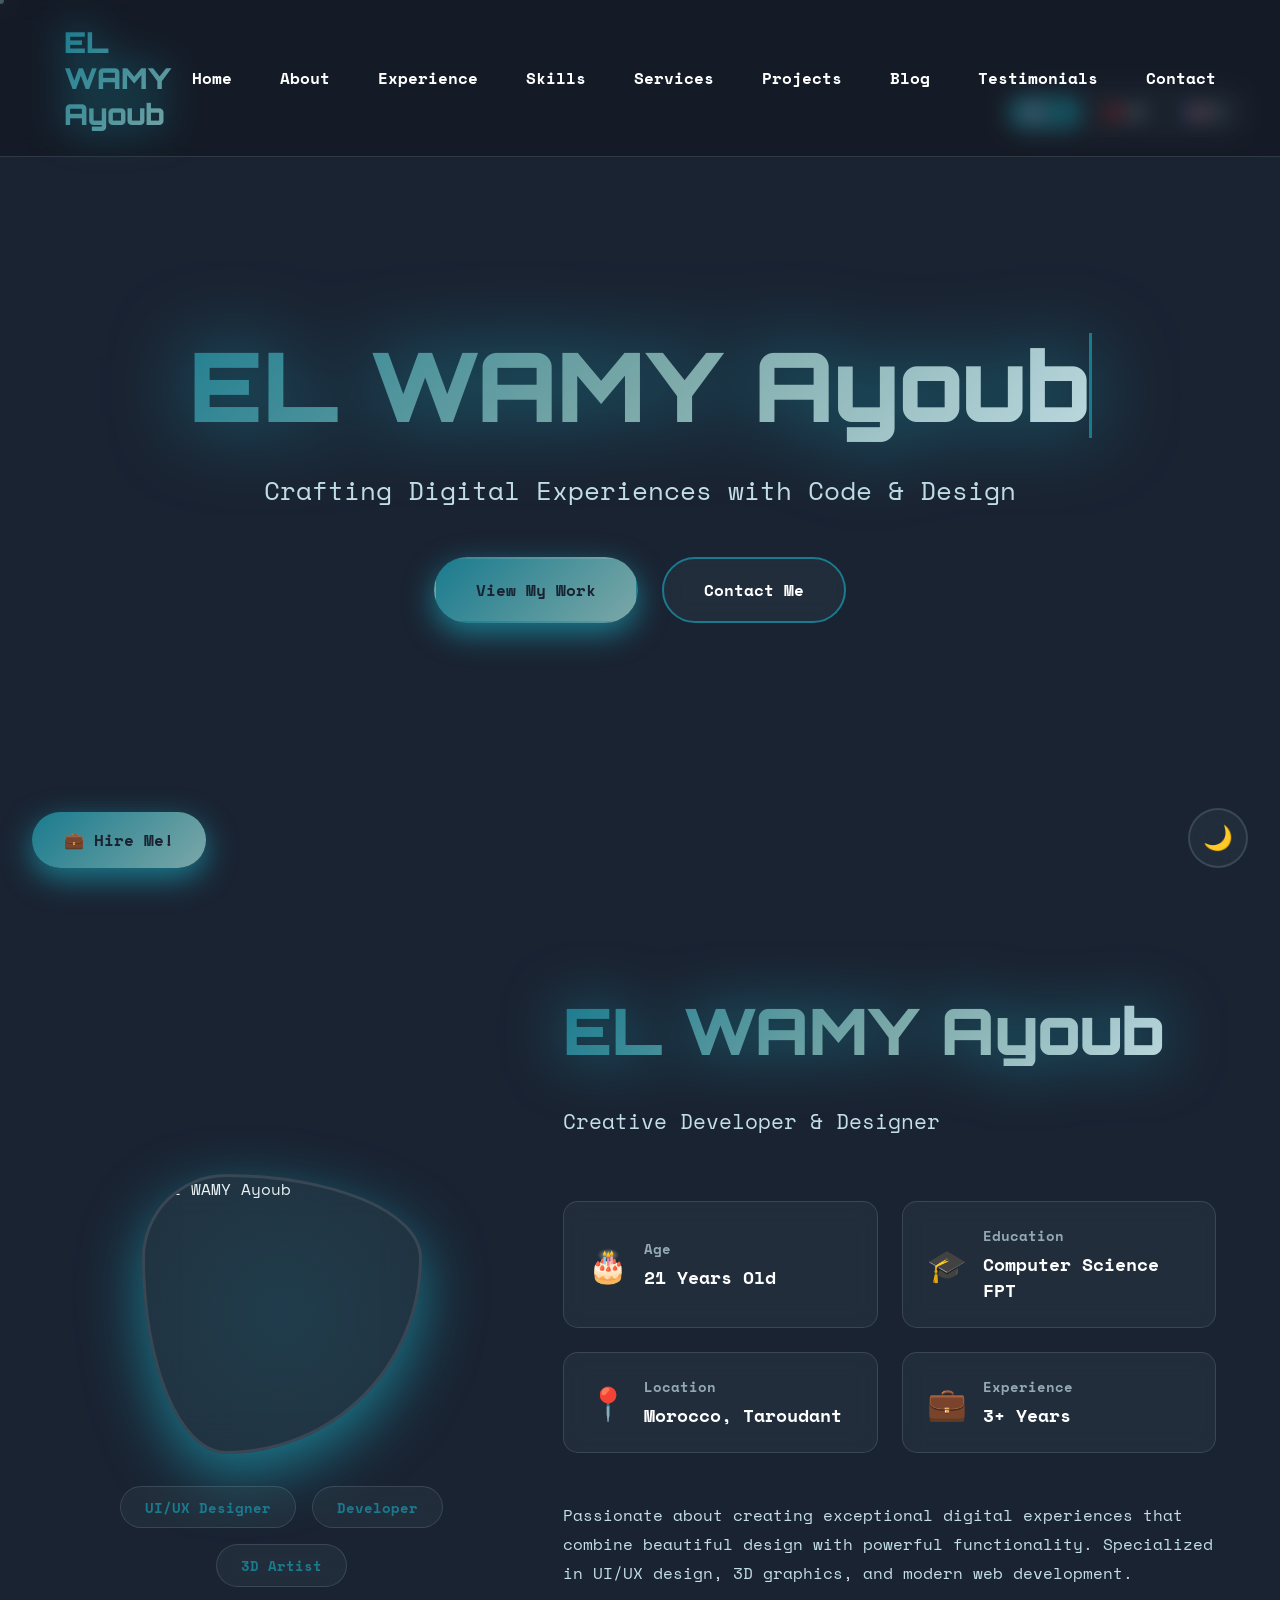
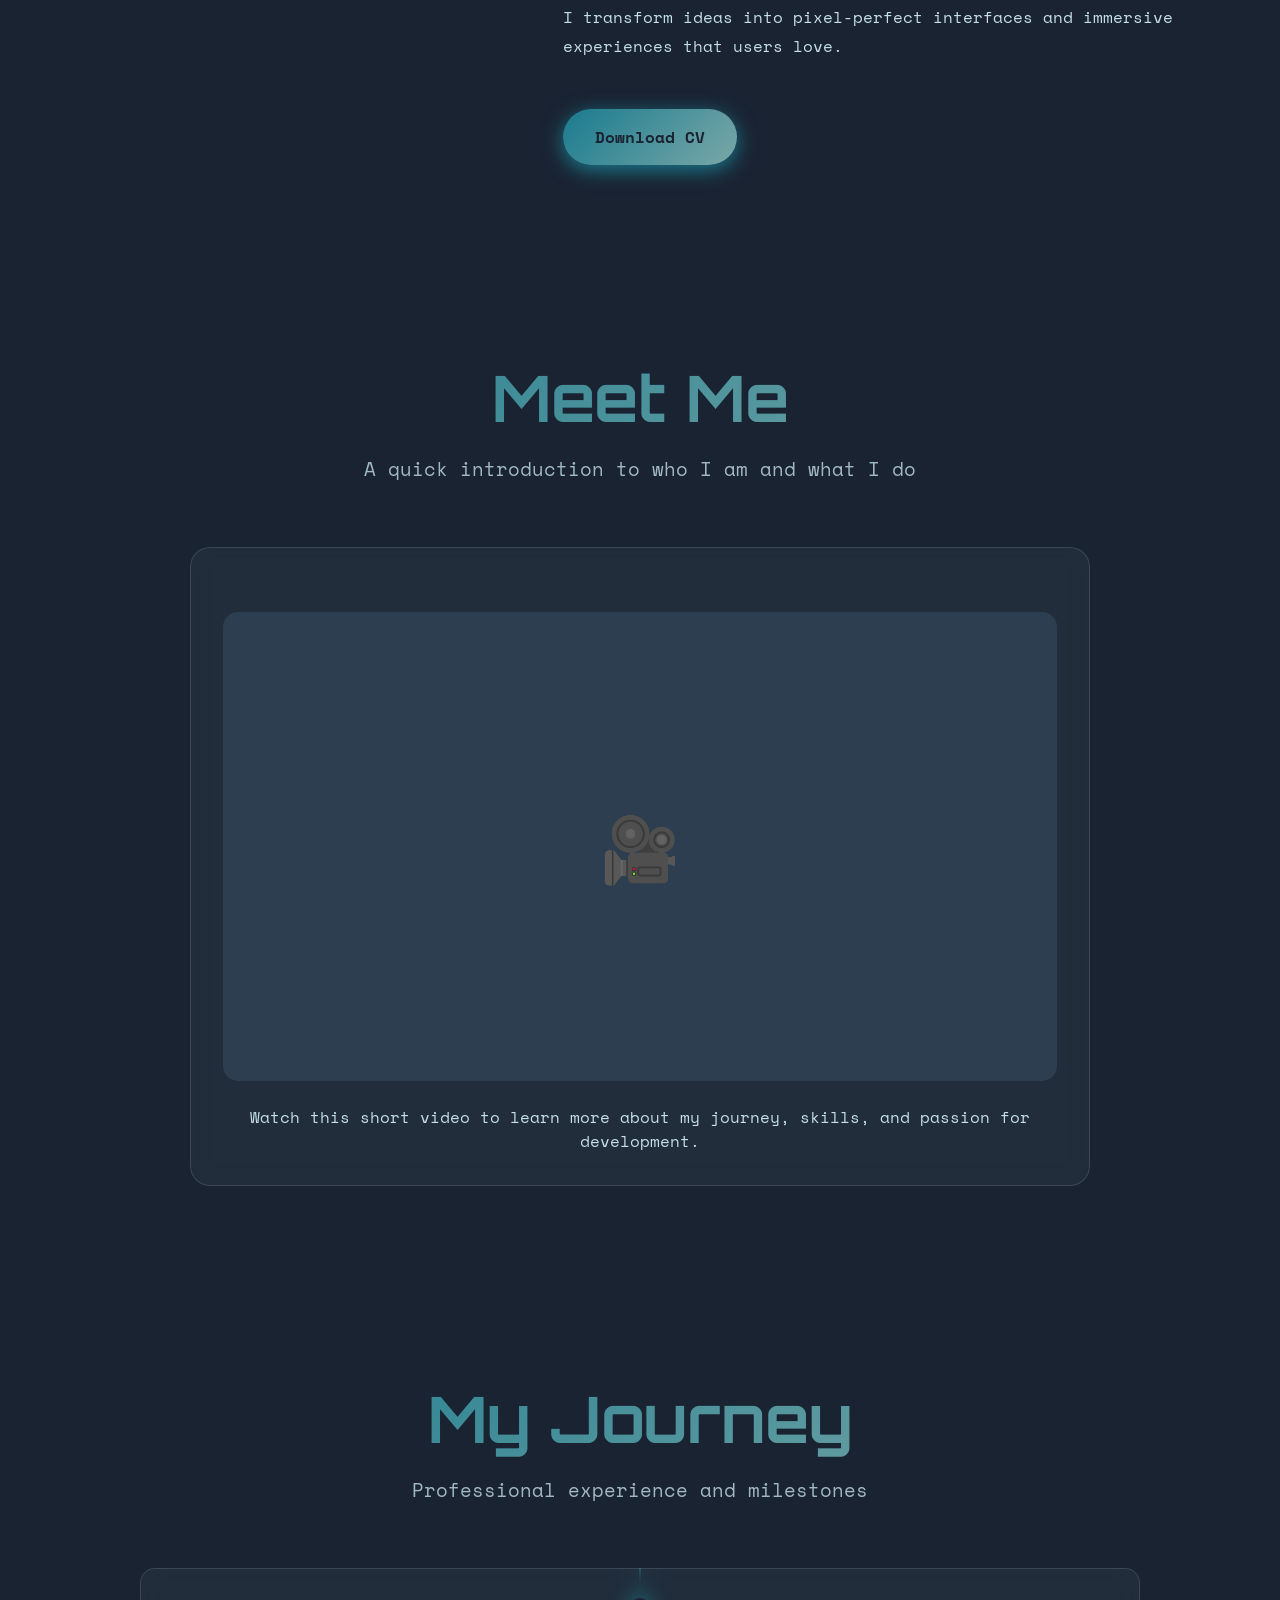
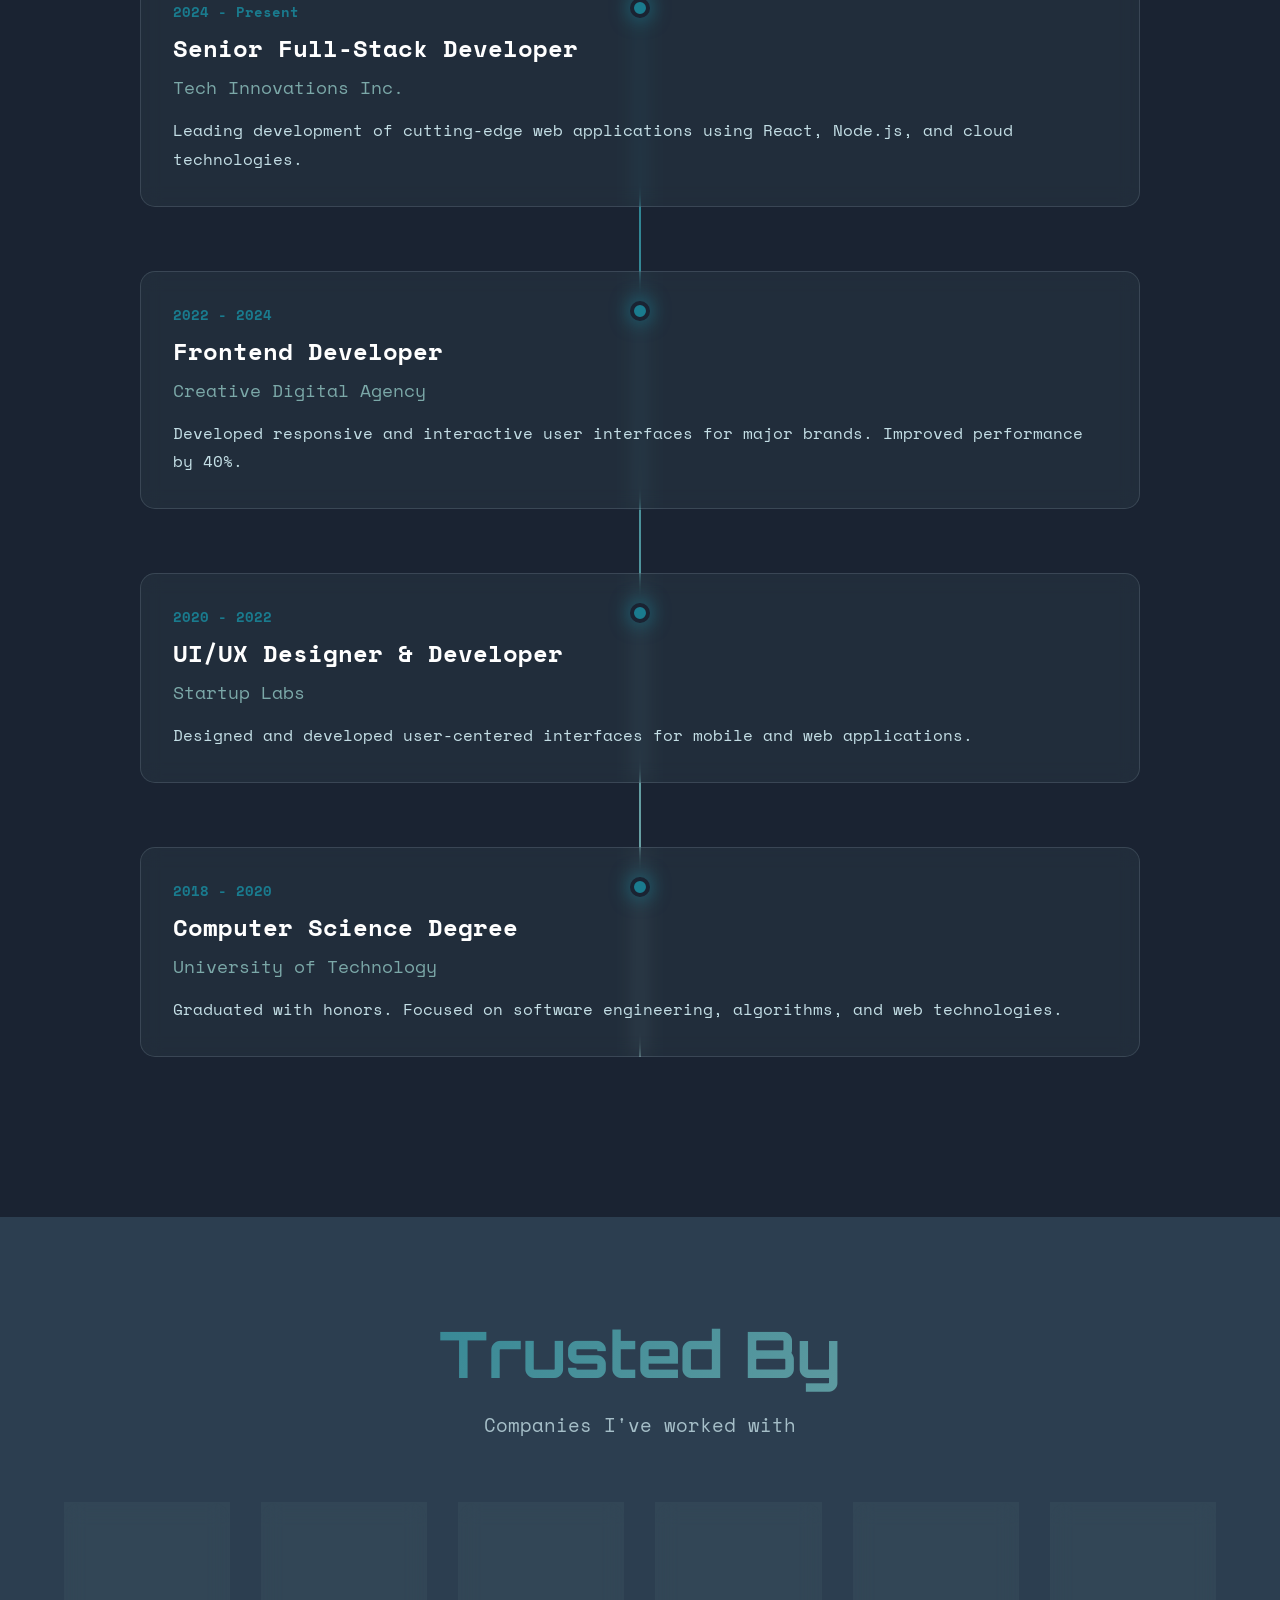
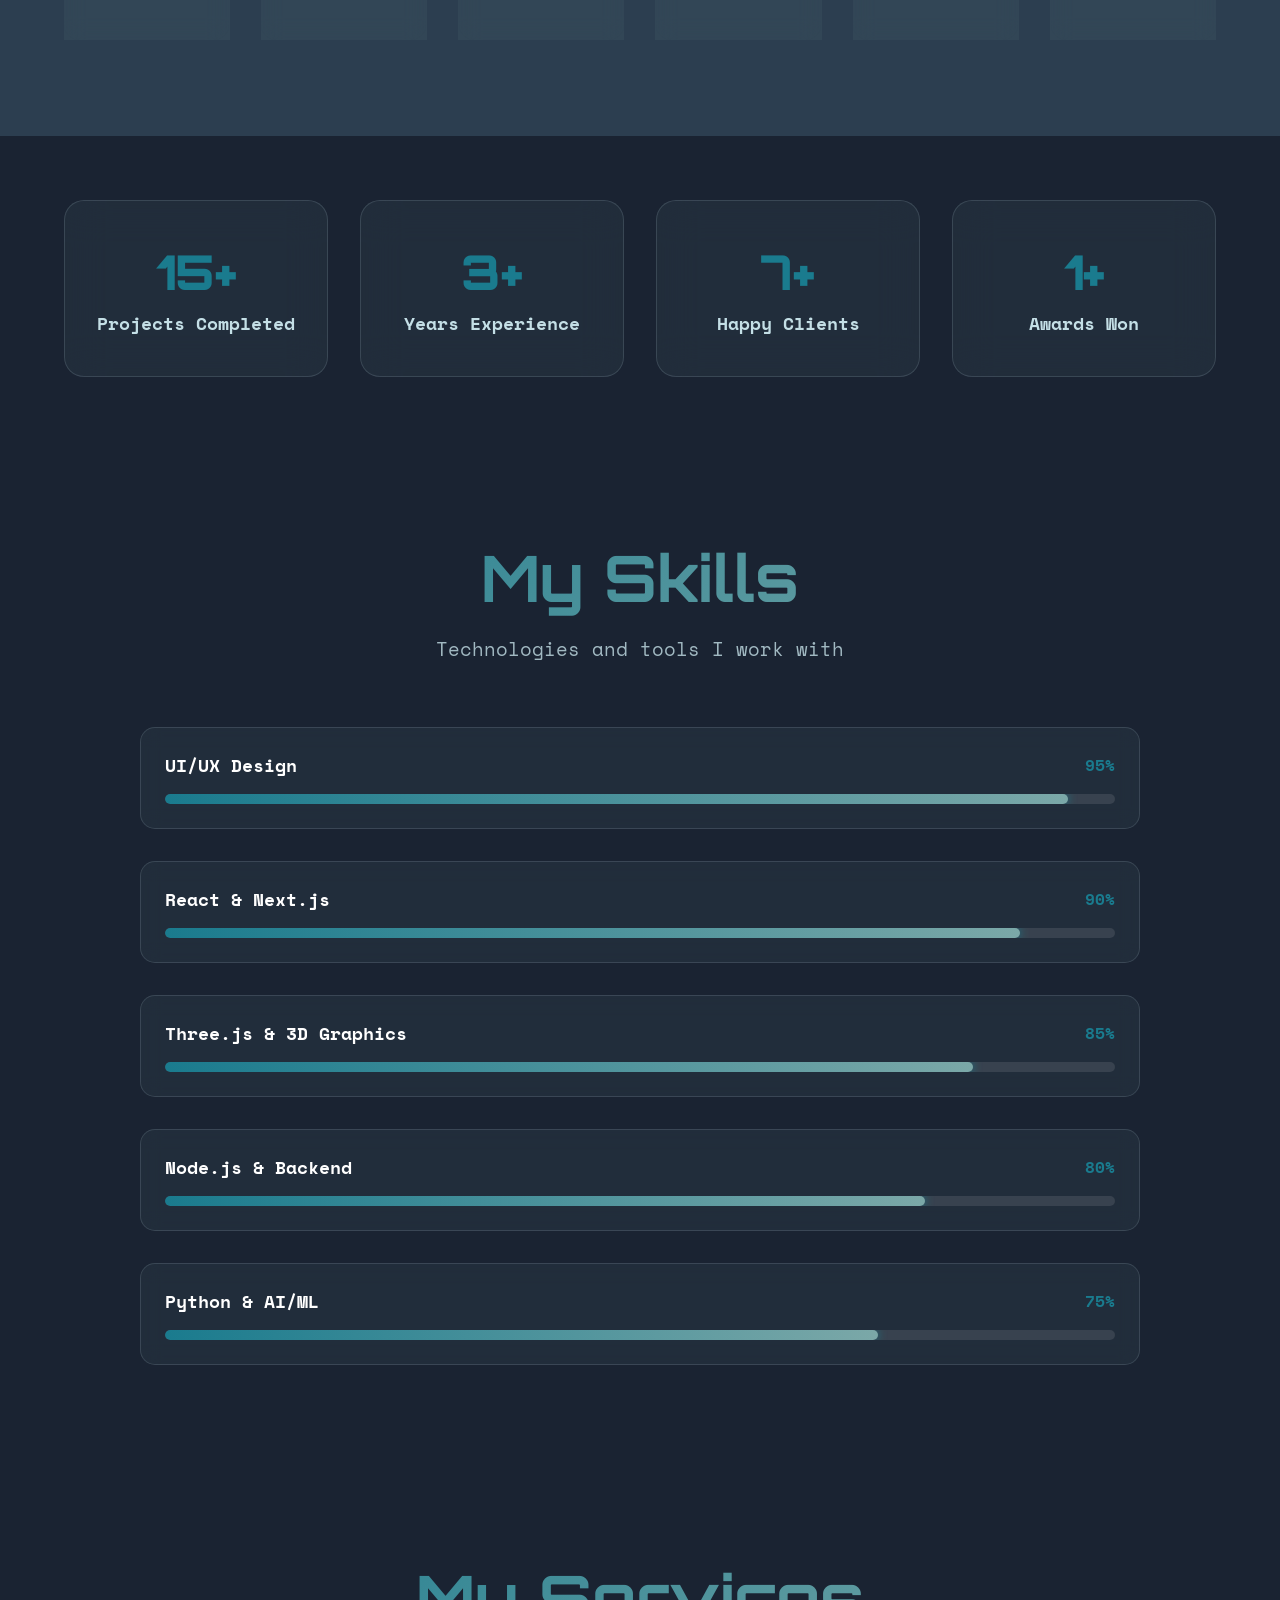
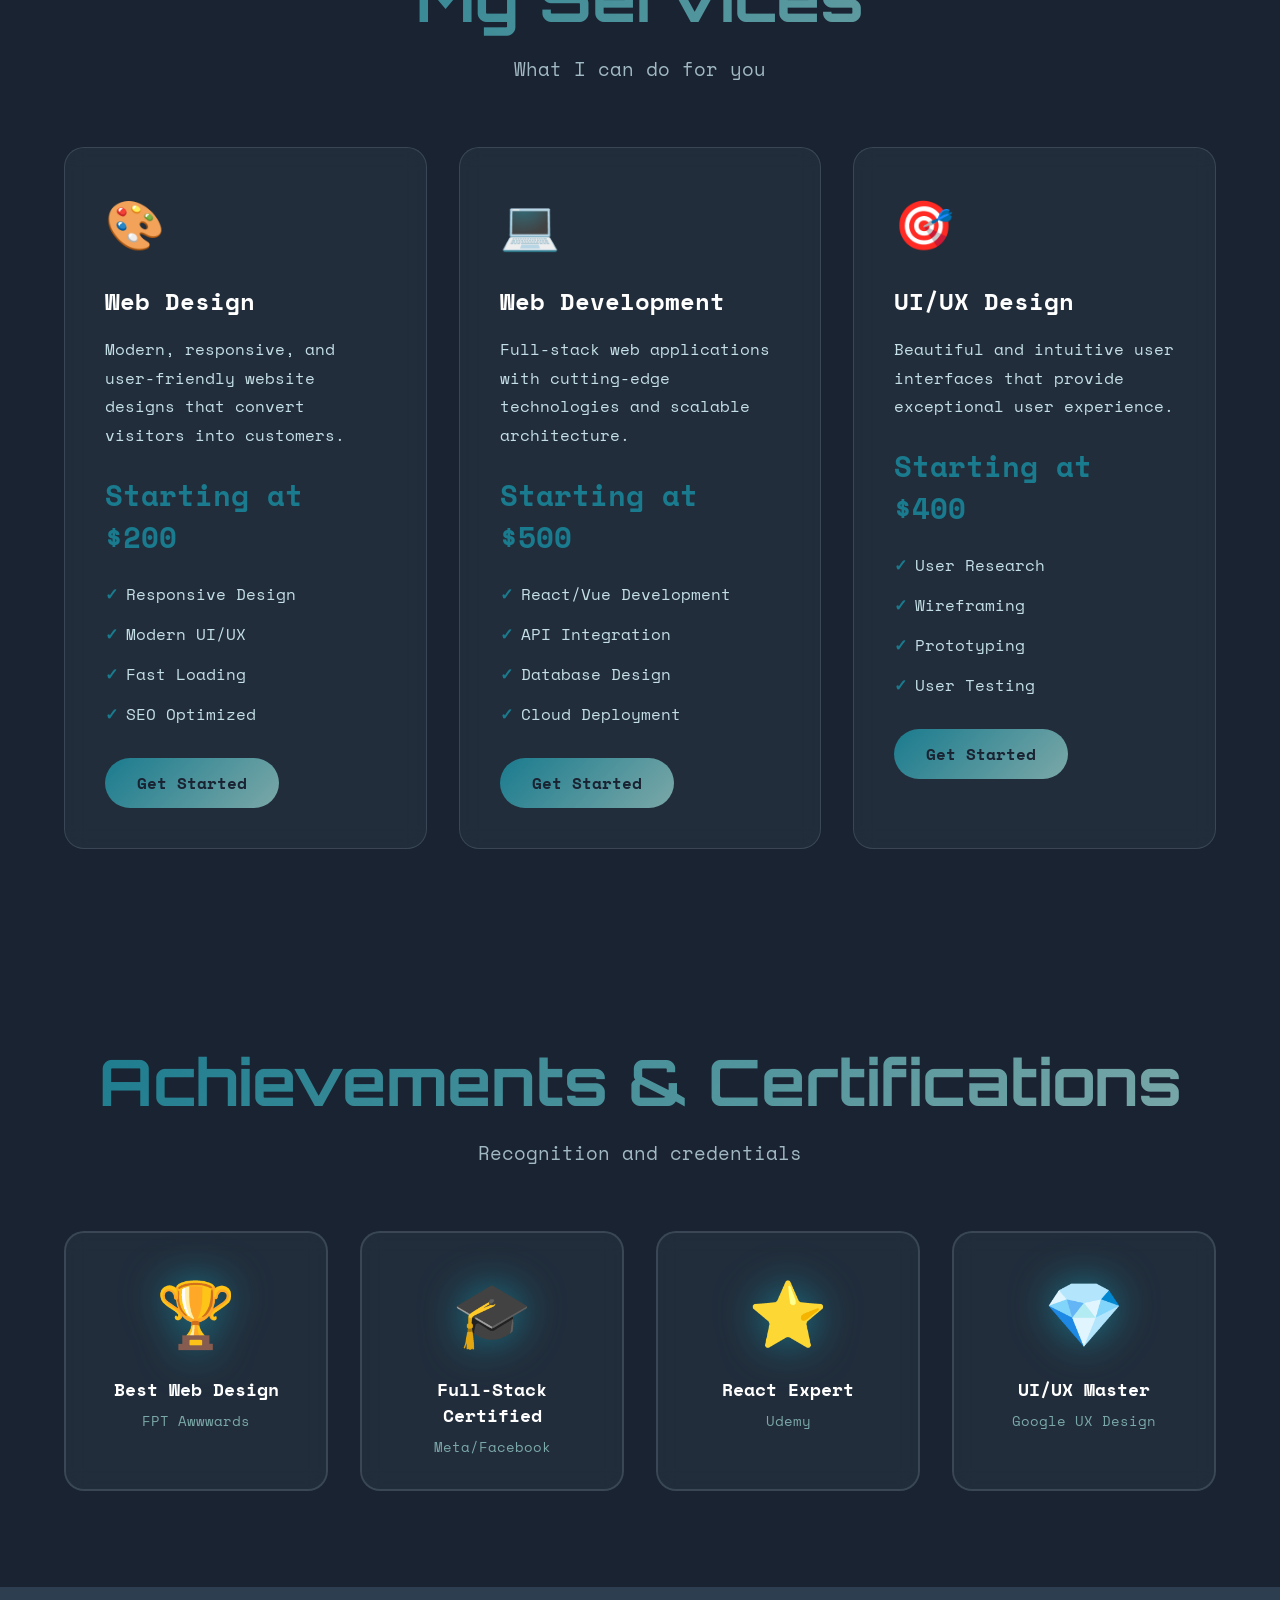
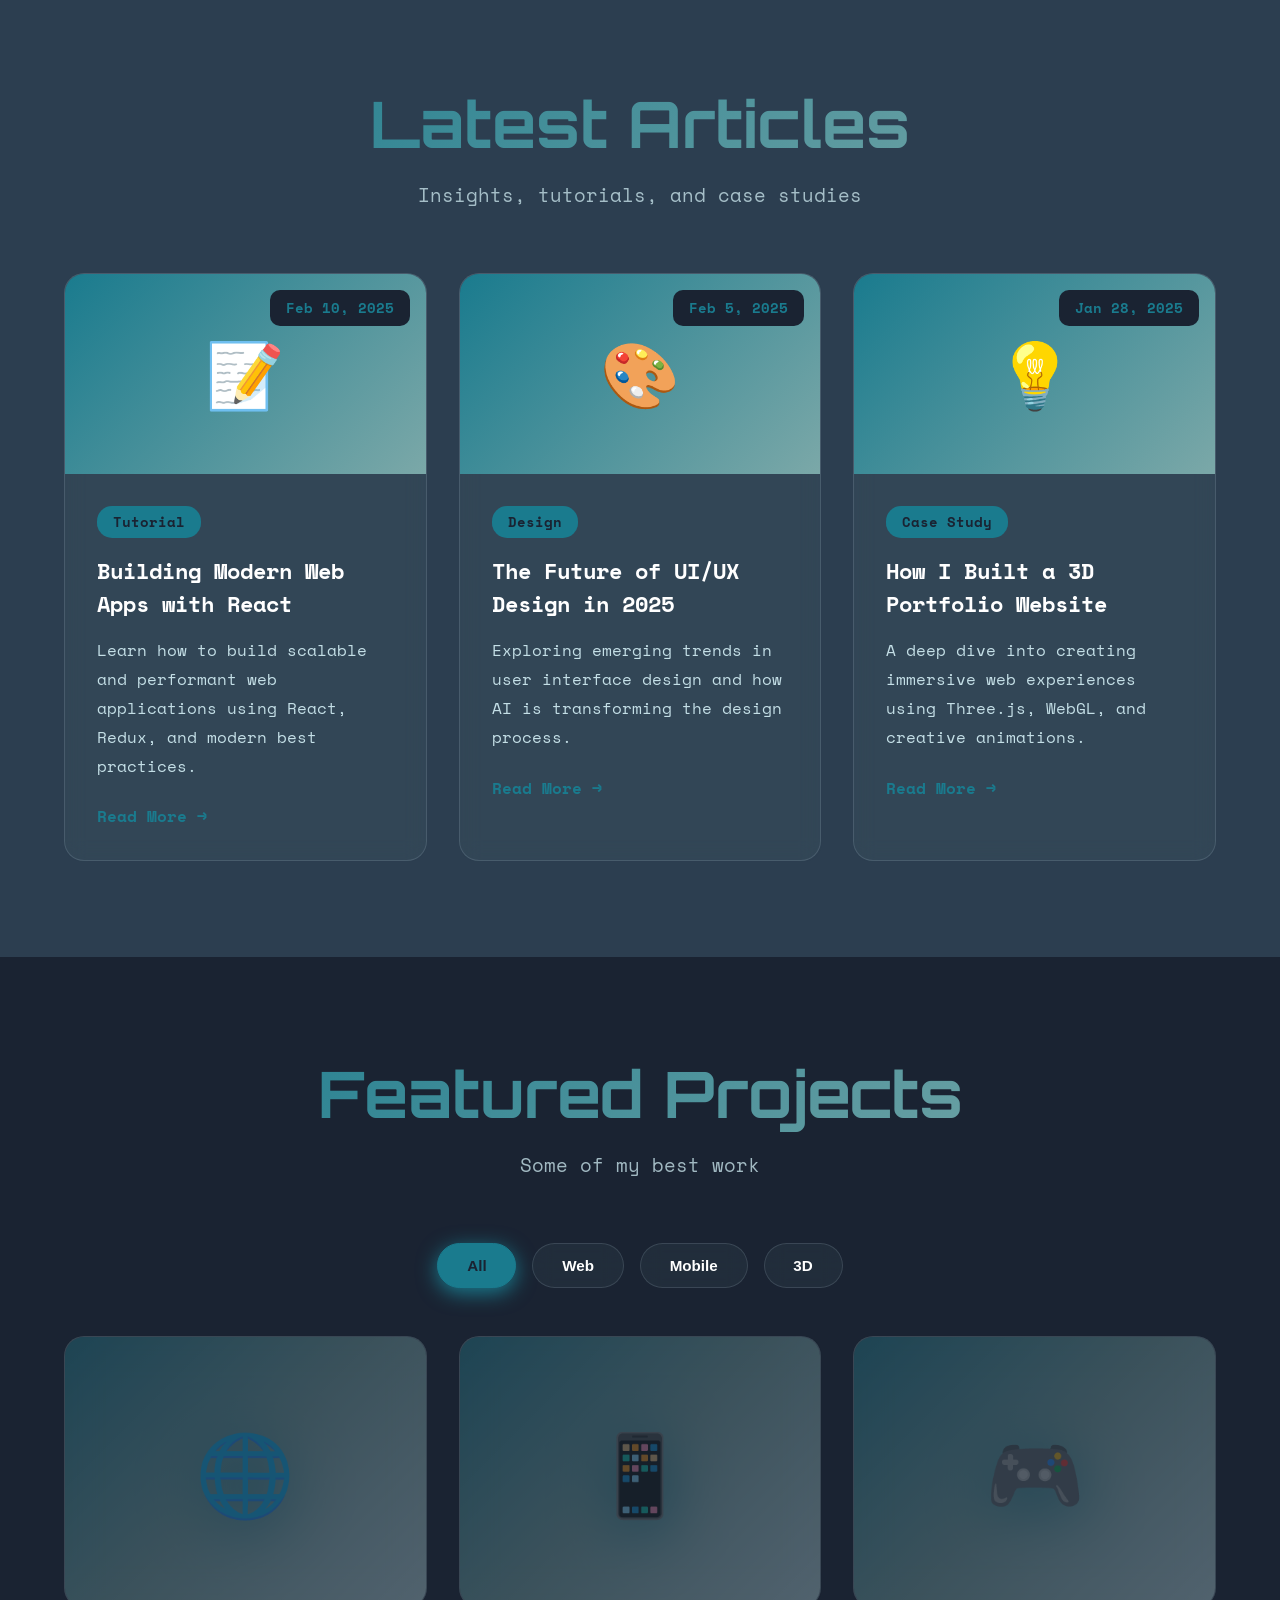
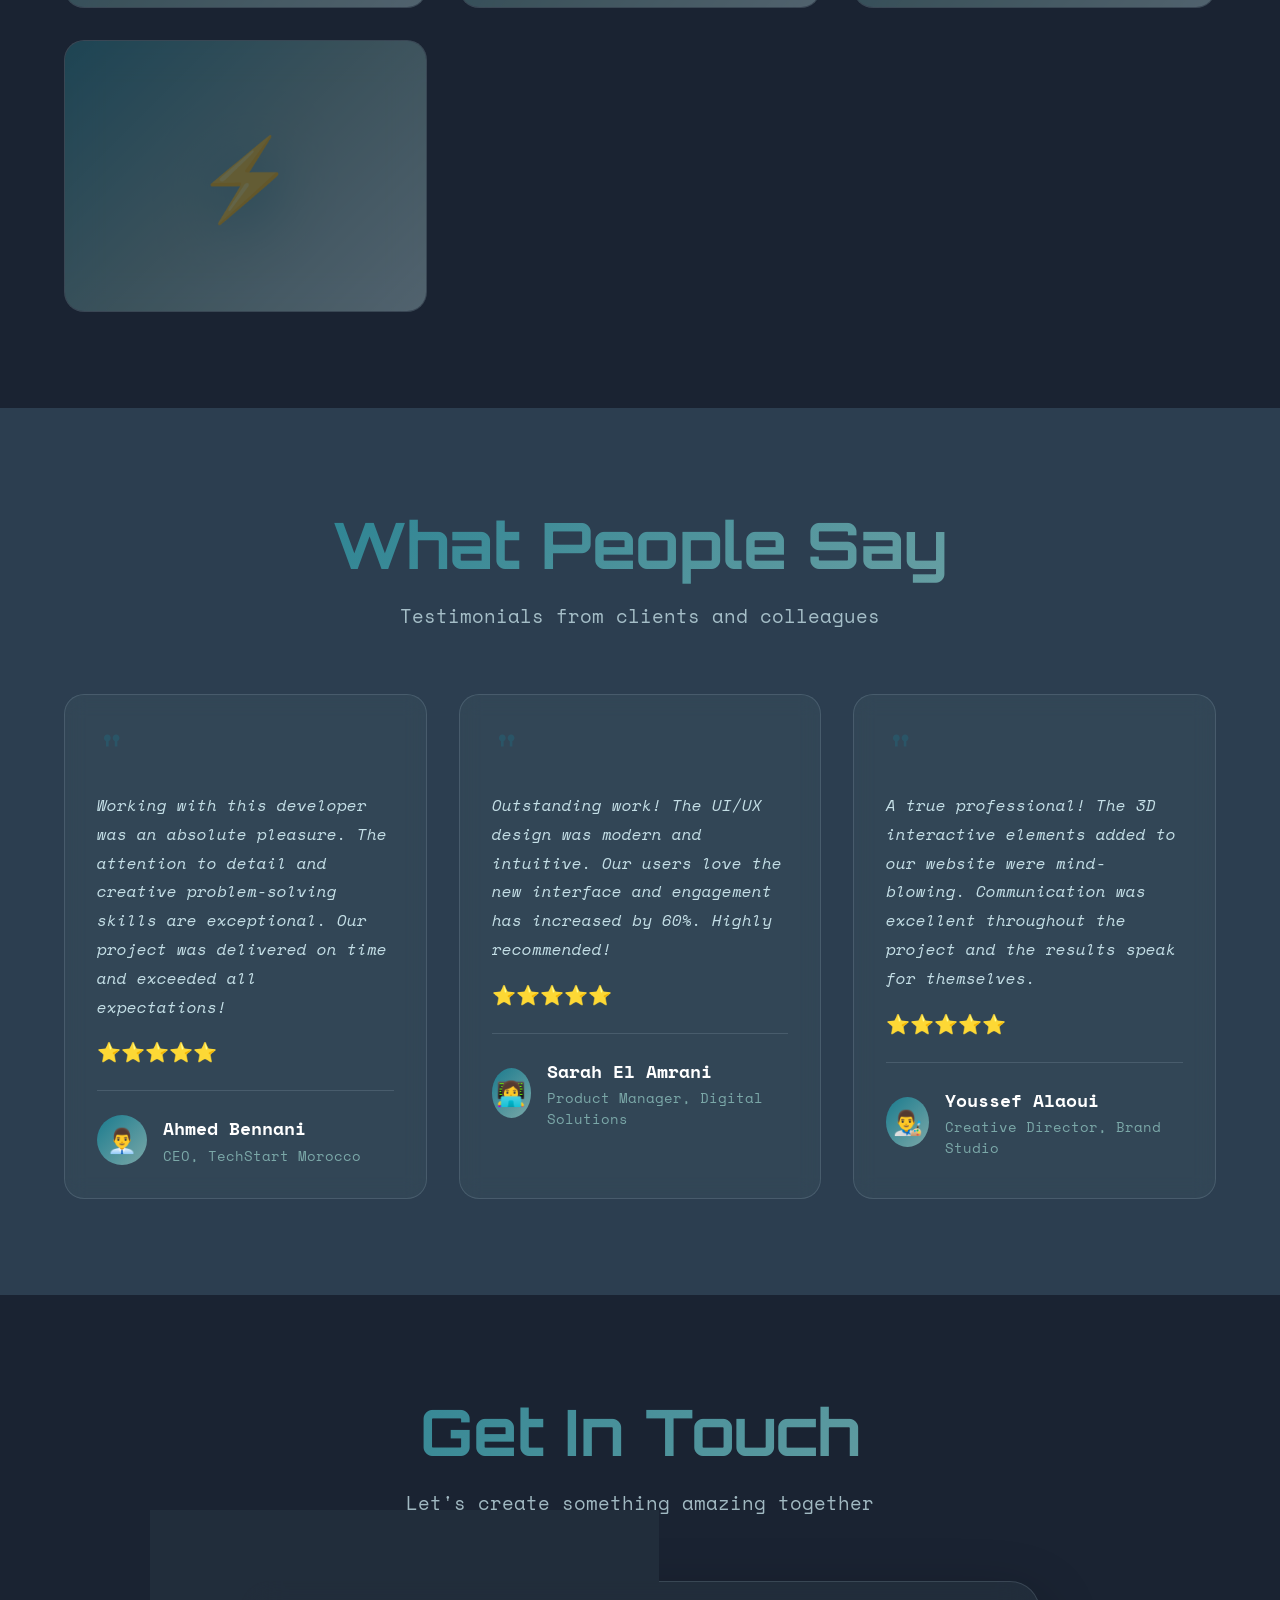
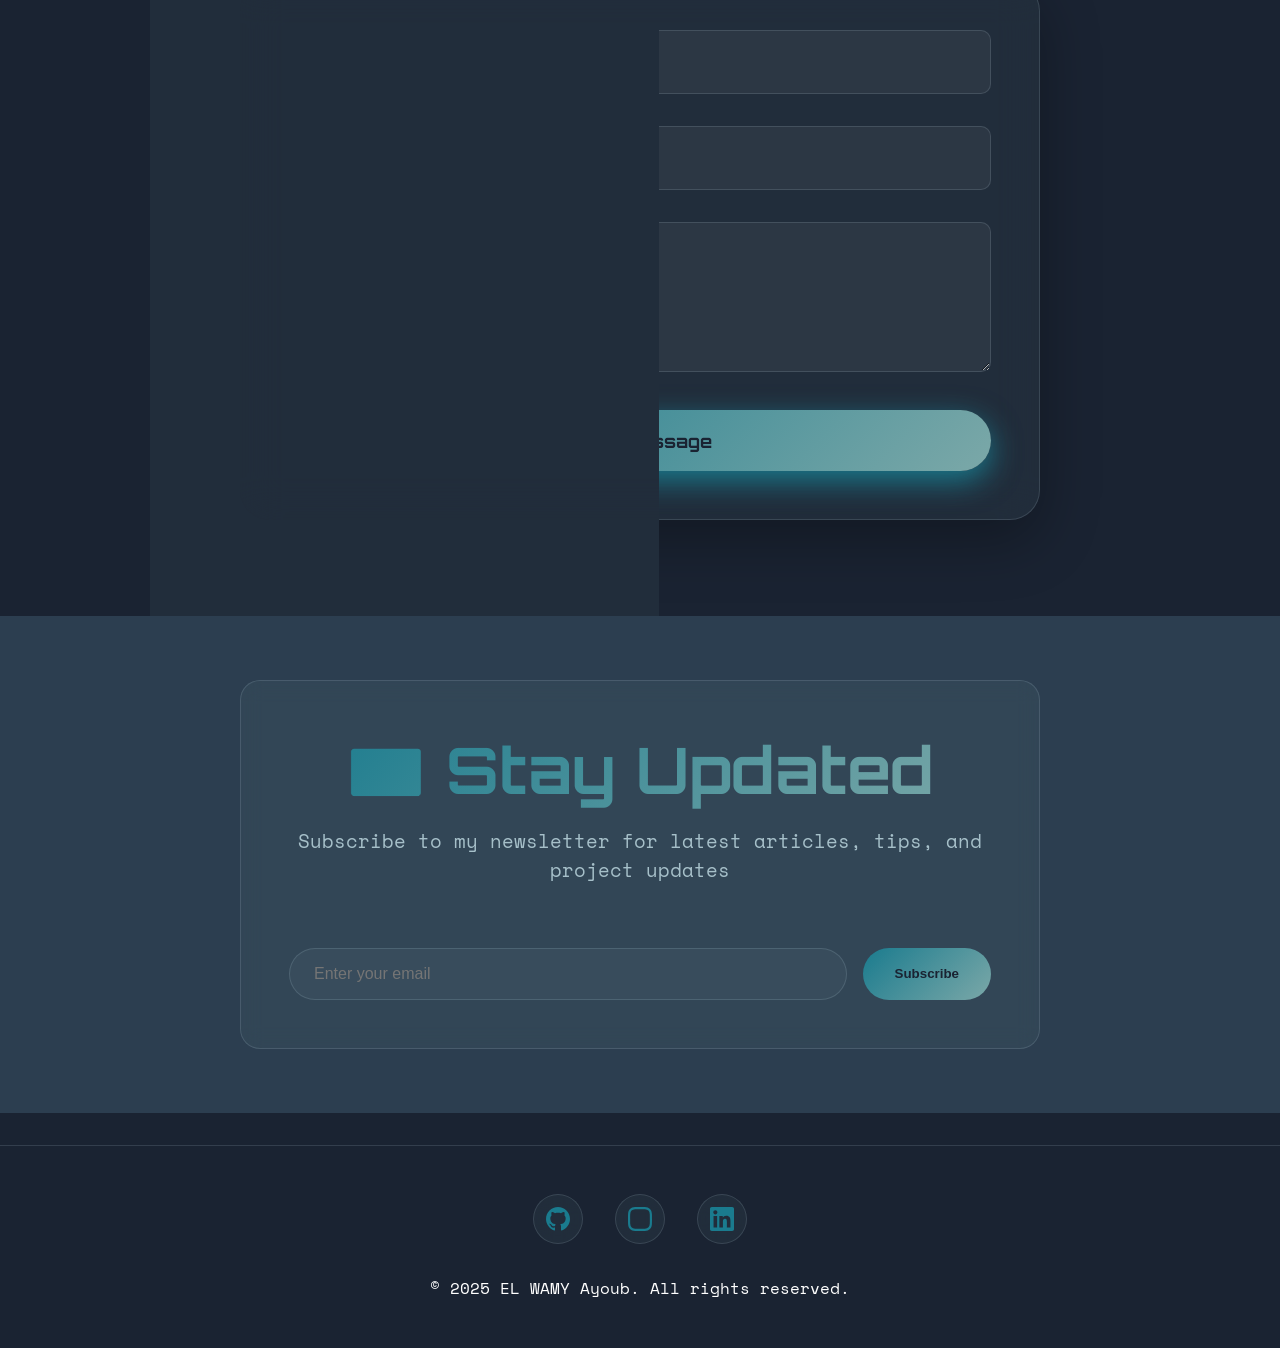
==== commit e582f7c3: "Update index.html" ====
--- a/index.html
+++ b/index.html
@@ -5,1887 +5,26 @@
     <meta name="viewport" content="width=device-width, initial-scale=1.0, maximum-scale=5.0, user-scalable=yes">
     <meta name="description" content="Professional portfolio showcasing innovative web development projects, UI/UX design, and cutting-edge solutions.">
     <meta name="keywords" content="web developer, portfolio, UI/UX designer, full-stack developer, creative developer">
-    <meta name="author" content="Your Name">
+    <meta name="author" content="EL WAMY Ayoub">
     
     <!-- Open Graph / Facebook -->
     <meta property="og:type" content="website">
-    <meta property="og:title" content="NEXUS · Ultimate Portfolio">
+    <meta property="og:title" content="EL WAMY Ayoub · Portfolio">
     <meta property="og:description" content="Professional portfolio showcasing innovative web development projects and creative solutions.">
     <meta property="og:image" content="https://yourdomain.com/og-image.jpg">
     
     <!-- Twitter -->
     <meta name="twitter:card" content="summary_large_image">
-    <meta name="twitter:title" content="NEXUS · Ultimate Portfolio">
+    <meta name="twitter:title" content="EL WAMY Ayoub · Portfolio">
     <meta name="twitter:description" content="Professional portfolio showcasing innovative web development projects.">
     
     <!-- Favicon -->
     <link rel="icon" type="image/svg+xml" href="data:image/svg+xml,<svg xmlns='http://www.w3.org/2000/svg' viewBox='0 0 100 100'><text y='0.9em' font-size='90'>🚀</text></svg>">
     
-    <title>NEXUS · ultimate portfolio</title>
-    
-    <style>
-        @import url('https://fonts.googleapis.com/css2?family=Orbitron:wght@400;700;900&family=Space+Mono:wght@400;700&display=swap');
-        
-        :root {
-            --primary: #1a7b8e;
-            --secondary: #7ba8a8;
-            --accent: #c4dfe6;
-            --tertiary: #a2b8c1;
-            --dark-bg: #2c3e50;
-            --dark: #1a2332;
-            --glass-bg: rgba(122, 168, 168, 0.08);
-            --glass-border: rgba(196, 223, 230, 0.15);
-            --text-primary: #ffffff;
-            --text-secondary: #c4dfe6;
-        }
-        
-        [data-theme="light"] {
-            --primary: #c19a6b;
-            --secondary: #d4c4b0;
-            --accent: #f5ebe0;
-            --tertiary: #b8a68f;
-            --dark-bg: #f5ebe0;
-            --dark: #f8f4ef;
-            --glass-bg: rgba(193, 154, 107, 0.08);
-            --glass-border: rgba(193, 154, 107, 0.2);
-            --text-primary: #2c2416;
-            --text-secondary: #5c4d3d;
-        }
-        
-        * {
-            margin: 0;
-            padding: 0;
-            box-sizing: border-box;
-        }
-        
-        body {
-            font-family: 'Space Mono', monospace;
-            background: var(--dark);
-            color: var(--text-primary);
-            overflow-x: hidden;
-            transition: background 0.5s ease, color 0.5s ease;
-            width: 100%;
-            position: relative;
-        }
-        
-        /* Loading Screen */
-        .loading-screen {
-            position: fixed;
-            top: 0;
-            left: 0;
-            width: 100%;
-            height: 100vh;
-            background: var(--dark);
-            display: flex;
-            flex-direction: column;
-            align-items: center;
-            justify-content: center;
-            z-index: 10000;
-            transition: opacity 0.5s ease, visibility 0.5s ease;
-            pointer-events: all;
-        }
-        
-        .loading-screen.hidden {
-            opacity: 0;
-            visibility: hidden;
-            pointer-events: none;
-        }
-        
-        .loader {
-            width: 100px;
-            height: 100px;
-            border: 4px solid var(--glass-border);
-            border-top: 4px solid var(--primary);
-            border-radius: 50%;
-            animation: spin 1s linear infinite;
-        }
-        
-        @keyframes spin {
-            0% { transform: rotate(0deg); }
-            100% { transform: rotate(360deg); }
-        }
-        
-        .loading-text {
-            margin-top: 2rem;
-            font-family: 'Orbitron', sans-serif;
-            font-size: 1.5rem;
-            color: var(--primary);
-        }
-        
-        .loading-percentage {
-            margin-top: 1rem;
-            font-size: 2rem;
-            font-weight: 700;
-            color: var(--accent);
-        }
-        
-        /* Particle Canvas */
-        #particleCanvas {
-            position: fixed;
-            top: 0;
-            left: 0;
-            width: 100%;
-            height: 100%;
-            z-index: 0;
-            pointer-events: none;
-        }
-        
-        /* Scroll Progress Bar */
-        .scroll-progress {
-            position: fixed;
-            top: 0;
-            left: 0;
-            width: 0%;
-            height: 4px;
-            background: linear-gradient(90deg, var(--primary), var(--secondary), var(--accent));
-            z-index: 1001;
-            transition: width 0.1s ease;
-            box-shadow: 0 0 10px var(--primary);
-        }
-        
-        /* Navigation */
-        nav {
-            position: fixed;
-            top: 0;
-            width: 100%;
-            padding: 1.5rem 5%;
-            z-index: 1000;
-            backdrop-filter: blur(10px);
-            background: rgba(10, 10, 15, 0.3);
-            border-bottom: 1px solid var(--glass-border);
-            animation: slideDown 0.8s ease;
-        }
-        
-        [data-theme="light"] nav {
-            background: rgba(248, 244, 239, 0.3);
-        }
-        
-        @keyframes slideDown {
-            from { transform: translateY(-100%); }
-            to { transform: translateY(0); }
-        }
-        
-        .nav-content {
-            display: flex;
-            justify-content: space-between;
-            align-items: center;
-            max-width: 1400px;
-            margin: 0 auto;
-            position: relative;
-        }
-        
-        .logo {
-            font-family: 'Orbitron', sans-serif;
-            font-size: 1.8rem;
-            font-weight: 900;
-            background: linear-gradient(135deg, var(--primary), var(--secondary));
-            -webkit-background-clip: text;
-            background-clip: text;
-            -webkit-text-fill-color: transparent;
-            filter: drop-shadow(0 0 20px var(--primary));
-            animation: glow 3s ease-in-out infinite;
-        }
-        
-        @keyframes glow {
-            0%, 100% { filter: drop-shadow(0 0 20px var(--primary)); }
-            50% { filter: drop-shadow(0 0 30px var(--primary)) brightness(1.2); }
-        }
-        
-        .hamburger {
-            display: none;
-            flex-direction: column;
-            gap: 6px;
-            cursor: pointer;
-            background: var(--glass-bg);
-            backdrop-filter: blur(10px);
-            border: 1px solid var(--glass-border);
-            border-radius: 8px;
-            padding: 0.7rem;
-            z-index: 1002;
-            position: relative;
-            width: 48px;
-            height: 48px;
-            justify-content: center;
-            align-items: center;
-        }
-        
-        .hamburger span {
-            width: 30px;
-            height: 3px;
-            background: var(--primary);
-            border-radius: 3px;
-            transition: all 0.3s ease;
-            box-shadow: 0 0 10px var(--primary);
-            display: block;
-        }
-        
-        .hamburger.active span:nth-child(1) {
-            transform: rotate(45deg) translate(8px, 8px);
-        }
-        
-        .hamburger.active span:nth-child(2) {
-            opacity: 0;
-            transform: translateX(-20px);
-        }
-        
-        .hamburger.active span:nth-child(3) {
-            transform: rotate(-45deg) translate(8px, -8px);
-        }
-        
-        .nav-links {
-            display: flex;
-            gap: 3rem;
-            list-style: none;
-        }
-        
-        .nav-links a {
-            color: var(--text-primary);
-            text-decoration: none;
-            font-weight: 700;
-            position: relative;
-            transition: color 0.3s;
-            font-size: 1rem;
-        }
-        
-        .nav-links a::after {
-            content: '';
-            position: absolute;
-            bottom: -5px;
-            left: 0;
-            width: 0;
-            height: 2px;
-            background: linear-gradient(90deg, var(--primary), var(--secondary));
-            transition: width 0.3s;
-        }
-        
-        .nav-links a:hover::after {
-            width: 100%;
-        }
-        
-        .menu-overlay {
-            position: fixed;
-            top: 0;
-            left: 0;
-            width: 100%;
-            height: 100vh;
-            background: rgba(0, 0, 0, 0.7);
-            backdrop-filter: blur(5px);
-            opacity: 0;
-            visibility: hidden;
-            transition: all 0.3s ease;
-            z-index: 999;
-        }
-        
-        .menu-overlay.active {
-            opacity: 1;
-            visibility: visible;
-        }
-        
-        /* Hero Section - FIXED PADDING FOR MOBILE */
-        .hero {
-            position: relative;
-            min-height: 100vh;
-            display: flex;
-            align-items: center;
-            justify-content: center;
-            padding: 120px 5% 4rem;
-            z-index: 1;
-        }
-        
-        .hero-content {
-            text-align: center;
-            max-width: 1000px;
-            width: 100%;
-        }
-        
-        .hero h1 {
-            font-family: 'Orbitron', sans-serif;
-            font-size: clamp(2.2rem, 8vw, 6rem);
-            font-weight: 900;
-            margin-bottom: 1rem;
-            background: linear-gradient(135deg, var(--primary), var(--secondary), var(--accent));
-            -webkit-background-clip: text;
-            background-clip: text;
-            -webkit-text-fill-color: transparent;
-            filter: drop-shadow(0 0 40px var(--primary));
-            line-height: 1.1;
-            word-break: break-word;
-        }
-        
-        .typewriter {
-            display: inline-block;
-            overflow: hidden;
-            border-right: 3px solid var(--primary);
-            white-space: nowrap;
-            animation: typing 3.5s steps(40, end), blink-caret 0.75s step-end infinite;
-            max-width: fit-content;
-        }
-        
-        @keyframes typing {
-            from { width: 0; }
-            to { width: 100%; }
-        }
-        
-        @keyframes blink-caret {
-            from, to { border-color: transparent; }
-            50% { border-color: var(--primary); }
-        }
-        
-        .hero p {
-            font-size: clamp(1rem, 2vw, 1.8rem);
-            margin-bottom: 3rem;
-            color: var(--text-secondary);
-        }
-        
-        .cta-buttons {
-            display: flex;
-            gap: 1.5rem;
-            justify-content: center;
-            flex-wrap: wrap;
-        }
-        
-        .cta-button {
-            display: inline-block;
-            padding: 1.2rem 2.5rem;
-            text-decoration: none;
-            font-weight: 700;
-            border-radius: 50px;
-            position: relative;
-            overflow: hidden;
-            transition: all 0.3s;
-            font-size: 1rem;
-        }
-        
-        .cta-button.primary {
-            background: linear-gradient(135deg, var(--primary), var(--secondary));
-            color: var(--dark);
-            border: 2px solid transparent;
-            box-shadow: 0 10px 30px var(--primary);
-        }
-        
-        .cta-button.primary:hover {
-            transform: translateY(-3px);
-            box-shadow: 0 15px 40px var(--primary);
-        }
-        
-        .cta-button.secondary {
-            background: var(--glass-bg);
-            backdrop-filter: blur(10px);
-            border: 2px solid var(--primary);
-            color: var(--text-primary);
-        }
-        
-        .cta-button.secondary::before {
-            content: '';
-            position: absolute;
-            top: 50%;
-            left: 50%;
-            width: 0;
-            height: 0;
-            border-radius: 50%;
-            background: var(--primary);
-            transition: width 0.5s, height 0.5s, top 0.5s, left 0.5s;
-            transform: translate(-50%, -50%);
-            z-index: -1;
-        }
-        
-        .cta-button.secondary:hover::before {
-            width: 300px;
-            height: 300px;
-        }
-        
-        .cta-button.secondary:hover {
-            transform: translateY(-3px);
-            box-shadow: 0 10px 40px var(--primary);
-            color: var(--dark);
-        }
-        
-        /* About Section */
-        .about-section {
-            position: relative;
-            padding: 6rem 5%;
-            z-index: 1;
-        }
-        
-        .about-container {
-            max-width: 1200px;
-            margin: 0 auto;
-            display: grid;
-            grid-template-columns: 1fr 1.5fr;
-            gap: 4rem;
-            align-items: center;
-        }
-        
-        .profile-section {
-            display: flex;
-            flex-direction: column;
-            align-items: center;
-            gap: 2rem;
-        }
-        
-        .profile-image-wrapper {
-            position: relative;
-            animation: float 6s ease-in-out infinite;
-        }
-        
-        @keyframes float {
-            0%, 100% { transform: translateY(0); }
-            50% { transform: translateY(-20px); }
-        }
-        
-        .profile-image {
-            width: 280px;
-            height: 280px;
-            border-radius: 30% 70% 70% 30% / 30% 30% 70% 70%;
-            background: var(--glass-bg);
-            backdrop-filter: blur(20px);
-            border: 3px solid var(--glass-border);
-            display: flex;
-            align-items: center;
-            justify-content: center;
-            position: relative;
-            overflow: hidden;
-            box-shadow: 0 20px 60px var(--primary);
-            animation: morph 8s ease-in-out infinite;
-        }
-        
-        @keyframes morph {
-            0%, 100% { border-radius: 30% 70% 70% 30% / 30% 30% 70% 70%; }
-            25% { border-radius: 58% 42% 75% 25% / 76% 46% 54% 24%; }
-            50% { border-radius: 50% 50% 33% 67% / 55% 27% 73% 45%; }
-            75% { border-radius: 33% 67% 58% 42% / 63% 68% 32% 37%; }
-        }
-        
-        .image-placeholder {
-            font-size: 8rem;
-            opacity: 0.5;
-        }
-        
-        .glow-effect {
-            position: absolute;
-            top: -50%;
-            left: -50%;
-            width: 200%;
-            height: 200%;
-            background: radial-gradient(circle, var(--primary) 0%, transparent 70%);
-            opacity: 0.2;
-            animation: rotate 10s linear infinite;
-        }
-        
-        @keyframes rotate {
-            from { transform: rotate(0deg); }
-            to { transform: rotate(360deg); }
-        }
-        
-        .social-badges {
-            display: flex;
-            flex-wrap: wrap;
-            gap: 1rem;
-            justify-content: center;
-        }
-        
-        .badge {
-            padding: 0.6rem 1.5rem;
-            background: var(--glass-bg);
-            backdrop-filter: blur(10px);
-            border: 1px solid var(--glass-border);
-            border-radius: 25px;
-            font-size: 0.9rem;
-            font-weight: 700;
-            color: var(--primary);
-            transition: all 0.3s;
-        }
-        
-        .badge:hover {
-            transform: translateY(-3px);
-            box-shadow: 0 5px 20px var(--primary);
-            border-color: var(--primary);
-        }
-        
-        .info-section {
-            display: flex;
-            flex-direction: column;
-            gap: 2rem;
-        }
-        
-        .name-title {
-            font-family: 'Orbitron', sans-serif;
-            font-size: clamp(2rem, 5vw, 4rem);
-            font-weight: 900;
-            margin-bottom: 0.5rem;
-            background: linear-gradient(135deg, var(--primary), var(--secondary), var(--accent));
-            -webkit-background-clip: text;
-            background-clip: text;
-            -webkit-text-fill-color: transparent;
-            filter: drop-shadow(0 0 30px var(--primary));
-            line-height: 1.1;
-            text-align: left;
-        }
-        
-        .tagline {
-            font-size: 1.3rem;
-            color: var(--text-secondary);
-            margin-bottom: 1rem;
-            text-align: left;
-        }
-        
-        .info-grid {
-            display: grid;
-            grid-template-columns: repeat(2, 1fr);
-            gap: 1.5rem;
-            margin: 1rem 0;
-        }
-        
-        .info-card {
-            background: var(--glass-bg);
-            backdrop-filter: blur(10px);
-            border: 1px solid var(--glass-border);
-            border-radius: 15px;
-            padding: 1.5rem;
-            display: flex;
-            align-items: center;
-            gap: 1rem;
-            transition: all 0.3s;
-        }
-        
-        .info-card:hover {
-            transform: translateY(-5px);
-            border-color: var(--primary);
-            box-shadow: 0 10px 30px var(--primary);
-        }
-        
-        .info-icon {
-            font-size: 2rem;
-        }
-        
-        .info-content {
-            display: flex;
-            flex-direction: column;
-            gap: 0.3rem;
-        }
-        
-        .info-label {
-            font-size: 0.85rem;
-            color: var(--text-secondary);
-            opacity: 0.7;
-            font-weight: 600;
-            text-align: left;
-        }
-        
-        .info-value {
-            font-size: 1.1rem;
-            font-weight: 700;
-            color: var(--text-primary);
-            text-align: left;
-        }
-        
-        .bio-text {
-            display: flex;
-            flex-direction: column;
-            gap: 1rem;
-            line-height: 1.8;
-            color: var(--text-secondary);
-            text-align: left;
-        }
-        
-        .download-cv {
-            display: inline-flex;
-            align-items: center;
-            justify-content: center;
-            gap: 0.5rem;
-            padding: 1rem 2rem;
-            background: linear-gradient(135deg, var(--primary), var(--secondary));
-            color: var(--dark);
-            border-radius: 30px;
-            font-weight: 700;
-            text-decoration: none;
-            margin-top: 1rem;
-            transition: all 0.3s;
-            box-shadow: 0 5px 20px var(--primary);
-            width: fit-content;
-        }
-        
-        .download-cv:hover {
-            transform: translateY(-3px);
-            box-shadow: 0 10px 30px var(--primary);
-        }
-        
-        /* Stats Section */
-        .stats-section {
-            padding: 4rem 5%;
-            position: relative;
-            z-index: 1;
-        }
-        
-        .stats-container {
-            max-width: 1200px;
-            margin: 0 auto;
-            display: grid;
-            grid-template-columns: repeat(auto-fit, minmax(200px, 1fr));
-            gap: 2rem;
-        }
-        
-        .stat-card {
-            background: var(--glass-bg);
-            backdrop-filter: blur(20px);
-            border: 1px solid var(--glass-border);
-            border-radius: 20px;
-            padding: 2.5rem 1.5rem;
-            text-align: center;
-            transition: all 0.3s;
-        }
-        
-        .stat-card:hover {
-            transform: translateY(-10px);
-            box-shadow: 0 20px 60px var(--primary);
-            border-color: var(--primary);
-        }
-        
-        .stat-number {
-            font-family: 'Orbitron', sans-serif;
-            font-size: 3rem;
-            font-weight: 900;
-            color: var(--primary);
-            margin-bottom: 0.5rem;
-        }
-        
-        .stat-label {
-            font-size: 1.1rem;
-            color: var(--text-secondary);
-            font-weight: 600;
-        }
-        
-        /* Skills Section */
-        .skills-section {
-            padding: 6rem 5%;
-            position: relative;
-            z-index: 1;
-        }
-        
-        .section-title {
-            font-family: 'Orbitron', sans-serif;
-            font-size: clamp(2rem, 5vw, 4rem);
-            text-align: center;
-            margin-bottom: 1rem;
-            background: linear-gradient(135deg, var(--primary), var(--secondary));
-            -webkit-background-clip: text;
-            background-clip: text;
-            -webkit-text-fill-color: transparent;
-        }
-        
-        .section-subtitle {
-            text-align: center;
-            font-size: 1.2rem;
-            color: var(--text-secondary);
-            margin-bottom: 4rem;
-            opacity: 0.8;
-        }
-        
-        .skills-grid {
-            max-width: 1000px;
-            margin: 0 auto;
-            display: grid;
-            gap: 2rem;
-        }
-        
-        .skill-item {
-            background: var(--glass-bg);
-            backdrop-filter: blur(10px);
-            border: 1px solid var(--glass-border);
-            border-radius: 15px;
-            padding: 1.5rem;
-            transition: all 0.3s;
-        }
-        
-        .skill-item:hover {
-            border-color: var(--primary);
-            box-shadow: 0 10px 30px var(--primary);
-        }
-        
-        .skill-header {
-            display: flex;
-            justify-content: space-between;
-            align-items: center;
-            margin-bottom: 1rem;
-            flex-wrap: wrap;
-            gap: 0.5rem;
-        }
-        
-        .skill-name {
-            font-size: 1.1rem;
-            font-weight: 700;
-            color: var(--text-primary);
-        }
-        
-        .skill-percentage {
-            font-size: 1rem;
-            font-weight: 700;
-            color: var(--primary);
-        }
-        
-        .skill-bar {
-            width: 100%;
-            height: 10px;
-            background: rgba(255, 255, 255, 0.1);
-            border-radius: 10px;
-            overflow: hidden;
-            position: relative;
-        }
-        
-        .skill-progress {
-            height: 100%;
-            width: 0%;
-            background: linear-gradient(90deg, var(--primary), var(--secondary));
-            border-radius: 10px;
-            transition: width 1.5s ease;
-            box-shadow: 0 0 10px var(--primary);
-        }
-        
-        /* Timeline Section */
-        .timeline-section {
-            padding: 6rem 5%;
-            position: relative;
-            z-index: 1;
-        }
-        
-        .timeline-container {
-            max-width: 1000px;
-            margin: 0 auto;
-            position: relative;
-        }
-        
-        .timeline-line {
-            position: absolute;
-            left: 50%;
-            top: 0;
-            bottom: 0;
-            width: 2px;
-            background: linear-gradient(180deg, var(--primary), var(--secondary));
-            transform: translateX(-50%);
-        }
-        
-        .timeline-item {
-            display: flex;
-            gap: 2rem;
-            margin-bottom: 4rem;
-            position: relative;
-        }
-        
-        .timeline-item:nth-child(even) {
-            flex-direction: row-reverse;
-        }
-        
-        .timeline-content {
-            flex: 1;
-            background: var(--glass-bg);
-            backdrop-filter: blur(10px);
-            border: 1px solid var(--glass-border);
-            border-radius: 15px;
-            padding: 2rem;
-            transition: all 0.3s;
-        }
-        
-        .timeline-content:hover {
-            border-color: var(--primary);
-            box-shadow: 0 10px 30px rgba(0,0,0,0.3);
-            transform: translateY(-5px);
-        }
-        
-        .timeline-date {
-            font-size: 0.9rem;
-            color: var(--primary);
-            font-weight: 700;
-            margin-bottom: 0.5rem;
-        }
-        
-        .timeline-title {
-            font-size: 1.5rem;
-            font-weight: 700;
-            color: var(--text-primary);
-            margin-bottom: 0.5rem;
-        }
-        
-        .timeline-company {
-            font-size: 1.1rem;
-            color: var(--secondary);
-            margin-bottom: 1rem;
-        }
-        
-        .timeline-description {
-            color: var(--text-secondary);
-            line-height: 1.8;
-        }
-        
-        .timeline-dot {
-            position: absolute;
-            left: 50%;
-            top: 30px;
-            width: 20px;
-            height: 20px;
-            background: var(--primary);
-            border: 4px solid var(--dark);
-            border-radius: 50%;
-            transform: translateX(-50%);
-            box-shadow: 0 0 20px var(--primary);
-            z-index: 2;
-        }
-        
-        /* Services Section */
-        .services-section {
-            padding: 6rem 5%;
-            position: relative;
-            z-index: 1;
-        }
-        
-        .services-grid {
-            display: grid;
-            grid-template-columns: repeat(auto-fit, minmax(300px, 1fr));
-            gap: 2rem;
-            max-width: 1400px;
-            margin: 0 auto;
-        }
-        
-        .service-card {
-            background: var(--glass-bg);
-            backdrop-filter: blur(10px);
-            border: 1px solid var(--glass-border);
-            border-radius: 20px;
-            padding: 2.5rem;
-            transition: all 0.4s;
-            position: relative;
-            overflow: hidden;
-        }
-        
-        .service-card::before {
-            content: '';
-            position: absolute;
-            top: 0;
-            left: 0;
-            width: 100%;
-            height: 4px;
-            background: linear-gradient(90deg, var(--primary), var(--secondary));
-            transform: scaleX(0);
-            transition: transform 0.4s;
-        }
-        
-        .service-card:hover::before {
-            transform: scaleX(1);
-        }
-        
-        .service-card:hover {
-            transform: translateY(-10px);
-            border-color: var(--primary);
-            box-shadow: 0 20px 40px rgba(0,0,0,0.3);
-        }
-        
-        .service-icon {
-            font-size: 3rem;
-            margin-bottom: 1.5rem;
-            display: inline-block;
-            transition: transform 0.4s;
-        }
-        
-        .service-card:hover .service-icon {
-            transform: scale(1.2) rotate(10deg);
-        }
-        
-        .service-title {
-            font-size: 1.5rem;
-            font-weight: 700;
-            color: var(--text-primary);
-            margin-bottom: 1rem;
-            text-align: left;
-        }
-        
-        .service-description {
-            color: var(--text-secondary);
-            line-height: 1.8;
-            margin-bottom: 1.5rem;
-            text-align: left;
-        }
-        
-        .service-price {
-            font-size: 1.8rem;
-            font-weight: 700;
-            color: var(--primary);
-            margin-bottom: 1rem;
-            text-align: left;
-        }
-        
-        .service-features {
-            list-style: none;
-            margin-bottom: 1.5rem;
-            text-align: left;
-        }
-        
-        .service-features li {
-            padding: 0.5rem 0;
-            color: var(--text-secondary);
-            display: flex;
-            align-items: center;
-            gap: 0.5rem;
-        }
-        
-        .service-features li::before {
-            content: '✓';
-            color: var(--primary);
-            font-weight: 700;
-        }
-        
-        .service-btn {
-            display: inline-block;
-            padding: 0.8rem 2rem;
-            background: linear-gradient(135deg, var(--primary), var(--secondary));
-            color: var(--dark);
-            border-radius: 25px;
-            text-decoration: none;
-            font-weight: 700;
-            transition: all 0.3s;
-        }
-        
-        .service-btn:hover {
-            transform: scale(1.05);
-            box-shadow: 0 5px 20px var(--primary);
-        }
-        
-        /* Blog Section */
-        .blog-section {
-            padding: 6rem 5%;
-            position: relative;
-            z-index: 1;
-            background: var(--dark-bg);
-        }
-        
-        .blog-grid {
-            display: grid;
-            grid-template-columns: repeat(auto-fit, minmax(320px, 1fr));
-            gap: 2rem;
-            max-width: 1400px;
-            margin: 0 auto;
-        }
-        
-        .blog-card {
-            background: var(--glass-bg);
-            backdrop-filter: blur(10px);
-            border: 1px solid var(--glass-border);
-            border-radius: 20px;
-            overflow: hidden;
-            transition: all 0.4s;
-            cursor: pointer;
-        }
-        
-        .blog-card:hover {
-            transform: translateY(-10px);
-            border-color: var(--primary);
-            box-shadow: 0 20px 40px rgba(0,0,0,0.3);
-        }
-        
-        .blog-image {
-            width: 100%;
-            height: 200px;
-            background: linear-gradient(135deg, var(--primary), var(--secondary));
-            display: flex;
-            align-items: center;
-            justify-content: center;
-            font-size: 4rem;
-            position: relative;
-            overflow: hidden;
-        }
-        
-        .blog-date {
-            position: absolute;
-            top: 1rem;
-            right: 1rem;
-            background: var(--dark);
-            padding: 0.5rem 1rem;
-            border-radius: 10px;
-            font-size: 0.85rem;
-            font-weight: 700;
-            color: var(--primary);
-        }
-        
-        .blog-content {
-            padding: 2rem;
-        }
-        
-        .blog-category {
-            display: inline-block;
-            padding: 0.4rem 1rem;
-            background: var(--primary);
-            color: var(--dark);
-            border-radius: 15px;
-            font-size: 0.85rem;
-            font-weight: 700;
-            margin-bottom: 1rem;
-        }
-        
-        .blog-title {
-            font-size: 1.4rem;
-            font-weight: 700;
-            color: var(--text-primary);
-            margin-bottom: 1rem;
-            text-align: left;
-        }
-        
-        .blog-excerpt {
-            color: var(--text-secondary);
-            line-height: 1.8;
-            margin-bottom: 1.5rem;
-            text-align: left;
-        }
-        
-        .blog-read-more {
-            color: var(--primary);
-            text-decoration: none;
-            font-weight: 700;
-            display: inline-flex;
-            align-items: center;
-            gap: 0.5rem;
-            transition: gap 0.3s;
-        }
-        
-        .blog-read-more:hover {
-            gap: 1rem;
-        }
-        
-        /* Achievements Section */
-        .achievements-section {
-            padding: 6rem 5%;
-            position: relative;
-            z-index: 1;
-        }
-        
-        .achievements-grid {
-            display: grid;
-            grid-template-columns: repeat(auto-fit, minmax(200px, 1fr));
-            gap: 2rem;
-            max-width: 1200px;
-            margin: 0 auto;
-        }
-        
-        .achievement-badge {
-            background: var(--glass-bg);
-            backdrop-filter: blur(10px);
-            border: 2px solid var(--glass-border);
-            border-radius: 20px;
-            padding: 2rem;
-            text-align: center;
-            transition: all 0.4s;
-            position: relative;
-        }
-        
-        .achievement-badge:hover {
-            transform: scale(1.05) rotate(2deg);
-            border-color: var(--primary);
-            box-shadow: 0 15px 40px rgba(0,0,0,0.3);
-        }
-        
-        .badge-icon {
-            font-size: 4rem;
-            margin-bottom: 1rem;
-            display: inline-block;
-            filter: drop-shadow(0 0 20px var(--primary));
-        }
-        
-        .badge-title {
-            font-size: 1.1rem;
-            font-weight: 700;
-            color: var(--text-primary);
-            margin-bottom: 0.5rem;
-            text-align: center;
-        }
-        
-        .badge-issuer {
-            font-size: 0.9rem;
-            color: var(--secondary);
-            text-align: center;
-        }
-        
-        /* Projects Section */
-        .projects-section {
-            padding: 6rem 5%;
-            position: relative;
-            z-index: 1;
-        }
-        
-        .project-filters {
-            display: flex;
-            justify-content: center;
-            gap: 1rem;
-            margin-bottom: 3rem;
-            flex-wrap: wrap;
-        }
-        
-        .filter-btn {
-            padding: 0.8rem 1.8rem;
-            background: var(--glass-bg);
-            backdrop-filter: blur(10px);
-            border: 1px solid var(--glass-border);
-            border-radius: 25px;
-            color: var(--text-primary);
-            font-weight: 700;
-            cursor: pointer;
-            transition: all 0.3s;
-            font-size: 0.95rem;
-        }
-        
-        .filter-btn:hover,
-        .filter-btn.active {
-            background: var(--primary);
-            color: var(--dark);
-            border-color: var(--primary);
-            box-shadow: 0 5px 20px var(--primary);
-        }
-        
-        .projects-grid {
-            display: grid;
-            grid-template-columns: repeat(auto-fit, minmax(300px, 1fr));
-            gap: 2rem;
-            max-width: 1400px;
-            margin: 0 auto;
-        }
-        
-        .project-card {
-            background: var(--glass-bg);
-            backdrop-filter: blur(20px);
-            border: 1px solid var(--glass-border);
-            border-radius: 20px;
-            overflow: hidden;
-            position: relative;
-            aspect-ratio: 16/12;
-            transition: all 0.5s;
-            cursor: pointer;
-            opacity: 1;
-            transform: scale(1);
-            display: block;
-        }
-        
-        .project-card:hover {
-            transform: scale(1.02);
-            box-shadow: 0 20px 60px var(--primary);
-        }
-        
-        .project-image {
-            width: 100%;
-            height: 100%;
-            background: linear-gradient(135deg, var(--primary), var(--secondary), var(--accent));
-            opacity: 0.3;
-            display: flex;
-            align-items: center;
-            justify-content: center;
-            font-size: 4rem;
-            position: relative;
-            overflow: hidden;
-        }
-        
-        .project-emoji {
-            font-size: 5rem;
-            filter: drop-shadow(0 10px 30px var(--primary));
-            animation: iconBounce 3s ease-in-out infinite;
-        }
-        
-        @keyframes iconBounce {
-            0%, 100% { transform: translateY(0) scale(1); }
-            50% { transform: translateY(-15px) scale(1.1); }
-        }
-        
-        .project-overlay {
-            position: absolute;
-            bottom: 0;
-            left: 0;
-            right: 0;
-            padding: 2rem;
-            background: linear-gradient(to top, var(--dark-bg), transparent);
-            transform: translateY(100%);
-            transition: transform 0.4s;
-        }
-        
-        .project-card:hover .project-overlay {
-            transform: translateY(0);
-        }
-        
-        .project-overlay h4 {
-            font-family: 'Orbitron', sans-serif;
-            font-size: 1.3rem;
-            margin-bottom: 0.5rem;
-            color: var(--primary);
-            text-align: left;
-        }
-        
-        .project-overlay p {
-            margin-bottom: 1rem;
-            line-height: 1.6;
-            color: var(--text-secondary);
-            font-size: 0.9rem;
-            text-align: left;
-        }
-        
-        .project-tags {
-            display: flex;
-            flex-wrap: wrap;
-            gap: 0.5rem;
-        }
-        
-        .tag {
-            padding: 0.4rem 1rem;
-            background: var(--glass-bg);
-            backdrop-filter: blur(10px);
-            border: 1px solid var(--glass-border);
-            border-radius: 20px;
-            font-size: 0.75rem;
-            font-weight: 600;
-            color: var(--accent);
-        }
-        
-        /* Testimonials Section */
-        .testimonials-section {
-            padding: 6rem 5%;
-            position: relative;
-            z-index: 1;
-            background: var(--dark-bg);
-        }
-        
-        .testimonials-grid {
-            display: grid;
-            grid-template-columns: repeat(auto-fit, minmax(300px, 1fr));
-            gap: 2rem;
-            max-width: 1400px;
-            margin: 0 auto;
-        }
-        
-        .testimonial-card {
-            background: var(--glass-bg);
-            backdrop-filter: blur(10px);
-            border: 1px solid var(--glass-border);
-            border-radius: 20px;
-            padding: 2rem;
-            transition: all 0.3s;
-            position: relative;
-        }
-        
-        .testimonial-card:hover {
-            border-color: var(--primary);
-            box-shadow: 0 15px 40px rgba(0,0,0,0.3);
-            transform: translateY(-5px);
-        }
-        
-        .quote-icon {
-            font-size: 3rem;
-            color: var(--primary);
-            opacity: 0.3;
-            line-height: 1;
-        }
-        
-        .testimonial-text {
-            font-size: 1rem;
-            color: var(--text-secondary);
-            line-height: 1.8;
-            margin: 1rem 0;
-            font-style: italic;
-            text-align: left;
-        }
-        
-        .testimonial-author {
-            display: flex;
-            align-items: center;
-            gap: 1rem;
-            margin-top: 1.5rem;
-            padding-top: 1.5rem;
-            border-top: 1px solid var(--glass-border);
-        }
-        
-        .author-avatar {
-            width: 50px;
-            height: 50px;
-            border-radius: 50%;
-            background: linear-gradient(135deg, var(--primary), var(--secondary));
-            display: flex;
-            align-items: center;
-            justify-content: center;
-            font-size: 1.5rem;
-        }
-        
-        .author-info h4 {
-            color: var(--text-primary);
-            font-size: 1.1rem;
-            margin-bottom: 0.2rem;
-            text-align: left;
-        }
-        
-        .author-info p {
-            color: var(--secondary);
-            font-size: 0.9rem;
-            text-align: left;
-        }
-        
-        .rating {
-            color: #ffd700;
-            font-size: 1.2rem;
-            margin-top: 0.5rem;
-            text-align: left;
-        }
-        
-        /* Contact Section */
-        .contact-section {
-            padding: 6rem 5%;
-            position: relative;
-            z-index: 1;
-        }
-        
-        .contact-container {
-            max-width: 800px;
-            margin: 0 auto;
-            background: var(--glass-bg);
-            backdrop-filter: blur(20px);
-            border: 1px solid var(--glass-border);
-            border-radius: 30px;
-            padding: 3rem;
-            box-shadow: 0 20px 60px rgba(0, 0, 0, 0.3);
-        }
-        
-        .contact-form {
-            display: flex;
-            flex-direction: column;
-            gap: 2rem;
-        }
-        
-        .form-group input,
-        .form-group textarea {
-            width: 100%;
-            padding: 1.2rem;
-            background: rgba(255, 255, 255, 0.05);
-            border: 1px solid var(--glass-border);
-            border-radius: 10px;
-            color: var(--text-primary);
-            font-family: 'Space Mono', monospace;
-            font-size: 1rem;
-            transition: all 0.3s;
-        }
-        
-        .form-group input:focus,
-        .form-group textarea:focus {
-            outline: none;
-            border-color: var(--primary);
-            box-shadow: 0 0 20px var(--primary);
-        }
-        
-        .form-group textarea {
-            resize: vertical;
-            min-height: 150px;
-        }
-        
-        .submit-btn {
-            padding: 1.2rem 3rem;
-            background: linear-gradient(135deg, var(--primary), var(--secondary));
-            border: none;
-            border-radius: 50px;
-            color: var(--dark);
-            font-family: 'Orbitron', sans-serif;
-            font-size: 1.1rem;
-            font-weight: 700;
-            cursor: pointer;
-            transition: all 0.3s;
-            box-shadow: 0 10px 30px var(--primary);
-        }
-        
-        .submit-btn:hover {
-            transform: translateY(-3px);
-            box-shadow: 0 15px 40px var(--primary);
-        }
-        
-        /* Newsletter Section */
-        .newsletter-section {
-            padding: 4rem 5%;
-            background: var(--dark-bg);
-            position: relative;
-            z-index: 1;
-        }
-        
-        .newsletter-container {
-            max-width: 800px;
-            margin: 0 auto;
-            text-align: center;
-            background: var(--glass-bg);
-            backdrop-filter: blur(10px);
-            border: 1px solid var(--glass-border);
-            border-radius: 20px;
-            padding: 3rem;
-        }
-        
-        .newsletter-form {
-            display: flex;
-            gap: 1rem;
-            margin-top: 2rem;
-        }
-        
-        .newsletter-input {
-            flex: 1;
-            padding: 1rem 1.5rem;
-            background: var(--glass-bg);
-            border: 1px solid var(--glass-border);
-            border-radius: 30px;
-            color: var(--text-primary);
-            font-size: 1rem;
-        }
-        
-        .newsletter-btn {
-            padding: 1rem 2rem;
-            background: linear-gradient(135deg, var(--primary), var(--secondary));
-            color: var(--dark);
-            border: none;
-            border-radius: 30px;
-            font-weight: 700;
-            cursor: pointer;
-            transition: all 0.3s;
-        }
-        
-        .newsletter-btn:hover {
-            transform: scale(1.05);
-            box-shadow: 0 5px 20px var(--primary);
-        }
-        
-        /* Language Switcher - FIXED POSITION */
-        .language-switcher {
-            position: fixed;
-            top: 5.5rem;
-            right: 2rem;
-            z-index: 999;
-            display: flex;
-            gap: 0.5rem;
-            background: var(--glass-bg);
-            backdrop-filter: blur(10px);
-            border: 1px solid var(--glass-border);
-            border-radius: 25px;
-            padding: 0.5rem;
-        }
-        
-        .lang-btn {
-            padding: 0.5rem 1rem;
-            background: transparent;
-            border: none;
-            color: var(--text-secondary);
-            cursor: pointer;
-            border-radius: 20px;
-            font-weight: 700;
-            transition: all 0.3s;
-        }
-        
-        .lang-btn.active {
-            background: var(--primary);
-            color: var(--dark);
-        }
-        
-        .lang-btn:hover:not(.active) {
-            background: var(--glass-border);
-        }
-        
-        /* Sticky Hire Me Button */
-        .sticky-cta {
-            position: fixed;
-            bottom: 2rem;
-            left: 2rem;
-            z-index: 999;
-            padding: 1rem 2rem;
-            background: linear-gradient(135deg, var(--primary), var(--secondary));
-            color: var(--dark);
-            border-radius: 30px;
-            font-weight: 700;
-            text-decoration: none;
-            box-shadow: 0 10px 30px var(--primary);
-            transition: all 0.3s;
-            animation: bounce 2s infinite;
-        }
-        
-        .sticky-cta:hover {
-            transform: scale(1.1);
-            box-shadow: 0 15px 40px var(--primary);
-        }
-        
-        @keyframes bounce {
-            0%, 100% { transform: translateY(0); }
-            50% { transform: translateY(-10px); }
-        }
-        
-        /* Theme Toggle */
-        .theme-toggle {
-            position: fixed;
-            bottom: 2rem;
-            right: 2rem;
-            width: 60px;
-            height: 60px;
-            background: var(--glass-bg);
-            backdrop-filter: blur(10px);
-            border: 2px solid var(--glass-border);
-            border-radius: 50%;
-            display: flex;
-            align-items: center;
-            justify-content: center;
-            cursor: pointer;
-            transition: all 0.3s;
-            z-index: 1000;
-            font-size: 1.5rem;
-        }
-        
-        .theme-toggle:hover {
-            transform: scale(1.1) rotate(180deg);
-            border-color: var(--primary);
-            box-shadow: 0 10px 30px var(--primary);
-        }
-        
-        /* Footer */
-        footer {
-            position: relative;
-            padding: 3rem 5%;
-            text-align: center;
-            border-top: 1px solid var(--glass-border);
-            margin-top: 2rem;
-            z-index: 1;
-        }
-        
-        .social-links {
-            display: flex;
-            justify-content: center;
-            gap: 2rem;
-            margin-bottom: 2rem;
-            flex-wrap: wrap;
-        }
-        
-        .social-links a {
-            width: 50px;
-            height: 50px;
-            background: var(--glass-bg);
-            backdrop-filter: blur(10px);
-            border: 1px solid var(--glass-border);
-            border-radius: 50%;
-            display: flex;
-            align-items: center;
-            justify-content: center;
-            color: var(--primary);
-            text-decoration: none;
-            transition: all 0.3s;
-        }
-        
-        .social-links a svg {
-            width: 24px;
-            height: 24px;
-            transition: all 0.3s;
-        }
-        
-        .social-links a:hover {
-            background: var(--primary);
-            color: var(--dark);
-            transform: translateY(-5px) rotate(360deg);
-            box-shadow: 0 10px 30px var(--primary);
-        }
-        
-        .social-links a:hover svg {
-            transform: scale(1.1);
-        }
-        
-        /* Scroll Animations */
-        .fade-in {
-            opacity: 0;
-            transform: translateY(50px);
-            transition: all 0.8s ease;
-        }
-        
-        .fade-in.visible {
-            opacity: 1;
-            transform: translateY(0);
-        }
-        
-        .scale-in {
-            opacity: 0;
-            transform: scale(0.8);
-            transition: all 0.8s ease;
-        }
-        
-        .scale-in.visible {
-            opacity: 1;
-            transform: scale(1);
-        }
-        
-        /* Video Section */
-        .video-section {
-            padding: 6rem 5%;
-            position: relative;
-            z-index: 1;
-        }
-        
-        .video-container {
-            max-width: 900px;
-            margin: 0 auto;
-            background: var(--glass-bg);
-            backdrop-filter: blur(10px);
-            border: 1px solid var(--glass-border);
-            border-radius: 20px;
-            padding: 2rem;
-            text-align: center;
-        }
-        
-        .video-wrapper {
-            position: relative;
-            padding-bottom: 56.25%;
-            height: 0;
-            overflow: hidden;
-            border-radius: 15px;
-            background: var(--dark-bg);
-            margin-top: 2rem;
-        }
-        
-        .video-placeholder {
-            position: absolute;
-            top: 50%;
-            left: 50%;
-            transform: translate(-50%, -50%);
-            font-size: 4rem;
-        }
-        
-        /* Social Proof Section */
-        .social-proof-section {
-            padding: 6rem 5%;
-            position: relative;
-            z-index: 1;
-            background: var(--dark-bg);
-        }
-        
-        .brands-grid {
-            display: grid;
-            grid-template-columns: repeat(auto-fit, minmax(150px, 1fr));
-            gap: 2rem;
-            max-width: 1200px;
-            margin: 0 auto;
-            align-items: center;
-        }
-        
-        .brand-logo {
-            background: var(--glass-bg);
-            backdrop-filter: blur(10px);
-            border: 1px solid var(--glass-border);
-            border-radius: 15px;
-            padding: 2rem;
-            display: flex;
-            align-items: center;
-            justify-content: center;
-            transition: all 0.3s;
-            min-height: 100px;
-        }
-        
-        .brand-logo span {
-            font-size: 3rem;
-            filter: grayscale(100%);
-            transition: filter 0.3s;
-        }
-        
-        .brand-logo:hover span {
-            filter: grayscale(0%);
-        }
-        
-        /* RTL Support */
-        body.rtl {
-            direction: rtl;
-            text-align: right;
-        }
-        
-        body.rtl .nav-links {
-            direction: rtl;
-        }
-        
-        body.rtl .typewriter {
-            border-right: none;
-            border-left: 3px solid var(--primary);
-        }
-        
-        body.rtl .info-card,
-        body.rtl .service-card,
-        body.rtl .testimonial-card,
-        body.rtl .blog-card,
-        body.rtl .project-overlay {
-            text-align: right;
-        }
-        
-        body.rtl .service-features li {
-            justify-content: flex-end;
-        }
-        
-        body.rtl .service-features li::before {
-            margin-left: 0.5rem;
-            margin-right: 0;
-        }
-        
-        body.rtl .blog-read-more {
-            flex-direction: row-reverse;
-        }
-        
-        /* Responsive */
-        @media (max-width: 968px) {
-            .about-container {
-                grid-template-columns: 1fr;
-                gap: 3rem;
-                text-align: center;
-            }
-            .info-grid {
-                grid-template-columns: 1fr;
-            }
-            .profile-image {
-                width: 240px;
-                height: 240px;
-            }
-            .name-title, .tagline, .bio-text, .info-label, .info-value, .service-title, 
-            .service-description, .service-price, .service-features, .project-overlay h4, 
-            .project-overlay p, .blog-title, .blog-excerpt, .author-info h4, 
-            .author-info p, .rating, .testimonial-text {
-                text-align: center !important;
-            }
-            .download-cv {
-                margin: 1rem auto 0;
-            }
-        }
-        
-        @media (max-width: 768px) {
-            .hamburger {
-                display: flex !important;
-            }
-            
-            .nav-content > .nav-links {
-                display: none;
-            }
-            
-            .nav-links {
-                position: fixed;
-                top: 0;
-                right: -100%;
-                height: 100vh;
-                width: 75%;
-                max-width: 320px;
-                background: var(--dark-bg);
-                backdrop-filter: blur(20px);
-                border-left: 1px solid var(--glass-border);
-                flex-direction: column;
-                padding: 6rem 2rem 2rem;
-                gap: 2.5rem;
-                transition: right 0.4s cubic-bezier(0.68, -0.55, 0.265, 1.55);
-                box-shadow: -10px 0 30px rgba(0, 0, 0, 0.5);
-                z-index: 1001;
-                display: flex !important;
-            }
-            
-            .nav-links.active {
-                right: 0;
-            }
-            
-            .nav-links li {
-                opacity: 0;
-                transform: translateX(50px);
-                transition: all 0.3s ease;
-            }
-            
-            .nav-links.active li {
-                opacity: 1;
-                transform: translateX(0);
-            }
-            
-            .nav-links.active li:nth-child(1) { transition-delay: 0.1s; }
-            .nav-links.active li:nth-child(2) { transition-delay: 0.2s; }
-            .nav-links.active li:nth-child(3) { transition-delay: 0.3s; }
-            .nav-links.active li:nth-child(4) { transition-delay: 0.4s; }
-            .nav-links.active li:nth-child(5) { transition-delay: 0.5s; }
-            .nav-links.active li:nth-child(6) { transition-delay: 0.6s; }
-            .nav-links.active li:nth-child(7) { transition-delay: 0.7s; }
-            .nav-links.active li:nth-child(8) { transition-delay: 0.8s; }
-            .nav-links.active li:nth-child(9) { transition-delay: 0.9s; }
-            
-            .nav-links a {
-                font-size: 1.5rem;
-                padding: 0.8rem 0;
-                display: block;
-            }
-            
-            /* FIX: Increase hero padding on mobile */
-            .hero {
-                padding-top: 140px;
-                padding-bottom: 4rem;
-            }
-            
-            .typewriter {
-                white-space: normal;
-                border-right: none;
-                animation: none;
-            }
-            
-            .projects-grid {
-                grid-template-columns: 1fr;
-            }
-            
-            .contact-container {
-                padding: 2rem;
-            }
-            
-            .cta-buttons {
-                flex-direction: column;
-                align-items: center;
-            }
-            
-            .cta-button {
-                width: 100%;
-                max-width: 300px;
-            }
-            
-            .newsletter-form {
-                flex-direction: column;
-            }
-            
-            .language-switcher {
-                top: 5rem;
-                right: 1rem;
-            }
-            
-            .sticky-cta {
-                left: 1rem;
-                bottom: 1rem;
-                font-size: 0.9rem;
-                padding: 0.8rem 1.5rem;
-            }
-            
-            .theme-toggle {
-                bottom: 1rem;
-                right: 1rem;
-                width: 50px;
-                height: 50px;
-            }
-        }
-        
-        @media (max-width: 480px) {
-            .logo {
-                font-size: 1.5rem;
-            }
-            .profile-image {
-                width: 200px;
-                height: 200px;
-            }
-            .image-placeholder {
-                font-size: 6rem;
-            }
-            .info-card {
-                padding: 1rem;
-            }
-            .project-emoji {
-                font-size: 4rem;
-            }
-            .hero {
-                padding-top: 150px;
-            }
-            .language-switcher {
-                top: 5rem;
-                right: 0.5rem;
-                padding: 0.3rem;
-            }
-            .lang-btn {
-                padding: 0.4rem 0.8rem;
-                font-size: 0.8rem;
-            }
-        }
-    </style>
+    <!-- CSS -->
+    <link rel="stylesheet" href="style.css">
+    
+    <title>EL WAMY Ayoub · Portfolio</title>
 </head>
 <body>
     <!-- Loading Screen -->
@@ -1901,10 +40,10 @@
     <!-- Particle Canvas -->
     <canvas id="particleCanvas"></canvas>
     
-    <!-- Language Switcher - WITH DATA ATTRIBUTES -->
+    <!-- Language Switcher -->
     <div class="language-switcher">
         <button class="lang-btn active" data-lang="en">🇬🇧 EN</button>
-        <button class="lang-btn" data-lang="ar">🇸🇦 AR</button>
+        <button class="lang-btn" data-lang="ar">🇲🇦 AR</button>
         <button class="lang-btn" data-lang="fr">🇫🇷 FR</button>
     </div>
     
@@ -1922,7 +61,7 @@
     <!-- Navigation -->
     <nav>
         <div class="nav-content">
-            <div class="logo">NEXUS</div>
+            <div class="logo">EL WAMY Ayoub</div>
             <button class="hamburger" id="hamburger" aria-label="Menu">
                 <span></span>
                 <span></span>
@@ -1945,7 +84,7 @@
     <!-- Hero Section -->
     <section class="hero" id="home">
         <div class="hero-content">
-            <h1><span class="typewriter" data-translate="hero_title">CREATIVE DEVELOPER</span></h1>
+            <h1><span class="typewriter" data-translate="hero_title">EL WAMY Ayoub</span></h1>
             <p data-translate="hero_subtitle">Crafting Digital Experiences with Code & Design</p>
             <div class="cta-buttons">
                 <a href="#projects" class="cta-button primary" data-translate="cta_work">View My Work</a>
@@ -1960,7 +99,7 @@
             <div class="profile-section">
                 <div class="profile-image-wrapper">
                     <div class="profile-image">
-                        <div class="image-placeholder">👤</div>
+                        <img src="https://instagram.fcmn3-1.fna.fbcdn.net/v/t51.2885-19/588770191_17991058061856597_4286466673385637987_n.jpg?efg=eyJ2ZW5jb2RlX3RhZyI6InByb2ZpbGVfcGljLmRqYW5nby4xMDgwLmMyIn0&_nc_ht=instagram.fcmn3-1.fna.fbcdn.net&_nc_cat=109&_nc_oc=Q6cZ2QFA-BbBXLyTuIWep9WZ1Oyfdxh357Fq1SRNRN0XQ1AvD5uJZgLKcQJ0W7PPdkYHQt0&_nc_ohc=cUvNgskkRiQQ7kNvwG4lLDs&_nc_gid=9TAhDmhGU2Otyhw-AmMYOA&edm=AP4sbd4BAAAA&ccb=7-5&oh=00_Afv9HJdWeeZVx_2VqYsJY6X96GIhAzehqDTsiLGl1WtVCQ&oe=6993EF30&_nc_sid=7a9f4b" alt="EL WAMY Ayoub" class="profile-img">
                         <div class="glow-effect"></div>
                     </div>
                 </div>
@@ -1972,7 +111,7 @@
             </div>
             
             <div class="info-section">
-                <h2 class="name-title" data-translate="about_name">Your Name</h2>
+                <h2 class="name-title" data-translate="about_name">EL WAMY Ayoub</h2>
                 <p class="tagline" data-translate="about_tagline">Creative Developer & Designer</p>
                 
                 <div class="info-grid">
@@ -1980,21 +119,21 @@
                         <span class="info-icon">🎂</span>
                         <div class="info-content">
                             <span class="info-label" data-translate="info_age_label">Age</span>
-                            <span class="info-value" data-translate="info_age_value">25 Years Old</span>
+                            <span class="info-value" data-translate="info_age_value">21 Years Old</span>
                         </div>
                     </div>
                     <div class="info-card">
                         <span class="info-icon">🎓</span>
                         <div class="info-content">
                             <span class="info-label" data-translate="info_education_label">Education</span>
-                            <span class="info-value" data-translate="info_education_value">Computer Science</span>
+                            <span class="info-value" data-translate="info_education_value">Computer Science FPT</span>
                         </div>
                     </div>
                     <div class="info-card">
                         <span class="info-icon">📍</span>
                         <div class="info-content">
                             <span class="info-label" data-translate="info_location_label">Location</span>
-                            <span class="info-value" data-translate="info_location_value">Morocco</span>
+                            <span class="info-value" data-translate="info_location_value">Morocco, Taroudant</span>
                         </div>
                     </div>
                     <div class="info-card">
@@ -2102,7 +241,7 @@
     <section class="stats-section fade-in" id="stats">
         <div class="stats-container">
             <div class="stat-card">
-                <div class="stat-number" data-target="50">0</div>
+                <div class="stat-number" data-target="15">0</div>
                 <div class="stat-label" data-translate="stats_projects">Projects Completed</div>
             </div>
             <div class="stat-card">
@@ -2110,11 +249,11 @@
                 <div class="stat-label" data-translate="stats_experience">Years Experience</div>
             </div>
             <div class="stat-card">
-                <div class="stat-number" data-target="30">0</div>
+                <div class="stat-number" data-target="7">0</div>
                 <div class="stat-label" data-translate="stats_clients">Happy Clients</div>
             </div>
             <div class="stat-card">
-                <div class="stat-number" data-target="15">0</div>
+                <div class="stat-number" data-target="1">0</div>
                 <div class="stat-label" data-translate="stats_awards">Awards Won</div>
             </div>
         </div>
@@ -2182,7 +321,7 @@
                 <div class="service-icon">🎨</div>
                 <h3 class="service-title" data-translate="service_web_title">Web Design</h3>
                 <p class="service-description" data-translate="service_web_desc">Modern, responsive, and user-friendly website designs that convert visitors into customers.</p>
-                <div class="service-price" data-translate="service_web_price">Starting at $500</div>
+                <div class="service-price" data-translate="service_web_price">Starting at $200</div>
                 <ul class="service-features">
                     <li data-translate="service_web_feat1">Responsive Design</li>
                     <li data-translate="service_web_feat2">Modern UI/UX</li>
@@ -2196,7 +335,7 @@
                 <div class="service-icon">💻</div>
                 <h3 class="service-title" data-translate="service_dev_title">Web Development</h3>
                 <p class="service-description" data-translate="service_dev_desc">Full-stack web applications with cutting-edge technologies and scalable architecture.</p>
-                <div class="service-price" data-translate="service_dev_price">Starting at $1000</div>
+                <div class="service-price" data-translate="service_dev_price">Starting at $500</div>
                 <ul class="service-features">
                     <li data-translate="service_dev_feat1">React/Vue Development</li>
                     <li data-translate="service_dev_feat2">API Integration</li>
@@ -2230,7 +369,7 @@
             <div class="achievement-badge">
                 <div class="badge-icon">🏆</div>
                 <h4 class="badge-title" data-translate="achievement1_title">Best Web Design</h4>
-                <p class="badge-issuer" data-translate="achievement1_issuer">Awwwards 2024</p>
+                <p class="badge-issuer" data-translate="achievement1_issuer">FPT Awwwards</p>
             </div>
             <div class="achievement-badge">
                 <div class="badge-icon">🎓</div>
@@ -2445,620 +584,26 @@
     <!-- Footer -->
     <footer>
         <div class="social-links">
-            <a href="#" title="GitHub">
+            <a href="https://github.com/wamyyy" title="GitHub">
                 <svg width="24" height="24" viewBox="0 0 24 24" fill="currentColor">
                     <path d="M12 0c-6.626 0-12 5.373-12 12 0 5.302 3.438 9.8 8.207 11.387.599.111.793-.261.793-.577v-2.234c-3.338.726-4.033-1.416-4.033-1.416-.546-1.387-1.333-1.756-1.333-1.756-1.089-.745.083-.729.083-.729 1.205.084 1.839 1.237 1.839 1.237 1.07 1.834 2.807 1.304 3.492.997.107-.775.418-1.305.762-1.604-2.665-.305-5.467-1.334-5.467-5.931 0-1.311.469-2.381 1.236-3.221-.124-.303-.535-1.524.117-3.176 0 0 1.008-.322 3.301 1.23.957-.266 1.983-.399 3.003-.404 1.02.005 2.047.138 3.006.404 2.291-1.552 3.297-1.23 3.297-1.23.653 1.653.242 2.874.118 3.176.77.84 1.235 1.911 1.235 3.221 0 4.609-2.807 5.624-5.479 5.921.43.372.823 1.102.823 2.222v3.293c0 .319.192.694.801.576 4.765-1.589 8.199-6.086 8.199-11.386 0-6.627-5.373-12-12-12z"/>
                 </svg>
             </a>
-            <a href="#" title="Instagram">
+            <a href="https://www.instagram.com/its_wamy/" title="Instagram">
                 <svg width="24" height="24" viewBox="0 0 24 24" fill="currentColor">
                     <path d="M12 2.163c3.204 0 3.584.012 4.85.07 3.252.148 4.771 1.691 4.919 4.919.058 1.265.069 1.645.069 4.849 0 3.205-.012 3.584-.069 4.849-.149 3.225-1.664 4.771-4.919 4.919-1.266.058-1.644.07-4.85.07-3.204 0-3.584-.012-4.849-.07-3.26-.149-4.771-1.699-4.919-4.92-.058-1.265-.07-1.644-.07-4.849 0-3.204.013-3.583.07-4.849.149-3.227 1.664-4.771 4.919-4.919 1.266-.057 1.645-.069 4.849-.069zm0-2.163c-3.259 0-3.667.014-4.947.072-4.358.2-6.78 2.618-6.98 6.98-.059 1.281-.073 1.689-.073 4.948 0 3.259.014 3.668.072 4.948.2 4.358 2.618 6.78 6.98 6.98 1.281.058 1.689.072 4.948.072 3.259 0 3.668-.014 4.948-.072 4.354-.2 6.782-2.618 6.979-6.98.059-1.28.073-1.689.073-4.948 0-3.259-.014-3.667-.072-4.947-.196-4.354-2.617-6.78-6.979-6.98-1.281-.059-1.69-.073-4.949-.073z"/>
                 </svg>
             </a>
-            <a href="#" title="LinkedIn">
+            <a href="https://www.linkedin.com/in/ayoubelwamy/?originalSubdomain=ma" title="LinkedIn">
                 <svg width="24" height="24" viewBox="0 0 24 24" fill="currentColor">
                     <path d="M20.447 20.452h-3.554v-5.569c0-1.328-.027-3.037-1.852-3.037-1.853 0-2.136 1.445-2.136 2.939v5.667H9.351V9h3.414v1.561h.046c.477-.9 1.637-1.85 3.37-1.85 3.601 0 4.267 2.37 4.267 5.455v6.286zM5.337 7.433c-1.144 0-2.063-.926-2.063-2.065 0-1.138.92-2.063 2.063-2.063 1.14 0 2.064.925 2.064 2.063 0 1.139-.925 2.065-2.064 2.065zm1.782 13.019H3.555V9h3.564v11.452zM22.225 0H1.771C.792 0 0 .774 0 1.729v20.542C0 23.227.792 24 1.771 24h20.451C23.2 24 24 23.227 24 22.271V1.729C24 .774 23.2 0 22.222 0h.003z"/>
                 </svg>
             </a>
         </div>
-        <p>&copy; 2025 NEXUS Portfolio. <span data-translate="footer_rights">All rights reserved.</span></p>
+        <p>&copy; 2025 EL WAMY Ayoub. <span data-translate="footer_rights">All rights reserved.</span></p>
     </footer>
     
-    <script>
-        // ========== COMPLETE TRANSLATION DICTIONARY ==========
-        const translations = {
-            en: {
-                nav_home: "Home", nav_about: "About", nav_experience: "Experience", nav_skills: "Skills",
-                nav_services: "Services", nav_projects: "Projects", nav_blog: "Blog",
-                nav_testimonials: "Testimonials", nav_contact: "Contact",
-                hero_title: "CREATIVE DEVELOPER", hero_subtitle: "Crafting Digital Experiences with Code & Design",
-                cta_work: "View My Work", cta_contact: "Contact Me",
-                badge_designer: "UI/UX Designer", badge_developer: "Developer", badge_3d: "3D Artist",
-                about_name: "Your Name", about_tagline: "Creative Developer & Designer",
-                info_age_label: "Age", info_age_value: "25 Years Old",
-                info_education_label: "Education", info_education_value: "Computer Science",
-                info_location_label: "Location", info_location_value: "Morocco",
-                info_experience_label: "Experience", info_experience_value: "3+ Years",
-                bio_1: "Passionate about creating exceptional digital experiences that combine beautiful design with powerful functionality. Specialized in UI/UX design, 3D graphics, and modern web development.",
-                bio_2: "I transform ideas into pixel-perfect interfaces and immersive experiences that users love.",
-                download_cv: "Download CV",
-                video_title: "Meet Me", video_subtitle: "A quick introduction to who I am and what I do",
-                video_description: "Watch this short video to learn more about my journey, skills, and passion for development.",
-                timeline_title: "My Journey", timeline_subtitle: "Professional experience and milestones",
-                timeline_date1: "2024 - Present", timeline_title1: "Senior Full-Stack Developer",
-                timeline_company1: "Tech Innovations Inc.", timeline_desc1: "Leading development of cutting-edge web applications using React, Node.js, and cloud technologies.",
-                timeline_date2: "2022 - 2024", timeline_title2: "Frontend Developer",
-                timeline_company2: "Creative Digital Agency", timeline_desc2: "Developed responsive and interactive user interfaces for major brands. Improved performance by 40%.",
-                timeline_date3: "2020 - 2022", timeline_title3: "UI/UX Designer & Developer",
-                timeline_company3: "Startup Labs", timeline_desc3: "Designed and developed user-centered interfaces for mobile and web applications.",
-                timeline_date4: "2018 - 2020", timeline_title4: "Computer Science Degree",
-                timeline_company4: "University of Technology", timeline_desc4: "Graduated with honors. Focused on software engineering, algorithms, and web technologies.",
-                clients_title: "Trusted By", clients_subtitle: "Companies I've worked with",
-                stats_projects: "Projects Completed", stats_experience: "Years Experience",
-                stats_clients: "Happy Clients", stats_awards: "Awards Won",
-                skills_title: "My Skills", skills_subtitle: "Technologies and tools I work with",
-                skill_uiux: "UI/UX Design", skill_react: "React & Next.js",
-                skill_three: "Three.js & 3D Graphics", skill_node: "Node.js & Backend",
-                skill_python: "Python & AI/ML",
-                services_title: "My Services", services_subtitle: "What I can do for you",
-                service_web_title: "Web Design", service_web_desc: "Modern, responsive, and user-friendly website designs that convert visitors into customers.",
-                service_web_price: "Starting at $500", service_web_feat1: "Responsive Design",
-                service_web_feat2: "Modern UI/UX", service_web_feat3: "Fast Loading", service_web_feat4: "SEO Optimized",
-                service_dev_title: "Web Development", service_dev_desc: "Full-stack web applications with cutting-edge technologies and scalable architecture.",
-                service_dev_price: "Starting at $1000", service_dev_feat1: "React/Vue Development",
-                service_dev_feat2: "API Integration", service_dev_feat3: "Database Design", service_dev_feat4: "Cloud Deployment",
-                service_ui_title: "UI/UX Design", service_ui_desc: "Beautiful and intuitive user interfaces that provide exceptional user experience.",
-                service_ui_price: "Starting at $400", service_ui_feat1: "User Research",
-                service_ui_feat2: "Wireframing", service_ui_feat3: "Prototyping", service_ui_feat4: "User Testing",
-                service_btn: "Get Started",
-                achievements_title: "Achievements & Certifications", achievements_subtitle: "Recognition and credentials",
-                achievement1_title: "Best Web Design", achievement1_issuer: "Awwwards 2024",
-                achievement2_title: "Full-Stack Certified", achievement2_issuer: "Meta/Facebook",
-                achievement3_title: "React Expert", achievement3_issuer: "Udemy",
-                achievement4_title: "UI/UX Master", achievement4_issuer: "Google UX Design",
-                blog_title: "Latest Articles", blog_subtitle: "Insights, tutorials, and case studies",
-                blog_cat1: "Tutorial", blog_title1: "Building Modern Web Apps with React",
-                blog_excerpt1: "Learn how to build scalable and performant web applications using React, Redux, and modern best practices.",
-                blog_cat2: "Design", blog_title2: "The Future of UI/UX Design in 2025",
-                blog_excerpt2: "Exploring emerging trends in user interface design and how AI is transforming the design process.",
-                blog_cat3: "Case Study", blog_title3: "How I Built a 3D Portfolio Website",
-                blog_excerpt3: "A deep dive into creating immersive web experiences using Three.js, WebGL, and creative animations.",
-                blog_readmore: "Read More →",
-                projects_title: "Featured Projects", projects_subtitle: "Some of my best work",
-                filter_all: "All", filter_web: "Web", filter_mobile: "Mobile", filter_3d: "3D",
-                project1_title: "E-Commerce Platform", project1_desc: "Full-stack shopping experience with modern UI and payment integration",
-                project2_title: "Fitness Tracking App", project2_desc: "Mobile app for workout tracking and progress analytics",
-                project3_title: "Interactive 3D Portfolio", project3_desc: "Immersive web experience using WebGL and physics animations",
-                project4_title: "AI Dashboard", project4_desc: "Analytics platform with ML insights and real-time visualization",
-                testimonials_title: "What People Say", testimonials_subtitle: "Testimonials from clients and colleagues",
-                testimonial1_text: "Working with this developer was an absolute pleasure. The attention to detail and creative problem-solving skills are exceptional. Our project was delivered on time and exceeded all expectations!",
-                testimonial1_name: "Ahmed Bennani", testimonial1_title: "CEO, TechStart Morocco",
-                testimonial2_text: "Outstanding work! The UI/UX design was modern and intuitive. Our users love the new interface and engagement has increased by 60%. Highly recommended!",
-                testimonial2_name: "Sarah El Amrani", testimonial2_title: "Product Manager, Digital Solutions",
-                testimonial3_text: "A true professional! The 3D interactive elements added to our website were mind-blowing. Communication was excellent throughout the project and the results speak for themselves.",
-                testimonial3_name: "Youssef Alaoui", testimonial3_title: "Creative Director, Brand Studio",
-                contact_title: "Get In Touch", contact_subtitle: "Let's create something amazing together",
-                contact_name_placeholder: "Your Name", contact_email_placeholder: "Your Email",
-                contact_message_placeholder: "Your Message", contact_submit: "Send Message",
-                newsletter_title: "📧 Stay Updated", newsletter_subtitle: "Subscribe to my newsletter for latest articles, tips, and project updates",
-                newsletter_placeholder: "Enter your email", newsletter_btn: "Subscribe",
-                footer_rights: "All rights reserved.",
-                sticky_cta: "💼 Hire Me!"
-            },
-            ar: {
-                nav_home: "الرئيسية", nav_about: "عني", nav_experience: "الخبرة",
-                nav_skills: "المهارات", nav_services: "الخدمات", nav_projects: "المشاريع",
-                nav_blog: "المدونة", nav_testimonials: "التوصيات", nav_contact: "اتصل بي",
-                hero_title: "مطور مبدع", hero_subtitle: "صنع تجارب رقمية بالكود والتصميم",
-                cta_work: "عرض أعمالي", cta_contact: "اتصل بي",
-                badge_designer: "مصمم واجهات", badge_developer: "مطور", badge_3d: "فنان ثلاثي الأبعاد",
-                about_name: "اسمك هنا", about_tagline: "مطور ومصمم مبدع",
-                info_age_label: "العمر", info_age_value: "٢٥ سنة",
-                info_education_label: "التعليم", info_education_value: "علوم الحاسب",
-                info_location_label: "الموقع", info_location_value: "المغرب",
-                info_experience_label: "الخبرة", info_experience_value: "٣+ سنوات",
-                bio_1: "شغوف بإنشاء تجارب رقمية استثنائية تجمع بين التصميم الجميل والوظائف القوية. متخصص في تصميم واجهات المستخدم وتجربة المستخدم والرسومات ثلاثية الأبعاد وتطوير الويب الحديث.",
-                bio_2: "أحول الأفكار إلى واجهات مثالية وتجارب غامرة يحبها المستخدمون.",
-                download_cv: "تحميل السيرة الذاتية",
-                video_title: "تعرف علي", video_subtitle: "مقدمة سريعة عن من أنا وماذا أفعل",
-                video_description: "شاهد هذا الفيديو القصير لتعرف المزيد عن رحلتي ومهاراتي وشغفي بالتطوير.",
-                timeline_title: "رحلتي", timeline_subtitle: "الخبرة المهنية والإنجازات",
-                timeline_date1: "٢٠٢٤ - الحاضر", timeline_title1: "مطور أول كامل المكدس",
-                timeline_company1: "تك إنوفيشنز", timeline_desc1: "قيادة تطوير تطبيقات الويب المتطورة باستخدام React و Node.js وتقنيات السحابة.",
-                timeline_date2: "٢٠٢٢ - ٢٠٢٤", timeline_title2: "مطور واجهات أمامية",
-                timeline_company2: "وكالة كريتيف ديجيتال", timeline_desc2: "تطوير واجهات مستخدم تفاعلية ومتجاوبة للعلامات التجارية الكبرى. تحسين الأداء بنسبة ٤٠٪.",
-                timeline_date3: "٢٠٢٠ - ٢٠٢٢", timeline_title3: "مصمم ومطور واجهات وتجربة مستخدم",
-                timeline_company3: "ستارت أب لابز", timeline_desc3: "تصميم وتطوير واجهات تركز على المستخدم للتطبيقات المحمولة والويب.",
-                timeline_date4: "٢٠١٨ - ٢٠٢٠", timeline_title4: "درجة علوم الحاسب",
-                timeline_company4: "جامعة التكنولوجيا", timeline_desc4: "تخرجت بمرتبة الشرف. ركزت على هندسة البرمجيات والخوارزميات وتقنيات الويب.",
-                clients_title: "موثوق من قبل", clients_subtitle: "الشركات التي عملت معها",
-                stats_projects: "المشاريع المنجزة", stats_experience: "سنوات الخبرة",
-                stats_clients: "عملاء سعداء", stats_awards: "الجوائز",
-                skills_title: "مهاراتي", skills_subtitle: "التقنيات والأدوات التي أعمل بها",
-                skill_uiux: "تصميم واجهات المستخدم", skill_react: "React و Next.js",
-                skill_three: "Three.js والرسومات ثلاثية الأبعاد", skill_node: "Node.js والواجهة الخلفية",
-                skill_python: "Python والذكاء الاصطناعي",
-                services_title: "خدماتي", services_subtitle: "ماذا يمكنني أن أفعل لك",
-                service_web_title: "تصميم مواقع", service_web_desc: "تصاميم مواقع حديثة ومتجاوبة وسهلة الاستخدام تحول الزوار إلى عملاء.",
-                service_web_price: "تبدأ من ٥٠٠$", service_web_feat1: "تصميم متجاوب",
-                service_web_feat2: "واجهات حديثة", service_web_feat3: "تحميل سريع", service_web_feat4: "محسن لمحركات البحث",
-                service_dev_title: "تطوير ويب", service_dev_desc: "تطبيقات ويب كاملة المكدس بأحدث التقنيات وهندسة قابلة للتوسع.",
-                service_dev_price: "تبدأ من ١٠٠٠$", service_dev_feat1: "تطوير React/Vue",
-                service_dev_feat2: "تكامل API", service_dev_feat3: "تصميم قواعد البيانات", service_dev_feat4: "نشر سحابي",
-                service_ui_title: "تصميم واجهات المستخدم", service_ui_desc: "واجهات مستخدم جميلة وبديهية توفر تجربة مستخدم استثنائية.",
-                service_ui_price: "تبدأ من ٤٠٠$", service_ui_feat1: "أبحاث المستخدم",
-                service_ui_feat2: "تخطيط الإطارات", service_ui_feat3: "نمذجة أولية", service_ui_feat4: "اختبار المستخدم",
-                service_btn: "ابدأ الآن",
-                achievements_title: "الإنجازات والشهادات", achievements_subtitle: "التقدير والاعتمادات",
-                achievement1_title: "أفضل تصميم ويب", achievement1_issuer: "Awwwards 2024",
-                achievement2_title: "معتمد في تطوير كامل المكدس", achievement2_issuer: "Meta/Facebook",
-                achievement3_title: "خبير React", achievement3_issuer: "Udemy",
-                achievement4_title: "خبير واجهات المستخدم", achievement4_issuer: "Google UX Design",
-                blog_title: "أحدث المقالات", blog_subtitle: "رؤى وبرامج تعليمية ودراسات حالة",
-                blog_cat1: "تعليمي", blog_title1: "بناء تطبيقات ويب حديثة مع React",
-                blog_excerpt1: "تعلم كيفية بناء تطبيقات ويب قابلة للتطوير وعالية الأداء باستخدام React و Redux وأفضل الممارسات الحديثة.",
-                blog_cat2: "تصميم", blog_title2: "مستقبل تصميم واجهات المستخدم في ٢٠٢٥",
-                blog_excerpt2: "استكشاف الاتجاهات الناشئة في تصميم واجهات المستخدم وكيف يحول الذكاء الاصطناعي عملية التصميم.",
-                blog_cat3: "دراسة حالة", blog_title3: "كيف بنيت موقع محفظة ثلاثي الأبعاد",
-                blog_excerpt3: "غوص عميق في إنشاء تجارب ويب غامرة باستخدام Three.js و WebGL والرسوم المتحركة الإبداعية.",
-                blog_readmore: "اقرأ المزيد ←",
-                projects_title: "مشاريع مميزة", projects_subtitle: "بعض من أفضل أعمالي",
-                filter_all: "الكل", filter_web: "ويب", filter_mobile: "جوال", filter_3d: "ثلاثي الأبعاد",
-                project1_title: "منصة تجارة إلكترونية", project1_desc: "تجربة تسوق كاملة المكدس بواجهة حديثة وتكامل الدفع",
-                project2_title: "تطبيق تتبع اللياقة", project2_desc: "تطبيق جوال لتتبع التمارين وتحليل التقدم",
-                project3_title: "محفظة تفاعلية ثلاثية الأبعاد", project3_desc: "تجربة ويب غامرة باستخدام WebGL ورسوم متحركة فيزيائية",
-                project4_title: "لوحة تحكم بالذكاء الاصطناعي", project4_desc: "منصة تحليلات مع رؤى تعلم آلي وتصور فوري",
-                testimonials_title: "ماذا يقول الناس", testimonials_subtitle: "توصيات من العملاء والزملاء",
-                testimonial1_text: "كان العمل مع هذا المطور متعة مطلقة. الاهتمام بالتفاصيل ومهارات حل المشكلات الإبداعية استثنائية. تم تسليم مشروعنا في الوقت المحدد وتجاوز كل التوقعات!",
-                testimonial1_name: "أحمد بناني", testimonial1_title: "الرئيس التنفيذي، تك ستارت المغرب",
-                testimonial2_text: "عمل رائع! كان تصميم واجهات المستخدم وتجربة المستخدم حديثًا وبديهيًا. مستخدمونا يحبون الواجهة الجديدة وزاد التفاعل بنسبة ٦٠٪. موصى به بشدة!",
-                testimonial2_name: "سارة العمراني", testimonial2_title: "مدير المنتج، الحلول الرقمية",
-                testimonial3_text: "محترف حقيقي! العناصر التفاعلية ثلاثية الأبعاد التي أضيفت إلى موقعنا كانت مذهلة. التواصل كان ممتازًا طوال المشروع والنتائج تتحدث عن نفسها.",
-                testimonial3_name: "يوسف العلوي", testimonial3_title: "المدير الإبداعي، براند ستوديو",
-                contact_title: "تواصل معي", contact_subtitle: "لنخلق شيئًا رائعًا معًا",
-                contact_name_placeholder: "اسمك", contact_email_placeholder: "بريدك الإلكتروني",
-                contact_message_placeholder: "رسالتك", contact_submit: "إرسال الرسالة",
-                newsletter_title: "📧 ابق على اطلاع", newsletter_subtitle: "اشترك في نشرتي البريدية لأحدث المقالات والنصائح وتحديثات المشاريع",
-                newsletter_placeholder: "أدخل بريدك الإلكتروني", newsletter_btn: "اشترك",
-                footer_rights: "جميع الحقوق محفوظة.",
-                sticky_cta: "💼 وظفني!"
-            },
-            fr: {
-                nav_home: "Accueil", nav_about: "À propos", nav_experience: "Expérience",
-                nav_skills: "Compétences", nav_services: "Services", nav_projects: "Projets",
-                nav_blog: "Blog", nav_testimonials: "Témoignages", nav_contact: "Contact",
-                hero_title: "DÉVELOPPEUR CRÉATIF", hero_subtitle: "Créer des expériences numériques avec du code et du design",
-                cta_work: "Voir mon travail", cta_contact: "Contactez-moi",
-                badge_designer: "Designer UI/UX", badge_developer: "Développeur", badge_3d: "Artiste 3D",
-                about_name: "Votre Nom", about_tagline: "Développeur et Designer Créatif",
-                info_age_label: "Âge", info_age_value: "25 Ans",
-                info_education_label: "Éducation", info_education_value: "Informatique",
-                info_location_label: "Localisation", info_location_value: "Maroc",
-                info_experience_label: "Expérience", info_experience_value: "3+ Ans",
-                bio_1: "Passionné par la création d'expériences numériques exceptionnelles alliant beau design et fonctionnalités puissantes. Spécialisé en design UI/UX, graphisme 3D et développement web moderne.",
-                bio_2: "Je transforme les idées en interfaces pixel-perfect et en expériences immersives que les utilisateurs adorent.",
-                download_cv: "Télécharger CV",
-                video_title: "Rencontrez-moi", video_subtitle: "Une brève présentation de qui je suis et de ce que je fais",
-                video_description: "Regardez cette courte vidéo pour en savoir plus sur mon parcours, mes compétences et ma passion pour le développement.",
-                timeline_title: "Mon Parcours", timeline_subtitle: "Expérience professionnelle et étapes clés",
-                timeline_date1: "2024 - Présent", timeline_title1: "Développeur Full-Stack Senior",
-                timeline_company1: "Tech Innovations Inc.", timeline_desc1: "Direction du développement d'applications web de pointe avec React, Node.js et technologies cloud.",
-                timeline_date2: "2022 - 2024", timeline_title2: "Développeur Frontend",
-                timeline_company2: "Agence Digitale Créative", timeline_desc2: "Développement d'interfaces utilisateur réactives et interactives pour grandes marques. Amélioration des performances de 40%.",
-                timeline_date3: "2020 - 2022", timeline_title3: "Designer & Développeur UI/UX",
-                timeline_company3: "Startup Labs", timeline_desc3: "Conception et développement d'interfaces centrées utilisateur pour applications mobiles et web.",
-                timeline_date4: "2018 - 2020", timeline_title4: "Diplôme en Informatique",
-                timeline_company4: "Université de Technologie", timeline_desc4: "Diplômé avec mention. Spécialisé en génie logiciel, algorithmes et technologies web.",
-                clients_title: "Ils me font confiance", clients_subtitle: "Entreprises avec lesquelles j'ai travaillé",
-                stats_projects: "Projets Réalisés", stats_experience: "Années d'expérience",
-                stats_clients: "Clients Satisfaits", stats_awards: "Prix Gagnés",
-                skills_title: "Mes Compétences", skills_subtitle: "Technologies et outils avec lesquels je travaille",
-                skill_uiux: "Design UI/UX", skill_react: "React & Next.js",
-                skill_three: "Three.js & Graphisme 3D", skill_node: "Node.js & Backend",
-                skill_python: "Python & IA/ML",
-                services_title: "Mes Services", services_subtitle: "Ce que je peux faire pour vous",
-                service_web_title: "Web Design", service_web_desc: "Designs de sites web modernes, réactifs et conviviaux qui convertissent les visiteurs en clients.",
-                service_web_price: "À partir de 500€", service_web_feat1: "Design Responsive",
-                service_web_feat2: "UI/UX Moderne", service_web_feat3: "Chargement Rapide", service_web_feat4: "Optimisé SEO",
-                service_dev_title: "Développement Web", service_dev_desc: "Applications web full-stack avec technologies de pointe et architecture évolutive.",
-                service_dev_price: "À partir de 1000€", service_dev_feat1: "Développement React/Vue",
-                service_dev_feat2: "Intégration API", service_dev_feat3: "Conception BDD", service_dev_feat4: "Déploiement Cloud",
-                service_ui_title: "Design UI/UX", service_ui_desc: "Interfaces utilisateur belles et intuitives offrant une expérience utilisateur exceptionnelle.",
-                service_ui_price: "À partir de 400€", service_ui_feat1: "Recherche Utilisateur",
-                service_ui_feat2: "Wireframing", service_ui_feat3: "Prototypage", service_ui_feat4: "Tests Utilisateur",
-                service_btn: "Commencer",
-                achievements_title: "Réalisations et Certifications", achievements_subtitle: "Reconnaissance et accréditations",
-                achievement1_title: "Meilleur Design Web", achievement1_issuer: "Awwwards 2024",
-                achievement2_title: "Certifié Full-Stack", achievement2_issuer: "Meta/Facebook",
-                achievement3_title: "Expert React", achievement3_issuer: "Udemy",
-                achievement4_title: "Maître UI/UX", achievement4_issuer: "Google UX Design",
-                blog_title: "Articles Récents", blog_subtitle: "Insights, tutoriels et études de cas",
-                blog_cat1: "Tutoriel", blog_title1: "Construire des Apps Web Modernes avec React",
-                blog_excerpt1: "Apprenez à construire des applications web évolutives et performantes avec React, Redux et les meilleures pratiques modernes.",
-                blog_cat2: "Design", blog_title2: "L'avenir du Design UI/UX en 2025",
-                blog_excerpt2: "Explorer les tendances émergentes en design d'interface et comment l'IA transforme le processus de conception.",
-                blog_cat3: "Étude de Cas", blog_title3: "Comment j'ai créé un Portfolio 3D",
-                blog_excerpt3: "Une plongée dans la création d'expériences web immersives avec Three.js, WebGL et animations créatives.",
-                blog_readmore: "Lire la suite →",
-                projects_title: "Projets Phares", projects_subtitle: "Quelques-uns de mes meilleurs travaux",
-                filter_all: "Tous", filter_web: "Web", filter_mobile: "Mobile", filter_3d: "3D",
-                project1_title: "Plateforme E-Commerce", project1_desc: "Expérience d'achat full-stack avec interface moderne et intégration de paiement",
-                project2_title: "App de Fitness", project2_desc: "Application mobile pour suivi d'entraînement et analyse de progression",
-                project3_title: "Portfolio Interactif 3D", project3_desc: "Expérience web immersive avec WebGL et animations physiques",
-                project4_title: "Dashboard IA", project4_desc: "Plateforme d'analytique avec insights ML et visualisation temps réel",
-                testimonials_title: "Ce qu'ils disent", testimonials_subtitle: "Témoignages de clients et collègues",
-                testimonial1_text: "Travailler avec ce développeur a été un vrai plaisir. L'attention aux détails et les compétences créatives en résolution de problèmes sont exceptionnelles. Notre projet a été livré à temps et a dépassé toutes les attentes !",
-                testimonial1_name: "Ahmed Bennani", testimonial1_title: "PDG, TechStart Maroc",
-                testimonial2_text: "Travail exceptionnel ! Le design UI/UX était moderne et intuitif. Nos utilisateurs adorent la nouvelle interface et l'engagement a augmenté de 60%. Hautement recommandé !",
-                testimonial2_name: "Sarah El Amrani", testimonial2_title: "Chef de Produit, Solutions Digitales",
-                testimonial3_text: "Un vrai professionnel ! Les éléments interactifs 3D ajoutés à notre site étaient époustouflants. La communication était excellente tout au long du projet et les résultats parlent d'eux-mêmes.",
-                testimonial3_name: "Youssef Alaoui", testimonial3_title: "Directeur Créatif, Brand Studio",
-                contact_title: "Contactez-moi", contact_subtitle: "Créons ensemble quelque chose d'extraordinaire",
-                contact_name_placeholder: "Votre Nom", contact_email_placeholder: "Votre Email",
-                contact_message_placeholder: "Votre Message", contact_submit: "Envoyer le message",
-                newsletter_title: "📧 Restez informé", newsletter_subtitle: "Abonnez-vous à ma newsletter pour les derniers articles, conseils et mises à jour de projets",
-                newsletter_placeholder: "Entrez votre email", newsletter_btn: "S'abonner",
-                footer_rights: "Tous droits réservés.",
-                sticky_cta: "💼 Engagez-moi !"
-            }
-        };
-
-        // ========== LOADING SCREEN ==========
-        (function() {
-            const loadingScreen = document.getElementById('loadingScreen');
-            const loadingPercentageEl = document.getElementById('loadingPercentage');
-            if (!loadingScreen || !loadingPercentageEl) return;
-            
-            let percentage = 0;
-            const interval = setInterval(() => {
-                percentage += Math.floor(Math.random() * 5) + 1;
-                if (percentage >= 100) {
-                    percentage = 100;
-                    loadingPercentageEl.textContent = '100%';
-                    clearInterval(interval);
-                    setTimeout(() => {
-                        loadingScreen.style.opacity = '0';
-                        loadingScreen.style.visibility = 'hidden';
-                        setTimeout(() => loadingScreen.style.display = 'none', 600);
-                    }, 400);
-                } else {
-                    loadingPercentageEl.textContent = percentage + '%';
-                }
-            }, 50);
-            
-            setTimeout(() => {
-                clearInterval(interval);
-                if (loadingScreen.style.display !== 'none') {
-                    loadingScreen.style.opacity = '0';
-                    loadingScreen.style.visibility = 'hidden';
-                    setTimeout(() => loadingScreen.style.display = 'none', 600);
-                }
-            }, 4000);
-        })();
-
-        // ========== LANGUAGE SWITCHER - FIXED ==========
-        document.addEventListener('DOMContentLoaded', function() {
-            const langBtns = document.querySelectorAll('.lang-btn');
-            const body = document.body;
-            const stickyCta = document.getElementById('stickyCta');
-
-            function changeLanguage(lang) {
-                // Update active buttons
-                langBtns.forEach(btn => {
-                    if (btn.dataset.lang === lang) {
-                        btn.classList.add('active');
-                    } else {
-                        btn.classList.remove('active');
-                    }
-                });
-
-                const trans = translations[lang];
-                if (!trans) return;
-
-                // Translate all elements with data-translate
-                document.querySelectorAll('[data-translate]').forEach(el => {
-                    const key = el.dataset.translate;
-                    if (trans[key]) {
-                        el.textContent = trans[key];
-                    }
-                });
-
-                // Translate placeholders
-                document.querySelectorAll('[data-translate-placeholder]').forEach(el => {
-                    const key = el.dataset.translatePlaceholder;
-                    if (trans[key]) {
-                        el.placeholder = trans[key];
-                    }
-                });
-
-                // Update sticky CTA
-                if (stickyCta && trans.sticky_cta) {
-                    stickyCta.textContent = trans.sticky_cta;
-                }
-
-                // Handle RTL for Arabic
-                if (lang === 'ar') {
-                    body.classList.add('rtl');
-                } else {
-                    body.classList.remove('rtl');
-                }
-
-                // Save preference
-                localStorage.setItem('preferred-language', lang);
-            }
-
-            // Add click listeners
-            langBtns.forEach(btn => {
-                btn.addEventListener('click', function(e) {
-                    e.preventDefault();
-                    const lang = this.dataset.lang;
-                    changeLanguage(lang);
-                });
-            });
-
-            // Load saved language or default to English
-            const savedLang = localStorage.getItem('preferred-language') || 'en';
-            changeLanguage(savedLang);
-            
-            // ========== REST OF THE FUNCTIONALITY ==========
-            
-            // Scroll Progress
-            window.addEventListener('scroll', function() {
-                const scrollProgress = document.getElementById('scrollProgress');
-                if (scrollProgress) {
-                    const scrollHeight = document.documentElement.scrollHeight - window.innerHeight;
-                    const scrolled = (window.scrollY / scrollHeight) * 100;
-                    scrollProgress.style.width = scrolled + '%';
-                }
-            });
-
-            // Hamburger Menu
-            const hamburger = document.getElementById('hamburger');
-            const navLinks = document.getElementById('navLinks');
-            const menuOverlay = document.getElementById('menuOverlay');
-
-            function closeMenu() {
-                hamburger?.classList.remove('active');
-                navLinks?.classList.remove('active');
-                menuOverlay?.classList.remove('active');
-            }
-
-            if (hamburger && navLinks && menuOverlay) {
-                hamburger.addEventListener('click', function(e) {
-                    e.stopPropagation();
-                    hamburger.classList.toggle('active');
-                    navLinks.classList.toggle('active');
-                    menuOverlay.classList.toggle('active');
-                });
-
-                navLinks.querySelectorAll('a').forEach(link => {
-                    link.addEventListener('click', closeMenu);
-                });
-
-                menuOverlay.addEventListener('click', closeMenu);
-
-                window.addEventListener('keydown', function(e) {
-                    if (e.key === 'Escape' && navLinks.classList.contains('active')) {
-                        closeMenu();
-                    }
-                });
-            }
-
-            // Theme Toggle
-            const themeToggle = document.getElementById('themeToggle');
-            const themeIcon = document.getElementById('themeIcon');
-            const html = document.documentElement;
-
-            if (themeToggle && themeIcon) {
-                const currentTheme = localStorage.getItem('theme') || 'dark';
-                html.setAttribute('data-theme', currentTheme);
-                themeIcon.textContent = currentTheme === 'dark' ? '🌙' : '☀️';
-
-                themeToggle.addEventListener('click', function() {
-                    const theme = html.getAttribute('data-theme');
-                    const newTheme = theme === 'dark' ? 'light' : 'dark';
-                    html.setAttribute('data-theme', newTheme);
-                    localStorage.setItem('theme', newTheme);
-                    themeIcon.textContent = newTheme === 'dark' ? '🌙' : '☀️';
-                });
-            }
-
-            // Scroll Animations
-            const fadeElements = document.querySelectorAll('.fade-in, .scale-in');
-            const observer = new IntersectionObserver((entries) => {
-                entries.forEach(entry => {
-                    if (entry.isIntersecting) {
-                        entry.target.classList.add('visible');
-                    }
-                });
-            }, { threshold: 0.2 });
-
-            fadeElements.forEach(el => observer.observe(el));
-
-            // Stats Counter
-            const statNumbers = document.querySelectorAll('.stat-number');
-            let statsCounted = false;
-            const statsSection = document.querySelector('.stats-section');
-
-            if (statsSection) {
-                const statsObserver = new IntersectionObserver((entries) => {
-                    entries.forEach(entry => {
-                        if (entry.isIntersecting && !statsCounted) {
-                            statsCounted = true;
-                            statNumbers.forEach(stat => {
-                                const target = parseInt(stat.getAttribute('data-target'), 10);
-                                if (isNaN(target)) return;
-                                let current = 0;
-                                const increment = Math.ceil(target / 60);
-                                const timer = setInterval(() => {
-                                    current += increment;
-                                    if (current >= target) {
-                                        stat.textContent = target + '+';
-                                        clearInterval(timer);
-                                    } else {
-                                        stat.textContent = current;
-                                    }
-                                }, 25);
-                            });
-                        }
-                    });
-                }, { threshold: 0.5 });
-                statsObserver.observe(statsSection);
-            }
-
-            // Skills Bar Animation
-            const skillsObserver = new IntersectionObserver((entries) => {
-                entries.forEach(entry => {
-                    if (entry.isIntersecting) {
-                        const progressBars = entry.target.querySelectorAll('.skill-progress');
-                        progressBars.forEach(bar => {
-                            const progress = bar.getAttribute('data-progress');
-                            bar.style.width = progress + '%';
-                        });
-                    }
-                });
-            }, { threshold: 0.3 });
-            const skillsSection = document.querySelector('.skills-section');
-            if (skillsSection) skillsObserver.observe(skillsSection);
-
-            // Project Filters
-            const filterBtns = document.querySelectorAll('.filter-btn');
-            const projectCards = document.querySelectorAll('.project-card');
-
-            projectCards.forEach(card => {
-                card.style.display = 'block';
-                card.style.opacity = '1';
-                card.style.transform = 'scale(1)';
-            });
-
-            filterBtns.forEach(btn => {
-                btn.addEventListener('click', function() {
-                    filterBtns.forEach(b => b.classList.remove('active'));
-                    this.classList.add('active');
-
-                    const filterValue = this.getAttribute('data-filter');
-
-                    projectCards.forEach(card => {
-                        const cardCategory = card.getAttribute('data-category');
-
-                        if (filterValue === 'all' || cardCategory === filterValue) {
-                            card.style.display = 'block';
-                            setTimeout(() => {
-                                card.style.opacity = '1';
-                                card.style.transform = 'scale(1)';
-                            }, 10);
-                        } else {
-                            card.style.opacity = '0';
-                            card.style.transform = 'scale(0.8)';
-                            setTimeout(() => {
-                                card.style.display = 'none';
-                            }, 350);
-                        }
-                    });
-                });
-            });
-
-            // Smooth Scroll
-            document.querySelectorAll('a[href^="#"]').forEach(anchor => {
-                anchor.addEventListener('click', function(e) {
-                    e.preventDefault();
-                    const targetId = this.getAttribute('href');
-                    if (targetId === '#') return;
-                    const target = document.querySelector(targetId);
-                    if (target) {
-                        target.scrollIntoView({ behavior: 'smooth', block: 'start' });
-                    }
-                });
-            });
-
-            // Form Submit
-            const contactForm = document.getElementById('contactForm');
-            if (contactForm) {
-                contactForm.addEventListener('submit', function(e) {
-                    e.preventDefault();
-                    const currentLang = localStorage.getItem('preferred-language') || 'en';
-                    if (currentLang === 'en') alert('✨ Thank you for your message! I will get back to you soon.');
-                    else if (currentLang === 'ar') alert('✨ شكراً لرسالتك! سأعود إليك قريباً.');
-                    else alert('✨ Merci pour votre message ! Je vous répondrai bientôt.');
-                    contactForm.reset();
-                });
-            }
-
-            const newsletterForm = document.getElementById('newsletterForm');
-            if (newsletterForm) {
-                newsletterForm.addEventListener('submit', function(e) {
-                    e.preventDefault();
-                    const currentLang = localStorage.getItem('preferred-language') || 'en';
-                    if (currentLang === 'en') alert('🎉 Thank you for subscribing! Check your email for confirmation.');
-                    else if (currentLang === 'ar') alert('🎉 شكراً على اشتراكك! تحقق من بريدك الإلكتروني للتأكيد.');
-                    else alert('🎉 Merci de vous être abonné ! Vérifiez vos emails pour la confirmation.');
-                    newsletterForm.reset();
-                });
-            }
-
-            // Logo Click
-            const logo = document.querySelector('.logo');
-            if (logo) {
-                logo.addEventListener('click', function() {
-                    window.scrollTo({ top: 0, behavior: 'smooth' });
-                });
-                logo.style.cursor = 'pointer';
-            }
-
-            // Particle Canvas
-            const canvas = document.getElementById('particleCanvas');
-            if (canvas) {
-                const ctx = canvas.getContext('2d');
-                let width = window.innerWidth;
-                let height = window.innerHeight;
-
-                canvas.width = width;
-                canvas.height = height;
-
-                const particles = [];
-                const particleCount = Math.min(60, Math.floor(width / 20));
-
-                class Particle {
-                    constructor() {
-                        this.x = Math.random() * canvas.width;
-                        this.y = Math.random() * canvas.height;
-                        this.vx = (Math.random() - 0.5) * 0.3;
-                        this.vy = (Math.random() - 0.5) * 0.3;
-                        this.radius = Math.random() * 2 + 1;
-                    }
-                    update() {
-                        this.x += this.vx;
-                        this.y += this.vy;
-                        if (this.x < 0 || this.x > canvas.width) this.vx *= -1;
-                        if (this.y < 0 || this.y > canvas.height) this.vy *= -1;
-                    }
-                    draw() {
-                        ctx.beginPath();
-                        ctx.arc(this.x, this.y, this.radius, 0, Math.PI * 2);
-                        ctx.fillStyle = 'rgba(122, 168, 168, 0.4)';
-                        ctx.fill();
-                    }
-                }
-
-                for (let i = 0; i < particleCount; i++) particles.push(new Particle());
-
-                function animateParticles() {
-                    ctx.clearRect(0, 0, canvas.width, canvas.height);
-                    particles.forEach(p => { p.update(); p.draw(); });
-                    requestAnimationFrame(animateParticles);
-                }
-                animateParticles();
-
-                window.addEventListener('resize', function() {
-                    canvas.width = window.innerWidth;
-                    canvas.height = window.innerHeight;
-                    particles.forEach(p => {
-                        p.x = Math.min(p.x, canvas.width);
-                        p.y = Math.min(p.y, canvas.height);
-                    });
-                });
-            }
-        });
-    </script>
+    <!-- JavaScript -->
+    <script src="script.js"></script>
 </body>
 </html>
--- a/style.css
+++ b/style.css
@@ -0,0 +1,1886 @@
+@import url('https://fonts.googleapis.com/css2?family=Orbitron:wght@400;700;900&family=Space+Mono:wght@400;700&display=swap');
+
+:root {
+    --primary: #1a7b8e;
+    --secondary: #7ba8a8;
+    --accent: #c4dfe6;
+    --tertiary: #a2b8c1;
+    --dark-bg: #2c3e50;
+    --dark: #1a2332;
+    --glass-bg: rgba(122, 168, 168, 0.08);
+    --glass-border: rgba(196, 223, 230, 0.15);
+    --text-primary: #ffffff;
+    --text-secondary: #c4dfe6;
+}
+
+[data-theme="light"] {
+    --primary: #c19a6b;
+    --secondary: #d4c4b0;
+    --accent: #f5ebe0;
+    --tertiary: #b8a68f;
+    --dark-bg: #f5ebe0;
+    --dark: #f8f4ef;
+    --glass-bg: rgba(193, 154, 107, 0.08);
+    --glass-border: rgba(193, 154, 107, 0.2);
+    --text-primary: #2c2416;
+    --text-secondary: #5c4d3d;
+}
+
+* {
+    margin: 0;
+    padding: 0;
+    box-sizing: border-box;
+}
+
+body {
+    font-family: 'Space Mono', monospace;
+    background: var(--dark);
+    color: var(--text-primary);
+    overflow-x: hidden;
+    transition: background 0.5s ease, color 0.5s ease;
+    width: 100%;
+    position: relative;
+}
+
+/* Loading Screen */
+.loading-screen {
+    position: fixed;
+    top: 0;
+    left: 0;
+    width: 100%;
+    height: 100vh;
+    background: var(--dark);
+    display: flex;
+    flex-direction: column;
+    align-items: center;
+    justify-content: center;
+    z-index: 10000;
+    transition: opacity 0.5s ease, visibility 0.5s ease;
+    pointer-events: all;
+}
+
+.loading-screen.hidden {
+    opacity: 0;
+    visibility: hidden;
+    pointer-events: none;
+}
+
+.loader {
+    width: 100px;
+    height: 100px;
+    border: 4px solid var(--glass-border);
+    border-top: 4px solid var(--primary);
+    border-radius: 50%;
+    animation: spin 1s linear infinite;
+}
+
+@keyframes spin {
+    0% { transform: rotate(0deg); }
+    100% { transform: rotate(360deg); }
+}
+
+.loading-text {
+    margin-top: 2rem;
+    font-family: 'Orbitron', sans-serif;
+    font-size: 1.5rem;
+    color: var(--primary);
+}
+
+.loading-percentage {
+    margin-top: 1rem;
+    font-size: 2rem;
+    font-weight: 700;
+    color: var(--accent);
+}
+
+/* Particle Canvas */
+#particleCanvas {
+    position: fixed;
+    top: 0;
+    left: 0;
+    width: 100%;
+    height: 100%;
+    z-index: 0;
+    pointer-events: none;
+}
+
+/* Scroll Progress Bar */
+.scroll-progress {
+    position: fixed;
+    top: 0;
+    left: 0;
+    width: 0%;
+    height: 4px;
+    background: linear-gradient(90deg, var(--primary), var(--secondary), var(--accent));
+    z-index: 1001;
+    transition: width 0.1s ease;
+    box-shadow: 0 0 10px var(--primary);
+}
+
+/* Navigation */
+nav {
+    position: fixed;
+    top: 0;
+    width: 100%;
+    padding: 1.5rem 5%;
+    z-index: 1000;
+    backdrop-filter: blur(10px);
+    background: rgba(10, 10, 15, 0.3);
+    border-bottom: 1px solid var(--glass-border);
+    animation: slideDown 0.8s ease;
+}
+
+[data-theme="light"] nav {
+    background: rgba(248, 244, 239, 0.3);
+}
+
+@keyframes slideDown {
+    from { transform: translateY(-100%); }
+    to { transform: translateY(0); }
+}
+
+.nav-content {
+    display: flex;
+    justify-content: space-between;
+    align-items: center;
+    max-width: 1400px;
+    margin: 0 auto;
+    position: relative;
+}
+
+.logo {
+    font-family: 'Orbitron', sans-serif;
+    font-size: 1.8rem;
+    font-weight: 900;
+    background: linear-gradient(135deg, var(--primary), var(--secondary));
+    -webkit-background-clip: text;
+    background-clip: text;
+    -webkit-text-fill-color: transparent;
+    filter: drop-shadow(0 0 20px var(--primary));
+    animation: glow 3s ease-in-out infinite;
+    cursor: pointer;
+}
+
+@keyframes glow {
+    0%, 100% { filter: drop-shadow(0 0 20px var(--primary)); }
+    50% { filter: drop-shadow(0 0 30px var(--primary)) brightness(1.2); }
+}
+
+.hamburger {
+    display: none;
+    flex-direction: column;
+    gap: 6px;
+    cursor: pointer;
+    background: var(--glass-bg);
+    backdrop-filter: blur(10px);
+    border: 1px solid var(--glass-border);
+    border-radius: 8px;
+    padding: 0.7rem;
+    z-index: 1002;
+    position: relative;
+    width: 48px;
+    height: 48px;
+    justify-content: center;
+    align-items: center;
+}
+
+.hamburger span {
+    width: 30px;
+    height: 3px;
+    background: var(--primary);
+    border-radius: 3px;
+    transition: all 0.3s ease;
+    box-shadow: 0 0 10px var(--primary);
+    display: block;
+}
+
+.hamburger.active span:nth-child(1) {
+    transform: rotate(45deg) translate(8px, 8px);
+}
+
+.hamburger.active span:nth-child(2) {
+    opacity: 0;
+    transform: translateX(-20px);
+}
+
+.hamburger.active span:nth-child(3) {
+    transform: rotate(-45deg) translate(8px, -8px);
+}
+
+.nav-links {
+    display: flex;
+    gap: 3rem;
+    list-style: none;
+}
+
+.nav-links a {
+    color: var(--text-primary);
+    text-decoration: none;
+    font-weight: 700;
+    position: relative;
+    transition: color 0.3s;
+    font-size: 1rem;
+}
+
+.nav-links a::after {
+    content: '';
+    position: absolute;
+    bottom: -5px;
+    left: 0;
+    width: 0;
+    height: 2px;
+    background: linear-gradient(90deg, var(--primary), var(--secondary));
+    transition: width 0.3s;
+}
+
+.nav-links a:hover::after {
+    width: 100%;
+}
+
+.menu-overlay {
+    position: fixed;
+    top: 0;
+    left: 0;
+    width: 100%;
+    height: 100vh;
+    background: rgba(0, 0, 0, 0.7);
+    backdrop-filter: blur(5px);
+    opacity: 0;
+    visibility: hidden;
+    transition: all 0.3s ease;
+    z-index: 999;
+}
+
+.menu-overlay.active {
+    opacity: 1;
+    visibility: visible;
+}
+
+/* Hero Section */
+.hero {
+    position: relative;
+    min-height: 100vh;
+    display: flex;
+    align-items: center;
+    justify-content: center;
+    padding: 120px 5% 4rem;
+    z-index: 1;
+}
+
+.hero-content {
+    text-align: center;
+    max-width: 1000px;
+    width: 100%;
+}
+
+
+.image-placeholder {
+    display: none;  /* TKHEBHA */
+}
+
+.profile-img {
+    width: 100%;
+    height: 100%;
+    object-fit: cover;
+    border-radius: inherit;
+}
+
+
+
+
+
+
+
+.hero h1 {
+    font-family: 'Orbitron', sans-serif;
+    font-size: clamp(2.2rem, 8vw, 6rem);
+    font-weight: 900;
+    margin-bottom: 1rem;
+    background: linear-gradient(135deg, var(--primary), var(--secondary), var(--accent));
+    -webkit-background-clip: text;
+    background-clip: text;
+    -webkit-text-fill-color: transparent;
+    filter: drop-shadow(0 0 40px var(--primary));
+    line-height: 1.1;
+    word-break: break-word;
+}
+
+.typewriter {
+    display: inline-block;
+    overflow: hidden;
+    border-right: 3px solid var(--primary);
+    white-space: nowrap;
+    animation: typing 3.5s steps(40, end), blink-caret 0.75s step-end infinite;
+    max-width: fit-content;
+}
+
+@keyframes typing {
+    from { width: 0; }
+    to { width: 100%; }
+}
+
+@keyframes blink-caret {
+    from, to { border-color: transparent; }
+    50% { border-color: var(--primary); }
+}
+
+.hero p {
+    font-size: clamp(1rem, 2vw, 1.8rem);
+    margin-bottom: 3rem;
+    color: var(--text-secondary);
+}
+
+.cta-buttons {
+    display: flex;
+    gap: 1.5rem;
+    justify-content: center;
+    flex-wrap: wrap;
+}
+
+.cta-button {
+    display: inline-block;
+    padding: 1.2rem 2.5rem;
+    text-decoration: none;
+    font-weight: 700;
+    border-radius: 50px;
+    position: relative;
+    overflow: hidden;
+    transition: all 0.3s;
+    font-size: 1rem;
+}
+
+.cta-button.primary {
+    background: linear-gradient(135deg, var(--primary), var(--secondary));
+    color: var(--dark);
+    border: 2px solid transparent;
+    box-shadow: 0 10px 30px var(--primary);
+}
+
+.cta-button.primary:hover {
+    transform: translateY(-3px);
+    box-shadow: 0 15px 40px var(--primary);
+}
+
+.cta-button.secondary {
+    background: var(--glass-bg);
+    backdrop-filter: blur(10px);
+    border: 2px solid var(--primary);
+    color: var(--text-primary);
+}
+
+.cta-button.secondary::before {
+    content: '';
+    position: absolute;
+    top: 50%;
+    left: 50%;
+    width: 0;
+    height: 0;
+    border-radius: 50%;
+    background: var(--primary);
+    transition: width 0.5s, height 0.5s, top 0.5s, left 0.5s;
+    transform: translate(-50%, -50%);
+    z-index: -1;
+}
+
+.cta-button.secondary:hover::before {
+    width: 300px;
+    height: 300px;
+}
+
+.cta-button.secondary:hover {
+    transform: translateY(-3px);
+    box-shadow: 0 10px 40px var(--primary);
+    color: var(--dark);
+}
+
+/* About Section */
+.about-section {
+    position: relative;
+    padding: 6rem 5%;
+    z-index: 1;
+}
+
+.about-container {
+    max-width: 1200px;
+    margin: 0 auto;
+    display: grid;
+    grid-template-columns: 1fr 1.5fr;
+    gap: 4rem;
+    align-items: center;
+}
+
+.profile-img {
+    width: 100%;
+    height: 100%;
+    object-fit: cover;
+    border-radius: inherit;
+}
+
+.profile-section {
+    display: flex;
+    flex-direction: column;
+    align-items: center;
+    gap: 2rem;
+}
+
+.profile-image-wrapper {
+    position: relative;
+    animation: float 6s ease-in-out infinite;
+}
+
+@keyframes float {
+    0%, 100% { transform: translateY(0); }
+    50% { transform: translateY(-20px); }
+}
+
+.profile-image {
+    width: 280px;
+    height: 280px;
+    border-radius: 30% 70% 70% 30% / 30% 30% 70% 70%;
+    background: var(--glass-bg);
+    backdrop-filter: blur(20px);
+    border: 3px solid var(--glass-border);
+    display: flex;
+    align-items: center;
+    justify-content: center;
+    position: relative;
+    overflow: hidden;
+    box-shadow: 0 20px 60px var(--primary);
+    animation: morph 8s ease-in-out infinite;
+}
+
+@keyframes morph {
+    0%, 100% { border-radius: 30% 70% 70% 30% / 30% 30% 70% 70%; }
+    25% { border-radius: 58% 42% 75% 25% / 76% 46% 54% 24%; }
+    50% { border-radius: 50% 50% 33% 67% / 55% 27% 73% 45%; }
+    75% { border-radius: 33% 67% 58% 42% / 63% 68% 32% 37%; }
+}
+
+.glow-effect {
+    position: absolute;
+    top: -50%;
+    left: -50%;
+    width: 200%;
+    height: 200%;
+    background: radial-gradient(circle, var(--primary) 0%, transparent 70%);
+    opacity: 0.2;
+    animation: rotate 10s linear infinite;
+}
+
+@keyframes rotate {
+    from { transform: rotate(0deg); }
+    to { transform: rotate(360deg); }
+}
+
+.social-badges {
+    display: flex;
+    flex-wrap: wrap;
+    gap: 1rem;
+    justify-content: center;
+}
+
+.badge {
+    padding: 0.6rem 1.5rem;
+    background: var(--glass-bg);
+    backdrop-filter: blur(10px);
+    border: 1px solid var(--glass-border);
+    border-radius: 25px;
+    font-size: 0.9rem;
+    font-weight: 700;
+    color: var(--primary);
+    transition: all 0.3s;
+}
+
+.badge:hover {
+    transform: translateY(-3px);
+    box-shadow: 0 5px 20px var(--primary);
+    border-color: var(--primary);
+}
+
+.info-section {
+    display: flex;
+    flex-direction: column;
+    gap: 2rem;
+}
+
+.name-title {
+    font-family: 'Orbitron', sans-serif;
+    font-size: clamp(2rem, 5vw, 4rem);
+    font-weight: 900;
+    margin-bottom: 0.5rem;
+    background: linear-gradient(135deg, var(--primary), var(--secondary), var(--accent));
+    -webkit-background-clip: text;
+    background-clip: text;
+    -webkit-text-fill-color: transparent;
+    filter: drop-shadow(0 0 30px var(--primary));
+    line-height: 1.1;
+    text-align: left;
+}
+
+.tagline {
+    font-size: 1.3rem;
+    color: var(--text-secondary);
+    margin-bottom: 1rem;
+    text-align: left;
+}
+
+.info-grid {
+    display: grid;
+    grid-template-columns: repeat(2, 1fr);
+    gap: 1.5rem;
+    margin: 1rem 0;
+}
+
+.info-card {
+    background: var(--glass-bg);
+    backdrop-filter: blur(10px);
+    border: 1px solid var(--glass-border);
+    border-radius: 15px;
+    padding: 1.5rem;
+    display: flex;
+    align-items: center;
+    gap: 1rem;
+    transition: all 0.3s;
+}
+
+.info-card:hover {
+    transform: translateY(-5px);
+    border-color: var(--primary);
+    box-shadow: 0 10px 30px var(--primary);
+}
+
+.info-icon {
+    font-size: 2rem;
+}
+
+.info-content {
+    display: flex;
+    flex-direction: column;
+    gap: 0.3rem;
+}
+
+.info-label {
+    font-size: 0.85rem;
+    color: var(--text-secondary);
+    opacity: 0.7;
+    font-weight: 600;
+    text-align: left;
+}
+
+.info-value {
+    font-size: 1.1rem;
+    font-weight: 700;
+    color: var(--text-primary);
+    text-align: left;
+}
+
+.bio-text {
+    display: flex;
+    flex-direction: column;
+    gap: 1rem;
+    line-height: 1.8;
+    color: var(--text-secondary);
+    text-align: left;
+}
+
+.download-cv {
+    display: inline-flex;
+    align-items: center;
+    justify-content: center;
+    gap: 0.5rem;
+    padding: 1rem 2rem;
+    background: linear-gradient(135deg, var(--primary), var(--secondary));
+    color: var(--dark);
+    border-radius: 30px;
+    font-weight: 700;
+    text-decoration: none;
+    margin-top: 1rem;
+    transition: all 0.3s;
+    box-shadow: 0 5px 20px var(--primary);
+    width: fit-content;
+}
+
+.download-cv:hover {
+    transform: translateY(-3px);
+    box-shadow: 0 10px 30px var(--primary);
+}
+
+/* Stats Section */
+.stats-section {
+    padding: 4rem 5%;
+    position: relative;
+    z-index: 1;
+}
+
+.stats-container {
+    max-width: 1200px;
+    margin: 0 auto;
+    display: grid;
+    grid-template-columns: repeat(auto-fit, minmax(200px, 1fr));
+    gap: 2rem;
+}
+
+.stat-card {
+    background: var(--glass-bg);
+    backdrop-filter: blur(20px);
+    border: 1px solid var(--glass-border);
+    border-radius: 20px;
+    padding: 2.5rem 1.5rem;
+    text-align: center;
+    transition: all 0.3s;
+}
+
+.stat-card:hover {
+    transform: translateY(-10px);
+    box-shadow: 0 20px 60px var(--primary);
+    border-color: var(--primary);
+}
+
+.stat-number {
+    font-family: 'Orbitron', sans-serif;
+    font-size: 3rem;
+    font-weight: 900;
+    color: var(--primary);
+    margin-bottom: 0.5rem;
+}
+
+.stat-label {
+    font-size: 1.1rem;
+    color: var(--text-secondary);
+    font-weight: 600;
+}
+
+/* Skills Section */
+.skills-section {
+    padding: 6rem 5%;
+    position: relative;
+    z-index: 1;
+}
+
+.section-title {
+    font-family: 'Orbitron', sans-serif;
+    font-size: clamp(2rem, 5vw, 4rem);
+    text-align: center;
+    margin-bottom: 1rem;
+    background: linear-gradient(135deg, var(--primary), var(--secondary));
+    -webkit-background-clip: text;
+    background-clip: text;
+    -webkit-text-fill-color: transparent;
+}
+
+.section-subtitle {
+    text-align: center;
+    font-size: 1.2rem;
+    color: var(--text-secondary);
+    margin-bottom: 4rem;
+    opacity: 0.8;
+}
+
+.skills-grid {
+    max-width: 1000px;
+    margin: 0 auto;
+    display: grid;
+    gap: 2rem;
+}
+
+.skill-item {
+    background: var(--glass-bg);
+    backdrop-filter: blur(10px);
+    border: 1px solid var(--glass-border);
+    border-radius: 15px;
+    padding: 1.5rem;
+    transition: all 0.3s;
+}
+
+.skill-item:hover {
+    border-color: var(--primary);
+    box-shadow: 0 10px 30px var(--primary);
+}
+
+.skill-header {
+    display: flex;
+    justify-content: space-between;
+    align-items: center;
+    margin-bottom: 1rem;
+    flex-wrap: wrap;
+    gap: 0.5rem;
+}
+
+.skill-name {
+    font-size: 1.1rem;
+    font-weight: 700;
+    color: var(--text-primary);
+}
+
+.skill-percentage {
+    font-size: 1rem;
+    font-weight: 700;
+    color: var(--primary);
+}
+
+.skill-bar {
+    width: 100%;
+    height: 10px;
+    background: rgba(255, 255, 255, 0.1);
+    border-radius: 10px;
+    overflow: hidden;
+    position: relative;
+}
+
+.skill-progress {
+    height: 100%;
+    width: 0%;
+    background: linear-gradient(90deg, var(--primary), var(--secondary));
+    border-radius: 10px;
+    transition: width 1.5s ease;
+    box-shadow: 0 0 10px var(--primary);
+}
+
+/* Timeline Section */
+.timeline-section {
+    padding: 6rem 5%;
+    position: relative;
+    z-index: 1;
+}
+
+.timeline-container {
+    max-width: 1000px;
+    margin: 0 auto;
+    position: relative;
+}
+
+.timeline-line {
+    position: absolute;
+    left: 50%;
+    top: 0;
+    bottom: 0;
+    width: 2px;
+    background: linear-gradient(180deg, var(--primary), var(--secondary));
+    transform: translateX(-50%);
+}
+
+.timeline-item {
+    display: flex;
+    gap: 2rem;
+    margin-bottom: 4rem;
+    position: relative;
+}
+
+.timeline-item:nth-child(even) {
+    flex-direction: row-reverse;
+}
+
+.timeline-content {
+    flex: 1;
+    background: var(--glass-bg);
+    backdrop-filter: blur(10px);
+    border: 1px solid var(--glass-border);
+    border-radius: 15px;
+    padding: 2rem;
+    transition: all 0.3s;
+}
+
+.timeline-content:hover {
+    border-color: var(--primary);
+    box-shadow: 0 10px 30px rgba(0,0,0,0.3);
+    transform: translateY(-5px);
+}
+
+.timeline-date {
+    font-size: 0.9rem;
+    color: var(--primary);
+    font-weight: 700;
+    margin-bottom: 0.5rem;
+}
+
+.timeline-title {
+    font-size: 1.5rem;
+    font-weight: 700;
+    color: var(--text-primary);
+    margin-bottom: 0.5rem;
+}
+
+.timeline-company {
+    font-size: 1.1rem;
+    color: var(--secondary);
+    margin-bottom: 1rem;
+}
+
+.timeline-description {
+    color: var(--text-secondary);
+    line-height: 1.8;
+}
+
+.timeline-dot {
+    position: absolute;
+    left: 50%;
+    top: 30px;
+    width: 20px;
+    height: 20px;
+    background: var(--primary);
+    border: 4px solid var(--dark);
+    border-radius: 50%;
+    transform: translateX(-50%);
+    box-shadow: 0 0 20px var(--primary);
+    z-index: 2;
+}
+
+/* Services Section */
+.services-section {
+    padding: 6rem 5%;
+    position: relative;
+    z-index: 1;
+}
+
+.services-grid {
+    display: grid;
+    grid-template-columns: repeat(auto-fit, minmax(300px, 1fr));
+    gap: 2rem;
+    max-width: 1400px;
+    margin: 0 auto;
+}
+
+.service-card {
+    background: var(--glass-bg);
+    backdrop-filter: blur(10px);
+    border: 1px solid var(--glass-border);
+    border-radius: 20px;
+    padding: 2.5rem;
+    transition: all 0.4s;
+    position: relative;
+    overflow: hidden;
+}
+
+.service-card::before {
+    content: '';
+    position: absolute;
+    top: 0;
+    left: 0;
+    width: 100%;
+    height: 4px;
+    background: linear-gradient(90deg, var(--primary), var(--secondary));
+    transform: scaleX(0);
+    transition: transform 0.4s;
+}
+
+.service-card:hover::before {
+    transform: scaleX(1);
+}
+
+.service-card:hover {
+    transform: translateY(-10px);
+    border-color: var(--primary);
+    box-shadow: 0 20px 40px rgba(0,0,0,0.3);
+}
+
+.service-icon {
+    font-size: 3rem;
+    margin-bottom: 1.5rem;
+    display: inline-block;
+    transition: transform 0.4s;
+}
+
+.service-card:hover .service-icon {
+    transform: scale(1.2) rotate(10deg);
+}
+
+.service-title {
+    font-size: 1.5rem;
+    font-weight: 700;
+    color: var(--text-primary);
+    margin-bottom: 1rem;
+    text-align: left;
+}
+
+.service-description {
+    color: var(--text-secondary);
+    line-height: 1.8;
+    margin-bottom: 1.5rem;
+    text-align: left;
+}
+
+.service-price {
+    font-size: 1.8rem;
+    font-weight: 700;
+    color: var(--primary);
+    margin-bottom: 1rem;
+    text-align: left;
+}
+
+.service-features {
+    list-style: none;
+    margin-bottom: 1.5rem;
+    text-align: left;
+}
+
+.service-features li {
+    padding: 0.5rem 0;
+    color: var(--text-secondary);
+    display: flex;
+    align-items: center;
+    gap: 0.5rem;
+}
+
+.service-features li::before {
+    content: '✓';
+    color: var(--primary);
+    font-weight: 700;
+}
+
+.service-btn {
+    display: inline-block;
+    padding: 0.8rem 2rem;
+    background: linear-gradient(135deg, var(--primary), var(--secondary));
+    color: var(--dark);
+    border-radius: 25px;
+    text-decoration: none;
+    font-weight: 700;
+    transition: all 0.3s;
+}
+
+.service-btn:hover {
+    transform: scale(1.05);
+    box-shadow: 0 5px 20px var(--primary);
+}
+
+/* Blog Section */
+.blog-section {
+    padding: 6rem 5%;
+    position: relative;
+    z-index: 1;
+    background: var(--dark-bg);
+}
+
+.blog-grid {
+    display: grid;
+    grid-template-columns: repeat(auto-fit, minmax(320px, 1fr));
+    gap: 2rem;
+    max-width: 1400px;
+    margin: 0 auto;
+}
+
+.blog-card {
+    background: var(--glass-bg);
+    backdrop-filter: blur(10px);
+    border: 1px solid var(--glass-border);
+    border-radius: 20px;
+    overflow: hidden;
+    transition: all 0.4s;
+    cursor: pointer;
+}
+
+.blog-card:hover {
+    transform: translateY(-10px);
+    border-color: var(--primary);
+    box-shadow: 0 20px 40px rgba(0,0,0,0.3);
+}
+
+.blog-image {
+    width: 100%;
+    height: 200px;
+    background: linear-gradient(135deg, var(--primary), var(--secondary));
+    display: flex;
+    align-items: center;
+    justify-content: center;
+    font-size: 4rem;
+    position: relative;
+    overflow: hidden;
+}
+
+.blog-date {
+    position: absolute;
+    top: 1rem;
+    right: 1rem;
+    background: var(--dark);
+    padding: 0.5rem 1rem;
+    border-radius: 10px;
+    font-size: 0.85rem;
+    font-weight: 700;
+    color: var(--primary);
+}
+
+.blog-content {
+    padding: 2rem;
+}
+
+.blog-category {
+    display: inline-block;
+    padding: 0.4rem 1rem;
+    background: var(--primary);
+    color: var(--dark);
+    border-radius: 15px;
+    font-size: 0.85rem;
+    font-weight: 700;
+    margin-bottom: 1rem;
+}
+
+.blog-title {
+    font-size: 1.4rem;
+    font-weight: 700;
+    color: var(--text-primary);
+    margin-bottom: 1rem;
+    text-align: left;
+}
+
+.blog-excerpt {
+    color: var(--text-secondary);
+    line-height: 1.8;
+    margin-bottom: 1.5rem;
+    text-align: left;
+}
+
+.blog-read-more {
+    color: var(--primary);
+    text-decoration: none;
+    font-weight: 700;
+    display: inline-flex;
+    align-items: center;
+    gap: 0.5rem;
+    transition: gap 0.3s;
+}
+
+.blog-read-more:hover {
+    gap: 1rem;
+}
+
+/* Achievements Section */
+.achievements-section {
+    padding: 6rem 5%;
+    position: relative;
+    z-index: 1;
+}
+
+.achievements-grid {
+    display: grid;
+    grid-template-columns: repeat(auto-fit, minmax(200px, 1fr));
+    gap: 2rem;
+    max-width: 1200px;
+    margin: 0 auto;
+}
+
+.achievement-badge {
+    background: var(--glass-bg);
+    backdrop-filter: blur(10px);
+    border: 2px solid var(--glass-border);
+    border-radius: 20px;
+    padding: 2rem;
+    text-align: center;
+    transition: all 0.4s;
+    position: relative;
+}
+
+.achievement-badge:hover {
+    transform: scale(1.05) rotate(2deg);
+    border-color: var(--primary);
+    box-shadow: 0 15px 40px rgba(0,0,0,0.3);
+}
+
+.badge-icon {
+    font-size: 4rem;
+    margin-bottom: 1rem;
+    display: inline-block;
+    filter: drop-shadow(0 0 20px var(--primary));
+}
+
+.badge-title {
+    font-size: 1.1rem;
+    font-weight: 700;
+    color: var(--text-primary);
+    margin-bottom: 0.5rem;
+    text-align: center;
+}
+
+.badge-issuer {
+    font-size: 0.9rem;
+    color: var(--secondary);
+    text-align: center;
+}
+
+/* Projects Section */
+.projects-section {
+    padding: 6rem 5%;
+    position: relative;
+    z-index: 1;
+}
+
+.project-filters {
+    display: flex;
+    justify-content: center;
+    gap: 1rem;
+    margin-bottom: 3rem;
+    flex-wrap: wrap;
+}
+
+.filter-btn {
+    padding: 0.8rem 1.8rem;
+    background: var(--glass-bg);
+    backdrop-filter: blur(10px);
+    border: 1px solid var(--glass-border);
+    border-radius: 25px;
+    color: var(--text-primary);
+    font-weight: 700;
+    cursor: pointer;
+    transition: all 0.3s;
+    font-size: 0.95rem;
+}
+
+.filter-btn:hover,
+.filter-btn.active {
+    background: var(--primary);
+    color: var(--dark);
+    border-color: var(--primary);
+    box-shadow: 0 5px 20px var(--primary);
+}
+
+.projects-grid {
+    display: grid;
+    grid-template-columns: repeat(auto-fit, minmax(300px, 1fr));
+    gap: 2rem;
+    max-width: 1400px;
+    margin: 0 auto;
+}
+
+.project-card {
+    background: var(--glass-bg);
+    backdrop-filter: blur(20px);
+    border: 1px solid var(--glass-border);
+    border-radius: 20px;
+    overflow: hidden;
+    position: relative;
+    aspect-ratio: 16/12;
+    transition: all 0.5s;
+    cursor: pointer;
+    opacity: 1;
+    transform: scale(1);
+    display: block;
+}
+
+.project-card:hover {
+    transform: scale(1.02);
+    box-shadow: 0 20px 60px var(--primary);
+}
+
+.project-image {
+    width: 100%;
+    height: 100%;
+    background: linear-gradient(135deg, var(--primary), var(--secondary), var(--accent));
+    opacity: 0.3;
+    display: flex;
+    align-items: center;
+    justify-content: center;
+    font-size: 4rem;
+    position: relative;
+    overflow: hidden;
+}
+
+.project-emoji {
+    font-size: 5rem;
+    filter: drop-shadow(0 10px 30px var(--primary));
+    animation: iconBounce 3s ease-in-out infinite;
+}
+
+@keyframes iconBounce {
+    0%, 100% { transform: translateY(0) scale(1); }
+    50% { transform: translateY(-15px) scale(1.1); }
+}
+
+.project-overlay {
+    position: absolute;
+    bottom: 0;
+    left: 0;
+    right: 0;
+    padding: 2rem;
+    background: linear-gradient(to top, var(--dark-bg), transparent);
+    transform: translateY(100%);
+    transition: transform 0.4s;
+}
+
+.project-card:hover .project-overlay {
+    transform: translateY(0);
+}
+
+.project-overlay h4 {
+    font-family: 'Orbitron', sans-serif;
+    font-size: 1.3rem;
+    margin-bottom: 0.5rem;
+    color: var(--primary);
+    text-align: left;
+}
+
+.project-overlay p {
+    margin-bottom: 1rem;
+    line-height: 1.6;
+    color: var(--text-secondary);
+    font-size: 0.9rem;
+    text-align: left;
+}
+
+.project-tags {
+    display: flex;
+    flex-wrap: wrap;
+    gap: 0.5rem;
+}
+
+.tag {
+    padding: 0.4rem 1rem;
+    background: var(--glass-bg);
+    backdrop-filter: blur(10px);
+    border: 1px solid var(--glass-border);
+    border-radius: 20px;
+    font-size: 0.75rem;
+    font-weight: 600;
+    color: var(--accent);
+}
+
+/* Testimonials Section */
+.testimonials-section {
+    padding: 6rem 5%;
+    position: relative;
+    z-index: 1;
+    background: var(--dark-bg);
+}
+
+.testimonials-grid {
+    display: grid;
+    grid-template-columns: repeat(auto-fit, minmax(300px, 1fr));
+    gap: 2rem;
+    max-width: 1400px;
+    margin: 0 auto;
+}
+
+.testimonial-card {
+    background: var(--glass-bg);
+    backdrop-filter: blur(10px);
+    border: 1px solid var(--glass-border);
+    border-radius: 20px;
+    padding: 2rem;
+    transition: all 0.3s;
+    position: relative;
+}
+
+.testimonial-card:hover {
+    border-color: var(--primary);
+    box-shadow: 0 15px 40px rgba(0,0,0,0.3);
+    transform: translateY(-5px);
+}
+
+.quote-icon {
+    font-size: 3rem;
+    color: var(--primary);
+    opacity: 0.3;
+    line-height: 1;
+}
+
+.testimonial-text {
+    font-size: 1rem;
+    color: var(--text-secondary);
+    line-height: 1.8;
+    margin: 1rem 0;
+    font-style: italic;
+    text-align: left;
+}
+
+.testimonial-author {
+    display: flex;
+    align-items: center;
+    gap: 1rem;
+    margin-top: 1.5rem;
+    padding-top: 1.5rem;
+    border-top: 1px solid var(--glass-border);
+}
+
+.author-avatar {
+    width: 50px;
+    height: 50px;
+    border-radius: 50%;
+    background: linear-gradient(135deg, var(--primary), var(--secondary));
+    display: flex;
+    align-items: center;
+    justify-content: center;
+    font-size: 1.5rem;
+}
+
+.author-info h4 {
+    color: var(--text-primary);
+    font-size: 1.1rem;
+    margin-bottom: 0.2rem;
+    text-align: left;
+}
+
+.author-info p {
+    color: var(--secondary);
+    font-size: 0.9rem;
+    text-align: left;
+}
+
+.rating {
+    color: #ffd700;
+    font-size: 1.2rem;
+    margin-top: 0.5rem;
+    text-align: left;
+}
+
+/* Contact Section */
+.contact-section {
+    padding: 6rem 5%;
+    position: relative;
+    z-index: 1;
+}
+
+.contact-container {
+    max-width: 800px;
+    margin: 0 auto;
+    background: var(--glass-bg);
+    backdrop-filter: blur(20px);
+    border: 1px solid var(--glass-border);
+    border-radius: 30px;
+    padding: 3rem;
+    box-shadow: 0 20px 60px rgba(0, 0, 0, 0.3);
+}
+
+.contact-form {
+    display: flex;
+    flex-direction: column;
+    gap: 2rem;
+}
+
+.form-group input,
+.form-group textarea {
+    width: 100%;
+    padding: 1.2rem;
+    background: rgba(255, 255, 255, 0.05);
+    border: 1px solid var(--glass-border);
+    border-radius: 10px;
+    color: var(--text-primary);
+    font-family: 'Space Mono', monospace;
+    font-size: 1rem;
+    transition: all 0.3s;
+}
+
+.form-group input:focus,
+.form-group textarea:focus {
+    outline: none;
+    border-color: var(--primary);
+    box-shadow: 0 0 20px var(--primary);
+}
+
+.form-group textarea {
+    resize: vertical;
+    min-height: 150px;
+}
+
+.submit-btn {
+    padding: 1.2rem 3rem;
+    background: linear-gradient(135deg, var(--primary), var(--secondary));
+    border: none;
+    border-radius: 50px;
+    color: var(--dark);
+    font-family: 'Orbitron', sans-serif;
+    font-size: 1.1rem;
+    font-weight: 700;
+    cursor: pointer;
+    transition: all 0.3s;
+    box-shadow: 0 10px 30px var(--primary);
+}
+
+.submit-btn:hover {
+    transform: translateY(-3px);
+    box-shadow: 0 15px 40px var(--primary);
+}
+
+/* Newsletter Section */
+.newsletter-section {
+    padding: 4rem 5%;
+    background: var(--dark-bg);
+    position: relative;
+    z-index: 1;
+}
+
+.newsletter-container {
+    max-width: 800px;
+    margin: 0 auto;
+    text-align: center;
+    background: var(--glass-bg);
+    backdrop-filter: blur(10px);
+    border: 1px solid var(--glass-border);
+    border-radius: 20px;
+    padding: 3rem;
+}
+
+.newsletter-form {
+    display: flex;
+    gap: 1rem;
+    margin-top: 2rem;
+}
+
+.newsletter-input {
+    flex: 1;
+    padding: 1rem 1.5rem;
+    background: var(--glass-bg);
+    border: 1px solid var(--glass-border);
+    border-radius: 30px;
+    color: var(--text-primary);
+    font-size: 1rem;
+}
+
+.newsletter-btn {
+    padding: 1rem 2rem;
+    background: linear-gradient(135deg, var(--primary), var(--secondary));
+    color: var(--dark);
+    border: none;
+    border-radius: 30px;
+    font-weight: 700;
+    cursor: pointer;
+    transition: all 0.3s;
+}
+
+.newsletter-btn:hover {
+    transform: scale(1.05);
+    box-shadow: 0 5px 20px var(--primary);
+}
+
+/* Video Section */
+.video-section {
+    padding: 6rem 5%;
+    position: relative;
+    z-index: 1;
+}
+
+.video-container {
+    max-width: 900px;
+    margin: 0 auto;
+    background: var(--glass-bg);
+    backdrop-filter: blur(10px);
+    border: 1px solid var(--glass-border);
+    border-radius: 20px;
+    padding: 2rem;
+    text-align: center;
+}
+
+.video-wrapper {
+    position: relative;
+    padding-bottom: 56.25%;
+    height: 0;
+    overflow: hidden;
+    border-radius: 15px;
+    background: var(--dark-bg);
+    margin-top: 2rem;
+}
+
+.video-placeholder {
+    position: absolute;
+    top: 50%;
+    left: 50%;
+    transform: translate(-50%, -50%);
+    font-size: 4rem;
+}
+
+/* Social Proof Section */
+.social-proof-section {
+    padding: 6rem 5%;
+    position: relative;
+    z-index: 1;
+    background: var(--dark-bg);
+}
+
+.brands-grid {
+    display: grid;
+    grid-template-columns: repeat(auto-fit, minmax(150px, 1fr));
+    gap: 2rem;
+    max-width: 1200px;
+    margin: 0 auto;
+    align-items: center;
+}
+
+.brand-logo {
+    background: var(--glass-bg);
+    backdrop-filter: blur(10px);
+    border: 1px solid var(--glass-border);
+    border-radius: 15px;
+    padding: 2rem;
+    display: flex;
+    align-items: center;
+    justify-content: center;
+    transition: all 0.3s;
+    min-height: 100px;
+}
+
+.brand-logo span {
+    font-size: 3rem;
+    filter: grayscale(100%);
+    transition: filter 0.3s;
+}
+
+.brand-logo:hover span {
+    filter: grayscale(0%);
+}
+
+/* Language Switcher */
+.language-switcher {
+    position: fixed;
+    top: 5.5rem;
+    right: 2rem;
+    z-index: 999;
+    display: flex;
+    gap: 0.5rem;
+    background: var(--glass-bg);
+    backdrop-filter: blur(10px);
+    border: 1px solid var(--glass-border);
+    border-radius: 25px;
+    padding: 0.5rem;
+}
+
+.lang-btn {
+    padding: 0.5rem 1rem;
+    background: transparent;
+    border: none;
+    color: var(--text-secondary);
+    cursor: pointer;
+    border-radius: 20px;
+    font-weight: 700;
+    transition: all 0.3s;
+}
+
+.lang-btn.active {
+    background: var(--primary);
+    color: var(--dark);
+}
+
+.lang-btn:hover:not(.active) {
+    background: var(--glass-border);
+}
+
+/* Sticky Hire Me Button */
+.sticky-cta {
+    position: fixed;
+    bottom: 2rem;
+    left: 2rem;
+    z-index: 999;
+    padding: 1rem 2rem;
+    background: linear-gradient(135deg, var(--primary), var(--secondary));
+    color: var(--dark);
+    border-radius: 30px;
+    font-weight: 700;
+    text-decoration: none;
+    box-shadow: 0 10px 30px var(--primary);
+    transition: all 0.3s;
+    animation: bounce 2s infinite;
+}
+
+.sticky-cta:hover {
+    transform: scale(1.1);
+    box-shadow: 0 15px 40px var(--primary);
+}
+
+@keyframes bounce {
+    0%, 100% { transform: translateY(0); }
+    50% { transform: translateY(-10px); }
+}
+
+/* Theme Toggle */
+.theme-toggle {
+    position: fixed;
+    bottom: 2rem;
+    right: 2rem;
+    width: 60px;
+    height: 60px;
+    background: var(--glass-bg);
+    backdrop-filter: blur(10px);
+    border: 2px solid var(--glass-border);
+    border-radius: 50%;
+    display: flex;
+    align-items: center;
+    justify-content: center;
+    cursor: pointer;
+    transition: all 0.3s;
+    z-index: 1000;
+    font-size: 1.5rem;
+}
+
+.theme-toggle:hover {
+    transform: scale(1.1) rotate(180deg);
+    border-color: var(--primary);
+    box-shadow: 0 10px 30px var(--primary);
+}
+
+/* Footer */
+footer {
+    position: relative;
+    padding: 3rem 5%;
+    text-align: center;
+    border-top: 1px solid var(--glass-border);
+    margin-top: 2rem;
+    z-index: 1;
+}
+
+.social-links {
+    display: flex;
+    justify-content: center;
+    gap: 2rem;
+    margin-bottom: 2rem;
+    flex-wrap: wrap;
+}
+
+.social-links a {
+    width: 50px;
+    height: 50px;
+    background: var(--glass-bg);
+    backdrop-filter: blur(10px);
+    border: 1px solid var(--glass-border);
+    border-radius: 50%;
+    display: flex;
+    align-items: center;
+    justify-content: center;
+    color: var(--primary);
+    text-decoration: none;
+    transition: all 0.3s;
+}
+
+.social-links a svg {
+    width: 24px;
+    height: 24px;
+    transition: all 0.3s;
+}
+
+.social-links a:hover {
+    background: var(--primary);
+    color: var(--dark);
+    transform: translateY(-5px) rotate(360deg);
+    box-shadow: 0 10px 30px var(--primary);
+}
+
+.social-links a:hover svg {
+    transform: scale(1.1);
+}
+
+/* Scroll Animations */
+.fade-in {
+    opacity: 0;
+    transform: translateY(50px);
+    transition: all 0.8s ease;
+}
+
+.fade-in.visible {
+    opacity: 1;
+    transform: translateY(0);
+}
+
+.scale-in {
+    opacity: 0;
+    transform: scale(0.8);
+    transition: all 0.8s ease;
+}
+
+.scale-in.visible {
+    opacity: 1;
+    transform: scale(1);
+}
+
+/* RTL Support */
+body.rtl {
+    direction: rtl;
+    text-align: right;
+}
+
+body.rtl .nav-links {
+    direction: rtl;
+}
+
+body.rtl .typewriter {
+    border-right: none;
+    border-left: 3px solid var(--primary);
+}
+
+body.rtl .info-card,
+body.rtl .service-card,
+body.rtl .testimonial-card,
+body.rtl .blog-card,
+body.rtl .project-overlay {
+    text-align: right;
+}
+
+body.rtl .service-features li {
+    justify-content: flex-end;
+}
+
+body.rtl .service-features li::before {
+    margin-left: 0.5rem;
+    margin-right: 0;
+}
+
+body.rtl .blog-read-more {
+    flex-direction: row-reverse;
+}
+
+/* Responsive */
+@media (max-width: 968px) {
+    .about-container {
+        grid-template-columns: 1fr;
+        gap: 3rem;
+        text-align: center;
+    }
+    .info-grid {
+        grid-template-columns: 1fr;
+    }
+    .profile-image {
+        width: 240px;
+        height: 240px;
+    }
+    .name-title, .tagline, .bio-text, .info-label, .info-value, .service-title, 
+    .service-description, .service-price, .service-features, .project-overlay h4, 
+    .project-overlay p, .blog-title, .blog-excerpt, .author-info h4, 
+    .author-info p, .rating, .testimonial-text {
+        text-align: center !important;
+    }
+    .download-cv {
+        margin: 1rem auto 0;
+    }
+}
+
+@media (max-width: 768px) {
+    .hamburger {
+        display: flex !important;
+    }
+    
+    .nav-content > .nav-links {
+        display: none;
+    }
+    
+    .nav-links {
+        position: fixed;
+        top: 0;
+        right: -100%;
+        height: 100vh;
+        width: 75%;
+        max-width: 320px;
+        background: var(--dark-bg);
+        backdrop-filter: blur(20px);
+        border-left: 1px solid var(--glass-border);
+        flex-direction: column;
+        padding: 6rem 2rem 2rem;
+        gap: 2.5rem;
+        transition: right 0.4s cubic-bezier(0.68, -0.55, 0.265, 1.55);
+        box-shadow: -10px 0 30px rgba(0, 0, 0, 0.5);
+        z-index: 1001;
+        display: flex !important;
+    }
+    
+    .nav-links.active {
+        right: 0;
+    }
+    
+    .nav-links li {
+        opacity: 0;
+        transform: translateX(50px);
+        transition: all 0.3s ease;
+    }
+    
+    .nav-links.active li {
+        opacity: 1;
+        transform: translateX(0);
+    }
+    
+    .nav-links.active li:nth-child(1) { transition-delay: 0.1s; }
+    .nav-links.active li:nth-child(2) { transition-delay: 0.2s; }
+    .nav-links.active li:nth-child(3) { transition-delay: 0.3s; }
+    .nav-links.active li:nth-child(4) { transition-delay: 0.4s; }
+    .nav-links.active li:nth-child(5) { transition-delay: 0.5s; }
+    .nav-links.active li:nth-child(6) { transition-delay: 0.6s; }
+    .nav-links.active li:nth-child(7) { transition-delay: 0.7s; }
+    .nav-links.active li:nth-child(8) { transition-delay: 0.8s; }
+    .nav-links.active li:nth-child(9) { transition-delay: 0.9s; }
+    
+    .nav-links a {
+        font-size: 1.5rem;
+        padding: 0.8rem 0;
+        display: block;
+    }
+    
+    .hero {
+        padding-top: 140px;
+        padding-bottom: 4rem;
+    }
+    
+    .typewriter {
+        white-space: normal;
+        border-right: none;
+        animation: none;
+    }
+    
+    .projects-grid {
+        grid-template-columns: 1fr;
+    }
+    
+    .contact-container {
+        padding: 2rem;
+    }
+    
+    .cta-buttons {
+        flex-direction: column;
+        align-items: center;
+    }
+    
+    .cta-button {
+        width: 100%;
+        max-width: 300px;
+    }
+    
+    .newsletter-form {
+        flex-direction: column;
+    }
+    
+    .language-switcher {
+        top: 5rem;
+        right: 1rem;
+    }
+    
+    .sticky-cta {
+        left: 1rem;
+        bottom: 1rem;
+        font-size: 0.9rem;
+        padding: 0.8rem 1.5rem;
+    }
+    
+    .theme-toggle {
+        bottom: 1rem;
+        right: 1rem;
+        width: 50px;
+        height: 50px;
+    }
+}
+
+@media (max-width: 480px) {
+    .logo {
+        font-size: 1.5rem;
+    }
+    .profile-image {
+        width: 200px;
+        height: 200px;
+    }
+    .info-card {
+        padding: 1rem;
+    }
+    .project-emoji {
+        font-size: 4rem;
+    }
+    .hero {
+        padding-top: 150px;
+    }
+    .language-switcher {
+        top: 5rem;
+        right: 0.5rem;
+        padding: 0.3rem;
+    }
+    .lang-btn {
+        padding: 0.4rem 0.8rem;
+        font-size: 0.8rem;
+    }
+}
+
+[data-theme="light"] .nav-links {
+    background: var(--dark-bg);
+}
+
+.project-card {
+    transition: opacity 0.4s ease, transform 0.4s ease, display 0.4s allow-discrete;
+}
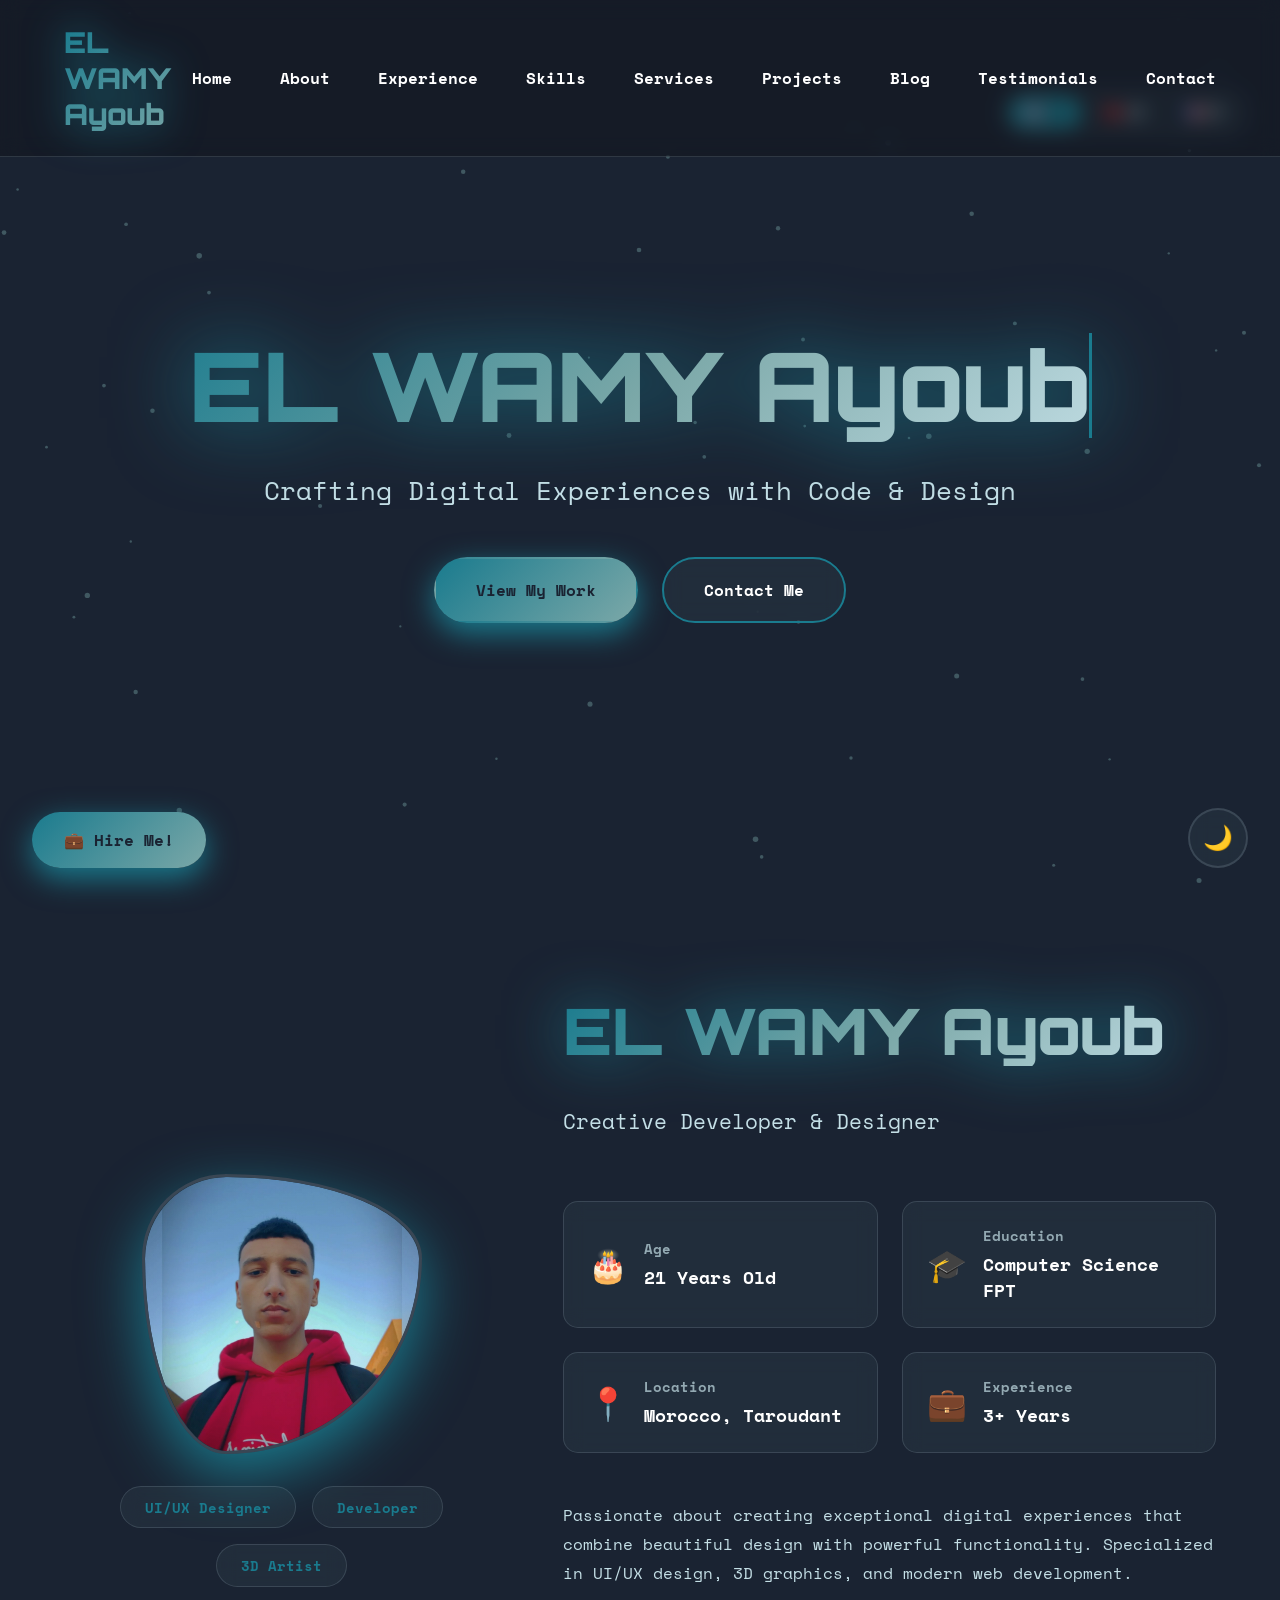
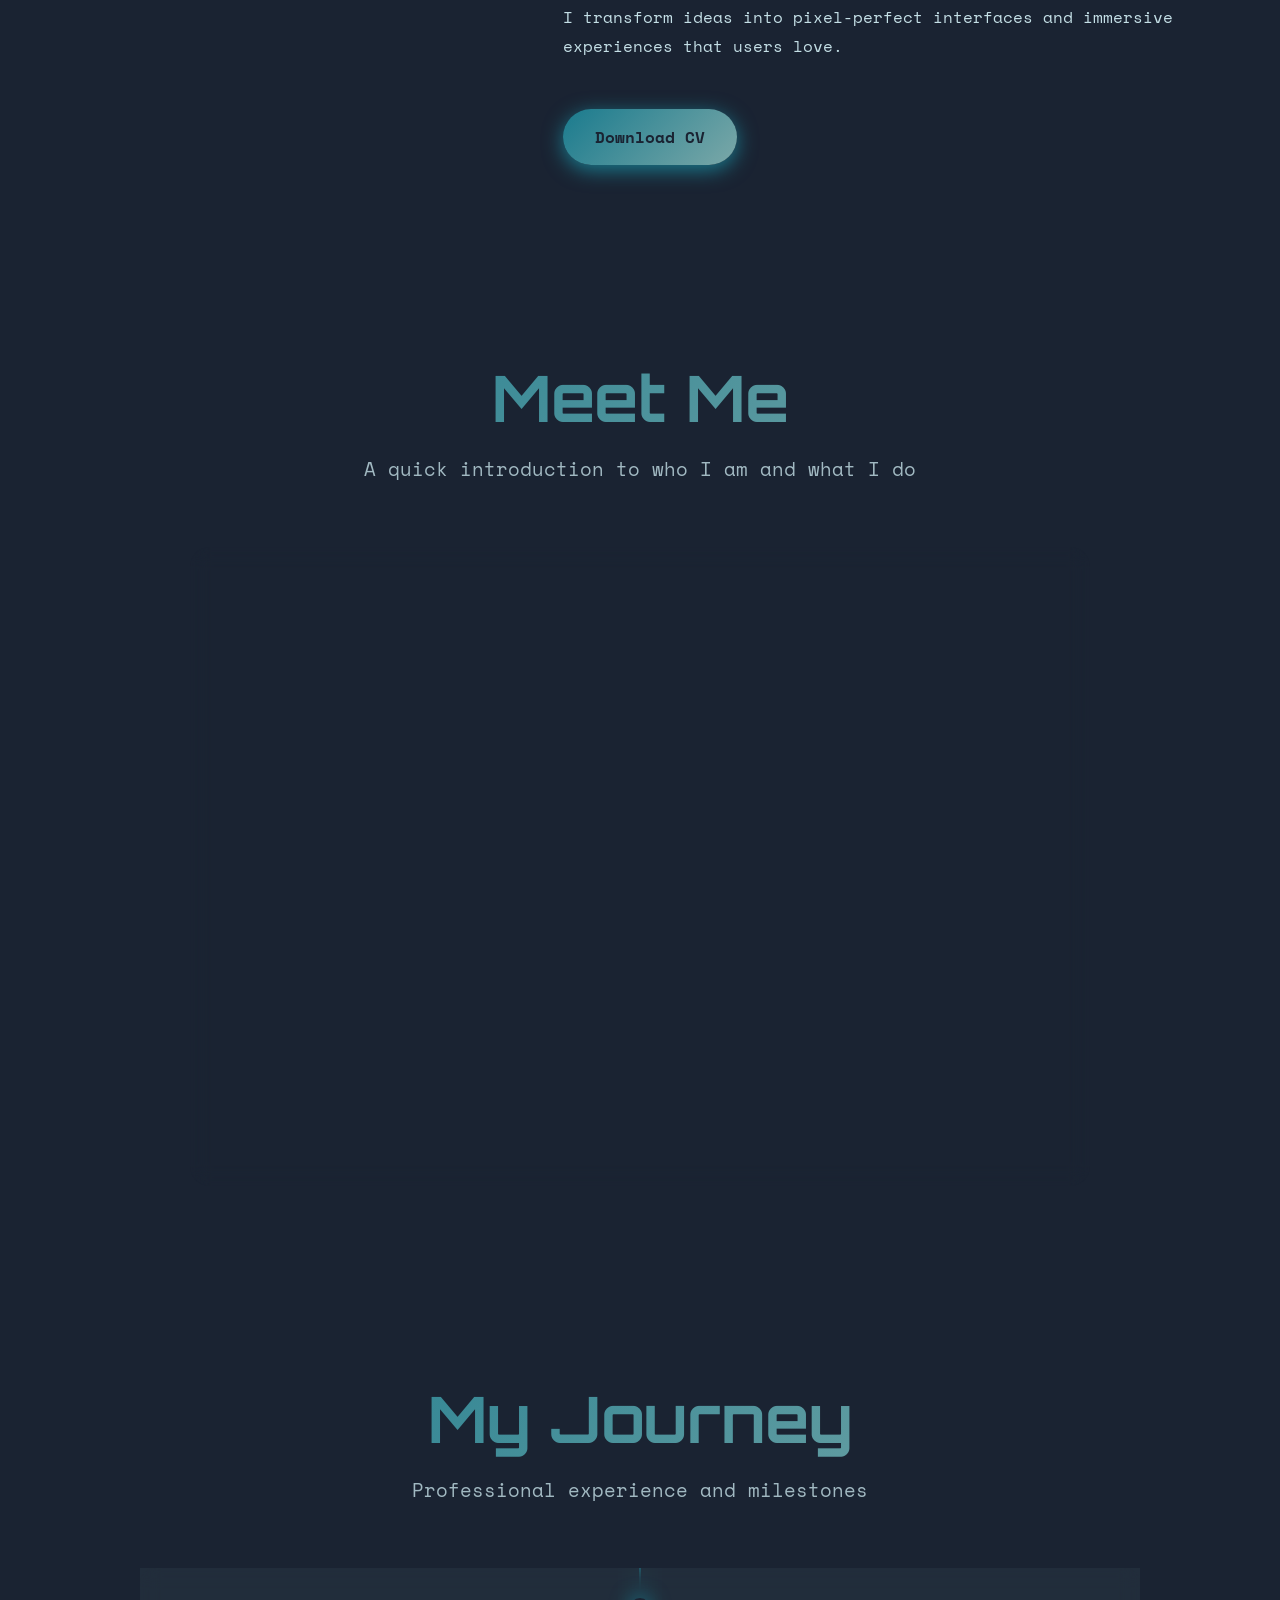
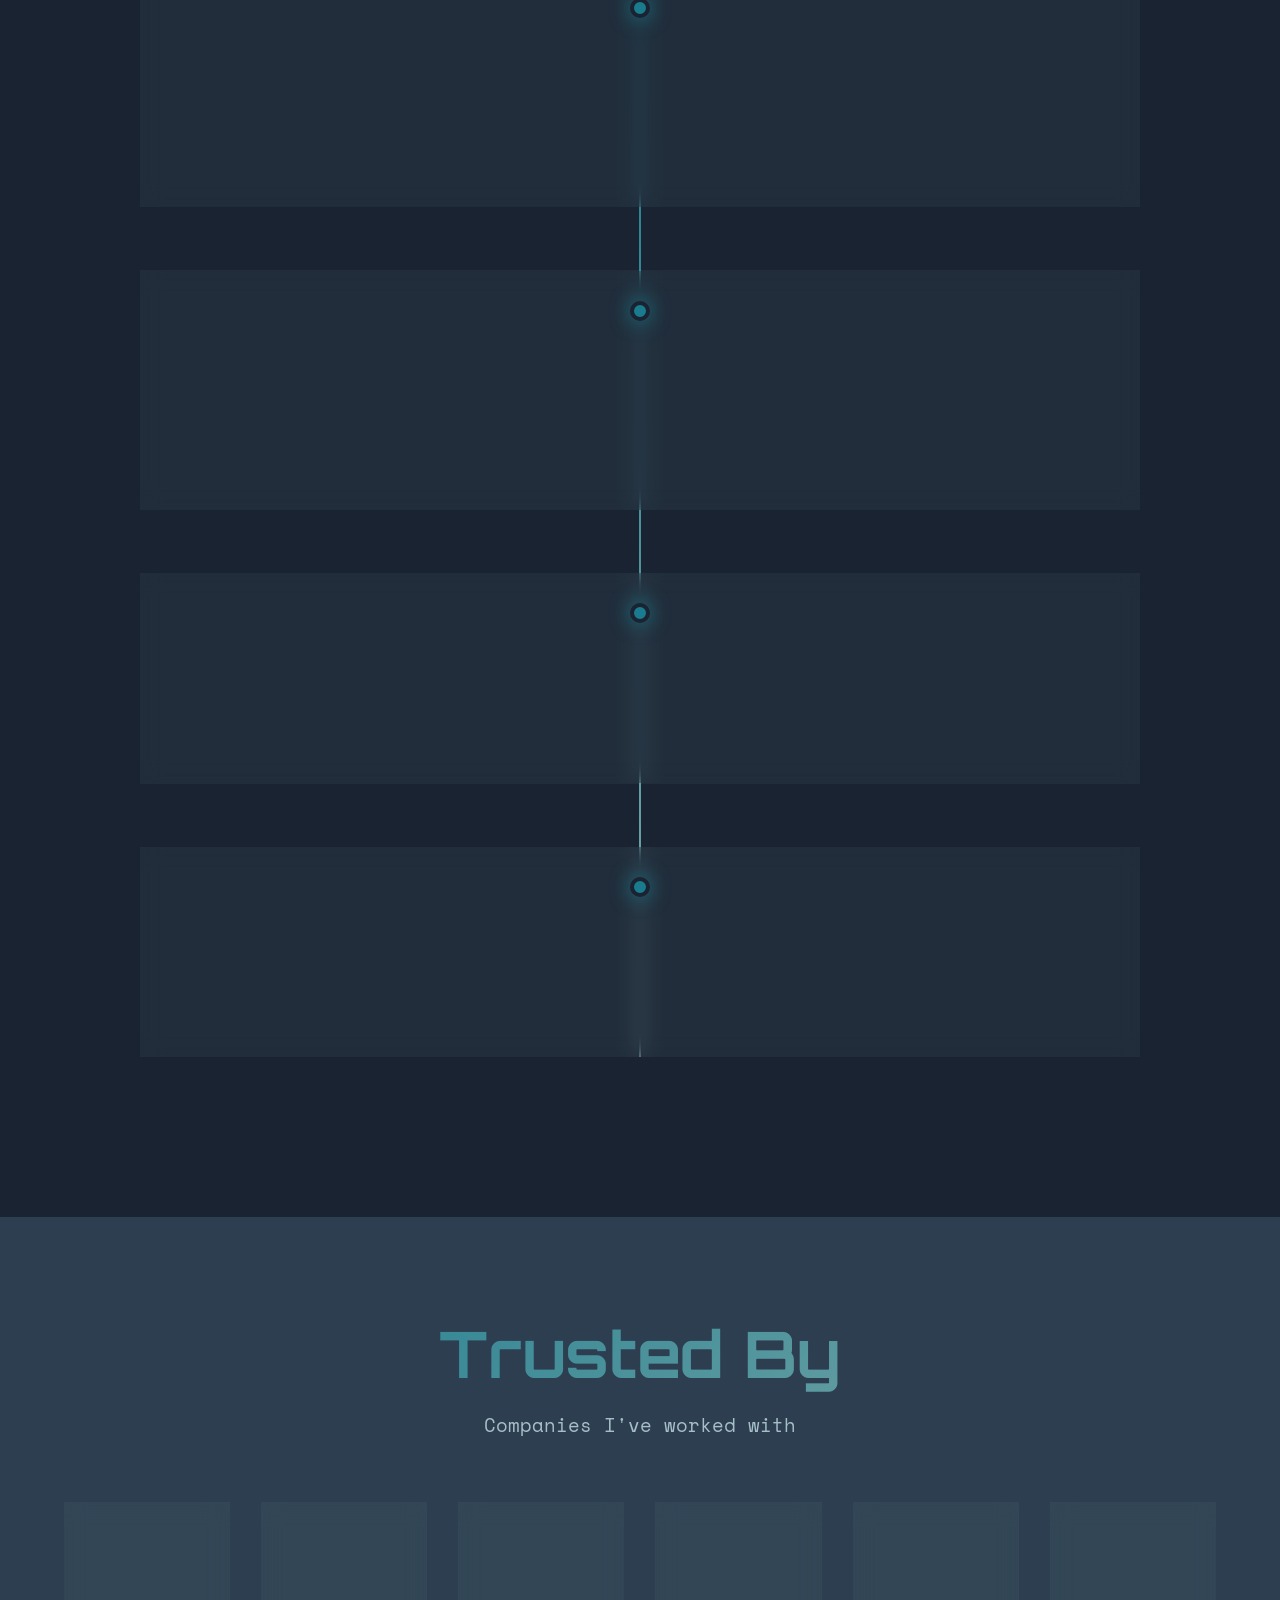
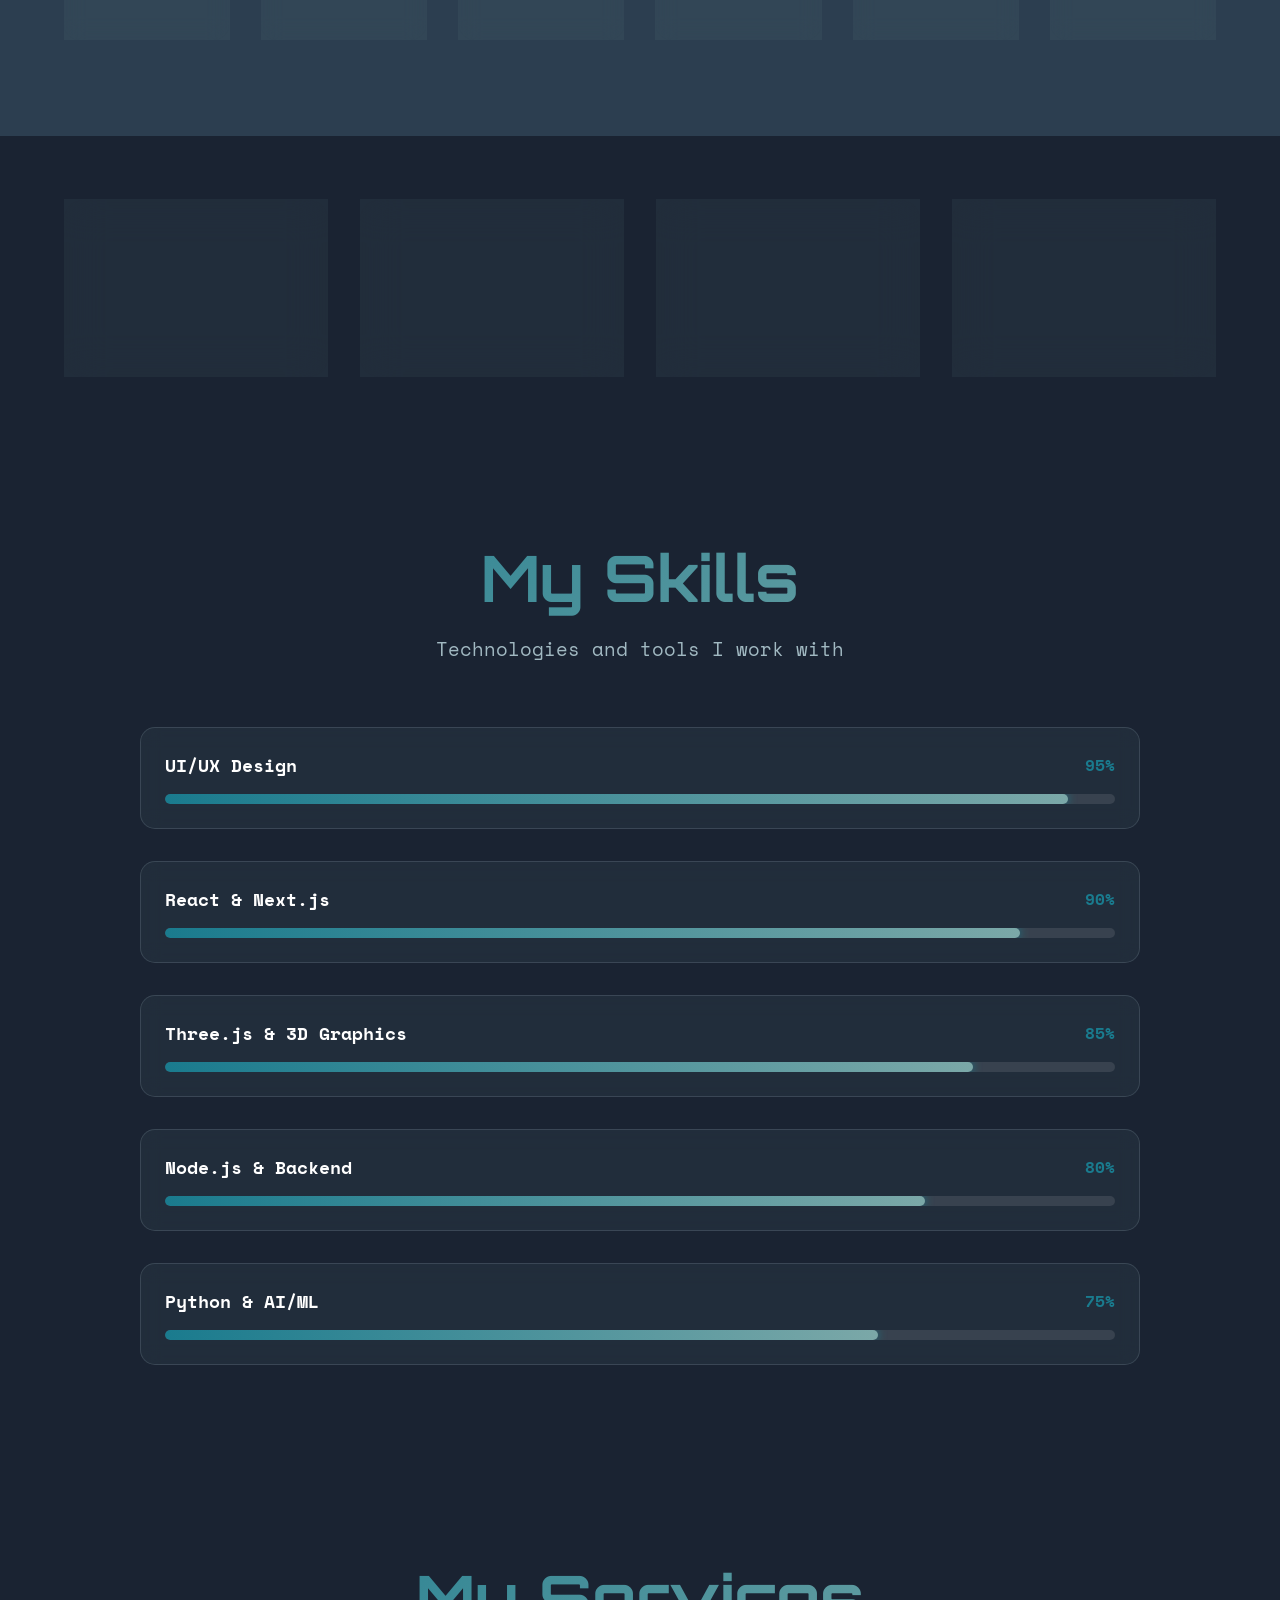
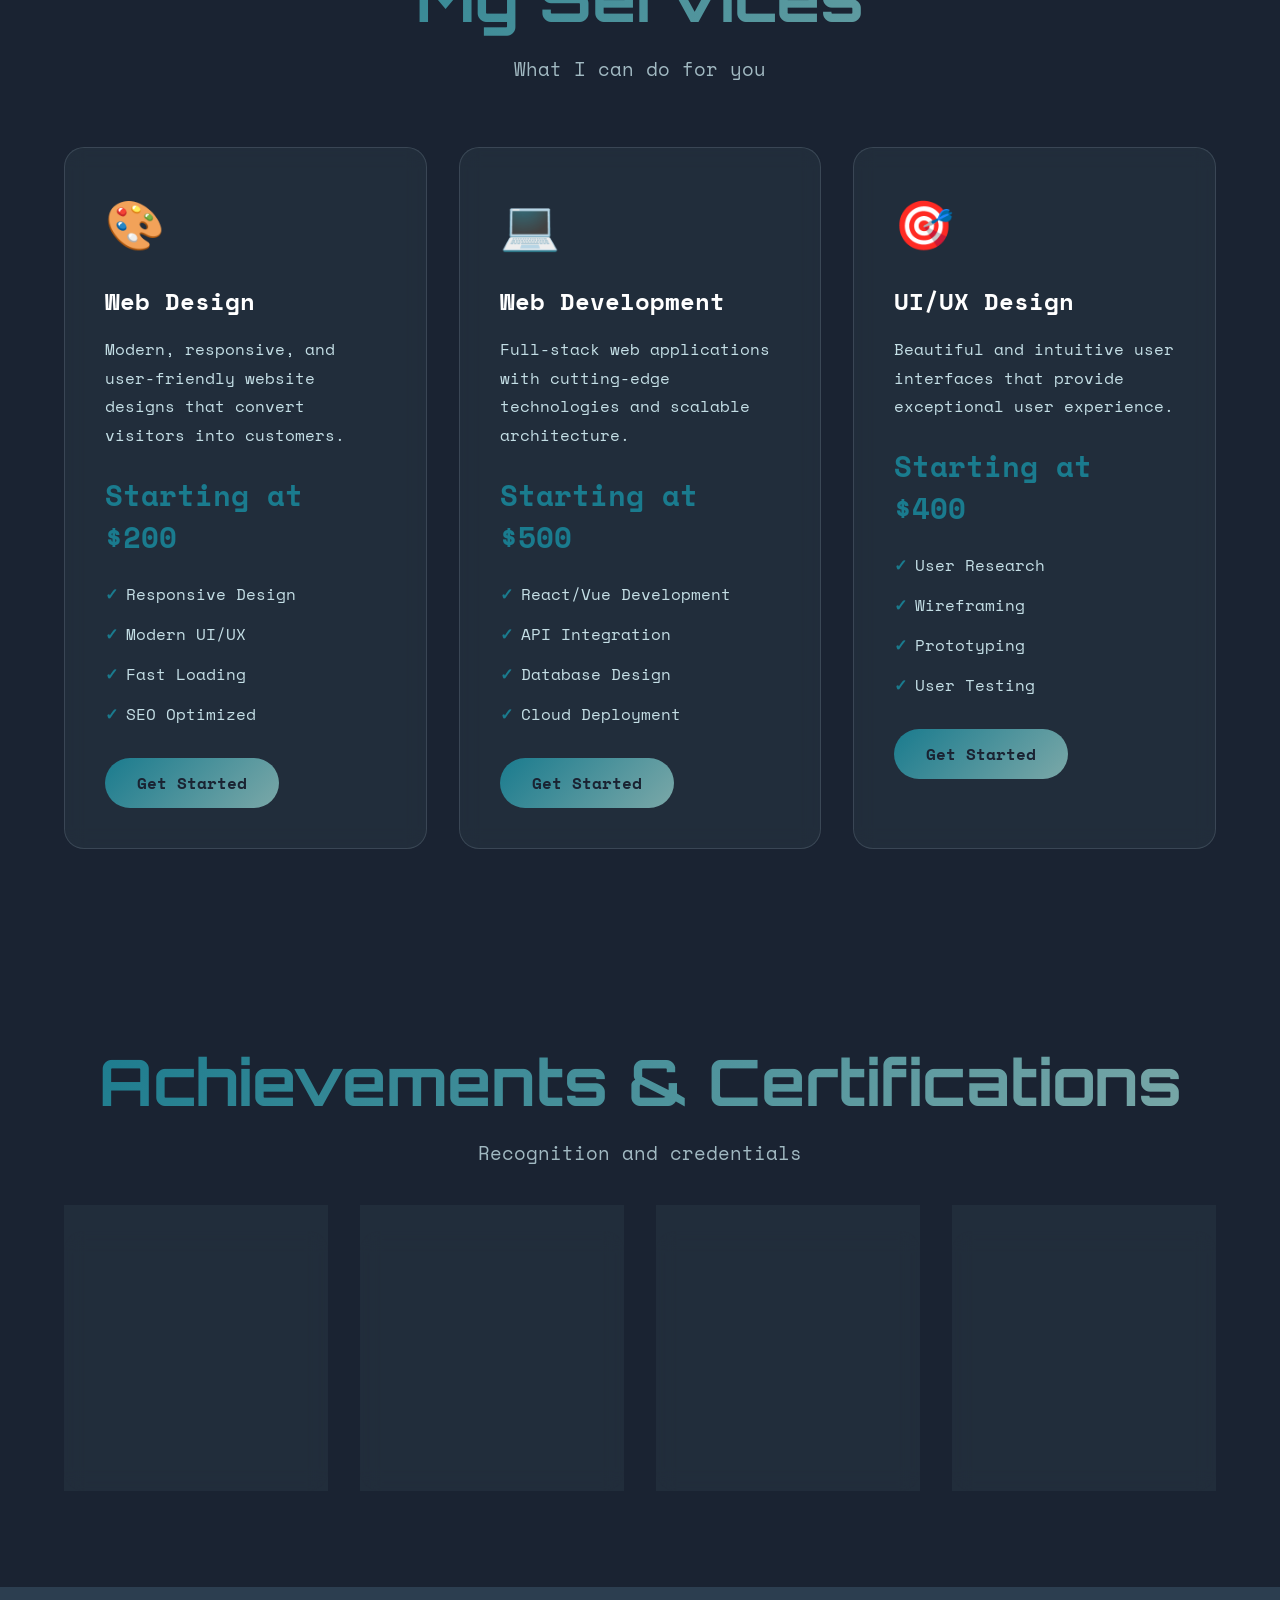
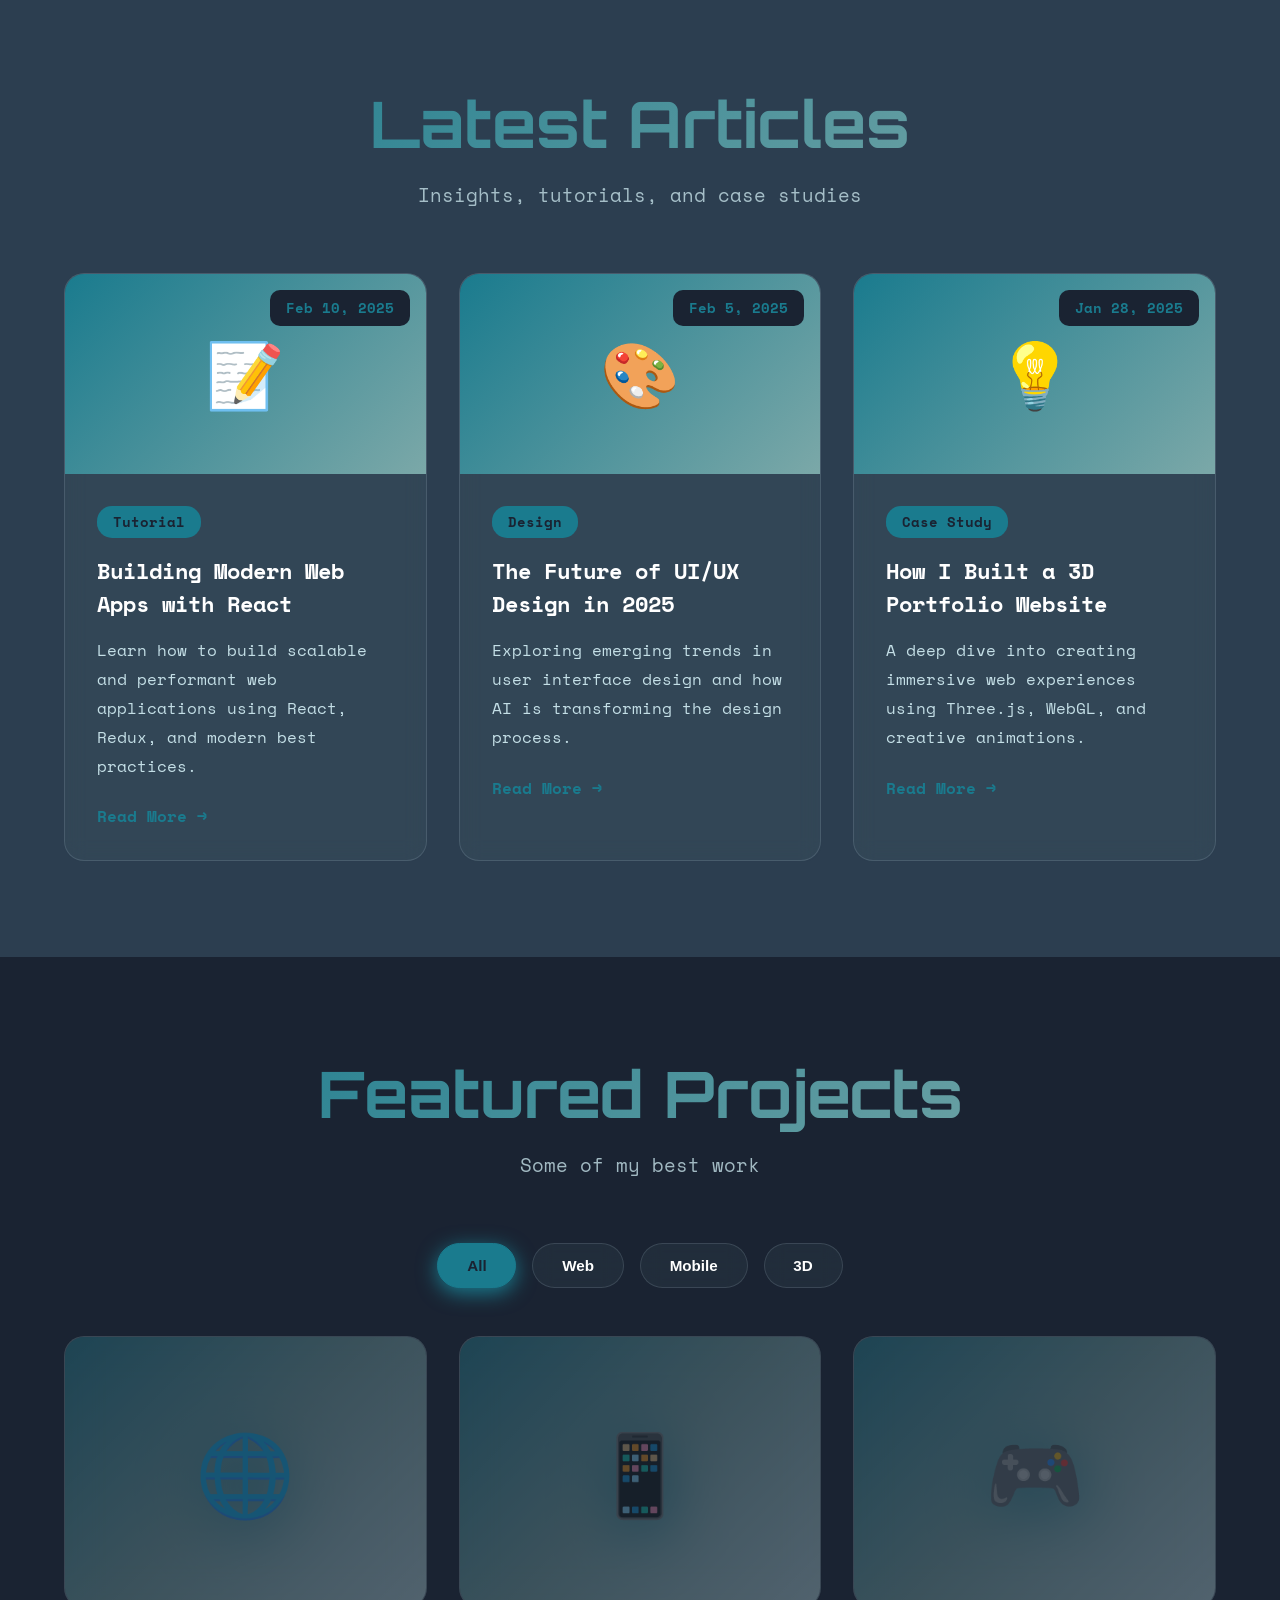
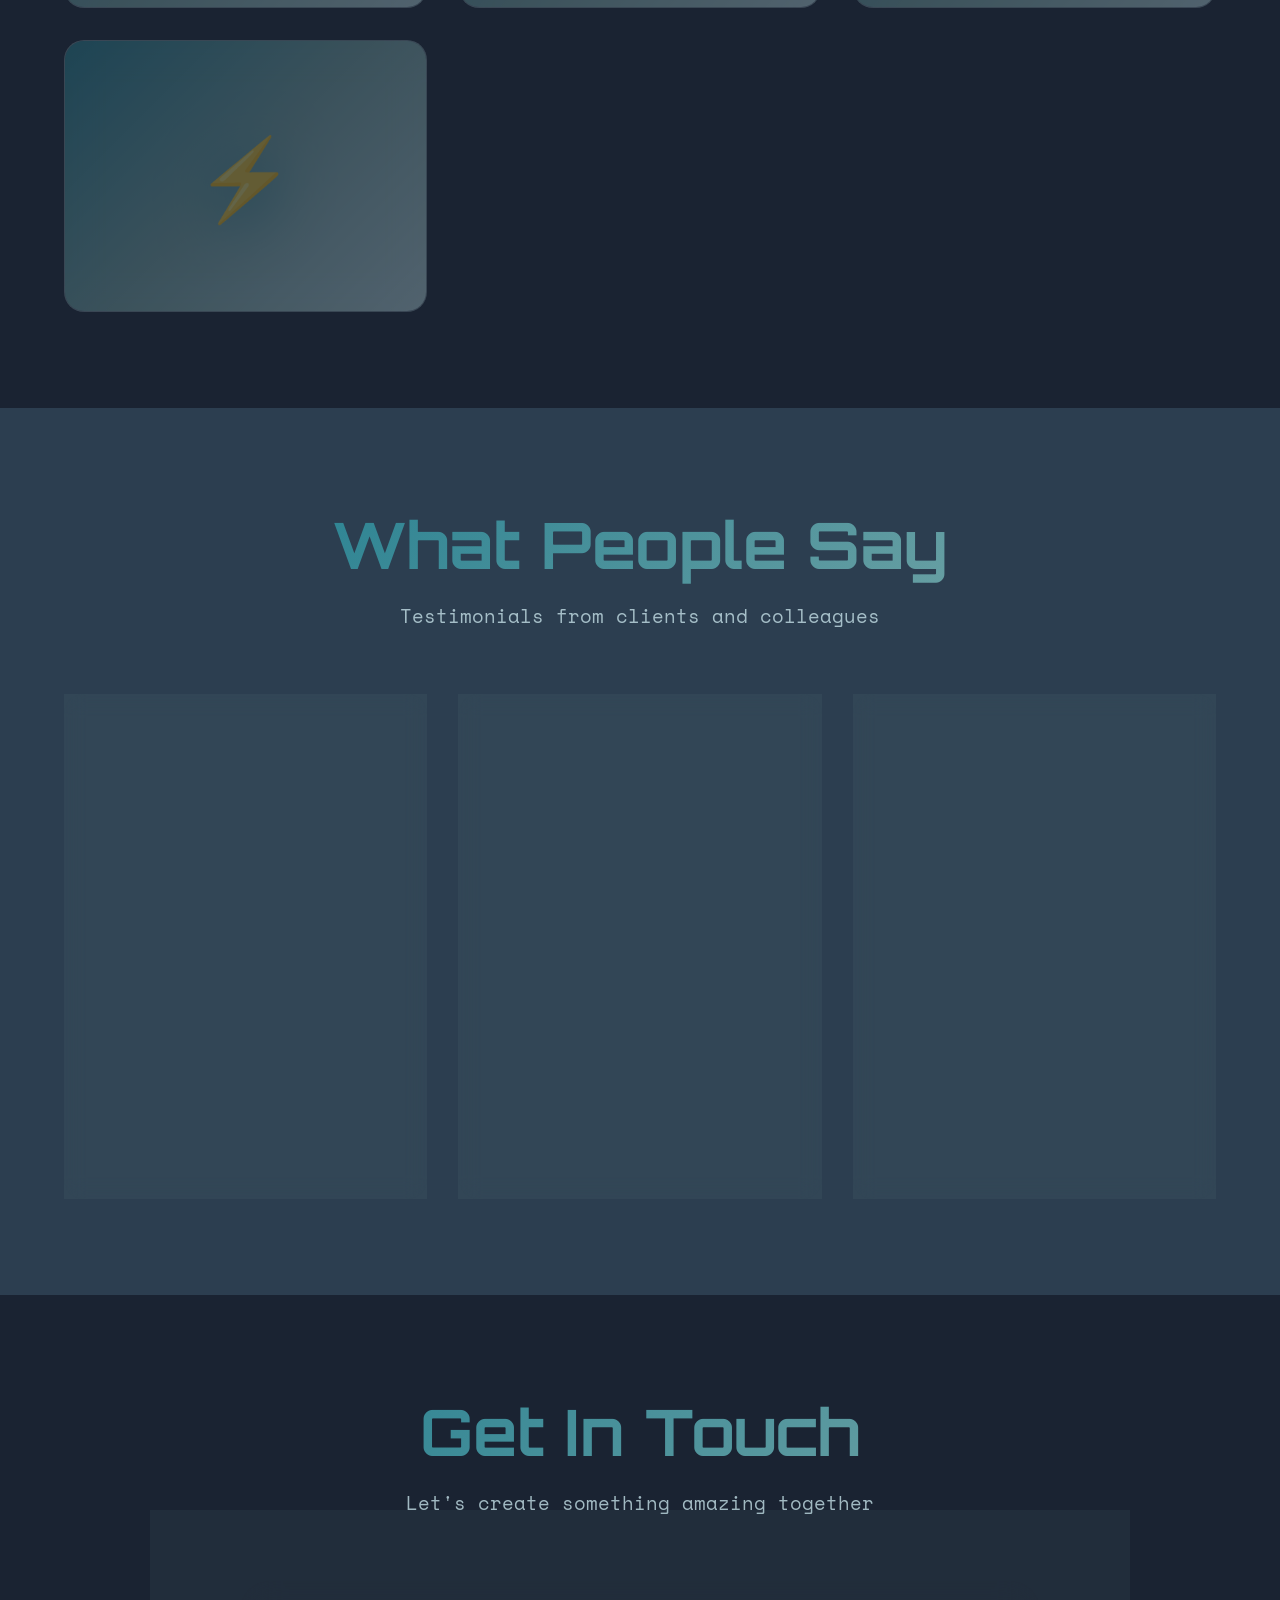
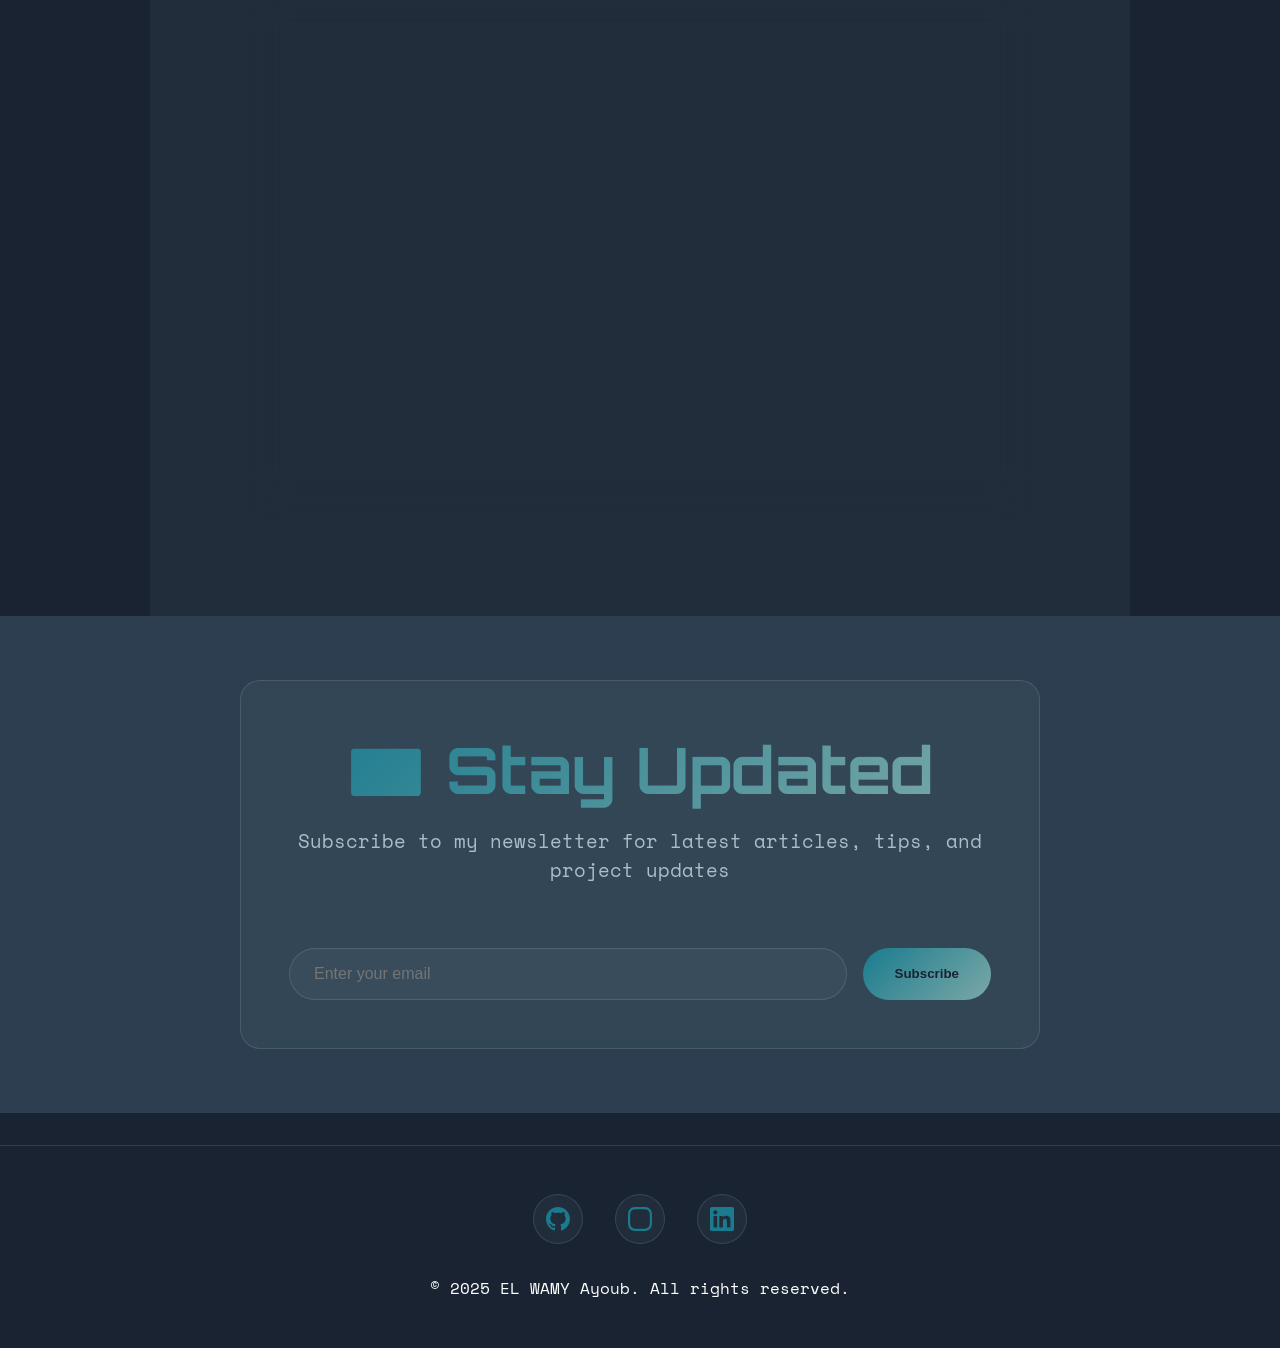
==== commit b62efb91: "Update index.html" ====
--- a/index.html
+++ b/index.html
@@ -99,9 +99,9 @@
             <div class="profile-section">
                 <div class="profile-image-wrapper">
                     <div class="profile-image">
-                        <img src="https://instagram.fcmn3-1.fna.fbcdn.net/v/t51.2885-19/588770191_17991058061856597_4286466673385637987_n.jpg?efg=eyJ2ZW5jb2RlX3RhZyI6InByb2ZpbGVfcGljLmRqYW5nby4xMDgwLmMyIn0&_nc_ht=instagram.fcmn3-1.fna.fbcdn.net&_nc_cat=109&_nc_oc=Q6cZ2QFA-BbBXLyTuIWep9WZ1Oyfdxh357Fq1SRNRN0XQ1AvD5uJZgLKcQJ0W7PPdkYHQt0&_nc_ohc=cUvNgskkRiQQ7kNvwG4lLDs&_nc_gid=9TAhDmhGU2Otyhw-AmMYOA&edm=AP4sbd4BAAAA&ccb=7-5&oh=00_Afv9HJdWeeZVx_2VqYsJY6X96GIhAzehqDTsiLGl1WtVCQ&oe=6993EF30&_nc_sid=7a9f4b" alt="EL WAMY Ayoub" class="profile-img">
-                        <div class="glow-effect"></div>
-                    </div>
+                         <img src="ayoub.jpg" alt="EL WAMY Ayoub" class="profile-img">
+                         <div class="glow-effect"></div>
+                     </div>
                 </div>
                 <div class="social-badges">
                     <span class="badge" data-translate="badge_designer">UI/UX Designer</span>
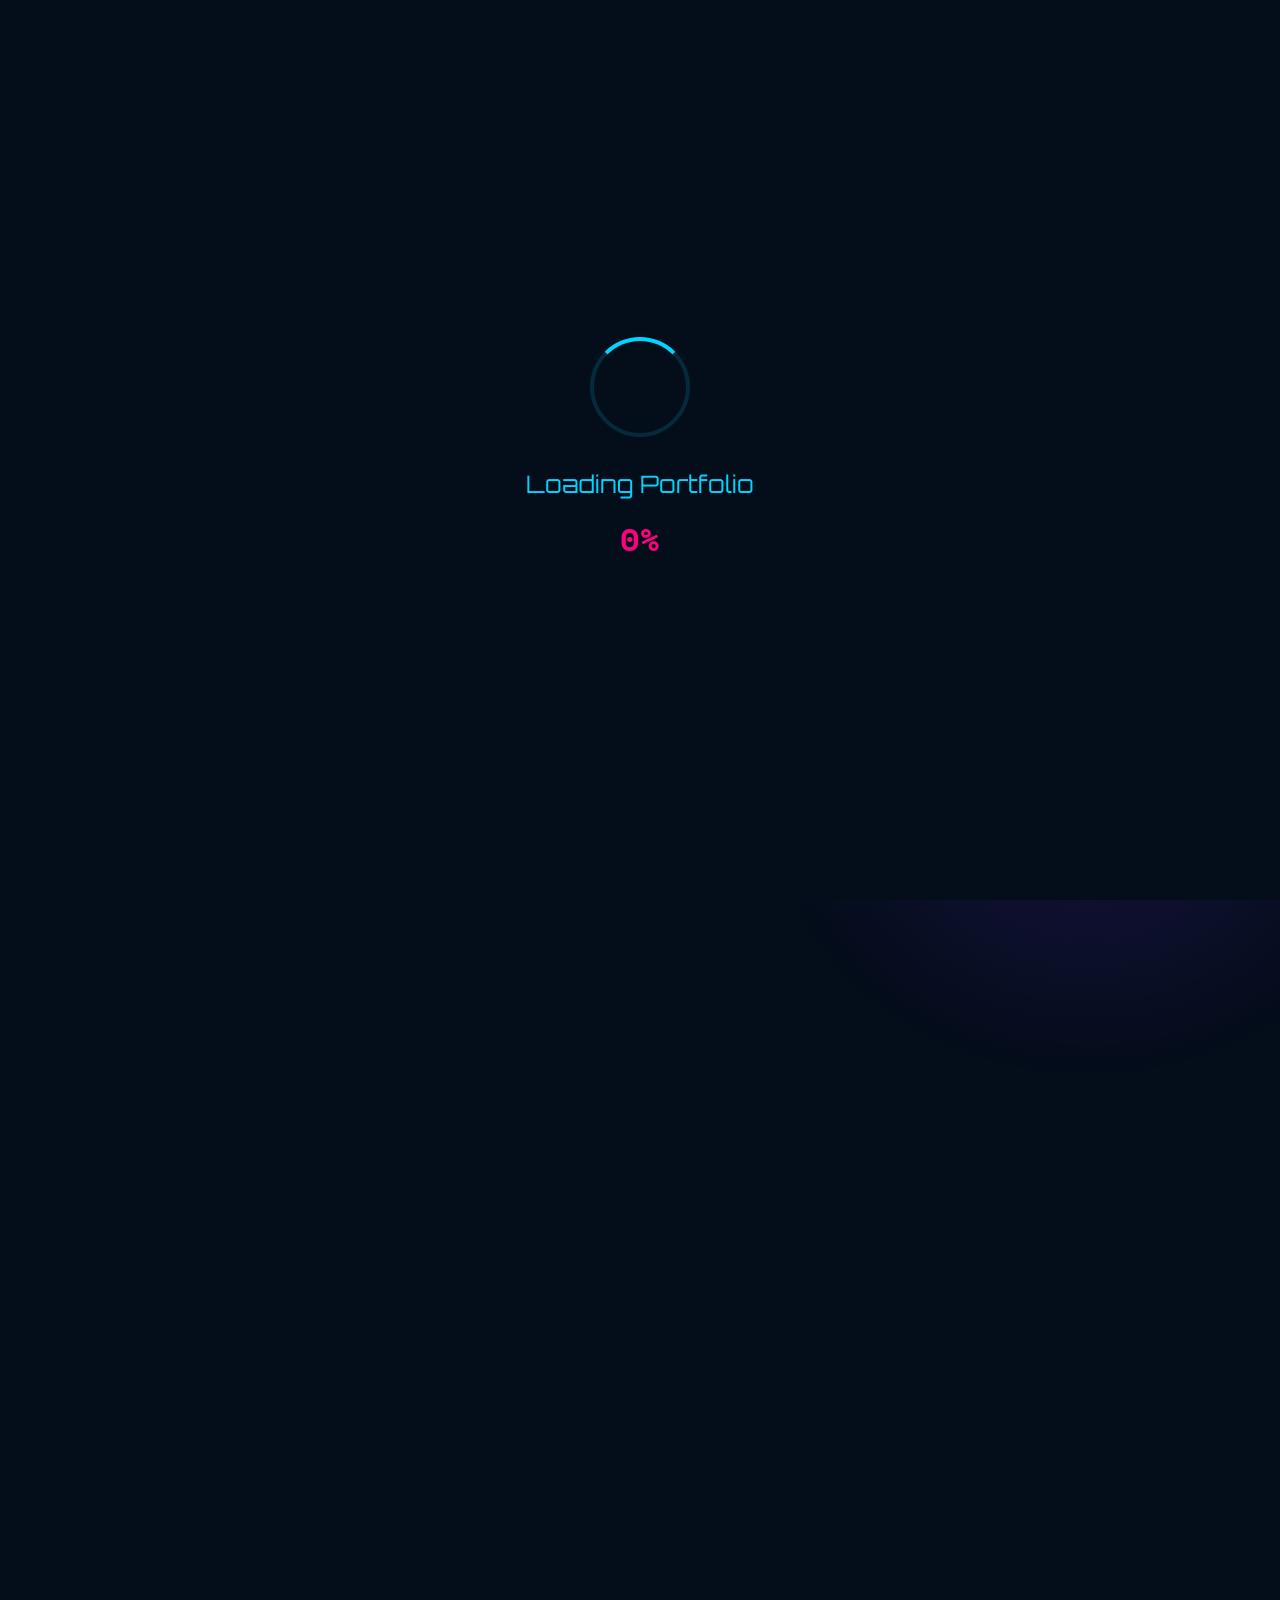
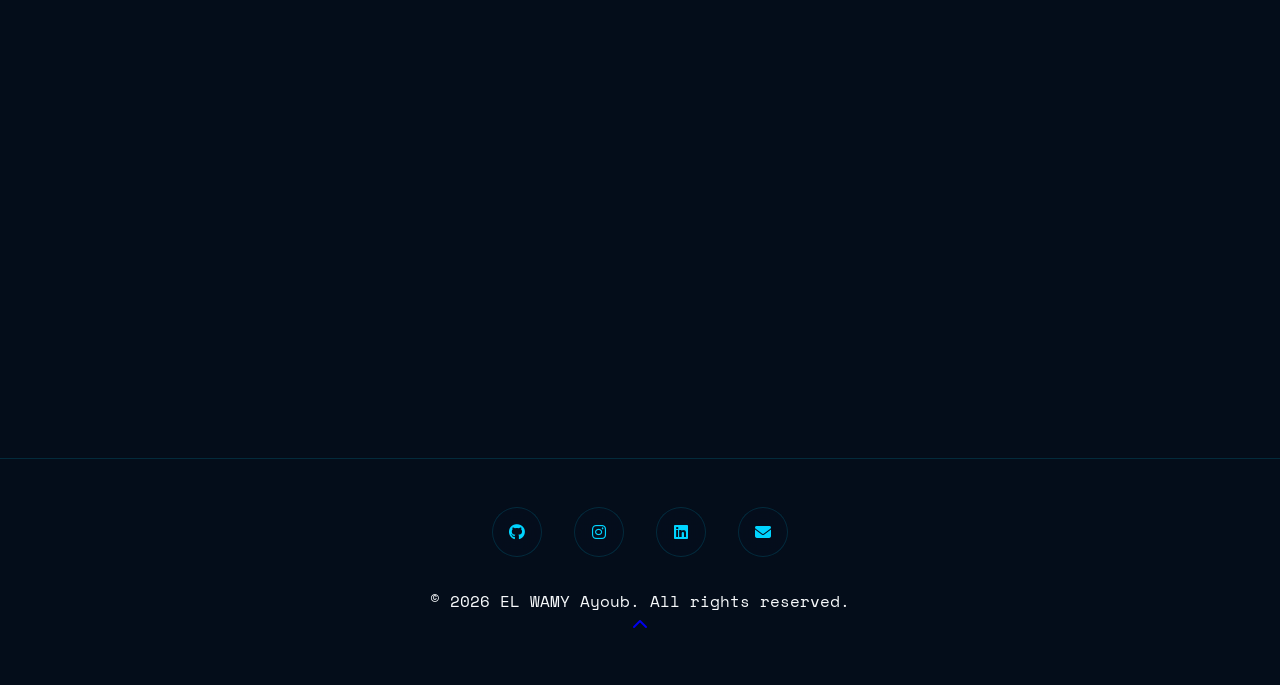
==== commit 5cc20a39: "Add files via upload" ====
--- a/index.html
+++ b/index.html
@@ -3,65 +3,93 @@
 <head>
     <meta charset="UTF-8">
     <meta name="viewport" content="width=device-width, initial-scale=1.0, maximum-scale=5.0, user-scalable=yes">
-    <meta name="description" content="Professional portfolio showcasing innovative web development projects, UI/UX design, and cutting-edge solutions.">
-    <meta name="keywords" content="web developer, portfolio, UI/UX designer, full-stack developer, creative developer">
+    <meta name="description" content="EL WAMY Ayoub — Full-Stack Developer & UI/UX Designer from Taroudant, Morocco. Specializing in React, Node.js, 3D web experiences. Available for freelance projects.">
+    <meta name="keywords" content="EL WAMY Ayoub, web developer, portfolio, UI/UX designer, full-stack developer, Morocco, Taroudant, React, Node.js">
     <meta name="author" content="EL WAMY Ayoub">
-    
-    <!-- Open Graph / Facebook -->
+    <meta name="robots" content="index, follow">
+
+    <!-- Open Graph -->
     <meta property="og:type" content="website">
-    <meta property="og:title" content="EL WAMY Ayoub · Portfolio">
-    <meta property="og:description" content="Professional portfolio showcasing innovative web development projects and creative solutions.">
-    <meta property="og:image" content="https://yourdomain.com/og-image.jpg">
-    
-    <!-- Twitter -->
+    <meta property="og:title" content="EL WAMY Ayoub · Full-Stack Developer & UI/UX Designer">
+    <meta property="og:description" content="21-year-old full-stack developer & UI/UX designer from Morocco. Building beautiful, functional digital experiences.">
+    <meta property="og:image" content="assets/img/ayoub.jpg">
+    <meta property="og:url" content="https://ayoubelwamy.com">
+
+    <!-- Twitter Card -->
     <meta name="twitter:card" content="summary_large_image">
     <meta name="twitter:title" content="EL WAMY Ayoub · Portfolio">
-    <meta name="twitter:description" content="Professional portfolio showcasing innovative web development projects.">
+    <meta name="twitter:description" content="Full-Stack Developer & UI/UX Designer from Morocco.">
+    <meta name="twitter:image" content="assets/img/ayoub.jpg">
+
+    <!-- Favicon -->
+    <link rel="icon" type="image/svg+xml" href="data:image/svg+xml,<svg xmlns='http://www.w3.org/2000/svg' viewBox='0 0 100 100'><text y='0.9em' font-size='90'>⚡</text></svg>">
+
+    <!-- Fonts -->
+    <link rel="preconnect" href="https://fonts.googleapis.com">
+    <link rel="preconnect" href="https://fonts.gstatic.com" crossorigin>
+    <link href="https://fonts.googleapis.com/css2?family=Cairo:wght@400;700;900&family=Orbitron:wght@400;700;900&family=Space+Mono:wght@400;700&display=swap" rel="stylesheet">
     
-    <!-- Favicon -->
-    <link rel="icon" type="image/svg+xml" href="data:image/svg+xml,<svg xmlns='http://www.w3.org/2000/svg' viewBox='0 0 100 100'><text y='0.9em' font-size='90'>🚀</text></svg>">
+    <!-- Font Awesome 6 -->
+    <link rel="stylesheet" href="https://cdnjs.cloudflare.com/ajax/libs/font-awesome/6.5.0/css/all.min.css">
+
+    <!-- Devicon -->
+    <link rel="stylesheet" href="https://cdn.jsdelivr.net/gh/devicons/devicon@latest/devicon.min.css">
     
     <!-- CSS -->
     <link rel="stylesheet" href="style.css">
-    
-    <title>EL WAMY Ayoub · Portfolio</title>
+
+    <!-- Theme: apply before render to prevent flash -->
+    <script>
+        (function() {
+            const t = localStorage.getItem('theme') || 'dark';
+            document.documentElement.setAttribute('data-theme', t);
+        })();
+    </script>
+
+    <title>EL WAMY Ayoub · Full-Stack Developer & UI/UX Designer</title>
 </head>
-<body>
+<body class="light-mode-transition">
+    <!-- Background Glow -->
+    <div class="bg-glow"></div>
+
+    <!-- Custom Cursor -->
+    <div class="cursor-dot" id="cursorDot"></div>
+    <div class="cursor-ring" id="cursorRing"></div>
+
     <!-- Loading Screen -->
     <div class="loading-screen" id="loadingScreen">
         <div class="loader"></div>
         <div class="loading-text">Loading Portfolio</div>
         <div class="loading-percentage" id="loadingPercentage">0%</div>
     </div>
-    
+
     <!-- Scroll Progress Bar -->
     <div class="scroll-progress" id="scrollProgress"></div>
-    
+
     <!-- Particle Canvas -->
     <canvas id="particleCanvas"></canvas>
-    
+
     <!-- Language Switcher -->
-    <div class="language-switcher">
-        <button class="lang-btn active" data-lang="en">🇬🇧 EN</button>
-        <button class="lang-btn" data-lang="ar">🇲🇦 AR</button>
-        <button class="lang-btn" data-lang="fr">🇫🇷 FR</button>
+    <div class="language-switcher" id="languageSwitcher">
+        <a href="index.html" class="lang-btn active"><img src="https://flagcdn.com/w20/gb.png" alt="English" style="width:20px; vertical-align:middle; margin-right:4px;"> EN</a>
+        <a href="index_ar.html" class="lang-btn"><img src="https://flagcdn.com/w20/ma.png" alt="Arabic" style="width:20px; vertical-align:middle; margin-right:4px;"> AR</a>
+        <a href="index_fr.html" class="lang-btn"><img src="https://flagcdn.com/w20/fr.png" alt="French" style="width:20px; vertical-align:middle; margin-right:4px;"> FR</a>
     </div>
-    
-    <!-- Sticky Hire Me Button -->
-    <a href="#contact" class="sticky-cta" id="stickyCta">💼 Hire Me!</a>
-    
+
+
+
     <!-- Theme Toggle -->
     <button class="theme-toggle" id="themeToggle" aria-label="Toggle theme">
-        <span id="themeIcon">🌙</span>
+        <i class="fas fa-moon" id="themeIcon"></i>
     </button>
-    
+
     <!-- Menu Overlay -->
     <div class="menu-overlay" id="menuOverlay"></div>
-    
+
     <!-- Navigation -->
     <nav>
         <div class="nav-content">
-            <div class="logo">EL WAMY Ayoub</div>
+            <a href="login.html" class="logo" title="Admin Panel" style="text-decoration:none;" data-translate="hero_title">EL WAMY Ayoub</a>
             <button class="hamburger" id="hamburger" aria-label="Menu">
                 <span></span>
                 <span></span>
@@ -77,29 +105,41 @@
                 <li><a href="#blog" data-translate="nav_blog">Blog</a></li>
                 <li><a href="#testimonials" data-translate="nav_testimonials">Testimonials</a></li>
                 <li><a href="#contact" data-translate="nav_contact">Contact</a></li>
+                <li class="nav-lang-switcher">
+                    <div class="language-switcher-nav">
+                        <a href="index.html" class="lang-btn active"><img src="https://flagcdn.com/w20/gb.png" alt="EN" style="width:20px;vertical-align:middle;margin-right:5px;">EN</a>
+                        <a href="index_ar.html" class="lang-btn"><img src="https://flagcdn.com/w20/ma.png" alt="AR" style="width:20px;vertical-align:middle;margin-right:5px;">AR</a>
+                        <a href="index_fr.html" class="lang-btn"><img src="https://flagcdn.com/w20/fr.png" alt="FR" style="width:20px;vertical-align:middle;margin-right:5px;">FR</a>
+                    </div>
+                </li>
             </ul>
         </div>
     </nav>
-    
+
     <!-- Hero Section -->
     <section class="hero" id="home">
         <div class="hero-content">
+            <!-- Availability Badge Removed -->
+
             <h1><span class="typewriter" data-translate="hero_title">EL WAMY Ayoub</span></h1>
-            <p data-translate="hero_subtitle">Crafting Digital Experiences with Code & Design</p>
+            <p data-translate="hero_subtitle">Crafting Digital Experiences with Code &amp; Design</p>
+
+            <!-- Hero Avatar Removed -->
+
             <div class="cta-buttons">
                 <a href="#projects" class="cta-button primary" data-translate="cta_work">View My Work</a>
                 <a href="#contact" class="cta-button secondary" data-translate="cta_contact">Contact Me</a>
             </div>
         </div>
     </section>
-    
+
     <!-- About Section -->
     <section class="about-section fade-in" id="about">
         <div class="about-container">
             <div class="profile-section">
                 <div class="profile-image-wrapper">
                     <div class="profile-image">
-                         <img src="ayoub.jpg" alt="EL WAMY Ayoub" class="profile-img">
+                         <img src="assets/img/ayoub.jpg" alt="EL WAMY Ayoub" class="profile-img" style="object-position: top;">
                          <div class="glow-effect"></div>
                      </div>
                 </div>
@@ -109,78 +149,104 @@
                     <span class="badge" data-translate="badge_3d">3D Artist</span>
                 </div>
             </div>
-            
+
             <div class="info-section">
                 <h2 class="name-title" data-translate="about_name">EL WAMY Ayoub</h2>
-                <p class="tagline" data-translate="about_tagline">Creative Developer & Designer</p>
-                
+                <p class="tagline" data-translate="about_tagline">Creative Developer &amp; Designer</p>
+
                 <div class="info-grid">
                     <div class="info-card">
-                        <span class="info-icon">🎂</span>
+                        <span class="info-icon"><i class="fas fa-birthday-cake"></i></span>
                         <div class="info-content">
                             <span class="info-label" data-translate="info_age_label">Age</span>
                             <span class="info-value" data-translate="info_age_value">21 Years Old</span>
                         </div>
                     </div>
                     <div class="info-card">
-                        <span class="info-icon">🎓</span>
+                        <span class="info-icon"><i class="fas fa-graduation-cap"></i></span>
                         <div class="info-content">
                             <span class="info-label" data-translate="info_education_label">Education</span>
                             <span class="info-value" data-translate="info_education_value">Computer Science FPT</span>
                         </div>
                     </div>
                     <div class="info-card">
-                        <span class="info-icon">📍</span>
+                        <span class="info-icon"><i class="fas fa-map-marker-alt"></i></span>
                         <div class="info-content">
                             <span class="info-label" data-translate="info_location_label">Location</span>
                             <span class="info-value" data-translate="info_location_value">Morocco, Taroudant</span>
                         </div>
                     </div>
                     <div class="info-card">
-                        <span class="info-icon">💼</span>
+                        <span class="info-icon"><i class="fas fa-briefcase"></i></span>
                         <div class="info-content">
                             <span class="info-label" data-translate="info_experience_label">Experience</span>
                             <span class="info-value" data-translate="info_experience_value">3+ Years</span>
                         </div>
                     </div>
                 </div>
-                
+
                 <div class="bio-text">
                     <p data-translate="bio_1">Passionate about creating exceptional digital experiences that combine beautiful design with powerful functionality. Specialized in UI/UX design, 3D graphics, and modern web development.</p>
                     <p data-translate="bio_2">I transform ideas into pixel-perfect interfaces and immersive experiences that users love.</p>
                 </div>
-                
-                <a href="#" class="download-cv" data-translate="download_cv">
-                    <svg width="20" height="20" viewBox="0 0 24 24" fill="currentColor">
-                        <path d="M19 9h-4V3H9v6H5l7 7 7-7zM5 18v2h14v-2H5z"/>
-                    </svg>
+
+                <a href="cv.pdf" class="download-cv" download data-translate="download_cv">
+                    <i class="fas fa-download"></i>
                     Download CV
                 </a>
             </div>
         </div>
     </section>
-    
+
     <!-- Video Introduction Section -->
-    <section class="video-section fade-in" id="video">
-        <h2 class="section-title" data-translate="video_title">Meet Me</h2>
-        <p class="section-subtitle" data-translate="video_subtitle">A quick introduction to who I am and what I do</p>
-        <div class="video-container">
-            <div class="video-wrapper">
-                <div class="video-placeholder">🎥</div>
-            </div>
-            <p style="margin-top: 1.5rem; color: var(--text-secondary);" data-translate="video_description">
-                Watch this short video to learn more about my journey, skills, and passion for development.
-            </p>
-        </div>
-    </section>
-    
+    <style>
+        .hero-box {
+            background: rgba(255,255,255,0.03); padding: 1.5rem; border-radius: 24px; border: 1px solid var(--glass-border); box-shadow: 0 20px 40px rgba(0,0,0,0.3); margin-top: 2rem; max-width: 800px; margin-left: auto; margin-right: auto;
+        }
+        .hero-vid-player {
+            background: #1e293b; border-radius: 16px; min-height: 450px; display: flex; align-items: center; justify-content: center; position: relative; overflow: hidden; box-shadow: inset 0 0 20px rgba(0,0,0,0.4); border: 1px solid rgba(255,255,255,0.05);
+        }
+        .hero-play {
+            width: 80px; height: 80px; border-radius: 50%; background: #ffffff; color: #1e293b; border: none; font-size: 2rem; display: flex; align-items: center; justify-content: center; cursor: pointer; transition: transform 0.2s, box-shadow 0.2s; z-index: 5; box-shadow: 0 10px 30px rgba(0,0,0,0.3); outline: none;
+        }
+        .hero-play:hover {
+            transform: scale(1.1); box-shadow: 0 15px 40px rgba(0,0,0,0.4);
+        }
+        #videoThumbBg {
+            position: absolute; inset: 0; background-position: center; background-size: cover; background-repeat: no-repeat; opacity: 0.6; pointer-events: none; transition: opacity 0.3s;
+        }
+        .hero-vid-player:hover #videoThumbBg {
+            opacity: 0.4;
+        }
+    </style>
+    <section class="video-section fade-in" id="video" style="position: relative; overflow: hidden; text-align: center;">
+        <div class="container" style="position: relative; z-index: 10;">
+            <h2 class="section-title" data-translate="video_title">Meet Me</h2>
+            <p class="section-subtitle" data-translate="video_subtitle">A quick introduction to who I am and what I do</p>
+            
+            <div class="hero-box">
+                <div class="hero-vid-player" id="videoPlayerContainer">
+                    <button class="hero-play" id="playVideoBtn">
+                        <i class="fas fa-play" style="margin-left: 5px;"></i>
+                    </button>
+                    <!-- Background image injected here via JS -->
+                    <div id="videoThumbBg"></div>
+                    <div id="videoPlayer" style="position: absolute; inset: 0; display: none; width: 100%; height: 100%; z-index: 10;"></div>
+                </div>
+                <p style="margin-top: 1.5rem; font-size: 0.95rem; color: var(--text-secondary); line-height: 1.6;" data-translate="video_description">
+                    Watch this short video to learn more about my journey, skills, and passion for development.
+                </p>
+            </div>
+        </div>
+    </section>
+
     <!-- Timeline Section -->
     <section class="timeline-section fade-in" id="timeline">
         <h2 class="section-title" data-translate="timeline_title">My Journey</h2>
         <p class="section-subtitle" data-translate="timeline_subtitle">Professional experience and milestones</p>
         <div class="timeline-container">
             <div class="timeline-line"></div>
-            
+
             <div class="timeline-item fade-in">
                 <div class="timeline-content">
                     <div class="timeline-date" data-translate="timeline_date1">2024 - Present</div>
@@ -190,7 +256,7 @@
                 </div>
                 <div class="timeline-dot"></div>
             </div>
-            
+
             <div class="timeline-item fade-in">
                 <div class="timeline-content">
                     <div class="timeline-date" data-translate="timeline_date2">2022 - 2024</div>
@@ -200,17 +266,17 @@
                 </div>
                 <div class="timeline-dot"></div>
             </div>
-            
+
             <div class="timeline-item fade-in">
                 <div class="timeline-content">
                     <div class="timeline-date" data-translate="timeline_date3">2020 - 2022</div>
-                    <h3 class="timeline-title" data-translate="timeline_title3">UI/UX Designer & Developer</h3>
+                    <h3 class="timeline-title" data-translate="timeline_title3">UI/UX Designer &amp; Developer</h3>
                     <p class="timeline-company" data-translate="timeline_company3">Startup Labs</p>
                     <p class="timeline-description" data-translate="timeline_desc3">Designed and developed user-centered interfaces for mobile and web applications.</p>
                 </div>
                 <div class="timeline-dot"></div>
             </div>
-            
+
             <div class="timeline-item fade-in">
                 <div class="timeline-content">
                     <div class="timeline-date" data-translate="timeline_date4">2018 - 2020</div>
@@ -222,21 +288,26 @@
             </div>
         </div>
     </section>
-    
+
     <!-- Social Proof Section -->
     <section class="social-proof-section fade-in" id="clients">
-        <h2 class="section-title" data-translate="clients_title">Trusted By</h2>
-        <p class="section-subtitle" data-translate="clients_subtitle">Companies I've worked with</p>
+        <h2 class="section-title" data-translate="clients_title">I can code with</h2>
+        <p class="section-subtitle" data-translate="clients_subtitle">Technologies I use to build amazing products</p>
         <div class="brands-grid">
-            <div class="brand-logo"><span>🚀</span></div>
-            <div class="brand-logo"><span>💎</span></div>
-            <div class="brand-logo"><span>⚡</span></div>
-            <div class="brand-logo"><span>🎯</span></div>
-            <div class="brand-logo"><span>🌟</span></div>
-            <div class="brand-logo"><span>🔥</span></div>
-        </div>
-    </section>
-    
+            <div class="brand-logo" title="JavaScript"><i class="devicon-javascript-plain"></i></div>
+            <div class="brand-logo" title="HTML5"><i class="devicon-html5-plain"></i></div>
+            <div class="brand-logo" title="CSS3"><i class="devicon-css3-plain"></i></div>
+            <div class="brand-logo" title="React"><i class="devicon-react-original"></i></div>
+            <div class="brand-logo" title="Node.js"><i class="devicon-nodejs-plain"></i></div>
+            <div class="brand-logo" title="Python"><i class="devicon-python-plain"></i></div>
+            <div class="brand-logo" title="Java"><i class="devicon-java-plain"></i></div>
+            <div class="brand-logo" title="TypeScript"><i class="devicon-typescript-plain"></i></div>
+            <div class="brand-logo" title="C"><i class="devicon-c-plain"></i></div>
+            <div class="brand-logo" title="C++"><i class="devicon-cplusplus-plain"></i></div>
+        </div>
+        <!-- Social Proof Counters Removed -->
+    </section>
+
     <!-- Stats Section -->
     <section class="stats-section fade-in" id="stats">
         <div class="stats-container">
@@ -258,7 +329,7 @@
             </div>
         </div>
     </section>
-    
+
     <!-- Skills Section -->
     <section class="skills-section fade-in" id="skills">
         <h2 class="section-title" data-translate="skills_title">My Skills</h2>
@@ -275,7 +346,7 @@
             </div>
             <div class="skill-item">
                 <div class="skill-header">
-                    <span class="skill-name" data-translate="skill_react">React & Next.js</span>
+                    <span class="skill-name" data-translate="skill_react">React &amp; Next.js</span>
                     <span class="skill-percentage">90%</span>
                 </div>
                 <div class="skill-bar">
@@ -284,7 +355,7 @@
             </div>
             <div class="skill-item">
                 <div class="skill-header">
-                    <span class="skill-name" data-translate="skill_three">Three.js & 3D Graphics</span>
+                    <span class="skill-name" data-translate="skill_three">Three.js &amp; 3D Graphics</span>
                     <span class="skill-percentage">85%</span>
                 </div>
                 <div class="skill-bar">
@@ -293,7 +364,7 @@
             </div>
             <div class="skill-item">
                 <div class="skill-header">
-                    <span class="skill-name" data-translate="skill_node">Node.js & Backend</span>
+                    <span class="skill-name" data-translate="skill_node">Node.js &amp; Backend</span>
                     <span class="skill-percentage">80%</span>
                 </div>
                 <div class="skill-bar">
@@ -302,7 +373,7 @@
             </div>
             <div class="skill-item">
                 <div class="skill-header">
-                    <span class="skill-name" data-translate="skill_python">Python & AI/ML</span>
+                    <span class="skill-name" data-translate="skill_python">Python &amp; AI/ML</span>
                     <span class="skill-percentage">75%</span>
                 </div>
                 <div class="skill-bar">
@@ -311,17 +382,17 @@
             </div>
         </div>
     </section>
-    
+
     <!-- Services Section -->
     <section class="services-section fade-in" id="services">
         <h2 class="section-title" data-translate="services_title">My Services</h2>
         <p class="section-subtitle" data-translate="services_subtitle">What I can do for you</p>
         <div class="services-grid">
             <div class="service-card scale-in">
-                <div class="service-icon">🎨</div>
+                <div class="service-icon"><i class="fas fa-palette"></i></div>
                 <h3 class="service-title" data-translate="service_web_title">Web Design</h3>
                 <p class="service-description" data-translate="service_web_desc">Modern, responsive, and user-friendly website designs that convert visitors into customers.</p>
-                <div class="service-price" data-translate="service_web_price">Starting at $200</div>
+
                 <ul class="service-features">
                     <li data-translate="service_web_feat1">Responsive Design</li>
                     <li data-translate="service_web_feat2">Modern UI/UX</li>
@@ -330,12 +401,12 @@
                 </ul>
                 <a href="#contact" class="service-btn" data-translate="service_btn">Get Started</a>
             </div>
-            
+
             <div class="service-card scale-in">
-                <div class="service-icon">💻</div>
+                <div class="service-icon"><i class="fas fa-laptop-code"></i></div>
                 <h3 class="service-title" data-translate="service_dev_title">Web Development</h3>
                 <p class="service-description" data-translate="service_dev_desc">Full-stack web applications with cutting-edge technologies and scalable architecture.</p>
-                <div class="service-price" data-translate="service_dev_price">Starting at $500</div>
+
                 <ul class="service-features">
                     <li data-translate="service_dev_feat1">React/Vue Development</li>
                     <li data-translate="service_dev_feat2">API Integration</li>
@@ -344,12 +415,12 @@
                 </ul>
                 <a href="#contact" class="service-btn" data-translate="service_btn">Get Started</a>
             </div>
-            
+
             <div class="service-card scale-in">
-                <div class="service-icon">🎯</div>
+                <div class="service-icon"><i class="fas fa-pencil-ruler"></i></div>
                 <h3 class="service-title" data-translate="service_ui_title">UI/UX Design</h3>
                 <p class="service-description" data-translate="service_ui_desc">Beautiful and intuitive user interfaces that provide exceptional user experience.</p>
-                <div class="service-price" data-translate="service_ui_price">Starting at $400</div>
+
                 <ul class="service-features">
                     <li data-translate="service_ui_feat1">User Research</li>
                     <li data-translate="service_ui_feat2">Wireframing</li>
@@ -360,186 +431,107 @@
             </div>
         </div>
     </section>
-    
+
     <!-- Achievements Section -->
     <section class="achievements-section fade-in" id="achievements">
-        <h2 class="section-title" data-translate="achievements_title">Achievements & Certifications</h2>
+        <h2 class="section-title" data-translate="achievements_title">Achievements &amp; Certifications</h2>
         <p class="section-subtitle" data-translate="achievements_subtitle">Recognition and credentials</p>
         <div class="achievements-grid">
             <div class="achievement-badge">
-                <div class="badge-icon">🏆</div>
+                <div class="badge-icon"><i class="fas fa-trophy"></i></div>
                 <h4 class="badge-title" data-translate="achievement1_title">Best Web Design</h4>
                 <p class="badge-issuer" data-translate="achievement1_issuer">FPT Awwwards</p>
             </div>
             <div class="achievement-badge">
-                <div class="badge-icon">🎓</div>
+                <div class="badge-icon"><i class="fas fa-graduation-cap"></i></div>
                 <h4 class="badge-title" data-translate="achievement2_title">Full-Stack Certified</h4>
                 <p class="badge-issuer" data-translate="achievement2_issuer">Meta/Facebook</p>
             </div>
             <div class="achievement-badge">
-                <div class="badge-icon">⭐</div>
+                <div class="badge-icon"><i class="fas fa-star"></i></div>
                 <h4 class="badge-title" data-translate="achievement3_title">React Expert</h4>
                 <p class="badge-issuer" data-translate="achievement3_issuer">Udemy</p>
             </div>
             <div class="achievement-badge">
-                <div class="badge-icon">💎</div>
+                <div class="badge-icon"><i class="fas fa-gem"></i></div>
                 <h4 class="badge-title" data-translate="achievement4_title">UI/UX Master</h4>
                 <p class="badge-issuer" data-translate="achievement4_issuer">Google UX Design</p>
             </div>
         </div>
     </section>
-    
+
     <!-- Blog Section -->
     <section class="blog-section fade-in" id="blog">
         <h2 class="section-title" data-translate="blog_title">Latest Articles</h2>
         <p class="section-subtitle" data-translate="blog_subtitle">Insights, tutorials, and case studies</p>
-        <div class="blog-grid">
-            <div class="blog-card">
-                <div class="blog-image">
-                    <span>📝</span>
-                    <div class="blog-date">Feb 10, 2025</div>
-                </div>
-                <div class="blog-content">
-                    <span class="blog-category" data-translate="blog_cat1">Tutorial</span>
-                    <h3 class="blog-title" data-translate="blog_title1">Building Modern Web Apps with React</h3>
-                    <p class="blog-excerpt" data-translate="blog_excerpt1">Learn how to build scalable and performant web applications using React, Redux, and modern best practices.</p>
-                    <a href="#" class="blog-read-more" data-translate="blog_readmore">Read More →</a>
-                </div>
-            </div>
-            <div class="blog-card">
-                <div class="blog-image">
-                    <span>🎨</span>
-                    <div class="blog-date">Feb 5, 2025</div>
-                </div>
-                <div class="blog-content">
-                    <span class="blog-category" data-translate="blog_cat2">Design</span>
-                    <h3 class="blog-title" data-translate="blog_title2">The Future of UI/UX Design in 2025</h3>
-                    <p class="blog-excerpt" data-translate="blog_excerpt2">Exploring emerging trends in user interface design and how AI is transforming the design process.</p>
-                    <a href="#" class="blog-read-more" data-translate="blog_readmore">Read More →</a>
-                </div>
-            </div>
-            <div class="blog-card">
-                <div class="blog-image">
-                    <span>💡</span>
-                    <div class="blog-date">Jan 28, 2025</div>
-                </div>
-                <div class="blog-content">
-                    <span class="blog-category" data-translate="blog_cat3">Case Study</span>
-                    <h3 class="blog-title" data-translate="blog_title3">How I Built a 3D Portfolio Website</h3>
-                    <p class="blog-excerpt" data-translate="blog_excerpt3">A deep dive into creating immersive web experiences using Three.js, WebGL, and creative animations.</p>
-                    <a href="#" class="blog-read-more" data-translate="blog_readmore">Read More →</a>
-                </div>
-            </div>
-        </div>
-    </section>
-    
+        <div class="blog-grid" id="portfolioBlogGrid">
+            <!-- Articles will be injected here dynamically by script.js -->
+        </div>
+    </section>
+
+
+
     <!-- Projects Section -->
     <section class="projects-section fade-in" id="projects">
         <h2 class="section-title" data-translate="projects_title">Featured Projects</h2>
         <p class="section-subtitle" data-translate="projects_subtitle">Some of my best work</p>
-        
+
+        <!-- Search Bar -->
+        <div class="project-search-wrap">
+            <div class="project-search-box">
+                <i class="fas fa-search"></i>
+                <input type="text" id="projectSearch" placeholder="Search projects..." data-translate-placeholder="search_placeholder" autocomplete="off">
+            </div>
+        </div>
+
         <div class="project-filters">
             <button class="filter-btn active" data-filter="all" data-translate="filter_all">All</button>
             <button class="filter-btn" data-filter="web" data-translate="filter_web">Web</button>
             <button class="filter-btn" data-filter="mobile" data-translate="filter_mobile">Mobile</button>
             <button class="filter-btn" data-filter="3d" data-translate="filter_3d">3D</button>
         </div>
-        
-        <div class="projects-grid">
-            <div class="project-card" data-category="web">
-                <div class="project-image">
-                    <span class="project-emoji">🌐</span>
-                </div>
-                <div class="project-overlay">
-                    <h4 data-translate="project1_title">E-Commerce Platform</h4>
-                    <p data-translate="project1_desc">Full-stack shopping experience with modern UI and payment integration</p>
-                    <div class="project-tags">
-                        <span class="tag">React</span>
-                        <span class="tag">Node.js</span>
-                        <span class="tag">MongoDB</span>
-                    </div>
-                </div>
-            </div>
-            <div class="project-card" data-category="mobile">
-                <div class="project-image">
-                    <span class="project-emoji">📱</span>
-                </div>
-                <div class="project-overlay">
-                    <h4 data-translate="project2_title">Fitness Tracking App</h4>
-                    <p data-translate="project2_desc">Mobile app for workout tracking and progress analytics</p>
-                    <div class="project-tags">
-                        <span class="tag">Flutter</span>
-                        <span class="tag">Firebase</span>
-                        <span class="tag">UI/UX</span>
-                    </div>
-                </div>
-            </div>
-            <div class="project-card" data-category="3d">
-                <div class="project-image">
-                    <span class="project-emoji">🎮</span>
-                </div>
-                <div class="project-overlay">
-                    <h4 data-translate="project3_title">Interactive 3D Portfolio</h4>
-                    <p data-translate="project3_desc">Immersive web experience using WebGL and physics animations</p>
-                    <div class="project-tags">
-                        <span class="tag">Three.js</span>
-                        <span class="tag">WebGL</span>
-                        <span class="tag">GSAP</span>
-                    </div>
-                </div>
-            </div>
-            <div class="project-card" data-category="web">
-                <div class="project-image">
-                    <span class="project-emoji">⚡</span>
-                </div>
-                <div class="project-overlay">
-                    <h4 data-translate="project4_title">AI Dashboard</h4>
-                    <p data-translate="project4_desc">Analytics platform with ML insights and real-time visualization</p>
-                    <div class="project-tags">
-                        <span class="tag">Python</span>
-                        <span class="tag">TensorFlow</span>
-                        <span class="tag">D3.js</span>
-                    </div>
-                </div>
-            </div>
-        </div>
-    </section>
-    
+
+        <div class="projects-grid" id="projectsGrid">
+            <!-- Projects loaded dynamically from server -->
+            <div class="loading-projects" style="grid-column:1/-1;text-align:center;padding:3rem;color:var(--text-secondary);"><i class="fas fa-circle-notch fa-spin" style="margin-right:0.5rem;"></i>Loading projects...</div>
+        </div>
+    </section>
+
     <!-- Testimonials Section -->
     <section class="testimonials-section fade-in" id="testimonials">
         <h2 class="section-title" data-translate="testimonials_title">What People Say</h2>
         <p class="section-subtitle" data-translate="testimonials_subtitle">Testimonials from clients and colleagues</p>
         <div class="testimonials-grid">
-            <div class="testimonial-card fade-in">
-                <div class="quote-icon">"</div>
+            <div class="testimonial-card">
+                <div class="quote-icon"><i class="fas fa-quote-left"></i></div>
                 <p class="testimonial-text" data-translate="testimonial1_text">Working with this developer was an absolute pleasure. The attention to detail and creative problem-solving skills are exceptional. Our project was delivered on time and exceeded all expectations!</p>
-                <div class="rating">⭐⭐⭐⭐⭐</div>
+                <div class="rating"><i class="fas fa-star"></i><i class="fas fa-star"></i><i class="fas fa-star"></i><i class="fas fa-star"></i><i class="fas fa-star"></i></div>
                 <div class="testimonial-author">
-                    <div class="author-avatar">👨‍💼</div>
+                    <div class="author-avatar"><i class="fas fa-user-tie"></i></div>
                     <div class="author-info">
                         <h4 data-translate="testimonial1_name">Ahmed Bennani</h4>
                         <p data-translate="testimonial1_title">CEO, TechStart Morocco</p>
                     </div>
                 </div>
             </div>
-            <div class="testimonial-card fade-in">
-                <div class="quote-icon">"</div>
+            <div class="testimonial-card">
+                <div class="quote-icon"><i class="fas fa-quote-left"></i></div>
                 <p class="testimonial-text" data-translate="testimonial2_text">Outstanding work! The UI/UX design was modern and intuitive. Our users love the new interface and engagement has increased by 60%. Highly recommended!</p>
-                <div class="rating">⭐⭐⭐⭐⭐</div>
+                <div class="rating"><i class="fas fa-star"></i><i class="fas fa-star"></i><i class="fas fa-star"></i><i class="fas fa-star"></i><i class="fas fa-star"></i></div>
                 <div class="testimonial-author">
-                    <div class="author-avatar">👩‍💻</div>
+                    <div class="author-avatar"><i class="fas fa-user-circle"></i></div>
                     <div class="author-info">
                         <h4 data-translate="testimonial2_name">Sarah El Amrani</h4>
                         <p data-translate="testimonial2_title">Product Manager, Digital Solutions</p>
                     </div>
                 </div>
             </div>
-            <div class="testimonial-card fade-in">
-                <div class="quote-icon">"</div>
+            <div class="testimonial-card">
+                <div class="quote-icon"><i class="fas fa-quote-left"></i></div>
                 <p class="testimonial-text" data-translate="testimonial3_text">A true professional! The 3D interactive elements added to our website were mind-blowing. Communication was excellent throughout the project and the results speak for themselves.</p>
-                <div class="rating">⭐⭐⭐⭐⭐</div>
+                <div class="rating"><i class="fas fa-star"></i><i class="fas fa-star"></i><i class="fas fa-star"></i><i class="fas fa-star"></i><i class="fas fa-star"></i></div>
                 <div class="testimonial-author">
-                    <div class="author-avatar">👨‍🎨</div>
+                    <div class="author-avatar"><i class="fas fa-paint-brush"></i></div>
                     <div class="author-info">
                         <h4 data-translate="testimonial3_name">Youssef Alaoui</h4>
                         <p data-translate="testimonial3_title">Creative Director, Brand Studio</p>
@@ -548,62 +540,183 @@
             </div>
         </div>
     </section>
-    
+
     <!-- Contact Section -->
     <section class="contact-section fade-in" id="contact">
         <h2 class="section-title" data-translate="contact_title">Get In Touch</h2>
         <p class="section-subtitle" data-translate="contact_subtitle">Let's create something amazing together</p>
         <div class="contact-container">
-            <form class="contact-form" id="contactForm">
+            <form class="contact-form" id="contactForm" novalidate>
                 <div class="form-group">
-                    <input type="text" placeholder="Your Name" data-translate-placeholder="contact_name_placeholder">
+                    <input type="text" id="contactName" name="name" placeholder="Your Name" data-translate-placeholder="contact_name_placeholder" required autocomplete="name">
+                    <span class="field-error" id="nameError"></span>
                 </div>
                 <div class="form-group">
-                    <input type="email" placeholder="Your Email" data-translate-placeholder="contact_email_placeholder">
+                    <input type="email" id="contactEmail" name="email" placeholder="Your Email" data-translate-placeholder="contact_email_placeholder" required pattern="^[^\s@]+@[^\s@]+\.[^\s@]+$" autocomplete="email">
+                    <span class="field-error" id="emailError"></span>
                 </div>
                 <div class="form-group">
-                    <textarea placeholder="Your Message" data-translate-placeholder="contact_message_placeholder"></textarea>
-                </div>
-                <button type="submit" class="submit-btn" data-translate="contact_submit">Send Message</button>
+                    <input type="text" id="contactSubject" name="subject" placeholder="Subject" data-translate-placeholder="contact_subject_placeholder" required>
+                    <span class="field-error" id="subjectError"></span>
+                </div>
+                <div class="form-group">
+                    <textarea id="contactMessage" name="message" placeholder="Your Message" data-translate-placeholder="contact_message_placeholder" required minlength="10"></textarea>
+                    <span class="field-error" id="messageError"></span>
+                </div>
+                <button type="submit" class="submit-btn" id="submitBtn" data-translate="contact_submit">Send Message</button>
+                <div class="form-success" id="formSuccess"></div>
             </form>
         </div>
     </section>
-    
+
     <!-- Newsletter Section -->
     <section class="newsletter-section fade-in" id="newsletter">
         <div class="newsletter-container">
-            <h2 class="section-title" style="margin-bottom: 1rem;" data-translate="newsletter_title">📧 Stay Updated</h2>
+            <h2 class="section-title" style="margin-bottom: 1rem;" data-translate="newsletter_title">Stay Updated</h2>
             <p class="section-subtitle" data-translate="newsletter_subtitle">Subscribe to my newsletter for latest articles, tips, and project updates</p>
-            <form class="newsletter-form" id="newsletterForm">
-                <input type="email" class="newsletter-input" placeholder="Enter your email" data-translate-placeholder="newsletter_placeholder">
+            <form class="newsletter-form" action="https://formspree.io/f/mqakvvoj" method="POST" id="newsletterForm" novalidate>
+                <input type="email" id="newsletterEmail" name="email" class="newsletter-input" placeholder="Enter your email" data-translate-placeholder="newsletter_placeholder" required pattern="^[^\s@]+@[^\s@]+\.[^\s@]+$">
                 <button type="submit" class="newsletter-btn" data-translate="newsletter_btn">Subscribe</button>
             </form>
-        </div>
-    </section>
-    
+            <span class="field-error" id="newsletterError" style="display:block;text-align:center;margin-top:0.5rem;"></span>
+        </div>
+    </section>
+
     <!-- Footer -->
     <footer>
         <div class="social-links">
-            <a href="https://github.com/wamyyy" title="GitHub">
-                <svg width="24" height="24" viewBox="0 0 24 24" fill="currentColor">
-                    <path d="M12 0c-6.626 0-12 5.373-12 12 0 5.302 3.438 9.8 8.207 11.387.599.111.793-.261.793-.577v-2.234c-3.338.726-4.033-1.416-4.033-1.416-.546-1.387-1.333-1.756-1.333-1.756-1.089-.745.083-.729.083-.729 1.205.084 1.839 1.237 1.839 1.237 1.07 1.834 2.807 1.304 3.492.997.107-.775.418-1.305.762-1.604-2.665-.305-5.467-1.334-5.467-5.931 0-1.311.469-2.381 1.236-3.221-.124-.303-.535-1.524.117-3.176 0 0 1.008-.322 3.301 1.23.957-.266 1.983-.399 3.003-.404 1.02.005 2.047.138 3.006.404 2.291-1.552 3.297-1.23 3.297-1.23.653 1.653.242 2.874.118 3.176.77.84 1.235 1.911 1.235 3.221 0 4.609-2.807 5.624-5.479 5.921.43.372.823 1.102.823 2.222v3.293c0 .319.192.694.801.576 4.765-1.589 8.199-6.086 8.199-11.386 0-6.627-5.373-12-12-12z"/>
-                </svg>
+            <a href="https://github.com/wamyyy" title="GitHub" target="_blank" rel="noopener">
+                <i class="fab fa-github"></i>
             </a>
-            <a href="https://www.instagram.com/its_wamy/" title="Instagram">
-                <svg width="24" height="24" viewBox="0 0 24 24" fill="currentColor">
-                    <path d="M12 2.163c3.204 0 3.584.012 4.85.07 3.252.148 4.771 1.691 4.919 4.919.058 1.265.069 1.645.069 4.849 0 3.205-.012 3.584-.069 4.849-.149 3.225-1.664 4.771-4.919 4.919-1.266.058-1.644.07-4.85.07-3.204 0-3.584-.012-4.849-.07-3.26-.149-4.771-1.699-4.919-4.92-.058-1.265-.07-1.644-.07-4.849 0-3.204.013-3.583.07-4.849.149-3.227 1.664-4.771 4.919-4.919 1.266-.057 1.645-.069 4.849-.069zm0-2.163c-3.259 0-3.667.014-4.947.072-4.358.2-6.78 2.618-6.98 6.98-.059 1.281-.073 1.689-.073 4.948 0 3.259.014 3.668.072 4.948.2 4.358 2.618 6.78 6.98 6.98 1.281.058 1.689.072 4.948.072 3.259 0 3.668-.014 4.948-.072 4.354-.2 6.782-2.618 6.979-6.98.059-1.28.073-1.689.073-4.948 0-3.259-.014-3.667-.072-4.947-.196-4.354-2.617-6.78-6.979-6.98-1.281-.059-1.69-.073-4.949-.073z"/>
-                </svg>
+            <a href="https://www.instagram.com/its_wamy/" title="Instagram" target="_blank" rel="noopener">
+                <i class="fab fa-instagram"></i>
             </a>
-            <a href="https://www.linkedin.com/in/ayoubelwamy/?originalSubdomain=ma" title="LinkedIn">
-                <svg width="24" height="24" viewBox="0 0 24 24" fill="currentColor">
-                    <path d="M20.447 20.452h-3.554v-5.569c0-1.328-.027-3.037-1.852-3.037-1.853 0-2.136 1.445-2.136 2.939v5.667H9.351V9h3.414v1.561h.046c.477-.9 1.637-1.85 3.37-1.85 3.601 0 4.267 2.37 4.267 5.455v6.286zM5.337 7.433c-1.144 0-2.063-.926-2.063-2.065 0-1.138.92-2.063 2.063-2.063 1.14 0 2.064.925 2.064 2.063 0 1.139-.925 2.065-2.064 2.065zm1.782 13.019H3.555V9h3.564v11.452zM22.225 0H1.771C.792 0 0 .774 0 1.729v20.542C0 23.227.792 24 1.771 24h20.451C23.2 24 24 23.227 24 22.271V1.729C24 .774 23.2 0 22.222 0h.003z"/>
-                </svg>
+            <a href="https://www.linkedin.com/in/ayoubelwamy/" title="LinkedIn" target="_blank" rel="noopener">
+                <i class="fab fa-linkedin"></i>
             </a>
-        </div>
-        <p>&copy; 2025 EL WAMY Ayoub. <span data-translate="footer_rights">All rights reserved.</span></p>
+            <a href="/cdn-cgi/l/email-protection#690810061c0b0c051e0804105958290e04080005470a0604" title="Email Me" rel="noopener">
+                <i class="fas fa-envelope"></i>
+            </a>
+        </div>
+        <p>&copy; 2026 <span data-translate="hero_title">EL WAMY Ayoub</span>. <span data-translate="footer_rights">All rights reserved.</span></p>
+        <a href="#home" class="back-to-top" aria-label="Back to top"><i class="fas fa-chevron-up"></i></a>
     </footer>
-    
+
+    <!-- AI Chatbot Widget -->
+    <div class="chatbot-widget" id="chatbotWidget">
+        <button class="chatbot-bubble" id="chatbotBubble" aria-label="Open chat assistant">
+            <i class="fas fa-robot chatbot-icon-open"></i>
+            <i class="fas fa-times chatbot-icon-close" style="display:none;"></i>
+            <span class="chat-notif-dot"></span>
+        </button>
+        <div class="chatbot-panel" id="chatbotPanel">
+            <div class="chatbot-header">
+                <div class="chatbot-header-info">
+                    <div class="chatbot-avatar"><i class="fas fa-robot"></i></div>
+                    <div>
+                        <div class="chatbot-name">Ayoub's Assistant</div>
+                        <div class="chatbot-status"><span class="status-dot"></span> Online</div>
+                    </div>
+                </div>
+                <button class="chatbot-clear" id="chatbotClear" title="Clear chat"><i class="fas fa-trash-alt"></i></button>
+            </div>
+            <div class="chatbot-messages" id="chatbotMessages">
+                <div class="chat-msg bot">
+                    <div class="msg-bubble">👋 Hi! I'm Ayoub's portfolio assistant. Ask me anything about his skills, services, or availability!</div>
+                </div>
+                <div class="chat-quick-replies">
+                    <button class="quick-reply" data-msg="What are your services?">What are your services?</button>
+                    <button class="quick-reply" data-msg="Are you available?">Are you available?</button>
+                    <button class="quick-reply" data-msg="Show me your projects">Show me projects</button>
+                </div>
+            </div>
+            <div class="chatbot-typing" id="chatbotTyping" style="display:none;">
+                <span></span><span></span><span></span>
+            </div>
+            <div class="chatbot-input-row">
+                <input type="text" id="chatInput" class="chatbot-input" placeholder="Ask me anything..." autocomplete="off">
+                <button class="chatbot-send" id="chatbotSend"><i class="fas fa-paper-plane"></i></button>
+            </div>
+        </div>
+    </div>
+
+    <!-- Project Quick-View Modal -->
+    <div class="project-modal-overlay" id="projectModal" role="dialog" aria-modal="true" aria-label="Project details">
+        <div class="project-modal-box">
+            <button class="modal-close" id="modalClose" aria-label="Close modal"><i class="fas fa-times"></i></button>
+            <div class="modal-img-wrap">
+                <div class="modal-project-thumb" id="modalThumb"></div>
+            </div>
+            <div class="modal-body">
+                <h2 class="modal-title" id="modalTitle"></h2>
+                <p class="modal-desc" id="modalDesc"></p>
+                <div class="modal-tags" id="modalTags"></div>
+                <div class="modal-links">
+                    <a href="#" class="modal-btn primary" id="modalLiveBtn" target="_blank" rel="noopener">
+                        <i class="fas fa-external-link-alt"></i> Live Demo
+                    </a>
+                    <a href="https://github.com/wamyyy" class="modal-btn secondary" id="modalGithubBtn" target="_blank" rel="noopener">
+                        <i class="fab fa-github"></i> GitHub
+                    </a>
+                </div>
+            </div>
+        </div>
+    </div>
+
+    <!-- JSON-LD Structured Data -->
+    <script type="application/ld+json">
+    {
+        "@context": "https://schema.org",
+        "@type": "Person",
+        "name": "EL WAMY Ayoub",
+        "jobTitle": "Full-Stack Developer & UI/UX Designer",
+        "url": "https://ayoubelwamy.com",
+        "image": "assets/img/ayoub.jpg",
+        "address": {
+            "@type": "PostalAddress",
+            "addressLocality": "Taroudant",
+            "addressCountry": "MA"
+        },
+        "sameAs": [
+            "https://github.com/wamyyy",
+            "https://www.instagram.com/its_wamy/",
+            "https://www.linkedin.com/in/ayoubelwamy/"
+        ]
+    }
+    </script>
+
     <!-- JavaScript -->
-    <script src="script.js"></script>
+    <script type="module" src="script.js"></script>
+
+    <!-- Project Links Modal -->
+    <div id="projectLinksModal" class="modal-overlay">
+        <div class="links-modal">
+            <button class="modal-close" onclick="window.closeLinksModal()"><i class="fas fa-times"></i></button>
+            <div class="links-header">
+                <i class="fas fa-rocket glowing-icon"></i>
+                <h2 id="modalProjectTitle">Project Links</h2>
+                <p>Choose your destination</p>
+            </div>
+            <div class="links-grid">
+                <a id="modalLiveLink" href="#" class="choice-card live" onclick="return false;">
+                    <div class="choice-icon"><i class="fas fa-globe"></i></div>
+                    <div class="choice-content">
+                        <h3>Visit Website</h3>
+                        <span>View the live project</span>
+                    </div>
+                    <i class="fas fa-chevron-right arrow"></i>
+                </a>
+                <a id="modalGithubLink" href="#" class="choice-card github" onclick="return false;">
+                    <div class="choice-icon"><i class="fab fa-github"></i></div>
+                    <div class="choice-content">
+                        <h3>View Repository</h3>
+                        <span>Explore the source code</span>
+                    </div>
+                    <i class="fas fa-chevron-right arrow"></i>
+                </a>
+            </div>
+        </div>
+    </div>
+
 </body>
-</html>
+</html>
--- a/style.css
+++ b/style.css
@@ -1,29 +1,29 @@
 @import url('https://fonts.googleapis.com/css2?family=Orbitron:wght@400;700;900&family=Space+Mono:wght@400;700&display=swap');
 
 :root {
-    --primary: #1a7b8e;
-    --secondary: #7ba8a8;
-    --accent: #c4dfe6;
-    --tertiary: #a2b8c1;
-    --dark-bg: #2c3e50;
-    --dark: #1a2332;
-    --glass-bg: rgba(122, 168, 168, 0.08);
-    --glass-border: rgba(196, 223, 230, 0.15);
-    --text-primary: #ffffff;
-    --text-secondary: #c4dfe6;
+    --primary: #00d4ff;
+    --secondary: #7b2fff;
+    --accent: #ff007f;
+    --tertiary: #1e293b;
+    --dark-bg: #060f1e;
+    --dark: #040d1a;
+    --glass-bg: rgba(6, 15, 30, 0.65);
+    --glass-border: rgba(0, 212, 255, 0.15);
+    --text-primary: #f8fafc;
+    --text-secondary: #94a3b8;
 }
 
 [data-theme="light"] {
-    --primary: #c19a6b;
-    --secondary: #d4c4b0;
-    --accent: #f5ebe0;
-    --tertiary: #b8a68f;
-    --dark-bg: #f5ebe0;
-    --dark: #f8f4ef;
-    --glass-bg: rgba(193, 154, 107, 0.08);
-    --glass-border: rgba(193, 154, 107, 0.2);
-    --text-primary: #2c2416;
-    --text-secondary: #5c4d3d;
+    --primary: #0ea5e9;
+    --secondary: #6366f1;
+    --accent: #f43f5e;
+    --tertiary: #e2e8f0;
+    --dark-bg: #f0f4f8;
+    --dark: #ffffff;
+    --glass-bg: rgba(14, 165, 233, 0.07);
+    --glass-border: rgba(14, 165, 233, 0.2);
+    --text-primary: #0f172a;
+    --text-secondary: #475569;
 }
 
 * {
@@ -41,6 +41,53 @@
     width: 100%;
     position: relative;
 }
+
+/* Background Ambient Glow */
+.bg-glow {
+    position: fixed;
+    inset: 0;
+    pointer-events: none;
+    z-index: 0;
+}
+
+.bg-glow::before {
+    content: '';
+    position: absolute;
+    top: -20%;
+    left: -10%;
+    width: 60%;
+    height: 70%;
+    background: radial-gradient(ellipse, rgba(0, 212, 255, 0.12), transparent 70%);
+    animation: floatGlow 8s ease-in-out infinite;
+}
+
+.bg-glow::after {
+    content: '';
+    position: absolute;
+    bottom: -20%;
+    right: -10%;
+    width: 50%;
+    height: 60%;
+    background: radial-gradient(ellipse, rgba(123, 47, 255, 0.15), transparent 70%);
+    animation: floatGlow 10s ease-in-out infinite reverse;
+}
+
+@keyframes floatGlow {
+
+    0%,
+    100% {
+        transform: translateY(0) scale(1);
+    }
+
+    50% {
+        transform: translateY(-30px) scale(1.05);
+    }
+}
+
+[data-theme="light"] .bg-glow {
+    display: none;
+}
+
 
 /* Loading Screen */
 .loading-screen {
@@ -75,8 +122,13 @@
 }
 
 @keyframes spin {
-    0% { transform: rotate(0deg); }
-    100% { transform: rotate(360deg); }
+    0% {
+        transform: rotate(0deg);
+    }
+
+    100% {
+        transform: rotate(360deg);
+    }
 }
 
 .loading-text {
@@ -101,7 +153,7 @@
     width: 100%;
     height: 100%;
     z-index: 0;
-    pointer-events: none;
+    pointer-events: none !important;
 }
 
 /* Scroll Progress Bar */
@@ -112,7 +164,7 @@
     width: 0%;
     height: 4px;
     background: linear-gradient(90deg, var(--primary), var(--secondary), var(--accent));
-    z-index: 1001;
+    z-index: 1002;
     transition: width 0.1s ease;
     box-shadow: 0 0 10px var(--primary);
 }
@@ -135,8 +187,13 @@
 }
 
 @keyframes slideDown {
-    from { transform: translateY(-100%); }
-    to { transform: translateY(0); }
+    from {
+        transform: translateY(-100%);
+    }
+
+    to {
+        transform: translateY(0);
+    }
 }
 
 .nav-content {
@@ -162,8 +219,15 @@
 }
 
 @keyframes glow {
-    0%, 100% { filter: drop-shadow(0 0 20px var(--primary)); }
-    50% { filter: drop-shadow(0 0 30px var(--primary)) brightness(1.2); }
+
+    0%,
+    100% {
+        filter: drop-shadow(0 0 20px var(--primary));
+    }
+
+    50% {
+        filter: drop-shadow(0 0 30px var(--primary)) brightness(1.2);
+    }
 }
 
 .hamburger {
@@ -275,7 +339,8 @@
 
 
 .image-placeholder {
-    display: none;  /* TKHEBHA */
+    display: none;
+    /* TKHEBHA */
 }
 
 .profile-img {
@@ -296,32 +361,33 @@
     font-size: clamp(2.2rem, 8vw, 6rem);
     font-weight: 900;
     margin-bottom: 1rem;
+    filter: drop-shadow(0 0 40px var(--primary));
+    line-height: 1.1;
+    word-break: break-word;
+}
+
+.typewriter {
+    display: inline-block;
+    position: relative;
+    border-right: 3px solid var(--primary);
+    animation: blink-caret 0.75s step-end infinite;
+    padding-right: 4px;
     background: linear-gradient(135deg, var(--primary), var(--secondary), var(--accent));
     -webkit-background-clip: text;
     background-clip: text;
     -webkit-text-fill-color: transparent;
-    filter: drop-shadow(0 0 40px var(--primary));
-    line-height: 1.1;
-    word-break: break-word;
-}
-
-.typewriter {
-    display: inline-block;
-    overflow: hidden;
-    border-right: 3px solid var(--primary);
-    white-space: nowrap;
-    animation: typing 3.5s steps(40, end), blink-caret 0.75s step-end infinite;
-    max-width: fit-content;
-}
-
-@keyframes typing {
-    from { width: 0; }
-    to { width: 100%; }
 }
 
 @keyframes blink-caret {
-    from, to { border-color: transparent; }
-    50% { border-color: var(--primary); }
+
+    from,
+    to {
+        border-color: transparent
+    }
+
+    50% {
+        border-color: var(--primary);
+    }
 }
 
 .hero p {
@@ -429,8 +495,15 @@
 }
 
 @keyframes float {
-    0%, 100% { transform: translateY(0); }
-    50% { transform: translateY(-20px); }
+
+    0%,
+    100% {
+        transform: translateY(0);
+    }
+
+    50% {
+        transform: translateY(-20px);
+    }
 }
 
 .profile-image {
@@ -450,10 +523,23 @@
 }
 
 @keyframes morph {
-    0%, 100% { border-radius: 30% 70% 70% 30% / 30% 30% 70% 70%; }
-    25% { border-radius: 58% 42% 75% 25% / 76% 46% 54% 24%; }
-    50% { border-radius: 50% 50% 33% 67% / 55% 27% 73% 45%; }
-    75% { border-radius: 33% 67% 58% 42% / 63% 68% 32% 37%; }
+
+    0%,
+    100% {
+        border-radius: 30% 70% 70% 30% / 30% 30% 70% 70%;
+    }
+
+    25% {
+        border-radius: 58% 42% 75% 25% / 76% 46% 54% 24%;
+    }
+
+    50% {
+        border-radius: 50% 50% 33% 67% / 55% 27% 73% 45%;
+    }
+
+    75% {
+        border-radius: 33% 67% 58% 42% / 63% 68% 32% 37%;
+    }
 }
 
 .glow-effect {
@@ -468,8 +554,13 @@
 }
 
 @keyframes rotate {
-    from { transform: rotate(0deg); }
-    to { transform: rotate(360deg); }
+    from {
+        transform: rotate(0deg);
+    }
+
+    to {
+        transform: rotate(360deg);
+    }
 }
 
 .social-badges {
@@ -736,6 +827,48 @@
     box-shadow: 0 0 10px var(--primary);
 }
 
+/* Project Search Box */
+.project-search-box {
+    position: relative;
+    max-width: 400px;
+    margin: 0 auto 3rem auto;
+    /* Added margin-bottom for spacing */
+}
+
+.project-search-box i {
+    position: absolute;
+    left: 1.2rem;
+    top: 50%;
+    transform: translateY(-50%);
+    color: var(--primary);
+    pointer-events: none;
+}
+
+.project-search-box input {
+    width: 100%;
+    padding: 1rem 1.2rem 1rem 3.5rem;
+    background: var(--glass-bg);
+    border: 1px solid var(--glass-border);
+    border-radius: 50px;
+    color: var(--text-primary);
+    font-family: 'Space Mono', monospace;
+    font-size: 0.9rem;
+    backdrop-filter: blur(10px);
+    transition: all 0.3s ease;
+    box-shadow: 0 5px 15px rgba(0, 0, 0, 0.2);
+}
+
+.project-search-box input:focus {
+    outline: none;
+    border-color: var(--primary);
+    box-shadow: 0 0 20px rgba(122, 168, 168, 0.3);
+    background: rgba(255, 255, 255, 0.1);
+}
+
+.project-search-box input::placeholder {
+    color: rgba(255, 255, 255, 0.4);
+}
+
 /* Timeline Section */
 .timeline-section {
     padding: 6rem 5%;
@@ -782,7 +915,7 @@
 
 .timeline-content:hover {
     border-color: var(--primary);
-    box-shadow: 0 10px 30px rgba(0,0,0,0.3);
+    box-shadow: 0 10px 30px rgba(0, 0, 0, 0.3);
     transform: translateY(-5px);
 }
 
@@ -870,7 +1003,7 @@
 .service-card:hover {
     transform: translateY(-10px);
     border-color: var(--primary);
-    box-shadow: 0 20px 40px rgba(0,0,0,0.3);
+    box-shadow: 0 20px 40px rgba(0, 0, 0, 0.3);
 }
 
 .service-icon {
@@ -972,7 +1105,7 @@
 .blog-card:hover {
     transform: translateY(-10px);
     border-color: var(--primary);
-    box-shadow: 0 20px 40px rgba(0,0,0,0.3);
+    box-shadow: 0 20px 40px rgba(0, 0, 0, 0.3);
 }
 
 .blog-image {
@@ -1072,7 +1205,7 @@
 .achievement-badge:hover {
     transform: scale(1.05) rotate(2deg);
     border-color: var(--primary);
-    box-shadow: 0 15px 40px rgba(0,0,0,0.3);
+    box-shadow: 0 15px 40px rgba(0, 0, 0, 0.3);
 }
 
 .badge-icon {
@@ -1101,6 +1234,68 @@
     padding: 6rem 5%;
     position: relative;
     z-index: 1;
+}
+
+.project-search-wrap {
+    max-width: 600px;
+    margin: 0 auto 2rem;
+    display: flex;
+    justify-content: center;
+}
+
+.project-search-box {
+    position: relative;
+    width: 100%;
+    display: flex;
+    align-items: center;
+}
+
+.project-search-box i {
+    position: absolute;
+    left: 1.5rem;
+    color: var(--primary);
+    font-size: 1.1rem;
+    pointer-events: none;
+    z-index: 5;
+    filter: none !important;
+    text-shadow: none !important;
+}
+
+#projectSearch {
+    width: 100%;
+    padding: 1rem 1.5rem 1rem 3.5rem;
+    background: var(--glass-bg);
+    backdrop-filter: blur(10px);
+    border: 1px solid var(--glass-border);
+    border-radius: 30px;
+    color: var(--text-primary);
+    font-family: inherit;
+    font-size: 1rem;
+    transition: all 0.3s;
+}
+
+#projectSearch:focus {
+    outline: none;
+    border-color: var(--primary);
+    box-shadow: 0 0 15px rgba(var(--primary-rgb), 0.2);
+}
+
+[data-theme="light"] #projectSearch {
+    background: #ffffff;
+    border-color: #cbd5e1;
+    color: #1e293b;
+    box-shadow: 0 4px 12px rgba(0, 0, 0, 0.05);
+    backdrop-filter: none;
+}
+
+[data-theme="light"] #projectSearch::placeholder {
+    color: #64748b;
+}
+
+[data-theme="light"] .project-search-box i {
+    color: #0ea5e9;
+    filter: none !important;
+    text-shadow: none !important;
 }
 
 .project-filters {
@@ -1180,45 +1375,111 @@
 }
 
 @keyframes iconBounce {
-    0%, 100% { transform: translateY(0) scale(1); }
-    50% { transform: translateY(-15px) scale(1.1); }
+
+    0%,
+    100% {
+        transform: translateY(0) scale(1);
+    }
+
+    50% {
+        transform: translateY(-15px) scale(1.1);
+    }
 }
 
 .project-overlay {
     position: absolute;
-    bottom: 0;
-    left: 0;
-    right: 0;
-    padding: 2rem;
-    background: linear-gradient(to top, var(--dark-bg), transparent);
-    transform: translateY(100%);
-    transition: transform 0.4s;
+    inset: 0;
+    padding: 1.5rem 1.2rem;
+    background: rgba(6, 15, 30, 0.95);
+    backdrop-filter: blur(12px);
+    opacity: 0;
+    visibility: hidden;
+    transition: all 0.4s ease;
+    display: flex;
+    flex-direction: column;
+    align-items: center;
+    justify-content: flex-start;
+    /* Start from top to prevent title clipping */
+    text-align: center;
+    z-index: 2;
+    overflow-y: auto;
+    /* Safety for small screens */
+    scrollbar-width: none;
+    /* Hide scrollbar for clean look */
+}
+
+.project-overlay::-webkit-scrollbar {
+    display: none;
 }
 
 .project-card:hover .project-overlay {
-    transform: translateY(0);
+    opacity: 1;
+    visibility: visible;
 }
 
 .project-overlay h4 {
     font-family: 'Orbitron', sans-serif;
-    font-size: 1.3rem;
+    font-size: 1.1rem;
+    line-height: 1.2;
     margin-bottom: 0.5rem;
     color: var(--primary);
-    text-align: left;
+    text-transform: uppercase;
+    letter-spacing: 1px;
+    width: 100%;
 }
 
 .project-overlay p {
+    margin-bottom: 0.8rem;
+    line-height: 1.4;
+    color: #cbd5e1;
+    font-size: 0.8rem;
+    width: 100%;
+}
+
+.project-features {
+    width: 100%;
+    margin-bottom: 0.8rem;
+}
+
+.project-tags {
+    display: flex;
+    flex-wrap: wrap;
+    gap: 0.4rem;
+    justify-content: center;
     margin-bottom: 1rem;
-    line-height: 1.6;
-    color: var(--text-secondary);
-    font-size: 0.9rem;
-    text-align: left;
-}
-
-.project-tags {
-    display: flex;
-    flex-wrap: wrap;
-    gap: 0.5rem;
+    width: 100%;
+}
+
+.project-actions {
+    margin-top: auto;
+    /* Push buttons to the bottom */
+    padding-top: 0.5rem;
+    width: 100%;
+    display: flex;
+    justify-content: center;
+}
+
+.proj-btn {
+    width: 36px;
+    height: 36px;
+    border-radius: 50%;
+    background: rgba(255, 255, 255, 0.1);
+    border: 1px solid var(--glass-border);
+    color: var(--text);
+    display: flex;
+    align-items: center;
+    justify-content: center;
+    font-size: 1rem;
+    transition: all 0.3s ease;
+    text-decoration: none;
+}
+
+.proj-btn:hover {
+    background: var(--primary);
+    color: var(--dark-bg);
+    transform: translateY(-3px);
+    box-shadow: 0 5px 15px var(--primary);
+    border-color: var(--primary);
 }
 
 .tag {
@@ -1238,30 +1499,112 @@
     position: relative;
     z-index: 1;
     background: var(--dark-bg);
+    overflow: hidden;
+}
+
+/* Background glow for the section */
+.testimonials-section::before {
+    content: '';
+    position: absolute;
+    top: 50%;
+    left: 50%;
+    width: 80vw;
+    height: 80vw;
+    background: radial-gradient(circle, var(--primary) 0%, transparent 50%);
+    transform: translate(-50%, -50%);
+    opacity: 0.05;
+    z-index: -1;
+    filter: blur(60px);
+    pointer-events: none;
+    animation: pulseGlow 8s ease-in-out infinite alternate;
+}
+
+@keyframes pulseGlow {
+    0% {
+        opacity: 0.03;
+        transform: translate(-50%, -50%) scale(0.9);
+    }
+
+    100% {
+        opacity: 0.08;
+        transform: translate(-50%, -50%) scale(1.1);
+    }
 }
 
 .testimonials-grid {
     display: grid;
-    grid-template-columns: repeat(auto-fit, minmax(300px, 1fr));
+    grid-template-columns: repeat(2, 1fr);
     gap: 2rem;
-    max-width: 1400px;
+    max-width: 1200px;
     margin: 0 auto;
 }
 
+/* Make the 3rd card centered in a row by spanning full width */
+.testimonial-card:nth-child(3) {
+    grid-column: 1 / -1;
+    max-width: 800px;
+    margin: 0 auto;
+    width: 100%;
+}
+
+@media (max-width: 768px) {
+    .testimonials-grid {
+        grid-template-columns: 1fr;
+    }
+
+    .testimonial-card:nth-child(3) {
+        grid-column: auto;
+    }
+}
+
 .testimonial-card {
-    background: var(--glass-bg);
-    backdrop-filter: blur(10px);
+    background: rgba(26, 35, 50, 0.4);
+    backdrop-filter: blur(15px);
     border: 1px solid var(--glass-border);
     border-radius: 20px;
-    padding: 2rem;
-    transition: all 0.3s;
-    position: relative;
-}
-
+    padding: 2.5rem;
+    transition: all 0.4s ease;
+    position: relative;
+    box-shadow: 0 10px 30px rgba(0, 0, 0, 0.2);
+    overflow: hidden;
+    display: flex;
+    flex-direction: column;
+}
+
+[data-theme="light"] .testimonial-card {
+    background: rgba(245, 235, 224, 0.6);
+}
+
+/* Internal glow for card */
+.testimonial-card::before {
+    content: '';
+    position: absolute;
+    top: -50%;
+    left: -50%;
+    width: 200%;
+    height: 200%;
+    background: radial-gradient(circle at center, rgba(122, 168, 168, 0.15), transparent 70%);
+    opacity: 0;
+    pointer-events: none;
+    transition: opacity 0.4s ease;
+    z-index: 0;
+}
+
+.testimonial-card:hover::before {
+    opacity: 1;
+}
+
+/* Glowing border effect on hover */
 .testimonial-card:hover {
+    transform: translateY(-5px);
     border-color: var(--primary);
-    box-shadow: 0 15px 40px rgba(0,0,0,0.3);
-    transform: translateY(-5px);
+    box-shadow: 0 15px 40px rgba(26, 123, 142, 0.2), 0 0 20px rgba(26, 123, 142, 0.1) inset;
+}
+
+/* Keep content above the background layer */
+.testimonial-card>* {
+    position: relative;
+    z-index: 1;
 }
 
 .quote-icon {
@@ -1272,19 +1615,24 @@
 }
 
 .testimonial-text {
-    font-size: 1rem;
+    font-size: 0.9rem;
     color: var(--text-secondary);
-    line-height: 1.8;
+    line-height: 1.6;
     margin: 1rem 0;
     font-style: italic;
     text-align: left;
+    display: -webkit-box;
+    -webkit-line-clamp: 4;
+    line-clamp: 4;
+    -webkit-box-orient: vertical;
+    overflow: hidden;
 }
 
 .testimonial-author {
     display: flex;
     align-items: center;
     gap: 1rem;
-    margin-top: 1.5rem;
+    margin-top: auto;
     padding-top: 1.5rem;
     border-top: 1px solid var(--glass-border);
 }
@@ -1315,7 +1663,7 @@
 
 .rating {
     color: #ffd700;
-    font-size: 1.2rem;
+    font-size: 1rem;
     margin-top: 0.5rem;
     text-align: left;
 }
@@ -1484,35 +1832,110 @@
 }
 
 .brands-grid {
-    display: grid;
-    grid-template-columns: repeat(auto-fit, minmax(150px, 1fr));
-    gap: 2rem;
-    max-width: 1200px;
-    margin: 0 auto;
+    display: flex;
+    justify-content: center;
     align-items: center;
+    flex-wrap: nowrap;
+    gap: 1.5rem;
+    margin-top: 3rem;
+    padding: 2rem 1rem 3rem 1rem;
+    /* Added top/bottom padding to prevent hover overflow */
+    overflow-x: auto;
+    -webkit-overflow-scrolling: touch;
+    width: 100%;
 }
 
 .brand-logo {
+    min-width: 80px;
+    height: 80px;
+    flex-shrink: 0;
     background: var(--glass-bg);
-    backdrop-filter: blur(10px);
     border: 1px solid var(--glass-border);
-    border-radius: 15px;
-    padding: 2rem;
-    display: flex;
+    border-radius: 12px;
+    display: flex;
+    justify-content: center;
     align-items: center;
-    justify-content: center;
-    transition: all 0.3s;
-    min-height: 100px;
-}
-
-.brand-logo span {
-    font-size: 3rem;
-    filter: grayscale(100%);
-    transition: filter 0.3s;
-}
-
-.brand-logo:hover span {
-    filter: grayscale(0%);
+    font-size: 2.5rem;
+    color: var(--text-secondary);
+    transition: all 0.4s cubic-bezier(0.175, 0.885, 0.32, 1.275);
+    /* Smoother bounce */
+    box-shadow: 0 4px 15px rgba(0, 0, 0, 0.1);
+    position: relative;
+    will-change: transform;
+    /* Hint for browser performance */
+}
+
+.brand-logo:hover {
+    transform: translateY(-8px) scale(1.05);
+    background: rgba(255, 255, 255, 0.1);
+    box-shadow: 0 12px 30px rgba(0, 0, 0, 0.3);
+}
+
+/* Brand Real Colors on Hover */
+.brand-logo[title="JavaScript"]:hover {
+    color: #f7df1e;
+    border-color: #f7df1e;
+}
+
+.brand-logo[title="HTML5"]:hover {
+    color: #e34f26;
+    border-color: #e34f26;
+}
+
+.brand-logo[title="CSS3"]:hover {
+    color: #1572b6;
+    border-color: #1572b6;
+}
+
+.brand-logo[title="React"]:hover {
+    color: #61dafb;
+    border-color: #61dafb;
+}
+
+.brand-logo[title="Node.js"]:hover {
+    color: #339933;
+    border-color: #339933;
+}
+
+.brand-logo[title="Python"]:hover {
+    color: #3776ab;
+    border-color: #3776ab;
+}
+
+.brand-logo[title="Java"]:hover {
+    color: #007396;
+    border-color: #007396;
+}
+
+.brand-logo[title="TypeScript"]:hover {
+    color: #3178c6;
+    border-color: #3178c6;
+}
+
+.brand-logo[title="C"]:hover {
+    color: #a8b9cc;
+    border-color: #a8b9cc;
+}
+
+.brand-logo[title="C++"]:hover {
+    color: #00599c;
+    border-color: #00599c;
+}
+
+@media (max-width: 768px) {
+    .brands-grid {
+        gap: 1rem;
+        padding-left: 1rem;
+        padding-right: 1rem;
+        flex-wrap: wrap;
+        justify-content: center;
+    }
+
+    .brand-logo {
+        min-width: 70px;
+        height: 70px;
+        font-size: 2rem;
+    }
 }
 
 /* Language Switcher */
@@ -1530,15 +1953,22 @@
     padding: 0.5rem;
 }
 
+/* Hide nav lang switcher on desktop — only for mobile hamburger */
+.nav-lang-switcher {
+    display: none;
+}
+
 .lang-btn {
-    padding: 0.5rem 1rem;
+    padding: 0.45rem 1rem;
     background: transparent;
     border: none;
     color: var(--text-secondary);
     cursor: pointer;
     border-radius: 20px;
     font-weight: 700;
+    font-size: 0.85rem;
     transition: all 0.3s;
+    white-space: nowrap;
 }
 
 .lang-btn.active {
@@ -1573,17 +2003,24 @@
 }
 
 @keyframes bounce {
-    0%, 100% { transform: translateY(0); }
-    50% { transform: translateY(-10px); }
+
+    0%,
+    100% {
+        transform: translateY(0);
+    }
+
+    50% {
+        transform: translateY(-10px);
+    }
 }
 
 /* Theme Toggle */
 .theme-toggle {
     position: fixed;
-    bottom: 2rem;
-    right: 2rem;
-    width: 60px;
-    height: 60px;
+    bottom: 1rem;
+    right: 1rem;
+    width: 44px;
+    height: 44px;
     background: var(--glass-bg);
     backdrop-filter: blur(10px);
     border: 2px solid var(--glass-border);
@@ -1594,7 +2031,8 @@
     cursor: pointer;
     transition: all 0.3s;
     z-index: 1000;
-    font-size: 1.5rem;
+    font-size: 1.1rem;
+    color: var(--primary);
 }
 
 .theme-toggle:hover {
@@ -1680,36 +2118,95 @@
 body.rtl {
     direction: rtl;
     text-align: right;
-}
-
-body.rtl .nav-links {
-    direction: rtl;
+    font-family: 'Cairo', sans-serif;
+}
+
+body.rtl .hero h1,
+body.rtl .section-title,
+body.rtl .name-title {
+    font-family: 'Cairo', 'Almarai', sans-serif !important;
+    font-weight: 900;
+    letter-spacing: normal !important;
+    word-break: keep-all !important;
+    text-transform: none !important;
 }
 
 body.rtl .typewriter {
     border-right: none;
     border-left: 3px solid var(--primary);
-}
-
-body.rtl .info-card,
-body.rtl .service-card,
-body.rtl .testimonial-card,
-body.rtl .blog-card,
-body.rtl .project-overlay {
-    text-align: right;
+    /* Prevents the gradient clip from severing Arabic ligatures */
+    display: inline-block;
+    letter-spacing: 0 !important;
+    background: none !important;
+    -webkit-text-fill-color: var(--primary) !important;
+    color: var(--primary);
+    text-shadow: 0 0 15px rgba(0, 212, 255, 0.4);
+    padding-right: 0 !important;
+    padding-left: 4px !important;
+}
+
+
+body.rtl .nav-links {
+    padding-right: 0;
+}
+
+body.rtl .info-label,
+body.rtl .info-value,
+body.rtl .service-title,
+body.rtl .service-description,
+body.rtl .service-price,
+body.rtl .blog-title,
+body.rtl .blog-excerpt,
+body.rtl .testimonial-content,
+body.rtl .badge-title,
+body.rtl .badge-issuer {
+    text-align: right !important;
 }
 
 body.rtl .service-features li {
-    justify-content: flex-end;
+    justify-content: flex-start;
+    flex-direction: row;
+    /* Ensure checkmark is on the right of the text in RTL */
 }
 
 body.rtl .service-features li::before {
-    margin-left: 0.5rem;
+    margin-left: 0.8rem;
     margin-right: 0;
 }
 
-body.rtl .blog-read-more {
+body.rtl .info-item i,
+body.rtl .service-icon,
+body.rtl .footer-contact-item i {
+    margin-left: 1rem;
+    margin-right: 0;
+}
+
+body.rtl .blog-read-more i,
+body.rtl .cta-button i {
+    transform: scaleX(-1);
+    margin-right: 0.5rem;
+    margin-left: 0;
+}
+
+body.rtl .skill-header {
     flex-direction: row-reverse;
+}
+
+body.rtl .skill-progress {
+    transform-origin: right;
+}
+
+body.rtl .project-search-box i {
+    left: auto;
+    right: 1.5rem;
+}
+
+body.rtl #projectSearch {
+    padding: 1rem 3.5rem 1rem 1.5rem;
+}
+
+body.rtl .project-actions {
+    justify-content: center;
 }
 
 /* Responsive */
@@ -1719,19 +2216,36 @@
         gap: 3rem;
         text-align: center;
     }
+
     .info-grid {
         grid-template-columns: 1fr;
     }
+
     .profile-image {
         width: 240px;
         height: 240px;
     }
-    .name-title, .tagline, .bio-text, .info-label, .info-value, .service-title, 
-    .service-description, .service-price, .service-features, .project-overlay h4, 
-    .project-overlay p, .blog-title, .blog-excerpt, .author-info h4, 
-    .author-info p, .rating, .testimonial-text {
+
+    .name-title,
+    .tagline,
+    .bio-text,
+    .info-label,
+    .info-value,
+    .service-title,
+    .service-description,
+    .service-price,
+    .service-features,
+    .project-overlay h4,
+    .project-overlay p,
+    .blog-title,
+    .blog-excerpt,
+    .author-info h4,
+    .author-info p,
+    .rating,
+    .testimonial-text {
         text-align: center !important;
     }
+
     .download-cv {
         margin: 1rem auto 0;
     }
@@ -1741,11 +2255,11 @@
     .hamburger {
         display: flex !important;
     }
-    
-    .nav-content > .nav-links {
+
+    .nav-content>.nav-links {
         display: none;
     }
-    
+
     .nav-links {
         position: fixed;
         top: 0;
@@ -1764,88 +2278,183 @@
         z-index: 1001;
         display: flex !important;
     }
-    
+
     .nav-links.active {
         right: 0;
     }
-    
+
     .nav-links li {
         opacity: 0;
         transform: translateX(50px);
         transition: all 0.3s ease;
     }
-    
+
     .nav-links.active li {
         opacity: 1;
         transform: translateX(0);
     }
-    
-    .nav-links.active li:nth-child(1) { transition-delay: 0.1s; }
-    .nav-links.active li:nth-child(2) { transition-delay: 0.2s; }
-    .nav-links.active li:nth-child(3) { transition-delay: 0.3s; }
-    .nav-links.active li:nth-child(4) { transition-delay: 0.4s; }
-    .nav-links.active li:nth-child(5) { transition-delay: 0.5s; }
-    .nav-links.active li:nth-child(6) { transition-delay: 0.6s; }
-    .nav-links.active li:nth-child(7) { transition-delay: 0.7s; }
-    .nav-links.active li:nth-child(8) { transition-delay: 0.8s; }
-    .nav-links.active li:nth-child(9) { transition-delay: 0.9s; }
-    
+
+    .nav-links.active li:nth-child(1) {
+        transition-delay: 0.1s;
+    }
+
+    .nav-links.active li:nth-child(2) {
+        transition-delay: 0.2s;
+    }
+
+    .nav-links.active li:nth-child(3) {
+        transition-delay: 0.3s;
+    }
+
+    .nav-links.active li:nth-child(4) {
+        transition-delay: 0.4s;
+    }
+
+    .nav-links.active li:nth-child(5) {
+        transition-delay: 0.5s;
+    }
+
+    .nav-links.active li:nth-child(6) {
+        transition-delay: 0.6s;
+    }
+
+    .nav-links.active li:nth-child(7) {
+        transition-delay: 0.7s;
+    }
+
+    .nav-links.active li:nth-child(8) {
+        transition-delay: 0.8s;
+    }
+
+    .nav-links.active li:nth-child(9) {
+        transition-delay: 0.9s;
+    }
+
     .nav-links a {
         font-size: 1.5rem;
         padding: 0.8rem 0;
         display: block;
     }
-    
+
+    /* Hide floating language switcher on mobile — it lives inside the hamburger */
+    .language-switcher {
+        display: none !important;
+    }
+
+    /* Language switcher inside the nav menu */
+    .nav-lang-switcher {
+        display: block;
+        margin-top: 0.5rem;
+        padding-top: 0.5rem;
+        border-top: 1px solid var(--glass-border);
+        opacity: 0;
+        transform: translateX(50px);
+        transition: all 0.3s ease;
+    }
+
+    .nav-links.active .nav-lang-switcher {
+        opacity: 1;
+        transform: translateX(0);
+        transition-delay: 0.95s;
+    }
+
+    .language-switcher-nav {
+        display: flex;
+        gap: 0.6rem;
+        flex-wrap: wrap;
+    }
+
+    .language-switcher-nav .lang-btn {
+        padding: 0.6rem 1.2rem;
+        background: var(--glass-bg);
+        border: 1px solid var(--glass-border);
+        border-radius: 20px;
+        color: var(--text-secondary);
+        font-weight: 700;
+        font-size: 1rem;
+        cursor: pointer;
+        transition: all 0.3s;
+    }
+
+    .language-switcher-nav .lang-btn.active {
+        background: var(--primary);
+        color: var(--dark);
+        border-color: var(--primary);
+    }
+
+    .language-switcher-nav .lang-btn:hover:not(.active) {
+        background: var(--glass-border);
+        color: var(--text-primary);
+    }
+
     .hero {
         padding-top: 140px;
         padding-bottom: 4rem;
     }
-    
+
     .typewriter {
         white-space: normal;
-        border-right: none;
+        border-right: none !important;
+        border-left: none !important;
         animation: none;
-    }
-    
+        overflow: visible;
+        width: 100% !important;
+    }
+
     .projects-grid {
         grid-template-columns: 1fr;
     }
-    
+
     .contact-container {
         padding: 2rem;
     }
-    
+
     .cta-buttons {
         flex-direction: column;
         align-items: center;
     }
-    
+
     .cta-button {
         width: 100%;
         max-width: 300px;
     }
-    
+
     .newsletter-form {
         flex-direction: column;
     }
-    
+
     .language-switcher {
-        top: 5rem;
-        right: 1rem;
-    }
-    
+        top: 5.5rem;
+        left: 1rem;
+        right: auto;
+        padding: 0.4rem 0.5rem;
+        gap: 0.3rem;
+    }
+
     .sticky-cta {
         left: 1rem;
-        bottom: 1rem;
+        bottom: 5.5rem;
         font-size: 0.9rem;
         padding: 0.8rem 1.5rem;
     }
-    
+
     .theme-toggle {
         bottom: 1rem;
         right: 1rem;
         width: 50px;
         height: 50px;
+        font-size: 1.2rem;
+    }
+
+    .chatbot-widget {
+        bottom: 1rem;
+        left: 1rem;
+    }
+
+    .chatbot-bubble {
+        width: 60px;
+        height: 60px;
+        font-size: 1.5rem;
     }
 }
 
@@ -1853,24 +2462,34 @@
     .logo {
         font-size: 1.5rem;
     }
+
     .profile-image {
         width: 200px;
         height: 200px;
     }
+
     .info-card {
         padding: 1rem;
     }
+
     .project-emoji {
         font-size: 4rem;
     }
+
     .hero {
         padding-top: 150px;
     }
+
     .language-switcher {
-        top: 5rem;
-        right: 0.5rem;
-        padding: 0.3rem;
-    }
+        top: 5.5rem;
+        left: 1rem;
+        right: auto;
+        padding: 0.3rem 0.4rem;
+        gap: 0.2rem;
+        max-width: calc(100vw - 2rem);
+        overflow-x: auto;
+    }
+
     .lang-btn {
         padding: 0.4rem 0.8rem;
         font-size: 0.8rem;
@@ -1883,4 +2502,1044 @@
 
 .project-card {
     transition: opacity 0.4s ease, transform 0.4s ease, display 0.4s allow-discrete;
+}
+
+/* Chatbot Styles */
+.chatbot-widget {
+    position: fixed;
+    bottom: 1rem;
+    left: 1rem;
+    z-index: 1001;
+}
+
+.chatbot-bubble {
+    width: 44px;
+    height: 44px;
+    background: var(--glass-bg);
+    backdrop-filter: blur(10px);
+    border: 2px solid var(--glass-border);
+    border-radius: 50%;
+    color: var(--primary);
+    font-size: 1.1rem;
+    cursor: pointer;
+    box-shadow: none;
+    transition: all 0.3s;
+    display: flex;
+    align-items: center;
+    justify-content: center;
+    position: relative;
+}
+
+.chatbot-bubble:hover {
+    transform: scale(1.1);
+    border-color: var(--primary);
+    box-shadow: 0 10px 30px var(--primary);
+}
+
+.chatbot-panel {
+    position: absolute;
+    bottom: 80px;
+    left: 0;
+    width: 350px;
+    max-height: 500px;
+    background: var(--dark-bg);
+    backdrop-filter: blur(10px);
+    border: 1px solid var(--glass-border);
+    border-radius: 20px;
+    display: flex;
+    flex-direction: column;
+    overflow: hidden;
+    box-shadow: 0 20px 60px rgba(0, 0, 0, 0.5);
+    opacity: 0;
+    visibility: hidden;
+    transform: translateY(20px);
+    transform-origin: bottom left;
+    transition: all 0.3s ease;
+}
+
+.chatbot-panel.active {
+    opacity: 1;
+    visibility: visible;
+    transform: translateY(0);
+}
+
+.chatbot-header {
+    padding: 1.5rem;
+    background: var(--glass-bg);
+    border-bottom: 1px solid var(--glass-border);
+    display: flex;
+    justify-content: space-between;
+    align-items: center;
+}
+
+.chatbot-header-info {
+    display: flex;
+    align-items: center;
+    gap: 1rem;
+}
+
+.chatbot-avatar {
+    width: 40px;
+    height: 40px;
+    background: var(--primary);
+    border-radius: 50%;
+    display: flex;
+    align-items: center;
+    justify-content: center;
+    color: var(--dark);
+}
+
+.chatbot-name {
+    font-weight: 700;
+    font-size: 1rem;
+}
+
+.chatbot-status {
+    font-size: 0.8rem;
+    color: var(--secondary);
+    display: flex;
+    align-items: center;
+    gap: 0.4rem;
+}
+
+.status-dot {
+    width: 8px;
+    height: 8px;
+    background: #4ade80;
+    border-radius: 50%;
+}
+
+.chatbot-messages {
+    flex: 1;
+    padding: 1.5rem;
+    overflow-y: auto;
+    display: flex;
+    flex-direction: column;
+    gap: 1rem;
+    min-height: 300px;
+}
+
+.chat-msg {
+    max-width: 85%;
+    padding: 1rem;
+    border-radius: 15px;
+    font-size: 0.9rem;
+    line-height: 1.5;
+}
+
+.chat-msg.bot {
+    background: var(--glass-bg);
+    color: var(--text-primary);
+    align-self: flex-start;
+    border-bottom-left-radius: 2px;
+}
+
+.chat-msg.user {
+    background: var(--primary);
+    color: var(--dark);
+    align-self: flex-end;
+    border-bottom-right-radius: 2px;
+}
+
+.chatbot-input-row {
+    padding: 1rem;
+    border-top: 1px solid var(--glass-border);
+    display: flex;
+    gap: 0.5rem;
+}
+
+.chatbot-input {
+    flex: 1;
+    background: var(--glass-bg);
+    border: 1px solid var(--glass-border);
+    border-radius: 20px;
+    padding: 0.6rem 1rem;
+    color: var(--text-primary);
+    font-family: inherit;
+}
+
+.chatbot-send {
+    background: var(--primary);
+    border: none;
+    border-radius: 50%;
+    width: 40px;
+    height: 40px;
+    color: var(--dark);
+    cursor: pointer;
+    transition: all 0.3s;
+}
+
+.chatbot-send:hover {
+    transform: scale(1.1);
+}
+
+.chat-quick-replies {
+    display: flex;
+    flex-wrap: wrap;
+    gap: 0.5rem;
+    margin-top: 1rem;
+}
+
+.quick-reply {
+    background: transparent;
+    border: 1px solid var(--primary);
+    color: var(--primary);
+    padding: 0.4rem 0.8rem;
+    border-radius: 15px;
+    font-size: 0.8rem;
+    cursor: pointer;
+    transition: all 0.3s;
+}
+
+.quick-reply:hover {
+    background: var(--primary);
+    color: var(--dark);
+}
+
+/* Toast Notifications */
+#toastContainer {
+    position: fixed;
+    bottom: 2rem;
+    left: 50%;
+    transform: translateX(-50%);
+    z-index: 10000;
+    display: flex;
+    flex-direction: column;
+    gap: 0.5rem;
+    pointer-events: none;
+}
+
+.toast {
+    background: var(--dark-bg);
+    color: var(--text-primary);
+    padding: 1rem 2rem;
+    border-radius: 10px;
+    border: 1px solid var(--glass-border);
+    backdrop-filter: blur(10px);
+    box-shadow: 0 10px 30px rgba(0, 0, 0, 0.5);
+    opacity: 0;
+    transform: translateY(20px);
+    transition: all 0.3s cubic-bezier(0.68, -0.55, 0.265, 1.55);
+}
+
+.toast.show {
+    opacity: 1;
+    transform: translateY(0);
+}
+
+.toast.hide {
+    opacity: 0;
+    transform: scale(0.9);
+}
+
+.toast-success {
+    border-color: #4ade80;
+    color: #4ade80;
+}
+
+.toast-error {
+    border-color: #f87171;
+    color: #f87171;
+}
+
+.toast-info {
+    border-color: var(--primary);
+    color: var(--primary);
+}
+
+/* Chatbot Clear Button */
+.chatbot-clear {
+    background: rgba(255, 255, 255, 0.1);
+    border: 1px solid var(--glass-border);
+    color: var(--text-secondary);
+    width: 35px;
+    height: 35px;
+    border-radius: 8px;
+    display: flex;
+    align-items: center;
+    justify-content: center;
+    cursor: pointer;
+    transition: all 0.3s;
+}
+
+.chatbot-clear:hover {
+    background: #f87171;
+    color: white;
+    border-color: #f87171;
+    transform: scale(1.1);
+}
+
+/* Hide unstyled project modal */
+.project-modal-overlay {
+    display: none;
+}
+
+/* Typewriter Animation for Hero Title */
+.typewriter {
+    display: inline-block;
+    overflow: hidden;
+    white-space: nowrap;
+    border-right: 3px solid var(--primary);
+    width: 0;
+    max-width: max-content;
+    animation: typing 2.5s steps(40, end) forwards, blink-caret 0.75s step-end infinite;
+}
+
+@keyframes typing {
+    from {
+        width: 0;
+    }
+
+    to {
+        width: 100%;
+    }
+}
+
+@keyframes blink-caret {
+
+    from,
+    to {
+        border-color: transparent;
+    }
+
+    50% {
+        border-color: var(--primary);
+    }
+}
+
+.modal-overlay {
+    position: fixed;
+    inset: 0;
+    background: rgba(0, 0, 0, 0.7);
+    backdrop-filter: blur(10px);
+    display: flex;
+    align-items: center;
+    justify-content: center;
+    opacity: 0;
+    visibility: hidden;
+    transition: all 0.4s ease;
+    z-index: 10000;
+}
+
+.modal-overlay.active {
+    opacity: 1;
+    visibility: visible;
+}
+
+.modal-close {
+    position: absolute;
+    top: 20px;
+    right: 20px;
+    background: rgba(255, 255, 255, 0.1);
+    border: 1px solid rgba(255, 255, 255, 0.1);
+    color: var(--text);
+    width: 40px;
+    height: 40px;
+    border-radius: 50%;
+    cursor: pointer;
+    display: flex;
+    align-items: center;
+    justify-content: center;
+    transition: all 0.3s ease;
+}
+
+.modal-close:hover {
+    background: #f87171;
+    color: #fff;
+    transform: rotate(90deg);
+}
+
+/* Project Choice Modal */
+#projectLinksModal {
+    z-index: 9999;
+}
+
+.links-modal {
+    background: rgba(10, 20, 35, 0.85);
+    backdrop-filter: blur(25px);
+    border: 1px solid rgba(255, 255, 255, 0.1);
+    border-radius: 30px;
+    padding: 3rem;
+    width: 90%;
+    max-width: 550px;
+    position: relative;
+    box-shadow: 0 0 80px rgba(0, 0, 0, 0.5), 0 0 30px rgba(var(--primary), 0.2);
+    animation: modalSlideUp 0.5s cubic-bezier(0.19, 1, 0.22, 1);
+}
+
+@keyframes modalSlideUp {
+    from {
+        transform: translateY(50px) scale(0.9);
+        opacity: 0;
+    }
+
+    to {
+        transform: translateY(0) scale(1);
+        opacity: 1;
+    }
+}
+
+.links-header {
+    text-align: center;
+    margin-bottom: 2.5rem;
+}
+
+.glowing-icon {
+    font-size: 3rem;
+    color: var(--primary);
+    text-shadow: 0 0 20px var(--primary);
+    margin-bottom: 1rem;
+    animation: iconFloat 3s ease-in-out infinite alternate;
+}
+
+@keyframes iconFloat {
+    from {
+        transform: translateY(0);
+        filter: drop-shadow(0 0 5px var(--primary));
+    }
+
+    to {
+        transform: translateY(-10px);
+        filter: drop-shadow(0 0 20px var(--primary));
+    }
+}
+
+.links-header h2 {
+    font-family: 'Orbitron', sans-serif;
+    font-size: 2rem;
+    color: var(--text);
+    margin-bottom: 0.5rem;
+}
+
+.links-header p {
+    color: var(--text-secondary);
+    font-size: 1rem;
+}
+
+.links-grid {
+    display: flex;
+    flex-direction: column;
+    gap: 1.2rem;
+}
+
+.choice-card {
+    display: flex;
+    align-items: center;
+    padding: 1.5rem;
+    background: rgba(255, 255, 255, 0.03);
+    border: 1px solid rgba(255, 255, 255, 0.1);
+    border-radius: 20px;
+    text-decoration: none;
+    transition: all 0.5s cubic-bezier(0.23, 1, 0.32, 1);
+    position: relative;
+    overflow: hidden;
+    z-index: 1;
+}
+
+/* Base styles for choice card children (Dark Mode / Default) */
+.choice-icon {
+    width: 60px;
+    height: 60px;
+    border-radius: 15px;
+    background: rgba(0, 212, 255, 0.1); 
+    color: var(--primary);
+    display: flex;
+    align-items: center;
+    justify-content: center;
+    font-size: 1.8rem;
+    margin-right: 1.5rem;
+    transition: all 0.4s ease;
+    box-shadow: inset 0 0 20px rgba(0, 212, 255, 0.05);
+}
+
+.choice-content {
+    flex: 1;
+    display: flex;
+    flex-direction: column;
+}
+
+.choice-content h3 {
+    font-family: 'Orbitron', sans-serif;
+    color: var(--text);
+    font-size: 1.2rem;
+    margin-bottom: 0.3rem;
+    transition: all 0.3s ease;
+}
+
+.choice-content span {
+    color: var(--text-secondary);
+    font-size: 0.9rem;
+    transition: all 0.3s ease;
+}
+
+.choice-card .arrow {
+    font-size: 1.2rem;
+    color: rgba(255, 255, 255, 0.3);
+    transition: all 0.4s ease;
+    transform: translateX(0);
+}
+
+/* Hover Effects */
+.choice-card:hover {
+    background: rgba(0, 212, 255, 0.05); /* very light primary glow */
+    border-color: var(--primary);
+    transform: translateY(-5px);
+    box-shadow: 0 10px 30px rgba(0, 0, 0, 0.5), 0 0 20px rgba(0, 212, 255, 0.2);
+}
+
+.choice-card:hover .choice-icon {
+    background: var(--primary);
+    color: var(--dark-bg);
+    transform: scale(1.1) rotate(5deg);
+    box-shadow: 0 0 20px var(--primary);
+}
+
+.choice-card:hover .choice-content h3 {
+    color: var(--primary);
+    text-shadow: 0 0 10px rgba(0, 212, 255, 0.5);
+}
+
+.choice-card:hover .arrow {
+    color: var(--primary);
+    transform: translateX(5px);
+}
+
+/* ===== LIGHT MODE: Project Links Modal ===== */
+[data-theme="light"] .links-modal {
+    background: rgba(255, 255, 255, 0.95);
+    border-color: rgba(14, 165, 233, 0.25);
+    box-shadow: 0 20px 60px rgba(0, 0, 0, 0.12), 0 0 20px rgba(14, 165, 233, 0.1);
+}
+
+[data-theme="light"] .links-header h2 {
+    color: #0f172a;
+}
+
+[data-theme="light"] .links-header p {
+    color: #475569;
+}
+
+[data-theme="light"] .choice-card {
+    background: rgba(14, 165, 233, 0.06);
+    border-color: rgba(14, 165, 233, 0.2);
+}
+
+[data-theme="light"] .choice-card .choice-content h3 {
+    color: #0f172a;
+}
+
+[data-theme="light"] .choice-card .choice-content span {
+    color: #475569;
+}
+
+[data-theme="light"] .choice-card .choice-icon {
+    background: rgba(14, 165, 233, 0.12);
+    color: #0ea5e9;
+}
+
+[data-theme="light"] .choice-card .arrow {
+    color: #94a3b8;
+}
+
+[data-theme="light"] .choice-card:hover {
+    background: rgba(14, 165, 233, 0.12);
+    border-color: #0ea5e9;
+}
+
+[data-theme="light"] .modal-close {
+    background: rgba(0, 0, 0, 0.07);
+    border-color: rgba(0, 0, 0, 0.1);
+    color: #475569;
+}
+
+[data-theme="light"] .modal-overlay {
+    background: rgba(0, 0, 0, 0.4);
+}
+
+[data-theme="light"] .choice-card.github {
+    background: rgba(15, 23, 42, 0.05);
+    border-color: rgba(15, 23, 42, 0.1);
+}
+
+[data-theme="light"] .choice-card.github .choice-icon {
+    background: rgba(15, 23, 42, 0.08);
+    color: #0f172a;
+    border-color: rgba(15, 23, 42, 0.1);
+}
+
+[data-theme="light"] .choice-card.github:hover {
+    background: #0f172a;
+    border-color: #0f172a;
+}
+
+[data-theme="light"] .choice-card.github:hover .choice-content h3,
+[data-theme="light"] .choice-card.github:hover .choice-content span,
+[data-theme="light"] .choice-card.github:hover .arrow {
+    color: #fff;
+}
+
+[data-theme="light"] .choice-card.github:hover .choice-icon {
+    background: rgba(255, 255, 255, 0.2);
+    color: #fff;
+    border-color: rgba(255, 255, 255, 0.3);
+}
+
+.choice-card::before {
+    content: '';
+    position: absolute;
+    top: 0;
+    left: -100%;
+    width: 100%;
+    height: 100%;
+    background: linear-gradient(120deg,
+            transparent,
+            rgba(255, 255, 255, 0.1),
+            transparent);
+    transition: all 0.6s ease;
+}
+
+.choice-card:hover::before {
+    left: 100%;
+}
+
+/* Glowing Pulse Effect */
+.choice-card.live:hover {
+    border-color: var(--primary);
+    box-shadow: 0 0 30px rgba(var(--primary-rgb), 0.3), inset 0 0 15px rgba(var(--primary-rgb), 0.1);
+    background: rgba(var(--primary-rgb), 0.05);
+}
+
+.choice-card.github:hover {
+    border-color: #fff;
+    box-shadow: 0 0 30px rgba(255, 255, 255, 0.2), inset 0 0 15px rgba(255, 255, 255, 0.05);
+    background: rgba(255, 255, 255, 0.05);
+}
+
+.choice-icon {
+    width: 65px;
+    height: 65px;
+    background: rgba(255, 255, 255, 0.05);
+    border: 1px solid rgba(255, 255, 255, 0.1);
+    border-radius: 15px;
+    display: flex;
+    align-items: center;
+    justify-content: center;
+    font-size: 2rem;
+    color: var(--text);
+    margin-right: 1.5rem;
+    transition: all 0.4s ease;
+}
+
+.choice-card:hover .choice-icon {
+    transform: scale(1.1) rotate(5deg);
+}
+
+.choice-card.live:hover .choice-icon {
+    color: var(--primary);
+    border-color: var(--primary);
+    background: rgba(var(--primary-rgb), 0.1);
+    text-shadow: 0 0 15px var(--primary);
+}
+
+.choice-card.github:hover .choice-icon {
+    color: #fff;
+    border-color: #fff;
+    background: rgba(255, 255, 255, 0.1);
+    filter: drop-shadow(0 0 10px #fff);
+}
+
+.choice-content h3 {
+    font-family: 'Orbitron', sans-serif;
+    font-size: 1.3rem;
+    color: var(--text);
+    margin-bottom: 0.3rem;
+    letter-spacing: 1px;
+}
+
+.choice-content span {
+    color: var(--text-secondary);
+    font-size: 0.95rem;
+    font-weight: 300;
+}
+
+.choice-card .arrow {
+    margin-left: auto;
+    color: var(--text-secondary);
+    font-size: 1.4rem;
+    transition: all 0.4s ease;
+    opacity: 0.5;
+}
+
+.choice-card:hover .arrow {
+    transform: translateX(8px);
+    color: var(--text);
+    opacity: 1;
+}
+
+/* Scanning Light Effect */
+.choice-card::after {
+    content: '';
+    position: absolute;
+    inset: -2px;
+    background: linear-gradient(90deg, transparent, var(--primary), transparent);
+    z-index: -1;
+    opacity: 0;
+    transition: opacity 0.3s;
+}
+
+.choice-card.github::after {
+    background: linear-gradient(90deg, transparent, #fff, transparent);
+}
+
+.choice-card:hover::after {
+    opacity: 0.3;
+    animation: scan 2s linear infinite;
+}
+
+@keyframes scan {
+    from {
+        transform: translateX(-100%);
+    }
+
+    to {
+        transform: translateX(100%);
+    }
+}
+
+/* ============================================================
+   FULLY RESPONSIVE — TABLET (≤1024px)
+   ============================================================ */
+@media (max-width: 1024px) {
+    .hero-content {
+        max-width: 100%;
+        padding: 0 2rem;
+    }
+
+    .about-container {
+        grid-template-columns: 1fr;
+        gap: 2rem;
+    }
+
+    .about-photo {
+        max-width: 300px;
+        margin: 0 auto;
+    }
+
+    .info-grid {
+        grid-template-columns: 1fr 1fr;
+    }
+
+    .projects-grid {
+        grid-template-columns: repeat(2, 1fr);
+    }
+
+    .services-grid {
+        grid-template-columns: repeat(2, 1fr);
+    }
+
+    .blog-grid {
+        grid-template-columns: repeat(2, 1fr);
+    }
+
+    .timeline-container {
+        grid-template-columns: 1fr;
+    }
+
+    .skills-grid {
+        grid-template-columns: repeat(2, 1fr);
+    }
+
+    .contact-container {
+        grid-template-columns: 1fr;
+        gap: 2rem;
+    }
+
+    .contact-info {
+        text-align: center;
+    }
+
+    .stats-container {
+        grid-template-columns: repeat(2, 1fr);
+    }
+
+    .nav-links {
+        gap: 1.5rem;
+    }
+
+    .nav-links a {
+        font-size: 0.9rem;
+    }
+}
+
+/* ============================================================
+   FULLY RESPONSIVE — PHONE (≤768px)
+   ============================================================ */
+@media (max-width: 768px) {
+
+    /* Hero */
+    .hero {
+        padding: 100px 1.5rem 3rem;
+    }
+
+    .hero h1 {
+        font-size: clamp(1.8rem, 8vw, 3rem);
+    }
+
+    .hero p {
+        font-size: 1rem;
+    }
+
+    .cta-buttons {
+        flex-direction: column;
+        align-items: center;
+        gap: 1rem;
+    }
+
+    .cta-button {
+        width: 100%;
+        max-width: 280px;
+        text-align: center;
+        padding: 1rem 2rem;
+    }
+
+    .typewriter {
+        white-space: normal;
+        animation: none;
+        border-right: none !important;
+        border-left: none !important;
+    }
+
+    /* Sections */
+    section {
+        padding: 4rem 1.2rem;
+    }
+
+    .section-title {
+        font-size: clamp(1.5rem, 6vw, 2.5rem);
+    }
+
+    /* About */
+    .about-container {
+        grid-template-columns: 1fr;
+        text-align: center;
+    }
+
+    .about-photo {
+        max-width: 220px;
+    }
+
+    .info-grid {
+        grid-template-columns: 1fr;
+    }
+
+    .bio-text {
+        text-align: left;
+    }
+
+    .name-title {
+        text-align: center;
+    }
+
+    .tagline {
+        text-align: center;
+    }
+
+    .download-cv {
+        margin: 0 auto;
+    }
+
+    /* Skills */
+    .skills-grid {
+        grid-template-columns: repeat(2, 1fr);
+        gap: 0.8rem;
+    }
+
+    .skill-item {
+        padding: 1rem;
+    }
+
+    /* Projects */
+    .projects-grid {
+        grid-template-columns: 1fr;
+    }
+
+    .filter-tabs {
+        gap: 0.4rem;
+        flex-wrap: wrap;
+    }
+
+    .filter-tab {
+        padding: 0.5rem 1rem;
+        font-size: 0.85rem;
+    }
+
+    /* Experience timeline */
+    .timeline-item::before {
+        left: 10px;
+    }
+
+    .timeline-content {
+        margin-left: 2rem;
+    }
+
+    .timeline-container {
+        padding: 0;
+    }
+
+    /* Services */
+    .services-grid {
+        grid-template-columns: 1fr;
+    }
+
+    /* Blog */
+    .blog-grid {
+        grid-template-columns: 1fr;
+    }
+
+    /* Stats */
+    .stats-container {
+        grid-template-columns: repeat(2, 1fr);
+        gap: 1rem;
+    }
+
+    .stat-number {
+        font-size: 2rem;
+    }
+
+    /* Contact */
+    .contact-container {
+        grid-template-columns: 1fr;
+    }
+
+    .contact-info {
+        display: none;
+    }
+
+    .contact-form-wrapper {
+        padding: 1.5rem;
+    }
+
+    /* Footer */
+    footer {
+        padding: 2rem 1.2rem;
+        text-align: center;
+    }
+
+    .social-links {
+        flex-wrap: wrap;
+        justify-content: center;
+        gap: 1rem;
+    }
+
+    .social-links a {
+        width: 44px;
+        height: 44px;
+        font-size: 1.2rem;
+    }
+
+    /* Language Switcher */
+    .language-switcher {
+        top: 5.5rem;
+        left: 1rem;
+        right: auto;
+        gap: 0.2rem;
+        max-width: calc(100vw - 2rem);
+    }
+
+    .lang-btn {
+        padding: 0.3rem 0.6rem;
+        font-size: 0.75rem;
+    }
+
+    /* Navbar */
+    .nav-container {
+        padding: 0 1rem;
+    }
+
+    /* Newsletter */
+    .newsletter-form {
+        flex-direction: column;
+        gap: 0.8rem;
+    }
+
+    .newsletter-input {
+        width: 100%;
+        border-radius: 12px;
+    }
+
+    .newsletter-btn {
+        width: 100%;
+        border-radius: 12px;
+    }
+
+    /* Chatbot */
+    .chatbot-panel {
+        width: calc(100vw - 2rem);
+        left: 0;
+        right: auto;
+        bottom: 80px;
+    }
+
+    /* Hero video */
+    .hero-vid-player {
+        min-height: 240px;
+    }
+
+    .hero-box {
+        padding: 0.8rem;
+    }
+
+    .hero-play {
+        width: 60px;
+        height: 60px;
+        font-size: 1.5rem;
+    }
+}
+
+/* ============================================================
+   FULLY RESPONSIVE — SMALL PHONES (≤480px)
+   ============================================================ */
+@media (max-width: 480px) {
+    .hero h1 {
+        font-size: clamp(1.5rem, 9vw, 2.2rem);
+    }
+
+    .skills-grid {
+        grid-template-columns: 1fr;
+    }
+
+    .stats-container {
+        grid-template-columns: 1fr 1fr;
+    }
+
+    .nav-logo-text {
+        font-size: 1.2rem;
+    }
+
+    .project-card {
+        padding: 1rem;
+    }
+
+    .service-card {
+        padding: 1.5rem 1rem;
+    }
+
+    .blog-card img,
+    .blog-card-banner {
+        min-height: 160px;
+    }
+
+    .cta-button {
+        padding: 0.9rem 1.5rem;
+        font-size: 0.95rem;
+    }
+
+    .contact-form-wrapper input,
+    .contact-form-wrapper textarea {
+        font-size: 0.95rem;
+    }
+
+    .hero-vid-player {
+        min-height: 200px;
+    }
 }
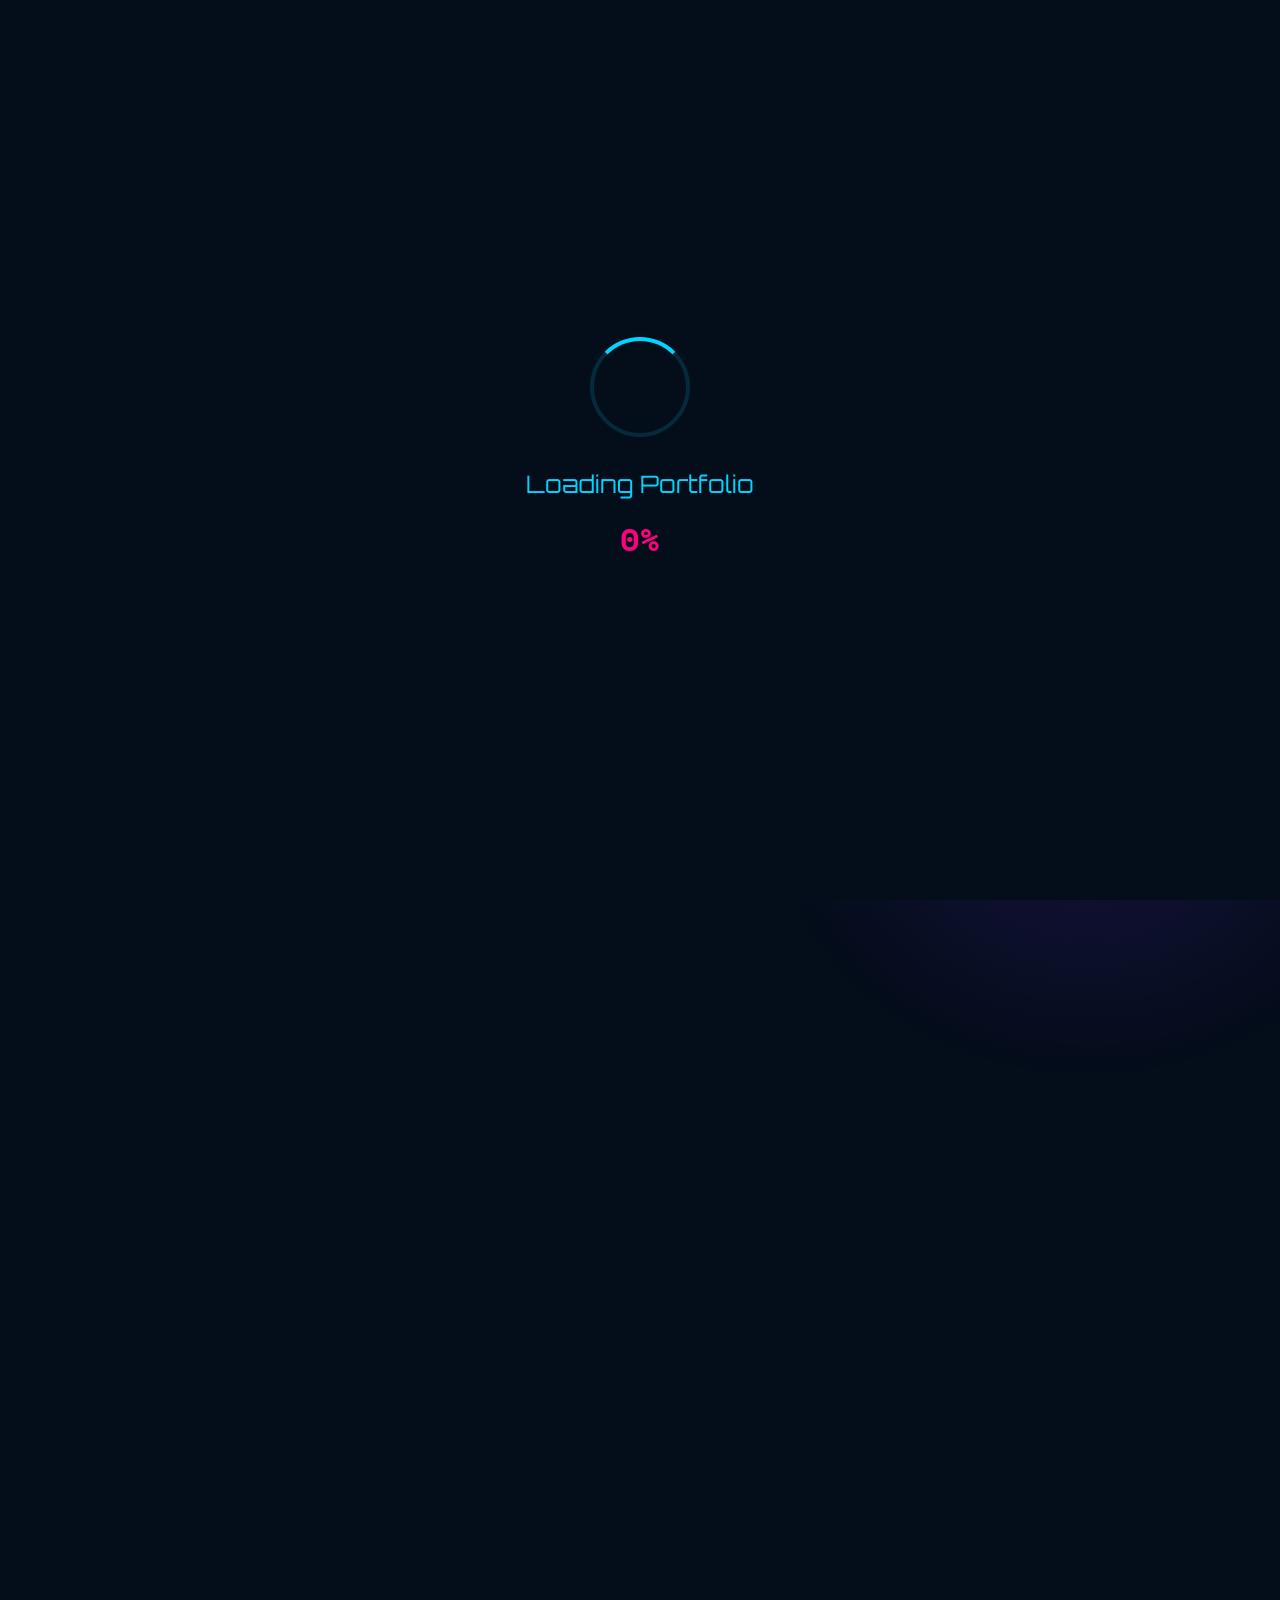
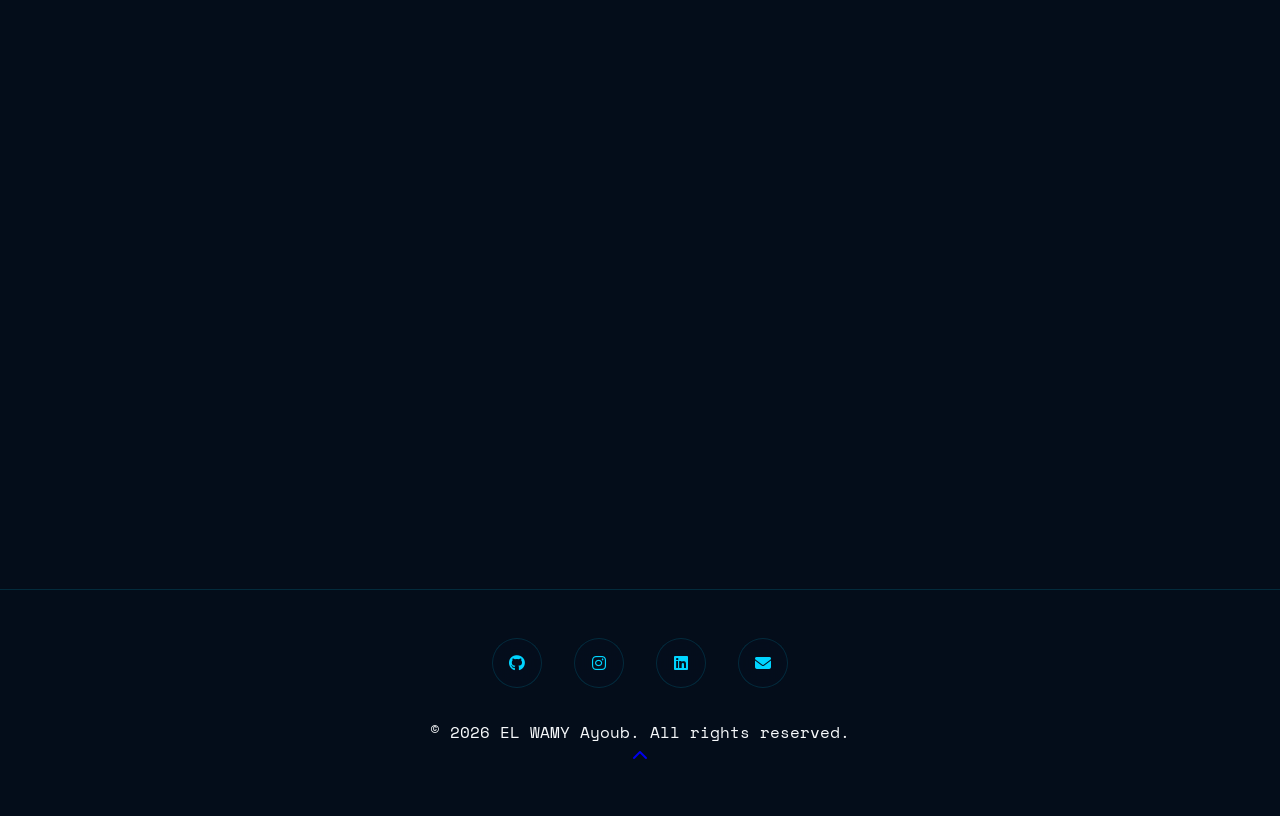
==== commit 0ec6eb67: "Update index.html" ====
--- a/index.html
+++ b/index.html
@@ -186,8 +186,13 @@
                 </div>
 
                 <div class="bio-text">
-                    <p data-translate="bio_1">Passionate about creating exceptional digital experiences that combine beautiful design with powerful functionality. Specialized in UI/UX design, 3D graphics, and modern web development.</p>
-                    <p data-translate="bio_2">I transform ideas into pixel-perfect interfaces and immersive experiences that users love.</p>
+                    <p data-translate="bio_1">A Bit About Me I'm a computer science student passionate about building efficient, scalable, and meaningful digital solutions.<br>
+I enjoy transforming ideas into real-world projects and continuously improving my skills in software development and problem-solving.<br>
+
+</p>
+                    <p data-translate="bio_2">• 🐦 I have 2 calopsitte<br>
+• ☕ I’m a coffee fan and a tea person<br>
+• ⚽ I love football – FC Barcelona the one</p><br>
                 </div>
 
                 <a href="cv.pdf" class="download-cv" download data-translate="download_cv">
@@ -719,4 +724,4 @@
     </div>
 
 </body>
-</html>+</html>
--- a/style.css
+++ b/style.css
@@ -88,23 +88,7 @@
     display: none;
 }
 
-
-/* Loading Screen */
-.loading-screen {
-    position: fixed;
-    top: 0;
-    left: 0;
-    width: 100%;
-    height: 100vh;
-    background: var(--dark);
-    display: flex;
-    flex-direction: column;
-    align-items: center;
-    justify-content: center;
-    z-index: 10000;
-    transition: opacity 0.5s ease, visibility 0.5s ease;
-    pointer-events: all;
-}
+.loading-screen { position: fixed; top: 0; left: 0; width: 100%; height: 100vh; background: var(--dark); display: flex; flex-direction: column; align-items: center; justify-content: center; z-index: 10000; transition: opacity 0.1s ease, visibility 0.1s ease; pointer-events: all; }
 
 .loading-screen.hidden {
     opacity: 0;
@@ -369,13 +353,26 @@
 .typewriter {
     display: inline-block;
     position: relative;
+    overflow: hidden;
+    white-space: nowrap;
     border-right: 3px solid var(--primary);
-    animation: blink-caret 0.75s step-end infinite;
     padding-right: 4px;
+
+    /* typing animation */
+    animation: typing 2s steps(20) 1 forwards,
+               blink-caret 0.75s step-end infinite;
+
+    /* gradient text */
     background: linear-gradient(135deg, var(--primary), var(--secondary), var(--accent));
     -webkit-background-clip: text;
     background-clip: text;
     -webkit-text-fill-color: transparent;
+}
+
+/* typing effect */
+@keyframes typing {
+    from { width: 0 }
+    to { width: 100% }
 }
 
 @keyframes blink-caret {
@@ -1948,9 +1945,12 @@
     gap: 0.5rem;
     background: var(--glass-bg);
     backdrop-filter: blur(10px);
-    border: 1px solid var(--glass-border);
+    border: none; /* ← beddel hna */
     border-radius: 25px;
     padding: 0.5rem;
+    text-decoration: none;
+    border-bottom: none;
+    
 }
 
 /* Hide nav lang switcher on desktop — only for mobile hamburger */
@@ -3542,4 +3542,4 @@
     .hero-vid-player {
         min-height: 200px;
     }
-}+}
